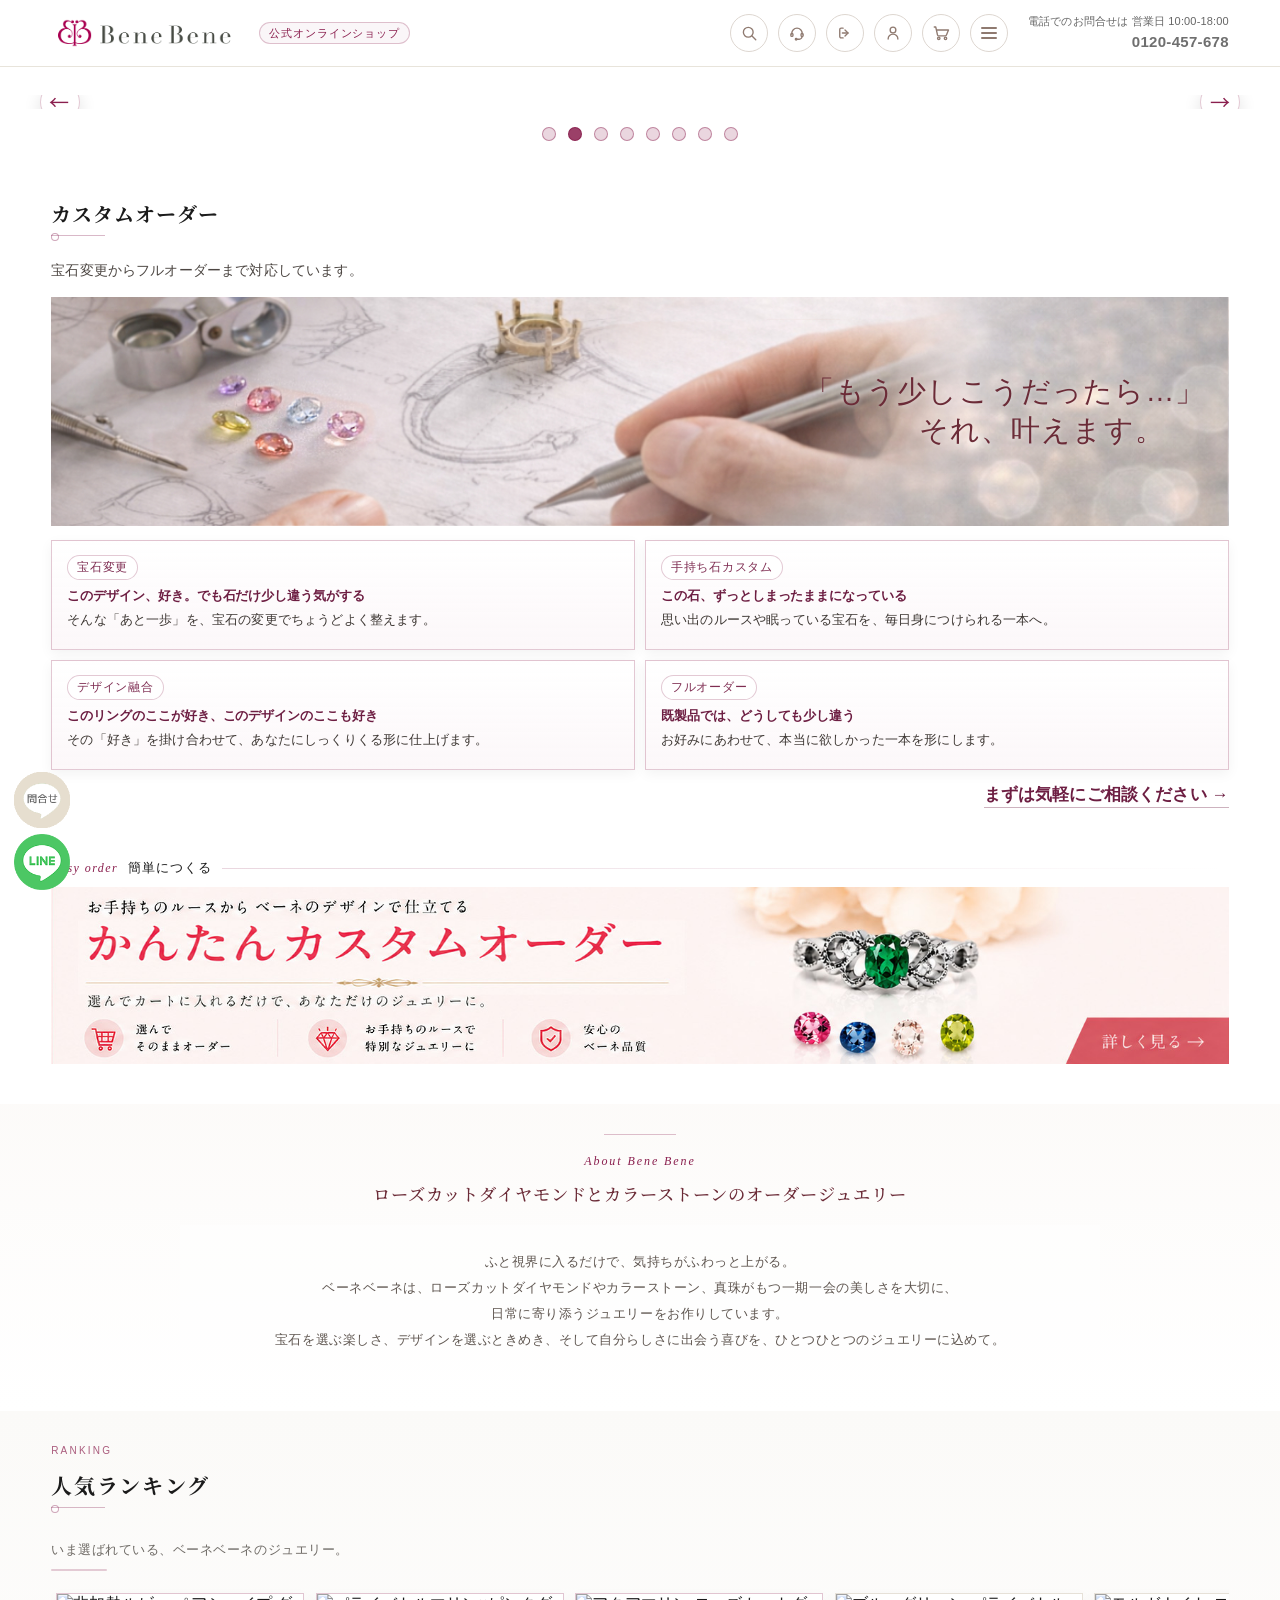
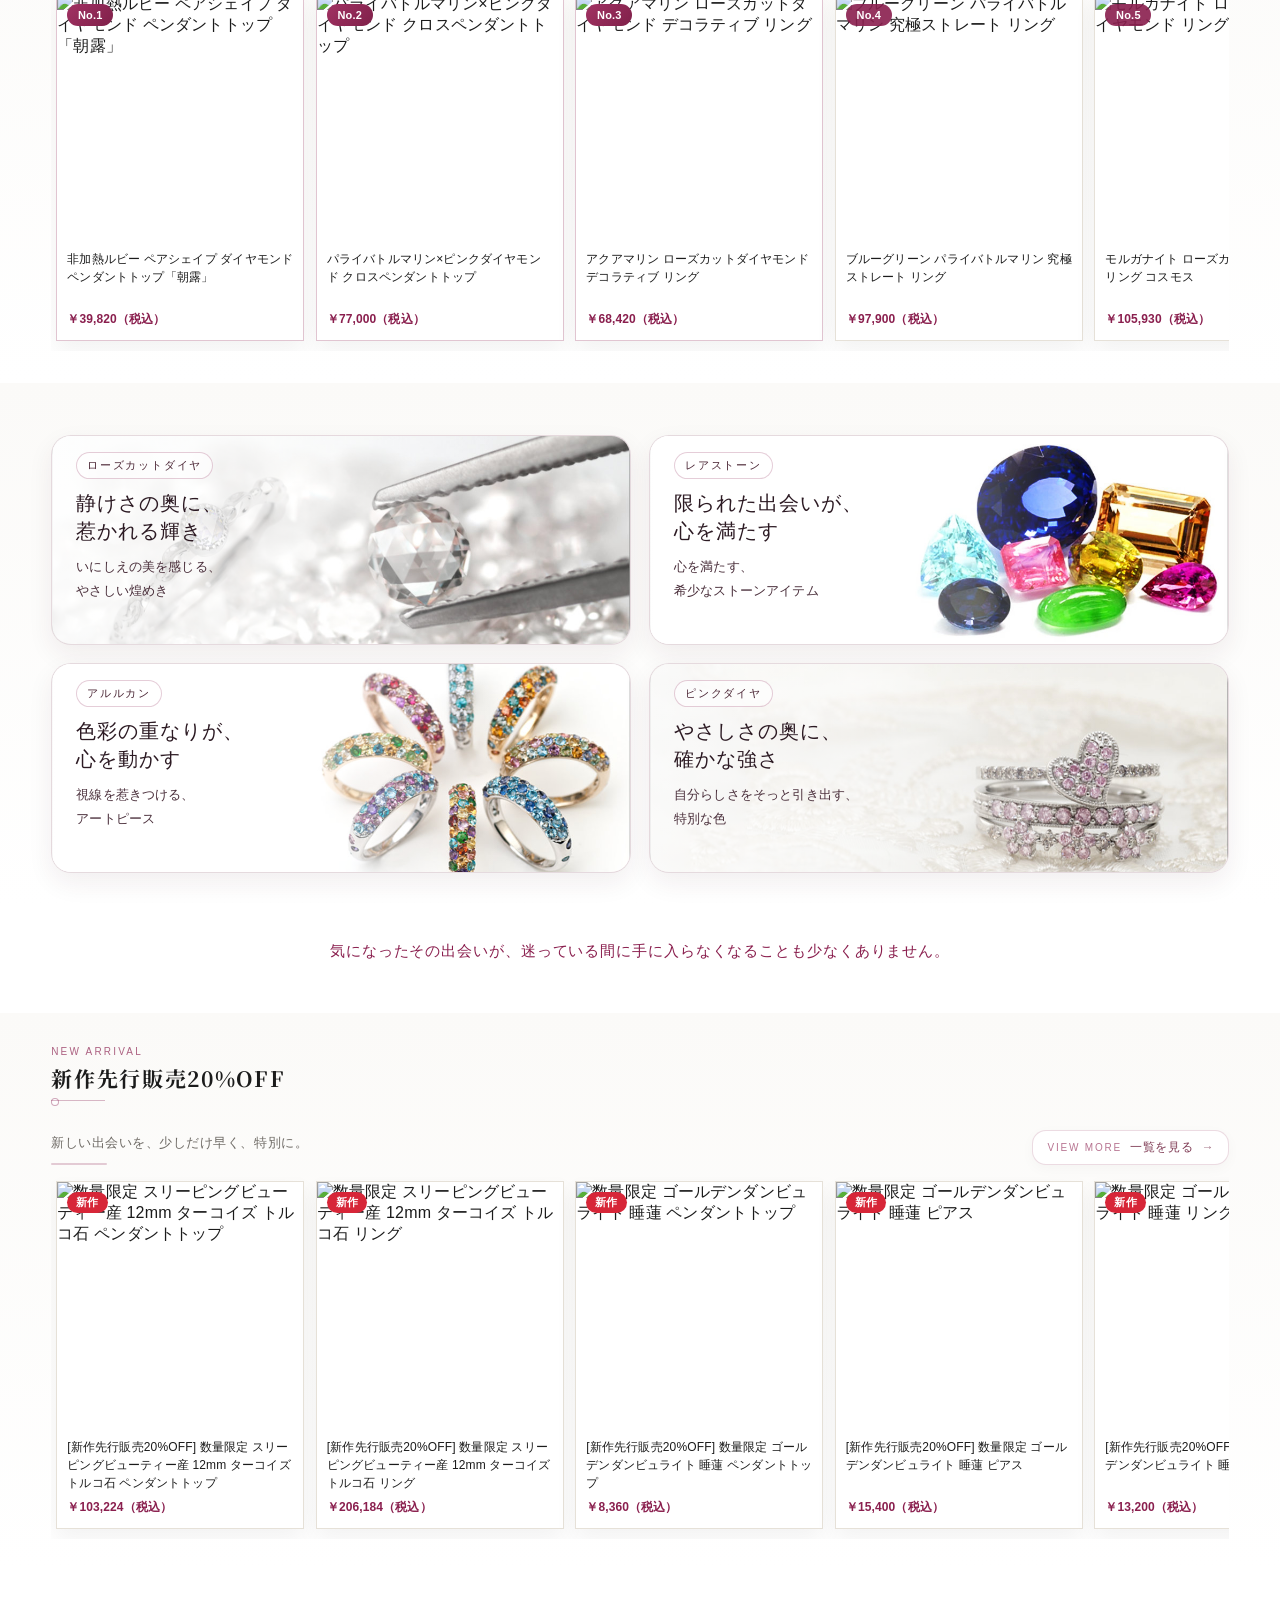
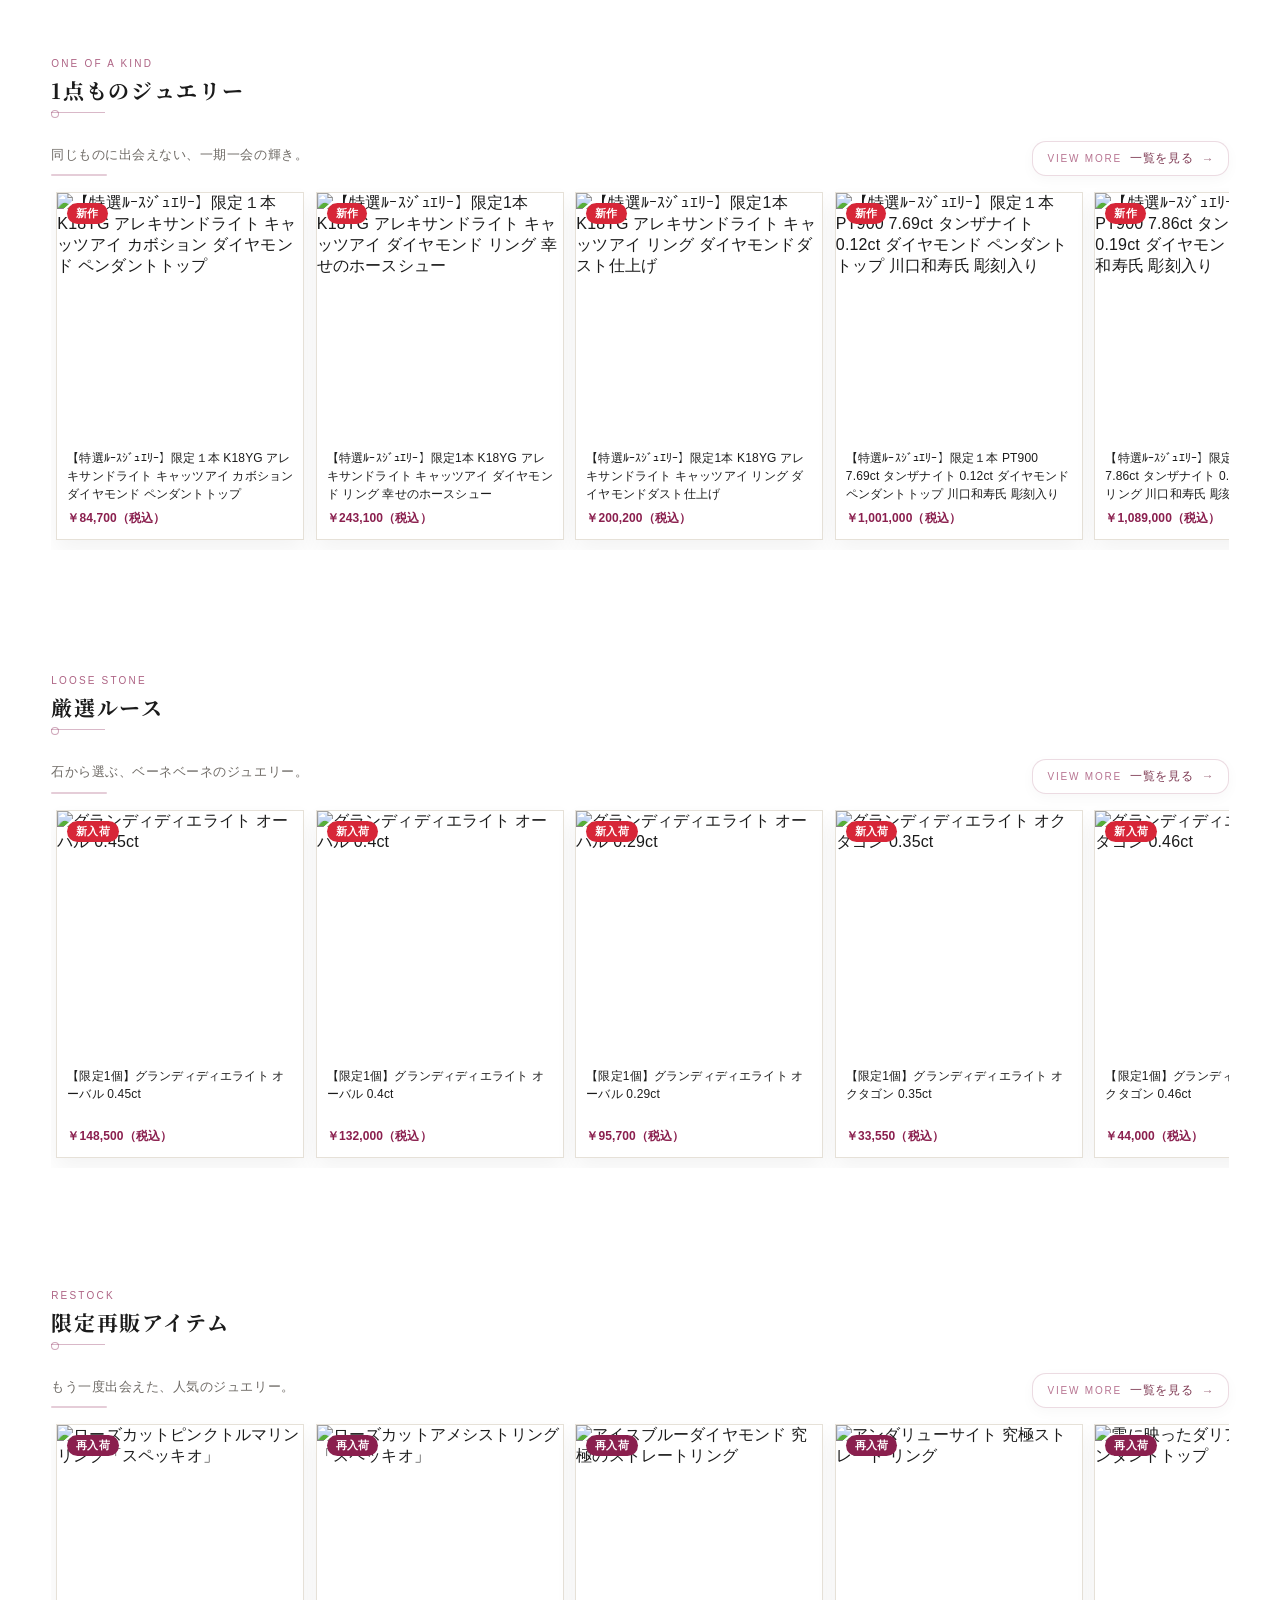
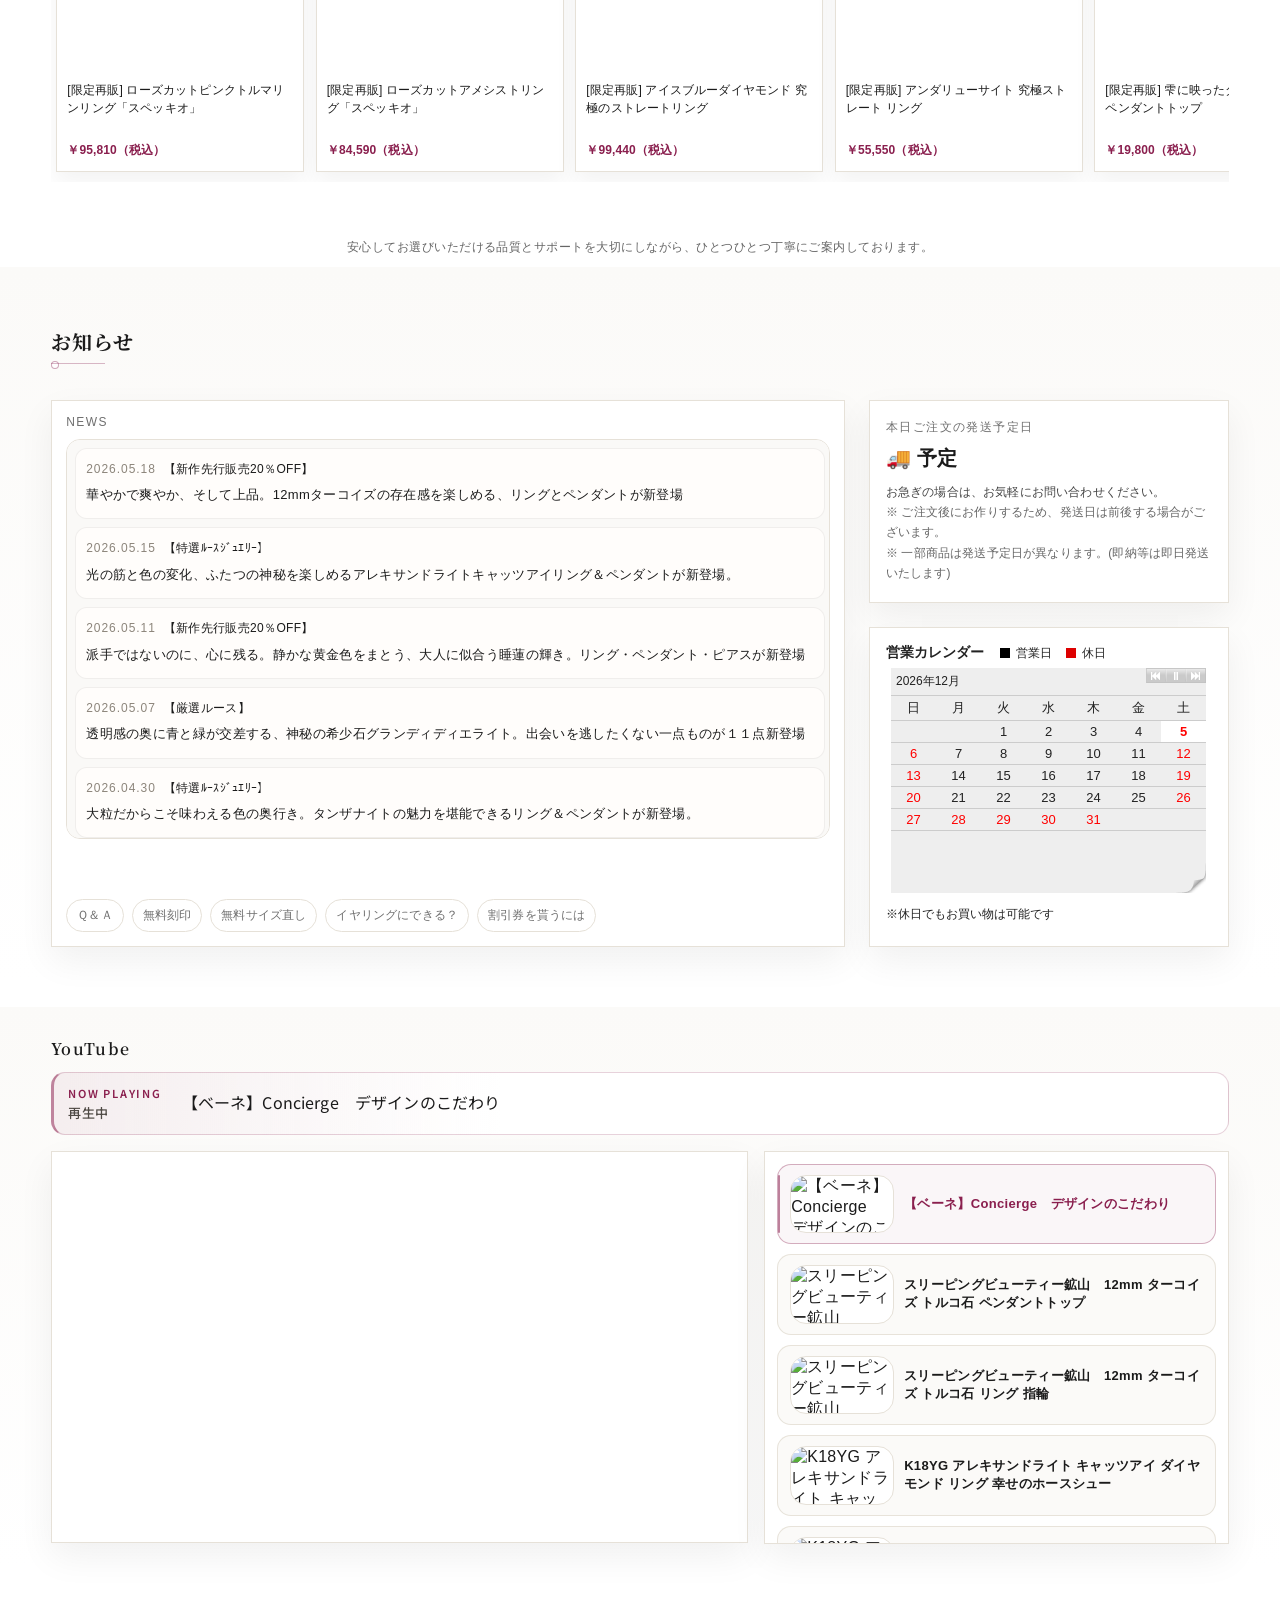
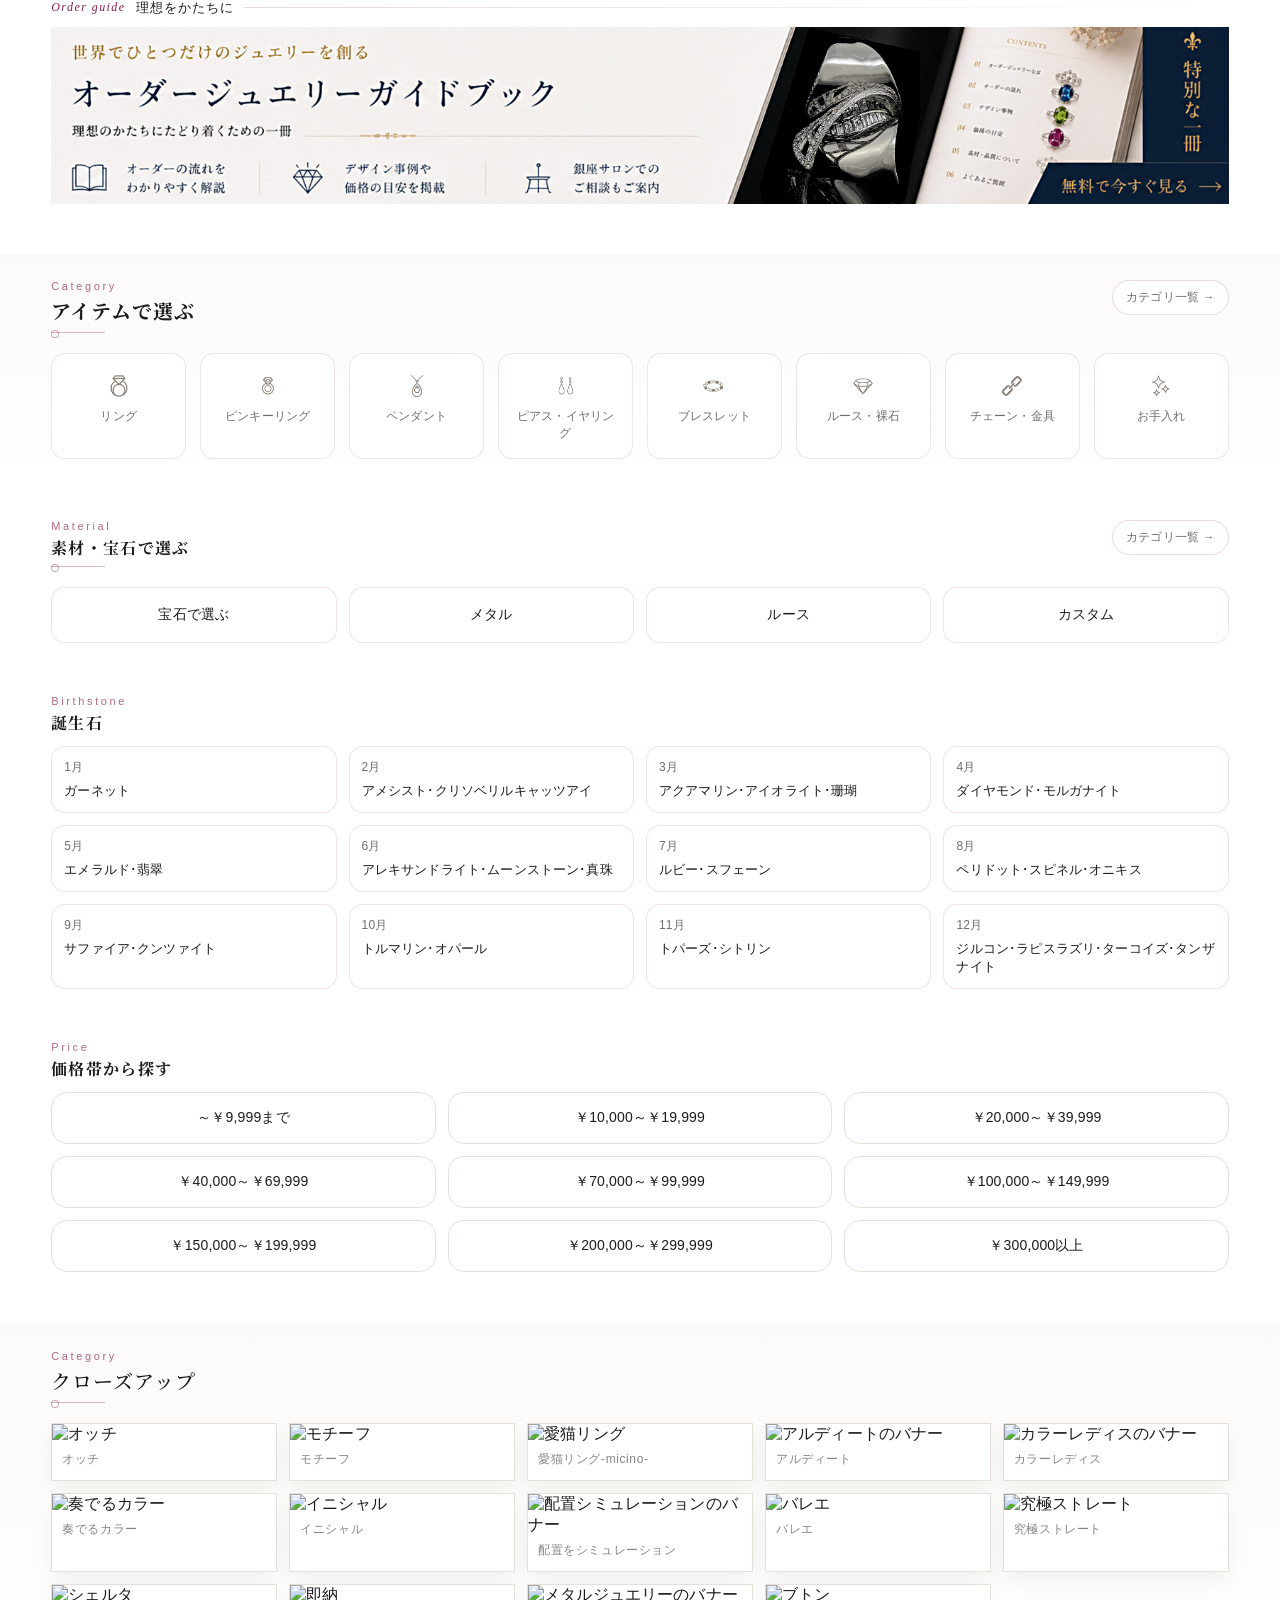
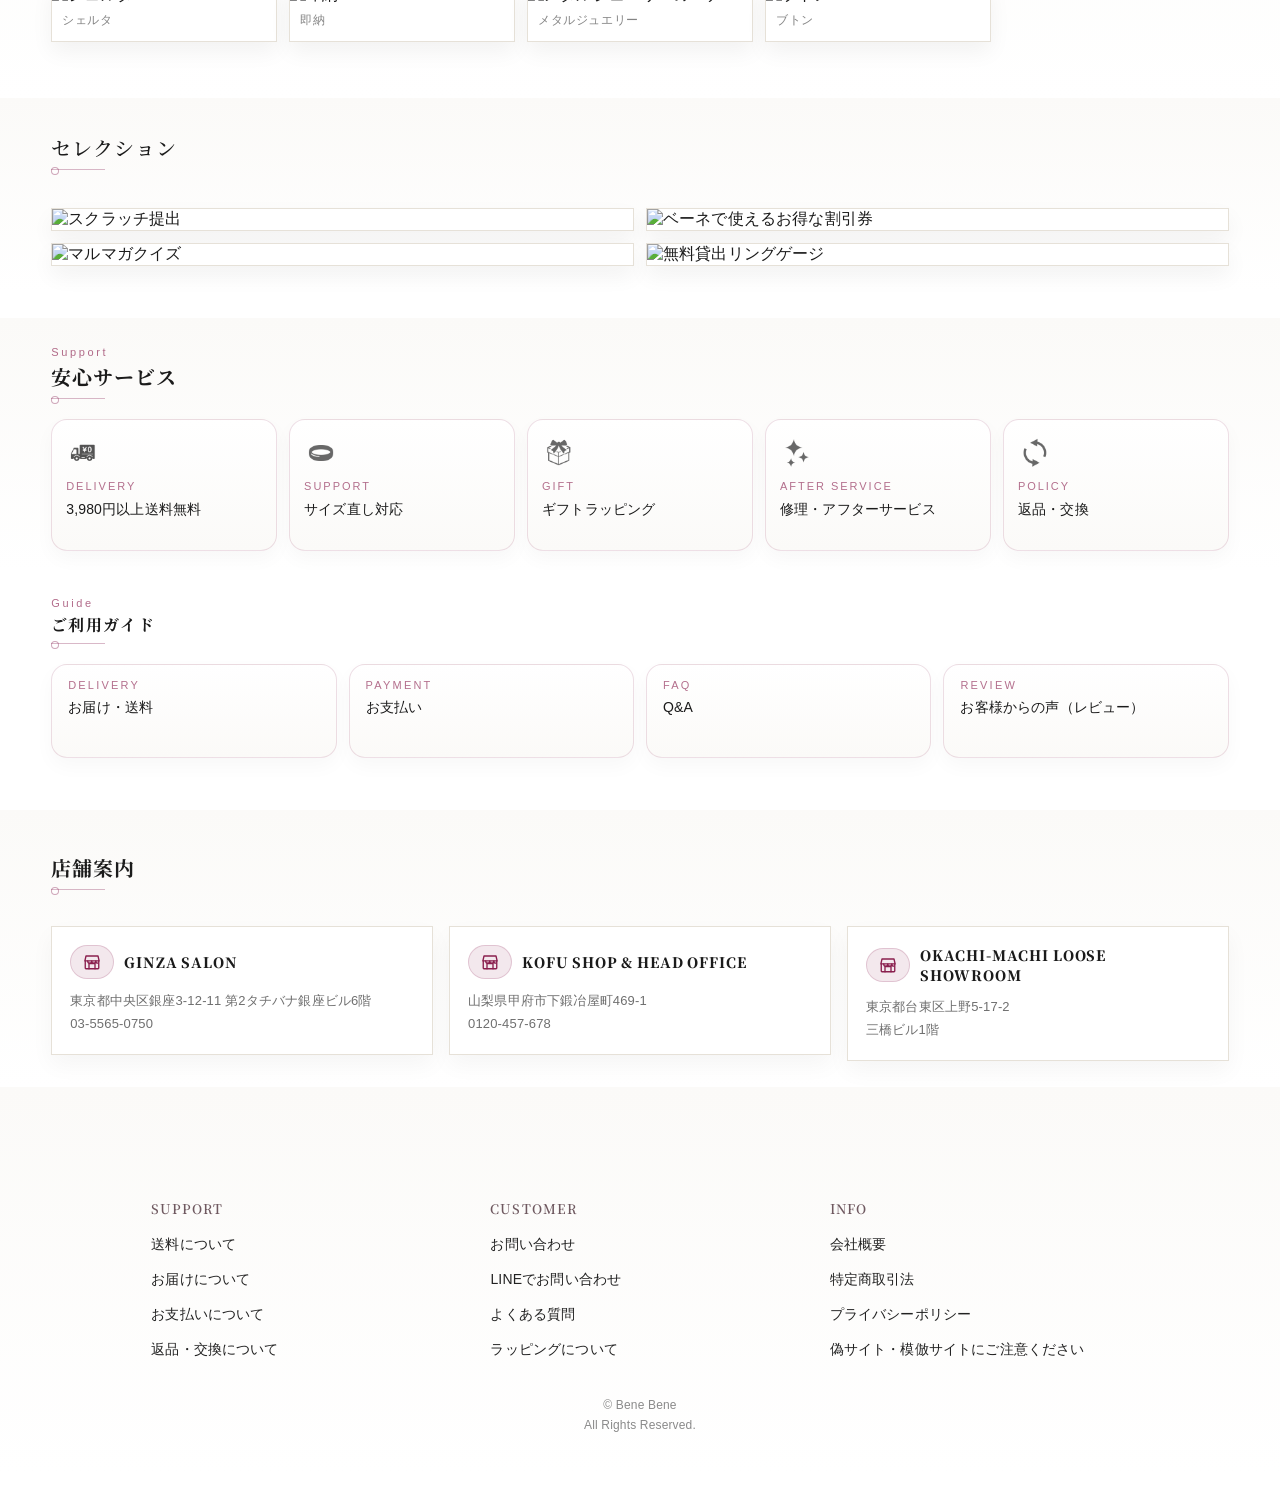
==== h-top-main/index.html @ 86f272a6 "Add files via upload" ====
<!DOCTYPE html>

<html lang="ja">
<head>
<meta charset="utf-8"/>
<meta content="width=device-width,initial-scale=1" name="viewport"/>

<title>ローズカットダイヤモンドとカラーストーンのオーダージュエリー｜ジュエリー工房ベーネベーネ 公式オンラインショップ</title>
<meta name="description" content="ジュエリー工房ベーネベーネ公式オンラインショップ。ローズカットダイヤモンド、希少石、カラーストーンを使ったリング・ペンダント・ピアスをご紹介。新作ジュエリー、一点もの、厳選ルース、オーダージュエリーまでご相談いただけます。"/>
<link rel="canonical" href="https://shop.bene-bene.com/"/>
<link href="https://www.rakuten.ne.jp/gold/bene/date.css" rel="stylesheet"/>
<meta name="Keywords" content="ベーネベーネ,ベーネ,ベーネ本店,ベーネベーネ 本店,ベーネオフィシャルショップ,ベーネベーネ オフィシャルショップ,ダイヤモンド指輪,希少石ピアス,ジュエリーランキング,アンティーク指輪,ジュエリーリング,誕生石ペンダント,銀座サロンオーダー,オーダージュエリー,ローズカットジュエリー" />
<meta content="assets/slide1.png" property="og:image"/>
<meta content="strict-origin-when-cross-origin" name="referrer"/>
<meta content="strict-origin-when-cross-origin" http-equiv="Referrer-Policy"/>
<!-- Fonts: Noto Serif JP + Noto Sans JP -->
<link href="https://fonts.googleapis.com" rel="preconnect"/>
<link crossorigin="" href="https://fonts.gstatic.com" rel="preconnect"/>
<link href="https://fonts.googleapis.com/css2?family=Noto+Sans+JP:wght@300;400;500;600&amp;family=Noto+Serif+JP:wght@400;500;600&amp;display=swap" rel="stylesheet"/>
<link href="styles.css" rel="stylesheet"/>
<script>
/* ========================================
   表示設定
   ・NEWS / YouTube のSP表示行数を制御
   ・UI調整用のグローバル設定値
======================================== */
/* Display config (edit numbers as needed) */
window.BENE_UI = {
  // Mobile visible "rows" (can be 3 / 4 / 5 or 4.5 etc.)
  newsMobileRows: 4.5,
  youtubeMobileRows: 3.5
  // PICK UP is horizontal; "rows" doesn't apply. (controls are per-click = 1 item, swipe/drag supported)
};
</script>
<!-- Global site tag (gtag.js) - Google Analytics -->



<!-- gtag.js を1回だけ読み込み -->
<script async src="https://www.googletagmanager.com/gtag/js?id=G-GGFW8D1JP3"></script>

<script>
  window.dataLayer = window.dataLayer || [];
  function gtag(){dataLayer.push(arguments);}

  gtag('js', new Date());

  // 複数のアカウントをここでまとめて初期化
  gtag('config', 'G-GGFW8D1JP3');
  gtag('config', 'AW-785442588');
  gtag('config', 'AW-967234388');
</script>


<!-- favicon -->
<link rel="icon" type="image/png" sizes="32x32" href="./assets/favicon-32x32.png">
<link rel="apple-touch-icon" sizes="180x180" href="./assets/apple-touch-icon.png">

</head>
<body>
<header class="header" id="top">
<div class="wrap headerRow">
<a aria-label="トップへ" class="logo" href="#top">
<img alt="Bene Bene" class="logoImg" src="assets/m_g_bene_logo.png"/>
<span class="pcShopLabel" aria-label="現在の店舗">公式オンラインショップ</span>
</a>
<div aria-label="検索" class="searchWrap" role="search">
<input aria-label="検索" id="q" placeholder="キーワード検索（例：パライバ / ピンクダイヤ / ローズカット）" type="search"/>
</div>
<div aria-label="ヘッダー右側" class="headerActions">
<div aria-label="クイック" class="headerQuick">
<button aria-label="検索" class="icoBtn icoBtn--search" id="searchFocusBtn" title="検索" type="button">
<svg aria-hidden="true" fill="none" stroke="currentColor" stroke-linecap="round" stroke-linejoin="round" stroke-width="1.8" viewbox="0 0 24 24"><circle cx="11" cy="11" r="6.5"></circle><line x1="16" x2="21" y1="16" y2="21"></line></svg>
</button>
<a aria-label="お問い合わせ" class="icoBtn" href="https://shop.bene-bene.com/benebene/contact/" title="お問い合わせ">
<svg aria-hidden="true" fill="none" stroke="currentColor" stroke-linecap="round" stroke-linejoin="round" stroke-width="1.8" viewbox="0 0 24 24"><path d="M5 13.5v-1a7 7 0 0114 0v1"></path><rect height="4" rx="1.2" width="2.8" x="3.8" y="12.5"></rect><rect height="4" rx="1.2" width="2.8" x="17.4" y="12.5"></rect><path d="M18.8 16.5a3.8 3.8 0 01-3.8 3.8H12"></path><circle cx="10.8" cy="20.3" r="1"></circle></svg>
</a>
<a aria-label="ログイン" class="icoBtn icoBtn--member" href="https://shop.bene-bene.com/fs/rosecut/Login.html" title="ログイン">
<svg aria-hidden="true" fill="none" stroke="currentColor" stroke-linecap="round" stroke-linejoin="round" stroke-width="1.8" viewbox="0 0 24 24"><path d="M9.5 5.5H6.8A1.8 1.8 0 005 7.3v9.4a1.8 1.8 0 001.8 1.8h2.7"></path><path d="M12 8l4 4-4 4"></path><path d="M16 12H8.5"></path></svg>
</a>
<a aria-label="マイページ" class="icoBtn icoBtn--member" href="https://shop.bene-bene.com/fs/rosecut/MyPageTop.html" title="マイページ">
<svg aria-hidden="true" fill="none" stroke="currentColor" stroke-linecap="round" stroke-linejoin="round" stroke-width="1.8" viewbox="0 0 24 24"><circle cx="12" cy="8" r="3.8"></circle><path d="M5.5 20a6.5 6.5 0 0113 0"></path></svg>
</a>
<a aria-label="カート" class="icoBtn" href="https://shop.bene-bene.com/fs/rosecut/ShoppingCart.html" title="カート">
<svg aria-hidden="true" fill="none" stroke="currentColor" stroke-linecap="round" stroke-linejoin="round" stroke-width="1.8" viewbox="0 0 24 24"><circle cx="9" cy="19" r="1.6"></circle><circle cx="18" cy="19" r="1.6"></circle><path d="M3 4h2l2.3 10.4a1.8 1.8 0 001.8 1.4h8.5a1.8 1.8 0 001.8-1.5L22 8H6.3"></path></svg>
</a>

<button aria-controls="gnav" aria-expanded="false" aria-label="メニュー" class="hamburger" id="menuBtn" type="button"><span aria-hidden="true" class="hamburgerBars"></span></button></div>
<div aria-label="電話案内" class="headerPhone">
<div class="phoneMeta">電話でのお問合せは <span class="hours">営業日 10:00-18:00</span></div>
<div class="phonePlain">0120-457-678</div>
</div>
</div>
</div>
</header>
<section aria-label="重要なお知らせ" class="siteNotice js-periodNotice">
<div class="wrap">
        <details class="noticeAccordion">
          <summary class="noticeAccordion__summary">
            <span class="noticeAccordion__heading">
              <span class="noticeAccordion__label">GW information</span>
              <span class="noticeAccordion__title">ゴールデンウィークの長期休暇のお知らせ</span>
            </span>
            <span aria-hidden="true" class="noticeAccordion__icon"></span>
          </summary>
<div class="noticeAccordion__body">
<p>
この度はベーネベーネをご利用いただき、誠にありがとうございます。<br/>
誠に勝手ながら、下記期間をGWの長期休暇とさせていただきます。
</p>
<p class="noticeAccordion__term">
【休暇期間】<br/>
<strong>5月2日（土）〜 5月6日（水）</strong>
</p>
<p>
上記期間中のお買い物は可能でございますが、
お問い合わせ等へのご返答や即日発送商品の発送ができません。
</p>
<p>
ご注文確認のご連絡やご返答につきましては、
<strong>2026年5月7日（木）より順次ご連絡</strong>となります。
</p>
<p>
お客様にはご不便をおかけいたしますが、
何卒ご理解いただきますようお願い申し上げます。
</p>
</div>
</details>
</div>
</section>

<main id="top">
<!-- ========================================
  HERO SECTION
  ・トップメインビジュアル
  ・PC: 横スライド
  ・SP: スワイプ操作
======================================== -->
<section class="hero">
<div class="wrap">
<div aria-label="メインビジュアル" class="heroRail" role="region">
<div class="heroTrack">


<a class="heroCard" href="https://shop.bene-bene.com/new_item.html">
<picture>
<source media="(min-width: 980px)" srcset="https://image.rakuten.co.jp/bene/cabinet/tao/gold/topcontent/b_260518_newitem.jpg"/>
<img alt="新作ジュエリー" loading="lazy" src="https://image.rakuten.co.jp/bene/cabinet/tao/gold/topcontent/sb_260518newitem.jpg"/>
</picture>
</a>

<a class="heroCard" href="https://shop.bene-bene.com/fs/rosecut/c/specialjewelry">
<picture>
<source media="(min-width: 980px)" srcset="https://image.rakuten.co.jp/bene/cabinet/tao/gold/topcontent/b_toku_260515_980.jpg"/>
<img alt="特選ジュエリー" loading="lazy" src="https://image.rakuten.co.jp/bene/cabinet/tao/gold/topcontent/sb_260515tokusen.jpg"/>
</picture>
</a>

<a class="heroCard" href="https://shop.bene-bene.com/new_item.html">
<picture>
<source media="(min-width: 980px)" srcset="https://image.rakuten.co.jp/bene/cabinet/tao/gold/topcontent/b_260511_newitem.jpg"/>
<img alt="新作ジュエリー" fetchpriority="high" loading="eager" src="https://image.rakuten.co.jp/bene/cabinet/tao/gold/topcontent/sb_260511newitem.jpg"/>
</picture>
</a>

<a class="heroCard" href="https://shop.bene-bene.com/loose/">
<picture>
<source media="(min-width: 980px)" srcset="https://image.rakuten.co.jp/bene/cabinet/tao/gold/topcontent/b_260507loose_980.jpg"/>
<img alt="厳選ルースジュエリー" loading="lazy" src="https://image.rakuten.co.jp/bene/cabinet/tao/gold/topcontent/sb_260507loose.jpg"/>
</picture>
</a>

<a class="heroCard" href="https://shop.bene-bene.com/fs/rosecut/c/l_marche">
<picture>
<source media="(min-width: 980px)" srcset="https://image.rakuten.co.jp/bene/cabinet/tao/gold/topcontent/b_marche_260430.jpg"/>
<img alt="限定マルシェ" loading="lazy" src="https://image.rakuten.co.jp/bene/cabinet/tao/gold/topcontent/sb_260430marche.jpg"/>
</picture>
</a>

<a class="heroCard" href="https://shop.bene-bene.com/fs/rosecut/c/resale">
<picture>
<source media="(min-width: 980px)" srcset="https://image.rakuten.co.jp/bene/cabinet/tao/gold/topcontent/b_gentei_260428.jpg"/>
<img alt="限定再販ジュエリー" loading="lazy" src="https://image.rakuten.co.jp/bene/cabinet/tao/gold/topcontent/sb_260428resale.jpg"/>
</picture>
</a>


<a class="heroCard" href="https://shop.bene-bene.com/fs/rosecut/c/sokunou#plist">
<picture>
<source media="(min-width: 980px)" srcset="https://shop.bene-bene.com/bene_img/b_250520_sokuh.jpg"/>
<img alt="即納ジュエリー" loading="lazy" src="https://shop.bene-bene.com/bene_img/sb_250520sokuh.jpg"/>
</picture>
</a>
<a class="heroCard" href="https://shop.bene-bene.com/fs/rosecut/c/0000001433">
<picture>
<source media="(min-width: 980px)" srcset="https://image.rakuten.co.jp/bene/cabinet/tao/gold/topcontent/b_arlequin4.jpg"/>
<img alt="アルルカンジュエリー" loading="lazy" src="https://image.rakuten.co.jp/bene/cabinet/tao/gold/topcontent/sb_arleruin.jpg"/>
</picture>
</a>

</div>
<button aria-label="ヒーローを左へ" class="heroNav heroNavPrev hero-arrow" type="button">←</button>
<button aria-label="ヒーローを右へ" class="heroNav heroNavNext hero-arrow" type="button">→</button>
</div>
<p class="heroScrollHint" aria-hidden="true">← swipe →</p>
<div aria-label="ヒーロースライド位置" class="heroDots" role="tablist"></div>
</div>
</section>
<section class="campaignBannerSection js-campaignBanner" aria-label="イベントキャンペーン">
<div class="wrap">
<div class="bannerSectionHead">
<span class="bannerSectionHead__label">Campaign</span>
<span class="bannerSectionHead__title">開催中のイベント</span>
</div>
<a class="campaignBannerSection__link" href="https://shop.bene-bene.com/p-up/">
<img src="https://image.rakuten.co.jp/bene/cabinet/lp/sp1080-260509.jpg" alt="イベントキャンペーン" loading="lazy"/>
</a>
</div>
</section>

<section class="customHero" aria-label="カスタムオーダーヒーロー">
<div class="wrap">
<header class="customOrderHead">
<h2 class="h2 sectionTitle">カスタムオーダー</h2>
<p class="customOrderDesc">宝石変更からフルオーダーまで対応しています。</p>
</header>
<div class="customHeroMedia">
<img alt="カスタムオーダー制作風景" loading="lazy" src="assets/custom_banner_top.jpg"/>
<p class="customHeroMessage"><span class="customHeroNoWrap">「もう少しこうだったら…」</span><br>それ、叶えます。</p>
</div>
</div>
</section>

<!-- ========================================
  CUSTOM ORDER SECTION
  ・カスタムオーダー訴求ブロック（ヒーロー直下）
  ・PC: 2x2カード / SP: 縦積み
======================================== -->
<section class="section customOrderSection" data-reveal="" id="custom-order">
<div class="wrap">
<div aria-label="カスタムオーダーの種類" class="customOrderGrid" role="list">
<a class="customOrderCard" href="https://shop.bene-bene.com/sp_custom.html" role="listitem">
<span class="customOrderCardLabel">宝石変更</span>
<span class="customOrderCardTitle">このデザイン、好き。でも石だけ少し違う気がする</span>
<span class="customOrderCardText">そんな「あと一歩」を、宝石の変更でちょうどよく整えます。</span>
</a>
<a class="customOrderCard" href="https://shop.bene-bene.com/sp_custom.html" role="listitem">
<span class="customOrderCardLabel">手持ち石カスタム</span>
<span class="customOrderCardTitle">この石、ずっとしまったままになっている</span>
<span class="customOrderCardText">思い出のルースや眠っている宝石を、毎日身につけられる一本へ。</span>
</a>
<a class="customOrderCard" href="https://shop.bene-bene.com/sp_custom.html" role="listitem">
<span class="customOrderCardLabel">デザイン融合</span>
<span class="customOrderCardTitle">このリングのここが好き、このデザインのここも好き</span>
<span class="customOrderCardText">その「好き」を掛け合わせて、あなたにしっくりくる形に仕上げます。</span>
</a>
<a class="customOrderCard" href="https://shop.bene-bene.com/sp_custom.html" role="listitem">
<span class="customOrderCardLabel">フルオーダー</span>
<span class="customOrderCardTitle">既製品では、どうしても少し違う</span>
<span class="customOrderCardText">お好みにあわせて、本当に欲しかった一本を形にします。</span>
</a>
</div>
<div class="customOrderCtaWrap">
<a class="customOrderCta" href="https://shop.bene-bene.com/sp_custom.html">まずは気軽にご相談ください →</a>
</div>
</div>
</section>

<section class="topBannerBlock topBannerBlock--easyCustom" aria-label="かんたんカスタムオーダー">
<div class="wrap">
<div class="bannerSectionHead bannerSectionHead--subtle">
<span class="bannerSectionHead__label">Easy order</span>
<span class="bannerSectionHead__title">簡単につくる</span>
</div>
<a class="topBannerBlock__link" href="https://shop.bene-bene.com/fs/rosecut/c/easy_custom">
<img alt="お手持ちのルースからベーネのデザインで仕立てる かんたんカスタムオーダー" loading="lazy" src="assets/easy_custom.jpg"/>
</a>
</div>
</section>

<section class="topAboutSection" aria-labelledby="top-about-title">
<div class="wrap">
<p class="topAboutSection__label">About Bene Bene</p>
<h1 class="topAboutSection__title" id="top-about-title">ローズカットダイヤモンドとカラーストーンのオーダージュエリー</h1>
<div class="topAboutSection__body">
<p>ふと視界に入るだけで、気持ちがふわっと上がる。<br class="pcOnly">ベーネベーネは、ローズカットダイヤモンドやカラーストーン、真珠がもつ一期一会の美しさを大切に、<br class="pcOnly">日常に寄り添うジュエリーをお作りしています。<br class="pcOnly">宝石を選ぶ楽しさ、デザインを選ぶときめき、そして自分らしさに出会う喜びを、ひとつひとつのジュエリーに込めて。</p>
</div>
</div>
</section>

<!-- ========================================
  RANKING SECTION
  ・人気商品の横スクロール一覧
  ・ランキング導線で回遊を強化
======================================== -->
<section class="section sectionGradient rankingSection productTitleClampSection" data-reveal="" id="ranking">
<div class="wrap">
<div class="headRow rankingHead">
<div class="sectionHeading">
<p class="sectionLabel rankingLabel">RANKING</p>
<h2 class="h2 sectionTitle">人気ランキング</h2>
<p class="sectionLead sectionLead--shelf">いま選ばれている、ベーネベーネのジュエリー。</p>
</div>
<!--
<a class="more sectionMore viewMoreLink" href="https://shop.bene-bene.com/fs/rosecut/GoodsSearchList.html?_e_k=Ａ&amp;keyword=人気"><span class="viewMoreLink__label">View more</span><span class="viewMoreLink__text">一覧を見る</span><span aria-hidden="true" class="viewMoreLink__arrow">→</span></a>
-->
</div>
<div class="rankingCarousel">
<div aria-label="人気ジュエリーランキング" class="rankingRow horizontalScroll" role="list">
<a class="productCard rankingCard" href="https://shop.bene-bene.com/fs/rosecut/tp-596-rub-d-bb" role="listitem">
<span class="rankingNo">No.1</span>
<img alt="非加熱ルビー ペアシェイプ ダイヤモンド ペンダントトップ「朝露」" loading="lazy" src="https://www.rakuten.ne.jp/gold/bene/r-cabinet/item/tp-596-rub-d-bb-01.jpg"/>
<p><span class="productCardTitle">非加熱ルビー ペアシェイプ ダイヤモンド ペンダントトップ「朝露」</span><span class="yen">￥39,820（税込）</span></p>
</a>
<a class="productCard rankingCard" href="https://shop.bene-bene.com/fs/rosecut/tp-1683-pb-pd-bb" role="listitem">
<span class="rankingNo">No.2</span>
<img alt="パライバトルマリン×ピンクダイヤモンド クロスペンダントトップ" loading="lazy" src="https://image.rakuten.co.jp/bene/cabinet/tao/item9/tp-1683-pb-pd-c1.jpg"/>
<p><span class="productCardTitle">パライバトルマリン×ピンクダイヤモンド クロスペンダントトップ</span><span class="yen">￥77,000（税込）</span></p>
</a>
<a class="productCard rankingCard" href="https://shop.bene-bene.com/fs/rosecut/tr-2807-aq-rsd" role="listitem">
<span class="rankingNo">No.3</span>
<img alt="アクアマリン ローズカットダイヤモンド デコラティブ リング" loading="lazy" src="https://image.rakuten.co.jp/bene/cabinet/tao/item19/tr-2807-aq-rsd-01.jpg"/>
<p><span class="productCardTitle">アクアマリン ローズカットダイヤモンド デコラティブ リング</span><span class="yen">￥68,420（税込）</span></p>
</a>
<a class="productCard rankingCard" href="https://shop.bene-bene.com/fs/rosecut/tr-484-parg" role="listitem">
<span class="rankingNo">No.4</span>
<img alt="ブルーグリーン パライバトルマリン 究極ストレート リング" loading="lazy" src="https://image.rakuten.co.jp/bene/cabinet/tao/item19/tr-484-parg-01.jpg"/>
<p><span class="productCardTitle">ブルーグリーン パライバトルマリン 究極ストレート リング</span><span class="yen">￥97,900（税込）</span></p>
</a>
<a class="productCard rankingCard" href="https://shop.bene-bene.com/fs/rosecut/tr-1380-mgn-rsd" role="listitem">
<span class="rankingNo">No.5</span>
<img alt="モルガナイト ローズカットダイヤモンド リング コスモス" loading="lazy" src="https://image.rakuten.co.jp/bene/cabinet/tao/item18/tr-1380-mgn-rsd-01.jpg"/>
<p><span class="productCardTitle">モルガナイト ローズカットダイヤモンド リング コスモス</span><span class="yen">￥105,930（税込）</span></p>
</a>
<a class="productCard rankingCard" href="https://shop.bene-bene.com/fs/rosecut/tp-1205-per-d-bb" role="listitem">
<span class="rankingNo">No.6</span>
<img alt="９タイプから選ぶカラーストン×ダイヤモンドペンダントトップ「ジーリョ」" loading="lazy" src="https://image.rakuten.co.jp/bene/cabinet/tao/item3/tr-1650-per-d-bb-c1.jpg"/>
<p><span class="productCardTitle">９タイプから選ぶカラーストン×ダイヤモンドペンダントトップ「ジーリョ」</span><span class="yen">￥33,880（税込）</span></p>
</a>
<a class="productCard rankingCard" href="https://shop.bene-bene.com/fs/rosecut/tr-1462-toku-c" role="listitem">
<span class="rankingNo">No.7</span>
<img alt="サンストーン ローズカットダイヤモンド リング ヴィクトリア" loading="lazy" src="https://image.rakuten.co.jp/bene/cabinet/tao/item13/tr-1462-toku-c-01.jpg"/>
<p><span class="productCardTitle">サンストーン ローズカットダイヤモンド リング ヴィクトリア</span><span class="yen">￥90,090（税込）</span></p>
</a>
<a class="productCard rankingCard" href="https://shop.bene-bene.com/fs/rosecut/a_tr-486-am-psf-bb" role="listitem">
<span class="rankingNo">No.8</span>
<img alt="アメシスト×ピンクサファイア「花の色のハーモニー」 リング" loading="lazy" src="https://image.rakuten.co.jp/bene/cabinet/tao/item/ring/tr-486-am-psf-bb-s1.jpg"/>
<p><span class="productCardTitle">アメシスト×ピンクサファイア「花の色のハーモニー」 リング</span><span class="yen">￥100,210（税込）</span></p>
</a>
<a class="productCard rankingCard" href="https://shop.bene-bene.com/fs/rosecut/tp-1423-qzt-bb" role="listitem">
<span class="rankingNo">No.9</span>
<img alt="6mm AAA クンツァイトペンダントトップ「リリー」" loading="lazy" src="https://image.rakuten.co.jp/bene/cabinet/tao/item2/tp-1423-qzt-bb-01.jpg"/>
<p><span class="productCardTitle">6mm AAA クンツァイトペンダントトップ「リリー」</span><span class="yen">￥49,060（税込）</span></p>
</a>
<a class="productCard rankingCard" href="https://shop.bene-bene.com/fs/rosecut/te-342-bsf-bb" role="listitem">
<span class="rankingNo">No.10</span>
<img alt="ハンマーテクスチャースタッド一粒シングルピアス「オッチ」" loading="lazy" src="https://www.rakuten.ne.jp/gold/bene/r-cabinet/item/te-342-bsf-bb-c1.jpg"/>
<p><span class="productCardTitle">ハンマーテクスチャースタッド一粒シングルピアス「オッチ」</span><span class="yen">￥11,000（税込）</span></p>
</a>
</div>
</div>
</div>
</section>
<section class="section sectionGradient featureShowcaseSection" data-reveal="">
<div class="wrap">
<div class="featureShowcaseGrid">
<a class="featureShowcaseCard" href="https://shop.bene-bene.com/fs/rosecut/c/0000001136">
<img alt="ローズカットの輝きが映える限定ジュエリー" class="featureShowcaseImage" loading="lazy" src="assets/b_rosecut.jpg"/>
<span class="featureShowcaseContent">
<span class="featureShowcaseLabel">ローズカットダイヤ</span>
<strong class="featureShowcaseTitle">静けさの奥に、<br>惹かれる輝き</strong>
<span class="featureShowcaseText">いにしえの美を感じる、<br>やさしい煌めき<br></span>
</span>
</a>
<a class="featureShowcaseCard" href="https://shop.bene-bene.com/fs/rosecut/c/gr619">
<img alt="希少石をあしらったレアアイテムコレクション" class="featureShowcaseImage" loading="lazy" src="assets/b_rareitem.jpg"/>
<span class="featureShowcaseContent">
<span class="featureShowcaseLabel">レアストーン</span>
<strong class="featureShowcaseTitle">限られた出会いが、<br>心を満たす</strong>
<span class="featureShowcaseText">心を満たす、<br>希少なストーンアイテム<br></span>
</span>
</a>
<a class="featureShowcaseCard" href="https://shop.bene-bene.com/fs/rosecut/c/0000001433">
<img alt="旅するジュエリーアルルカン" class="featureShowcaseImage" loading="lazy" src="assets/b_arlquin.jpg"/>
<span class="featureShowcaseContent">
<span class="featureShowcaseLabel">アルルカン</span>
<strong class="featureShowcaseTitle">色彩の重なりが、<br>心を動かす</strong>
<span class="featureShowcaseText">視線を惹きつける、<br>アートピース</span>
</span>
</a>
<a class="featureShowcaseCard" href="https://shop.bene-bene.com/fs/rosecut/c/pinkdiamond">
<img alt="ピンクダイヤが主役の華やかなジュエリー" class="featureShowcaseImage" loading="lazy" src="assets/b_pinkd.jpg"/>
<span class="featureShowcaseContent">
<span class="featureShowcaseLabel">ピンクダイヤ</span>
<strong class="featureShowcaseTitle">やさしさの奥に、<br>確かな強さ</strong>
<span class="featureShowcaseText">自分らしさをそっと引き出す、<br>特別な色</span>
</span>
</a>
</div>
</div>
</section>

<div class="cvMessage">気になったその出会いが、迷っている間に手に入らなくなることも少なくありません。</div>

<section class="section sectionGradient productTitleClampSection" data-reveal="" id="pickup2">
<div class="wrap">
<div class="headRow">
<div class="sectionHeading">
<p class="sectionLabel">NEW ARRIVAL</p>
<h2 class="h2 sectionTitle">新作先行販売20%OFF</h2>
<p class="sectionLead sectionLead--shelf sectionLead--soft">新しい出会いを、少しだけ早く、特別に。</p>
</div>
<a class="more sectionMore viewMoreLink" href="https://shop.bene-bene.com/new_item.html"><span class="viewMoreLink__label">View more</span><span class="viewMoreLink__text">一覧を見る</span><span aria-hidden="true" class="viewMoreLink__arrow">→</span></a>
</div>
<div class="carousel">
<button aria-label="前へ" class="carBtn prev" type="button"><svg aria-hidden="true" viewbox="0 0 24 24"><path d="M15 18l-6-6 6-6"></path></svg></button>

   <div aria-label="商品一覧" class="rowScroll horizontalScroll">
   
   
   
   
<a class="productCard rankCard" href="https://shop.bene-bene.com/fs/rosecut/tp-432-trc"><span class="rankNo isNew">新作</span><img alt="数量限定 スリーピングビューティー産 12mm ターコイズ トルコ石 ペンダントトップ" loading="lazy" src="https://image.rakuten.co.jp/bene/cabinet/tao/item20/tp-432-trc-01.jpg"/><p><span class="productCardTitle">[新作先行販売20%OFF] 数量限定 スリーピングビューティー産 12mm ターコイズ トルコ石 ペンダントトップ</span><span class="yen">￥103,224（税込）</span></p></a>

<a class="productCard rankCard" href="https://shop.bene-bene.com/fs/rosecut/tr-725-trc"><span class="rankNo isNew">新作</span><img alt="数量限定 スリーピングビューティー産 12mm ターコイズ トルコ石 リング" loading="lazy" src="https://image.rakuten.co.jp/bene/cabinet/tao/item20/tr-725-trc-01.jpg"/><p><span class="productCardTitle">[新作先行販売20%OFF] 数量限定 スリーピングビューティー産 12mm ターコイズ トルコ石 リング</span><span class="yen">￥206,184（税込）</span></p></a>




  <a class="productCard rankCard" href="https://shop.bene-bene.com/fs/rosecut/gsr-49-gdbl">
    <span class="rankNo isNew">新作</span>
    <img alt="数量限定 ゴールデンダンビュライト 睡蓮 ペンダントトップ" loading="lazy" src="https://image.rakuten.co.jp/bene/cabinet/tao/item20/gsr-49-gdbl-01.jpg"/>
    <p><span class="productCardTitle">[新作先行販売20%OFF] 数量限定 ゴールデンダンビュライト 睡蓮 ペンダントトップ</span><span class="yen">￥8,360（税込）</span></p>
  </a>

  <a class="productCard rankCard" href="https://shop.bene-bene.com/fs/rosecut/gsr-48-gdbl">
    <span class="rankNo isNew">新作</span>
    <img alt="数量限定 ゴールデンダンビュライト 睡蓮 ピアス" loading="lazy" src="https://image.rakuten.co.jp/bene/cabinet/tao/item20/gsr-48-gdbl-01.jpg"/>
    <p><span class="productCardTitle">[新作先行販売20%OFF] 数量限定 ゴールデンダンビュライト 睡蓮 ピアス</span><span class="yen">￥15,400（税込）</span></p>
  </a>

  <a class="productCard rankCard" href="https://shop.bene-bene.com/fs/rosecut/tr-1337-gdbl">
    <span class="rankNo isNew">新作</span>
    <img alt="数量限定 ゴールデンダンビュライト 睡蓮 リング" loading="lazy" src="https://image.rakuten.co.jp/bene/cabinet/tao/item20/tr-1337-gdbl-01.jpg"/>
    <p><span class="productCardTitle">[新作先行販売20%OFF] 数量限定 ゴールデンダンビュライト 睡蓮 リング</span><span class="yen">￥13,200（税込）</span></p>
  </a>

  <a class="productCard rankCard" href="https://shop.bene-bene.com/fs/rosecut/tr-2829">
    <span class="rankNo isNew">新作</span>
    <img alt="選べるシェルカメオリング" loading="lazy" src="https://image.rakuten.co.jp/bene/cabinet/tao/item20/tr-2829-01.jpg"/>
    <p><span class="productCardTitle">[新作先行販売20%OFF] 選べるシェルカメオリング</span><span class="yen">￥12,584（税込）</span></p>
  </a>

  <a class="productCard rankCard" href="https://shop.bene-bene.com/fs/rosecut/tp-2198">
    <span class="rankNo isNew">新作</span>
    <img alt="選べるシェルカメオ ペンダントトップ" loading="lazy" src="https://image.rakuten.co.jp/bene/cabinet/tao/item20/tp-2198-01.jpg"/>
    <p><span class="productCardTitle">[新作先行販売20%OFF] 選べるシェルカメオ ペンダントトップ</span><span class="yen">￥7,392（税込）</span></p>
  </a>



  
  
  
</div>
   
   

   
<button aria-label="次へ" class="carBtn next" type="button"><svg aria-hidden="true" viewbox="0 0 24 24"><path d="M9 6l6 6-6 6"></path></svg></button>
</div>
</div>
</section>


<section class="section productTitleClampSection" data-reveal="" id="pickup3">
<div class="wrap">
<div class="headRow">
<div class="sectionHeading">
<p class="sectionLabel">ONE OF A KIND</p>
<h2 class="h2 sectionTitle">1点ものジュエリー</h2>
<p class="sectionLead sectionLead--shelf">同じものに出会えない、一期一会の輝き。</p>
</div>
<a class="more sectionMore viewMoreLink" href="https://shop.bene-bene.com/fs/rosecut/c/naruhaya"><span class="viewMoreLink__label">View more</span><span class="viewMoreLink__text">一覧を見る</span><span aria-hidden="true" class="viewMoreLink__arrow">→</span></a>
</div>
<div class="carousel">
<button aria-label="前へ" class="carBtn prev" type="button"><svg aria-hidden="true" viewbox="0 0 24 24"><path d="M15 18l-6-6 6-6"></path></svg></button>

   
   


   <div aria-label="商品一覧" class="rowScroll horizontalScroll">
   
   
   <a class="productCard rankCard" href="https://shop.bene-bene.com/fs/rosecut/tp-396-toku-u">
    <span class="rankNo isNew">新作</span>
    <img alt="【特選ﾙｰｽｼﾞｭｴﾘｰ】限定１本 K18YG アレキサンドライト キャッツアイ カボション ダイヤモンド ペンダントトップ" loading="lazy" src="https://image.rakuten.co.jp/bene/cabinet/tao/item20/tp-396-toku-u-01.jpg" />
    <p><span class="productCardTitle">【特選ﾙｰｽｼﾞｭｴﾘｰ】限定１本 K18YG アレキサンドライト キャッツアイ カボション ダイヤモンド ペンダントトップ</span><span class="yen">￥84,700（税込）</span></p>
  </a>

<a class="productCard rankCard" href="https://shop.bene-bene.com/fs/rosecut/tr-265-toku-b">
    <span class="rankNo isNew">新作</span>
    <img alt="【特選ﾙｰｽｼﾞｭｴﾘｰ】限定1本 K18YG アレキサンドライト キャッツアイ ダイヤモンド リング 幸せのホースシュー" loading="lazy" src="https://image.rakuten.co.jp/bene/cabinet/tao/item20/tr-265-toku-b-01.jpg" />
    <p><span class="productCardTitle">【特選ﾙｰｽｼﾞｭｴﾘｰ】限定1本 K18YG アレキサンドライト キャッツアイ ダイヤモンド リング 幸せのホースシュー</span><span class="yen">￥243,100（税込）</span></p>
  </a>

<a class="productCard rankCard" href="https://shop.bene-bene.com/fs/rosecut/tr-779-toku-h">
    <span class="rankNo isNew">新作</span>
    <img alt="【特選ﾙｰｽｼﾞｭｴﾘｰ】限定1本 K18YG アレキサンドライト キャッツアイ リング ダイヤモンドダスト仕上げ" loading="lazy" src="https://image.rakuten.co.jp/bene/cabinet/tao/item20/tr-779-toku-h-01.jpg" />
    <p><span class="productCardTitle">【特選ﾙｰｽｼﾞｭｴﾘｰ】限定1本 K18YG アレキサンドライト キャッツアイ リング ダイヤモンドダスト仕上げ</span><span class="yen">￥200,200（税込）</span></p>
  </a>
  

  <a class="productCard rankCard" href="https://shop.bene-bene.com/fs/rosecut/tp-2170">
    <span class="rankNo isNew">新作</span>
    <img alt="【特選ﾙｰｽｼﾞｭｴﾘｰ】限定１本 PT900 7.69ct タンザナイト 0.12ct ダイヤモンド ペンダントトップ 川口和寿氏 彫刻入り" loading="lazy" src="https://image.rakuten.co.jp/bene/cabinet/tao/item20/tp-2170-05.jpg"/>
    <p><span class="productCardTitle">【特選ﾙｰｽｼﾞｭｴﾘｰ】限定１本 PT900 7.69ct タンザナイト 0.12ct ダイヤモンド ペンダントトップ 川口和寿氏 彫刻入り</span><span class="yen">￥1,001,000（税込）</span></p>
  </a>

  <a class="productCard rankCard" href="https://shop.bene-bene.com/fs/rosecut/tr-2803">
    <span class="rankNo isNew">新作</span>
    <img alt="【特選ﾙｰｽｼﾞｭｴﾘｰ】限定１本 PT900 7.86ct タンザナイト 0.19ct ダイヤモンドリング 川口和寿氏 彫刻入り" loading="lazy" src="https://image.rakuten.co.jp/bene/cabinet/tao/item20/tr-2803-01.jpg"/>
    <p><span class="productCardTitle">【特選ﾙｰｽｼﾞｭｴﾘｰ】限定１本 PT900 7.86ct タンザナイト 0.19ct ダイヤモンドリング 川口和寿氏 彫刻入り</span><span class="yen">￥1,089,000（税込）</span></p>
  </a>

  <a class="productCard rankCard" href="https://shop.bene-bene.com/fs/rosecut/tr-2741">
    <span class="rankNo isNew">新作</span>
    <img alt="【限定マルシェ】限定１本 PT900 UV蛍光 ピンクサファイア ダイヤモンド リング 川口和寿氏 彫刻入り" loading="lazy" src="https://image.rakuten.co.jp/bene/cabinet/tao/item20/tr-2741-01.jpg"/>
    <p><span class="productCardTitle">【限定マルシェ】限定１本 PT900 UV蛍光 ピンクサファイア ダイヤモンド リング 川口和寿氏 彫刻入り</span><span class="yen">￥429,000（税込）</span></p>
  </a>

  <a class="productCard rankCard" href="https://shop.bene-bene.com/fs/rosecut/tr-2742">
    <span class="rankNo isNew">新作</span>
    <img alt="【限定マルシェ】限定１本 PT900 グリーンガーネット ダイヤモンド リング 川口和寿氏 彫刻入り" loading="lazy" src="https://image.rakuten.co.jp/bene/cabinet/tao/item20/tr-2742-01.jpg"/>
    <p><span class="productCardTitle">【限定マルシェ】限定１本 PT900 グリーンガーネット ダイヤモンド リング 川口和寿氏 彫刻入り</span><span class="yen">￥429,000（税込）</span></p>
  </a>


  
  
</div>

   
<button aria-label="次へ" class="carBtn next" type="button"><svg aria-hidden="true" viewbox="0 0 24 24"><path d="M9 6l6 6-6 6"></path></svg></button>
</div>
</div>
</section>

<section class="section productTitleClampSection" data-reveal="" id="pickup4">
<div class="wrap">
<div class="headRow">
<div class="sectionHeading">
<p class="sectionLabel">LOOSE STONE</p>
<h2 class="h2 sectionTitle">厳選ルース</h2>
<p class="sectionLead sectionLead--shelf">石から選ぶ、ベーネベーネのジュエリー。</p>
</div>
<a class="more sectionMore viewMoreLink" href="https://shop.bene-bene.com/loose/"><span class="viewMoreLink__label">View more</span><span class="viewMoreLink__text">一覧を見る</span><span aria-hidden="true" class="viewMoreLink__arrow">→</span></a>
</div>
<div class="carousel">
<button aria-label="前へ" class="carBtn prev" type="button"><svg aria-hidden="true" viewbox="0 0 24 24"><path d="M15 18l-6-6 6-6"></path></svg></button>


   <div aria-label="商品一覧" class="rowScroll horizontalScroll">

  <a class="productCard rankCard" href="https://shop.bene-bene.com/fs/rosecut/22012630-001">
    <span class="rankNo isNew">新入荷</span>
    <img src="https://image.rakuten.co.jp/bene/cabinet/tao/item20/22012630-001-01.jpg" loading="lazy" alt="グランディディエライト オーバル 0.45ct">
    <p><span class="productCardTitle">【限定1個】グランディディエライト オーバル 0.45ct</span><span class="yen">￥148,500（税込）</span></p>
  </a>

  <a class="productCard rankCard" href="https://shop.bene-bene.com/fs/rosecut/22012630-002">
    <span class="rankNo isNew">新入荷</span>
    <img src="https://image.rakuten.co.jp/bene/cabinet/tao/item20/22012630-002-01.jpg" loading="lazy" alt="グランディディエライト オーバル 0.4ct">
    <p><span class="productCardTitle">【限定1個】グランディディエライト オーバル 0.4ct</span><span class="yen">￥132,000（税込）</span></p>
  </a>

  <a class="productCard rankCard" href="https://shop.bene-bene.com/fs/rosecut/22012630-003">
    <span class="rankNo isNew">新入荷</span>
    <img src="https://image.rakuten.co.jp/bene/cabinet/tao/item20/22012630-003-01.jpg" loading="lazy" alt="グランディディエライト オーバル 0.29ct">
    <p><span class="productCardTitle">【限定1個】グランディディエライト オーバル 0.29ct</span><span class="yen">￥95,700（税込）</span></p>
  </a>

  <a class="productCard rankCard" href="https://shop.bene-bene.com/fs/rosecut/24004307">
    <span class="rankNo isNew">新入荷</span>
    <img src="https://image.rakuten.co.jp/bene/cabinet/tao/item20/24004307-01.jpg" loading="lazy" alt="グランディディエライト オクタゴン 0.35ct">
    <p><span class="productCardTitle">【限定1個】グランディディエライト オクタゴン 0.35ct</span><span class="yen">￥33,550（税込）</span></p>
  </a>

  <a class="productCard rankCard" href="https://shop.bene-bene.com/fs/rosecut/24004308">
    <span class="rankNo isNew">新入荷</span>
    <img src="https://image.rakuten.co.jp/bene/cabinet/tao/item20/24004308-01.jpg" loading="lazy" alt="グランディディエライト オクタゴン 0.46ct">
    <p><span class="productCardTitle">【限定1個】グランディディエライト オクタゴン 0.46ct</span><span class="yen">￥44,000（税込）</span></p>
  </a>

  <a class="productCard rankCard" href="https://shop.bene-bene.com/fs/rosecut/24004309">
    <span class="rankNo isNew">新入荷</span>
    <img src="https://image.rakuten.co.jp/bene/cabinet/tao/item20/24004309-01.jpg" loading="lazy" alt="グランディディエライト オクタゴン 0.42ct">
    <p><span class="productCardTitle">【限定1個】グランディディエライト オクタゴン 0.42ct</span><span class="yen">￥40,700（税込）</span></p>
  </a>

  <a class="productCard rankCard" href="https://shop.bene-bene.com/fs/rosecut/24004310">
    <span class="rankNo isNew">新入荷</span>
    <img src="https://image.rakuten.co.jp/bene/cabinet/tao/item20/24004310-01.jpg" loading="lazy" alt="グランディディエライト オクタゴン 0.54ct">
    <p><span class="productCardTitle">【限定1個】グランディディエライト オクタゴン 0.54ct</span><span class="yen">￥51,700（税込）</span></p>
  </a>

  <a class="productCard rankCard" href="https://shop.bene-bene.com/fs/rosecut/24004311">
    <span class="rankNo isNew">新入荷</span>
    <img src="https://image.rakuten.co.jp/bene/cabinet/tao/item20/24004311-01.jpg" loading="lazy" alt="グランディディエライト オクタゴン 0.45ct">
    <p><span class="productCardTitle">【限定1個】グランディディエライト オクタゴン 0.45ct</span><span class="yen">￥42,900（税込）</span></p>
  </a>

  <a class="productCard rankCard" href="https://shop.bene-bene.com/fs/rosecut/24004312">
    <span class="rankNo isNew">新入荷</span>
    <img src="https://image.rakuten.co.jp/bene/cabinet/tao/item20/24004312-01.jpg" loading="lazy" alt="グランディディエライト オクタゴン 0.33ct">
    <p><span class="productCardTitle">【限定1個】グランディディエライト オクタゴン 0.33ct</span><span class="yen">￥31,900（税込）</span></p>
  </a>

  <a class="productCard rankCard" href="https://shop.bene-bene.com/fs/rosecut/24004960">
    <span class="rankNo isNew">新入荷</span>
    <img src="https://image.rakuten.co.jp/bene/cabinet/tao/item20/24004960-01.jpg" loading="lazy" alt="グランディディエライト オーバル 0.10ct">
    <p><span class="productCardTitle">【限定1個】グランディディエライト オーバル 0.10ct</span><span class="yen">￥29,480（税込）</span></p>
  </a>

  <a class="productCard rankCard" href="https://shop.bene-bene.com/fs/rosecut/24004961">
    <span class="rankNo isNew">新入荷</span>
    <img src="https://image.rakuten.co.jp/bene/cabinet/tao/item20/24004961-01.jpg" loading="lazy" alt="グランディディエライト オーバル 0.09ct">
    <p><span class="productCardTitle">【限定1個】グランディディエライト オーバル 0.09ct</span><span class="yen">￥26,400（税込）</span></p>
  </a>

  <a class="productCard rankCard" href="https://shop.bene-bene.com/fs/rosecut/26000924">
    <span class="rankNo isNew">新入荷</span>
    <img src="https://image.rakuten.co.jp/bene/cabinet/tao/item20/26000924-01.jpg" loading="lazy" alt="大粒ハート 20mm ロンドンブルートパーズ 29.41ct">
    <p><span class="productCardTitle">【限定1個】大粒ハート 20mm ロンドンブルートパーズ 29.41ct</span><span class="yen">￥80,300（税込）</span></p>
  </a>

  <a class="productCard rankCard" href="https://shop.bene-bene.com/fs/rosecut/26000925">
    <span class="rankNo isNew">新入荷</span>
    <img src="https://image.rakuten.co.jp/bene/cabinet/tao/item20/26000925-01.jpg" loading="lazy" alt="大粒ハート 21mm ロンドンブルートパーズ 32.04ct">
    <p><span class="productCardTitle">【限定1個】大粒ハート 21mm ロンドンブルートパーズ 32.04ct</span><span class="yen">￥88,000（税込）</span></p>
  </a>

  <a class="productCard rankCard" href="https://shop.bene-bene.com/fs/rosecut/26000927">
    <span class="rankNo isNew">新入荷</span>
    <img src="https://image.rakuten.co.jp/bene/cabinet/tao/item20/26000927-01.jpg" loading="lazy" alt="大粒ハート 21mm ロンドンブルートパーズ 31.78ct">
    <p><span class="productCardTitle">【限定1個】大粒ハート 21mm ロンドンブルートパーズ 31.78ct</span><span class="yen">￥88,000（税込）</span></p>
  </a>

  <a class="productCard rankCard" href="https://shop.bene-bene.com/fs/rosecut/26000926">
    <span class="rankNo isNew">新入荷</span>
    <img src="https://image.rakuten.co.jp/bene/cabinet/tao/item20/26000926-01.jpg" loading="lazy" alt="大粒ハート 21mm ロンドンブルートパーズ 33.15ct">
    <p><span class="productCardTitle">【限定1個】大粒ハート 21mm ロンドンブルートパーズ 33.15ct</span><span class="yen">￥90,200（税込）</span></p>
  </a>

  <a class="productCard rankCard" href="https://shop.bene-bene.com/fs/rosecut/26000928">
    <span class="rankNo isNew">新入荷</span>
    <img src="https://image.rakuten.co.jp/bene/cabinet/tao/item20/26000928-01.jpg" loading="lazy" alt="大粒ハート 20mm ロンドンブルートパーズ 29.72ct">
    <p><span class="productCardTitle">【限定1個】大粒ハート 20mm ロンドンブルートパーズ 29.72ct</span><span class="yen">￥90,200（税込）</span></p>
  </a>

  <a class="productCard rankCard" href="https://shop.bene-bene.com/fs/rosecut/26000923">
    <span class="rankNo isNew">新入荷</span>
    <img src="https://image.rakuten.co.jp/bene/cabinet/tao/item20/26000923-01.jpg" loading="lazy" alt="大粒ハート 21mm ロンドンブルートパーズ 36.35ct">
    <p><span class="productCardTitle">【限定1個】大粒ハート 21mm ロンドンブルートパーズ 36.35ct</span><span class="yen">￥99,000（税込）</span></p>
  </a>

  <a class="productCard rankCard" href="https://shop.bene-bene.com/fs/rosecut/26000922">
    <span class="rankNo isNew">新入荷</span>
    <img src="https://image.rakuten.co.jp/bene/cabinet/tao/item20/26000922-01.jpg" loading="lazy" alt="大粒ハート 21mm ロンドンブルートパーズ 38.97ct">
    <p><span class="productCardTitle">【限定1個】大粒ハート 21mm ロンドンブルートパーズ 38.97ct</span><span class="yen">￥106,700（税込）</span></p>
  </a>

  <a class="productCard rankCard" href="https://shop.bene-bene.com/fs/rosecut/26000938">
    <span class="rankNo isNew">新入荷</span>
    <img src="https://image.rakuten.co.jp/bene/cabinet/tao/item20/26000938-01.jpg" loading="lazy" alt="フラワースター ルチルクオーツ 4.55ct">
    <p><span class="productCardTitle">【限定1個】フラワースター ルチルクオーツ 4.55ct</span><span class="yen">￥15,400（税込）</span></p>
  </a>

  <a class="productCard rankCard" href="https://shop.bene-bene.com/fs/rosecut/26000939">
    <span class="rankNo isNew">新入荷</span>
    <img src="https://image.rakuten.co.jp/bene/cabinet/tao/item20/26000939-01.jpg" loading="lazy" alt="フラワースター ルチルクオーツ 4.69ct">
    <p><span class="productCardTitle">【限定1個】フラワースター ルチルクオーツ 4.69ct</span><span class="yen">￥15,400（税込）</span></p>
  </a>

  <a class="productCard rankCard" href="https://shop.bene-bene.com/fs/rosecut/26000940">
    <span class="rankNo isNew">新入荷</span>
    <img src="https://image.rakuten.co.jp/bene/cabinet/tao/item20/26000940-01.jpg" loading="lazy" alt="フラワースター ルチルクオーツ 6.09ct">
    <p><span class="productCardTitle">【限定1個】フラワースター ルチルクオーツ 6.09ct</span><span class="yen">￥15,400（税込）</span></p>
  </a>

  <a class="productCard rankCard" href="https://shop.bene-bene.com/fs/rosecut/26000941">
    <span class="rankNo isNew">新入荷</span>
    <img src="https://image.rakuten.co.jp/bene/cabinet/tao/item20/26000941-01.jpg" loading="lazy" alt="フラワースター ルチルクオーツ 3.98ct">
    <p><span class="productCardTitle">【限定1個】フラワースター ルチルクオーツ 3.98ct</span><span class="yen">￥15,400（税込）</span></p>
  </a>

  <a class="productCard rankCard" href="https://shop.bene-bene.com/fs/rosecut/26000942">
    <span class="rankNo isNew">新入荷</span>
    <img src="https://image.rakuten.co.jp/bene/cabinet/tao/item20/26000942-01.jpg" loading="lazy" alt="フラワースター ルチルクオーツ 4.03ct">
    <p><span class="productCardTitle">【限定1個】フラワースター ルチルクオーツ 4.03ct</span><span class="yen">￥15,400（税込）</span></p>
  </a>

</div>

   
<button aria-label="次へ" class="carBtn next" type="button"><svg aria-hidden="true" viewbox="0 0 24 24"><path d="M9 6l6 6-6 6"></path></svg></button>
</div>
</div>
</section>

<section class="section productTitleClampSection" data-reveal="" id="pickup5">
<div class="wrap">
<div class="headRow">
<div class="sectionHeading">
<p class="sectionLabel">RESTOCK</p>
<h2 class="h2 sectionTitle">限定再販アイテム</h2>
<p class="sectionLead sectionLead--shelf">もう一度出会えた、人気のジュエリー。</p>
</div>
<a class="more sectionMore viewMoreLink" href="https://shop.bene-bene.com/fs/rosecut/c/resale"><span class="viewMoreLink__label">View more</span><span class="viewMoreLink__text">一覧を見る</span><span aria-hidden="true" class="viewMoreLink__arrow">→</span></a>
</div>
<div class="carousel">
<button aria-label="前へ" class="carBtn prev" type="button"><svg aria-hidden="true" viewbox="0 0 24 24"><path d="M15 18l-6-6 6-6"></path></svg></button>


   <div aria-label="商品一覧" class="rowScroll horizontalScroll">
   <!-- <span class="badgeLimited">リクエスト多数</span>　**コメント**rankNO下に配置　-->

  <a class="productCard rankCard" href="https://shop.bene-bene.com/fs/rosecut/tr-474-ptr-bb">
    <span class="rankNo isRestock">再入荷</span>
    <img src="https://image.rakuten.co.jp/bene/cabinet/tao/item2/tr-474-ptr-bb-01.jpg" loading="lazy" alt="ローズカットピンクトルマリンリング「スペッキオ」">
    <p><span class="productCardTitle">[限定再販] ローズカットピンクトルマリンリング「スペッキオ」</span><span class="yen">￥95,810（税込）</span></p>
  </a>

  <a class="productCard rankCard" href="https://shop.bene-bene.com/fs/rosecut/tr-474-am-bb">
    <span class="rankNo isRestock">再入荷</span>
    <img src="https://image.rakuten.co.jp/bene/cabinet/tao/item2/tr-474-am-bb-01.jpg" loading="lazy" alt="ローズカットアメシストリング「スペッキオ」">
    <p><span class="productCardTitle">[限定再販] ローズカットアメシストリング「スペッキオ」</span><span class="yen">￥84,590（税込）</span></p>
  </a>

  <a class="productCard rankCard" href="https://shop.bene-bene.com/fs/rosecut/tr-1654-ibd-bb">
    <span class="rankNo isRestock">再入荷</span>
    <img src="https://image.rakuten.co.jp/bene/cabinet/tao/item13/tr-1654-ibd-bb-01.jpg" loading="lazy" alt="アイスブルーダイヤモンド 究極のストレートリング">
    <p><span class="productCardTitle">[限定再販] アイスブルーダイヤモンド 究極のストレートリング</span><span class="yen">￥99,440（税込）</span></p>
  </a>

  <a class="productCard rankCard" href="https://shop.bene-bene.com/fs/rosecut/tr-484-and-bb">
    <span class="rankNo isRestock">再入荷</span>
    <img src="https://image.rakuten.co.jp/bene/cabinet/tao/item15/tr-484-and-bb-02.jpg" loading="lazy" alt="アンダリューサイト 究極ストレート リング">
    <p><span class="productCardTitle">[限定再販] アンダリューサイト 究極ストレート リング</span><span class="yen">￥55,550（税込）</span></p>
  </a>

  <a class="productCard rankCard" href="https://shop.bene-bene.com/fs/rosecut/tp-742-sg-gs">
    <span class="rankNo isRestock">再入荷</span>
    <img src="https://image.rakuten.co.jp/bene/cabinet/tao/item19/tp-742-sg-gs-ct1.jpg" loading="lazy" alt="雫に映ったダリアの深海珊瑚ペンダントトップ">
    <p><span class="productCardTitle">[限定再販] 雫に映ったダリアの深海珊瑚ペンダントトップ</span><span class="yen">￥19,800（税込）</span></p>
  </a>

  <a class="productCard rankCard" href="https://shop.bene-bene.com/fs/rosecut/tr-1146-sg-gs-k18">
    <span class="rankNo isRestock">再入荷</span>
    <img src="https://image.rakuten.co.jp/bene/cabinet/tao/item/ring2/tr-1146-sg-gs-k18-01.jpg" loading="lazy" alt="雫に映ったダリアの深海珊瑚リング">
    <p><span class="productCardTitle">[限定再販] 雫に映ったダリアの深海珊瑚リング</span><span class="yen">￥106,590（税込）</span></p>
  </a>

</div>

   
<button aria-label="次へ" class="carBtn next" type="button"><svg aria-hidden="true" viewbox="0 0 24 24"><path d="M9 6l6 6-6 6"></path></svg></button>
</div>
</div>
</section>

<div class="cvTrust">安心してお選びいただける品質とサポートを大切にしながら、ひとつひとつ丁寧にご案内しております。</div>

<section class="section sectionGradient infoSection" data-reveal="">
<div class="wrap">
   
<div class="headRow">
<h2 class="h2 sectionTitle">お知らせ</h2>
</div>
   
<div class="infoGrid infoLayout">
<!-- --- NEWS（新着情報）: 更新が増えても縦スクロールでレイアウト崩れを防ぐ --- -->
<div class="noticeCard news-column news-card">
<p class="kicker">NEWS</p>
<div class="newsCarousel">
<button aria-label="上へ" class="newsBtn up" type="button"><svg aria-hidden="true" viewbox="0 0 24 24"><path d="M18 15l-6-6-6 6"></path></svg></button>
<div class="news-list-wrap">
<div aria-label="ニュース一覧" class="newsList news-list" role="list">




<a href="https://shop.bene-bene.com/new_item.html" class="newsItem" role="listitem">
<div class="newsItem__meta"><time class="newsItem__date" datetime="2026-05-18">2026.05.18</time><span class="newsItem__category">【新作先行販売20％OFF】</span></div>
<div class="newsItem__body"><span class="newsItem__text newsItem__text--pc">華やかで爽やか、そして上品。12mmターコイズの存在感を楽しめる、リングとペンダントが新登場</span><span class="newsItem__text newsItem__text--sp">大粒12mmのターコイズジュエリー新作2点登場</span></div>
</a>


<a href="https://shop.bene-bene.com/fs/rosecut/c/specialjewelry" class="newsItem" role="listitem">
<div class="newsItem__meta"><time class="newsItem__date" datetime="2026-04-30">2026.05.15</time><span class="newsItem__category">【特選ﾙｰｽｼﾞｭｴﾘｰ】</span></div>
<div class="newsItem__body"><span class="newsItem__text newsItem__text--pc">光の筋と色の変化、ふたつの神秘を楽しめるアレキサンドライトキャッツアイリング＆ペンダントが新登場。</span><span class="newsItem__text newsItem__text--sp">アレキキャッツジュエリー3点登場</span></div>
</a>

<a href="https://shop.bene-bene.com/new_item.html" class="newsItem" role="listitem">
<div class="newsItem__meta"><time class="newsItem__date" datetime="2026-05-11">2026.05.11</time><span class="newsItem__category">【新作先行販売20％OFF】</span></div>
<div class="newsItem__body"><span class="newsItem__text newsItem__text--pc">派手ではないのに、心に残る。静かな黄金色をまとう、大人に似合う睡蓮の輝き。リング・ペンダント・ピアスが新登場</span><span class="newsItem__text newsItem__text--sp">ゴールデンダンビュライト新作3点</span></div>
</a>

<a href="https://shop.bene-bene.com/loose/" class="newsItem" role="listitem">
<div class="newsItem__meta"><time class="newsItem__date" datetime="2026-05-07">2026.05.07</time><span class="newsItem__category">【厳選ルース】</span></div>
<div class="newsItem__body"><span class="newsItem__text newsItem__text--pc">透明感の奥に青と緑が交差する、神秘の希少石グランディディエライト。出会いを逃したくない一点ものが１１点新登場</span><span class="newsItem__text newsItem__text--sp">グランディディエライト11点</span></div>
</a>

<a href="https://shop.bene-bene.com/fs/rosecut/c/specialjewelry" class="newsItem" role="listitem">
<div class="newsItem__meta"><time class="newsItem__date" datetime="2026-04-30">2026.04.30</time><span class="newsItem__category">【特選ﾙｰｽｼﾞｭｴﾘｰ】</span></div>
<div class="newsItem__body"><span class="newsItem__text newsItem__text--pc">大粒だからこそ味わえる色の奥行き。タンザナイトの魅力を堪能できるリング＆ペンダントが新登場。</span><span class="newsItem__text newsItem__text--sp">タンザナイト新作2点</span></div>
</a>

<a href="https://shop.bene-bene.com/fs/rosecut/c/l_marche" class="newsItem" role="listitem">
<div class="newsItem__meta"><time class="newsItem__date" datetime="2026-04-30">2026.04.30</time><span class="newsItem__category">【限定マルシェ】</span></div>
<div class="newsItem__body"><span class="newsItem__text newsItem__text--pc">ひと彫りごとに表情を宿す、川口氏の彫りが魅せるピンクサファイアとグリーンガーネットリングが新登場</span><span class="newsItem__text newsItem__text--sp">川口氏彫りリング新作</span></div>
</a>

<a href="https://shop.bene-bene.com/fs/rosecut/c/resale" class="newsItem" role="listitem">
<div class="newsItem__meta"><time class="newsItem__date" datetime="2026-04-28">2026.04.28</time><span class="newsItem__category">【限定再販】</span></div>
<div class="newsItem__body"><span class="newsItem__text newsItem__text--pc">ローズカットのやわらかな輝きに、アメシストの淡い紫とピンクトルマリンの優しい彩りが連なる人気のスペッキオが再販です</span><span class="newsItem__text newsItem__text--sp">人気のスペッキオ再販</span></div>
</a>

<a href="https://shop.bene-bene.com/new_item.html" class="newsItem" role="listitem">
<div class="newsItem__meta"><time class="newsItem__date" datetime="2026-04-27">2026.04.27</time><span class="newsItem__category">【新作先行販売20％OFF】</span></div>
<div class="newsItem__body"><span class="newsItem__text newsItem__text--pc">“私のため”と“魅せるため”。内に寄り添うリングと、印象を纏うペンダント、ふたつのカメオが叶える、理想の存在感が新登場</span><span class="newsItem__text newsItem__text--sp">選べるシェルカメオ新作2点</span></div>
</a>

<a href="https://shop.bene-bene.com/fs/rosecut/c/specialjewelry" class="newsItem" role="listitem">
<div class="newsItem__meta"><time class="newsItem__date" datetime="2026-04-23">2026.04.23</time><span class="newsItem__category">【特選ﾙｰｽｼﾞｭｴﾘｰ】</span></div>
<div class="newsItem__body"><span class="newsItem__text newsItem__text--pc">海のように澄むアクアマリン、夕陽を宿すマラヤガーネット、若葉のようなペリドットの美しさが際立つリングが３点新登場。</span><span class="newsItem__text newsItem__text--sp">彩りリング新作3点</span></div>
</a>

<a href="https://shop.bene-bene.com/loose/" class="newsItem" role="listitem">
<div class="newsItem__meta"><time class="newsItem__date" datetime="2026-04-22">2026.04.22</time><span class="newsItem__category">【厳選ルース】</span></div>
<div class="newsItem__body"><span class="newsItem__text newsItem__text--pc">このサイズ、この色、この透明感。一目で心を奪う、20mm超の大粒ハート。二度と出会えないかもしれない輝きが７点新登場</span><span class="newsItem__text newsItem__text--sp">大粒ハートルース7点</span></div>
</a>

<a href="https://shop.bene-bene.com/new_item.html" class="newsItem" role="listitem">
<div class="newsItem__meta"><time class="newsItem__date" datetime="2026-04-20">2026.04.20</time><span class="newsItem__category">【新作先行販売20％OFF】</span></div>
<div class="newsItem__body"><span class="newsItem__text newsItem__text--pc">華やかすぎないのに印象的。大人の魅力を引き立てる、静かな煌めきのブルーリング＆ピアスが２点新登場</span><span class="newsItem__text newsItem__text--sp">ブルージュエリー新作2点</span></div>
</a>

<a href="https://shop.bene-bene.com/fs/rosecut/c/l_marche" class="newsItem" role="listitem">
<div class="newsItem__meta"><time class="newsItem__date" datetime="2026-04-17">2026.04.17</time><span class="newsItem__category">【限定マルシェ】</span></div>
<div class="newsItem__body"><span class="newsItem__text newsItem__text--pc">やわらかな光のダイヤに瑞々しく輝くデマントイドガーネット、そして印象を決めるルビー。個性が引き立つ2つのリングが新登場</span><span class="newsItem__text newsItem__text--sp">個性派リング新作2点</span></div>
</a>

<a href="https://shop.bene-bene.com/loose/" class="newsItem" role="listitem">
<div class="newsItem__meta"><time class="newsItem__date" datetime="2026-04-16">2026.04.16</time><span class="newsItem__category">【厳選ルース】</span></div>
<div class="newsItem__body"><span class="newsItem__text newsItem__text--pc">黒い内包と金の針が織りなす景色が、静かに惹きつける表情を宿すフラワースタールチル。5点限りのご紹介です。</span><span class="newsItem__text newsItem__text--sp">フラワースタールチル5点</span></div>
</a>

<a href="https://shop.bene-bene.com/fs/rosecut/c/specialjewelry" class="newsItem" role="listitem">
<div class="newsItem__meta"><time class="newsItem__date" datetime="2026-04-10">2026.04.10</time><span class="newsItem__category">【特選ﾙｰｽｼﾞｭｴﾘｰ】</span></div>
<div class="newsItem__body"><span class="newsItem__text newsItem__text--pc">透き通るアクアミストと、やさしく色づくペールアクア。異なる青を楽しめるブルージルコンのペンダントとピアスが新登場</span><span class="newsItem__text newsItem__text--sp">ブルージルコン新作2点</span></div>
</a>

<a href="https://shop.bene-bene.com/new_item.html" class="newsItem" role="listitem">
<div class="newsItem__meta"><time class="newsItem__date" datetime="2026-04-08">2026.04.08</time><span class="newsItem__category">【新作先行販売20％OFF】</span></div>
<div class="newsItem__body"><span class="newsItem__text newsItem__text--pc">一粒の気品、色彩の遊び心、優美な存在感。異なる魅力を持つ3つのトップカラーモルガナイトのリングが３点新登場</span><span class="newsItem__text newsItem__text--sp">モルガナイトリング3点</span></div>
</a>

<a href="https://shop.bene-bene.com/loose/" class="newsItem" role="listitem">
<div class="newsItem__meta"><time class="newsItem__date" datetime="2026-04-06">2026.04.06</time><span class="newsItem__category">【厳選ルース】</span></div>
<div class="newsItem__body"><span class="newsItem__text newsItem__text--pc">異なる色が一つに宿る神秘を持つバイカラートルマリンとアメトリンは、自然の奇跡をそのまま映した2つの宝石が９点新登場</span><span class="newsItem__text newsItem__text--sp">バイカラー系ルース9点</span></div>
</a>

<a href="https://shop.bene-bene.com/fs/rosecut/c/l_marche" class="newsItem" role="listitem">
<div class="newsItem__meta"><time class="newsItem__date" datetime="2026-04-03">2026.04.03</time><span class="newsItem__category">【限定マルシェ】</span></div>
<div class="newsItem__body"><span class="newsItem__text newsItem__text--pc">やわらかなピンクと、陽だまりのようなイエロー。異なる輝きをまとったダイヤモンドリング4点が新登場</span><span class="newsItem__text newsItem__text--sp">ダイヤモンドリング4点</span></div>
</a>




</div>
</div>
<button aria-label="下へ" class="newsBtn down" type="button"><svg aria-hidden="true" viewbox="0 0 24 24"><path d="M6 9l6 6 6-6"></path></svg></button>
</div>
<div class="pillRow news-tags">
  <a href="https://shop.bene-bene.com/sp_qn.html" class="pill">Ｑ＆Ａ</a>
 <!-- <a href="" class="pill">表示以外の地金で作るには</a>-->
  <a href="https://shop.bene-bene.com/sp_qn.html#q15" class="pill">無料刻印</a>
  <a href="https://shop.bene-bene.com/sp_qn.html#q1" class="pill">無料サイズ直し</a>
  <a href="https://shop.bene-bene.com/fs/rosecut/c/0000000848" class="pill">イヤリングにできる？</a>
  <a href="https://shop.bene-bene.com/scratch/" class="pill">割引券を貰うには</a>
  
</div>
</div>
<div class="side-info-column">
<div class="promoCard delivery">
<p class="kicker">本日ご注文の発送予定日</p>
<p class="deliveryDate">🚚 <span class="date"></span>予定</p>
<p class="deliveryNote">
<span class="contactNote">お急ぎの場合は、お気軽にお問い合わせください。</span><br>
※ ご注文後にお作りするため、発送日は前後する場合がございます。<br/>
※ 一部商品は発送予定日が異なります。(即納等は即日発送いたします)<br>
</p>
</div>
<div class="scheduleWrap" aria-label="営業カレンダー">
<div class="scheduleCard schedulePc">
<iframe src="calendar/index.html" title="営業カレンダー" loading="lazy"></iframe>
</div>
<div class="scheduleCard scheduleSp">
<iframe src="calendar/sp.html" title="営業カレンダー" loading="lazy"></iframe>
</div>
</div>
</div>
</div>
</div>
</section>

<section class="section sectionGradient ytSection" data-reveal="">
<div class="wrap">
<div class="headRow">
<h2 class="h2">YouTube</h2>
</div>
<div class="ytNowPlaying top">
<span class="label"><span class="ytNowLabelEn">Now playing</span><span class="ytNowLabelJa">再生中</span></span>
<div class="ytNowPlayingLinks">
<a data-href="" id="ytTitle">動画タイトルが表示されます</a>
<a class="ytProductLink" data-href="" id="ytProductLink"><span class="ytProductLink__label">Related item</span><span class="ytProductLink__text">商品ページへ</span></a>
</div>
</div>
<div class="ytGrid">
<div class="ytPlayer">
<!-- ▼ ここを実動画に：VIDEO_ID をYouTubeのIDに差し替え -->
<iframe allow="accelerometer; autoplay; clipboard-write; encrypted-media; gyroscope; picture-in-picture; web-share" allowfullscreen="" frameborder="0" id="ytPlayer" referrerpolicy="strict-origin-when-cross-origin" src="https://www.youtube.com/embed/VIDEO_ID?rel=0&modestbranding=1&playsinline=1" title="YouTube video player"></iframe>
</div>
<div class="ytCarousel">
<div aria-label="【ベーネ】Concierge　デザインのこだわり" class="ytList">
<button class="ytItem"
   data-video-id="4XFks4oVx9Q"
   data-href=""
   data-url=""
   data-title="【ベーネ】Concierge　デザインのこだわり"
   type="button">
  <span class="ytThumb">
    <span class="thumb-wrapper">
      <img class="thumb" src="https://img.youtube.com/vi/4XFks4oVx9Q/hqdefault.jpg" alt="【ベーネ】Concierge　デザインのこだわり" draggable="false">
      <span class="play-icon"></span>
    </span>
  </span>
  <span class="ytMeta">
    <strong>【ベーネ】Concierge　デザインのこだわり</strong>
  </span>
</button>




<button class="ytItem"
   data-video-id="UoiMwu5waMc"
   data-href="https://shop.bene-bene.com/fs/rosecut/tp-432-trc"
   data-url="https://shop.bene-bene.com/fs/rosecut/tp-432-trc"
   data-title="スリーピングビューティー鉱山　12mm ターコイズ トルコ石 ペンダントトップ"
   type="button">
  <span class="ytThumb">
    <span class="thumb-wrapper">
      <img class="thumb" src="https://img.youtube.com/vi/UoiMwu5waMc/hqdefault.jpg" alt="スリーピングビューティー鉱山　12mm ターコイズ トルコ石 ペンダントトップ" draggable="false">
      <span class="play-icon"></span>
    </span>
  </span>
  <span class="ytMeta">
    <strong>スリーピングビューティー鉱山　12mm ターコイズ トルコ石 ペンダントトップ</strong>
  </span>
</button>



<button class="ytItem"
   data-video-id="Xbl6xYKuEow"
   data-href="https://shop.bene-bene.com/fs/rosecut/tr-725-trc"
   data-url="https://shop.bene-bene.com/fs/rosecut/tr-725-trc"
   data-title="スリーピングビューティー鉱山　12mm ターコイズ トルコ石 リング 指輪"
   type="button">
  <span class="ytThumb">
    <span class="thumb-wrapper">
      <img class="thumb" src="https://img.youtube.com/vi/Xbl6xYKuEow/hqdefault.jpg" alt="スリーピングビューティー鉱山　12mm ターコイズ トルコ石 リング 指輪" draggable="false">
      <span class="play-icon"></span>
    </span>
  </span>
  <span class="ytMeta">
    <strong>スリーピングビューティー鉱山　12mm ターコイズ トルコ石 リング 指輪</strong>
  </span>
</button>



<button class="ytItem"
   data-video-id="9dW5h08tz2Y"
   data-href="https://shop.bene-bene.com/fs/rosecut/tr-265-toku-b"
   data-url="https://shop.bene-bene.com/fs/rosecut/tr-265-toku-b"
   data-title="K18YG アレキサンドライト キャッツアイ ダイヤモンド リング 幸せのホースシュー"
   type="button">
  <span class="ytThumb">
    <span class="thumb-wrapper">
      <img class="thumb" src="https://img.youtube.com/vi/9dW5h08tz2Y/hqdefault.jpg" alt="K18YG アレキサンドライト キャッツアイ ダイヤモンド リング 幸せのホースシュー" draggable="false">
      <span class="play-icon"></span>
    </span>
  </span>
  <span class="ytMeta">
    <strong>K18YG アレキサンドライト キャッツアイ ダイヤモンド リング 幸せのホースシュー</strong>
  </span>
</button>

<button class="ytItem"
   data-video-id="P0Fqc1sMKXo"
   data-href="https://shop.bene-bene.com/fs/rosecut/tp-396-toku-u"
   data-url="https://shop.bene-bene.com/fs/rosecut/tp-396-toku-u"
   data-title="K18YG アレキサンドライト キャッツアイ カボション ダイヤモンド ペンダントトップ"
   type="button">
  <span class="ytThumb">
    <span class="thumb-wrapper">
      <img class="thumb" src="https://img.youtube.com/vi/P0Fqc1sMKXo/hqdefault.jpg" alt="K18YG アレキサンドライト キャッツアイ カボション ダイヤモンド ペンダントトップ" draggable="false">
      <span class="play-icon"></span>
    </span>
  </span>
  <span class="ytMeta">
    <strong>K18YG アレキサンドライト キャッツアイ カボション ダイヤモンド ペンダントトップ</strong>
  </span>
</button>



<button class="ytItem"
   data-video-id="mp55JCH3FxY"
   data-href="https://shop.bene-bene.com/fs/rosecut/gsr-48-gdbl"
   data-url="https://shop.bene-bene.com/fs/rosecut/gsr-48-gdbl"
   data-title="ゴールデンダンビュライト 睡蓮 ピアス"
   type="button">
  <span class="ytThumb">
    <span class="thumb-wrapper">
      <img class="thumb" src="https://img.youtube.com/vi/mp55JCH3FxY/hqdefault.jpg" alt="ゴールデンダンビュライト 睡蓮 ピアス" draggable="false">
      <span class="play-icon"></span>
    </span>
  </span>
  <span class="ytMeta">
    <strong>ゴールデンダンビュライト 睡蓮 ピアス</strong>
  </span>
</button>

<button class="ytItem"
   data-video-id="Eznx92GdLEs"
   data-href="https://shop.bene-bene.com/fs/rosecut/tr-1337-gdbl"
   data-url="https://shop.bene-bene.com/fs/rosecut/tr-1337-gdbl"
   data-title="ゴールデンダンビュライト 睡蓮 リング"
   type="button">
  <span class="ytThumb">
    <span class="thumb-wrapper">
      <img class="thumb" src="https://img.youtube.com/vi/Eznx92GdLEs/hqdefault.jpg" alt="ゴールデンダンビュライト 睡蓮 リング" draggable="false">
      <span class="play-icon"></span>
    </span>
  </span>
  <span class="ytMeta">
    <strong>ゴールデンダンビュライト 睡蓮 リング</strong>
  </span>
</button>

<button class="ytItem"
   data-video-id="7XJCfBZHQ5c"
   data-href="https://shop.bene-bene.com/fs/rosecut/tp-2198"
   data-url="https://shop.bene-bene.com/fs/rosecut/tp-2198"
   data-title="選べる シェルカメオ ペンダントトップ"
   type="button">
  <span class="ytThumb">
    <span class="thumb-wrapper">
      <img class="thumb" src="https://img.youtube.com/vi/7XJCfBZHQ5c/hqdefault.jpg" alt="選べる シェルカメオ ペンダントトップ" draggable="false">
      <span class="play-icon"></span>
    </span>
  </span>
  <span class="ytMeta">
    <strong>選べる シェルカメオ ペンダントトップ</strong>
  </span>
</button>

<button class="ytItem"
   data-video-id="sNAKAsEwWno"
   data-href="https://shop.bene-bene.com/fs/rosecut/ur-11-toku-h"
   data-url="https://shop.bene-bene.com/fs/rosecut/ur-11-toku-h"
   data-title="K18CG マラヤガーネット ダイヤモンド リング"
   type="button">
  <span class="ytThumb">
    <span class="thumb-wrapper">
      <img class="thumb" src="https://img.youtube.com/vi/sNAKAsEwWno/hqdefault.jpg" alt="K18CG マラヤガーネット ダイヤモンド リング" draggable="false">
      <span class="play-icon"></span>
    </span>
  </span>
  <span class="ytMeta">
    <strong>K18CG マラヤガーネット ダイヤモンド リング</strong>
  </span>
</button>

<button class="ytItem"
   data-video-id="SkAFH3b3GvA"
   data-href="https://shop.bene-bene.com/fs/rosecut/tr-2802"
   data-url="https://shop.bene-bene.com/fs/rosecut/tr-2802"
   data-title="K18YG 大粒 ペリドット ダイヤモンド リング"
   type="button">
  <span class="ytThumb">
    <span class="thumb-wrapper">
      <img class="thumb" src="https://img.youtube.com/vi/SkAFH3b3GvA/hqdefault.jpg" alt="K18YG 大粒 ペリドット ダイヤモンド リング" draggable="false">
      <span class="play-icon"></span>
    </span>
  </span>
  <span class="ytMeta">
    <strong>K18YG 大粒 ペリドット ダイヤモンド リング</strong>
  </span>
</button>






</div>
</div>
</div>
</div>
</section>

<section class="topBannerBlock topBannerBlock--guidebook">
<div class="wrap">
<div class="bannerSectionHead bannerSectionHead--guide">
<span class="bannerSectionHead__label">Order guide</span>
<span class="bannerSectionHead__title">理想をかたちに</span>
</div>
<a class="topBannerBlock__link" href="https://bene-bene.net/guidebook/?utm_source=officialshop&utm_medium=referral&utm_campaign=guidebook&utm_content=banner" target="_blank" rel="noopener">
<img alt="世界でひとつだけのジュエリーを創る オーダージュエリーガイドブック" loading="lazy" src="assets/full_guidebook.jpg"/>
</a>
</div>
</section>

<section class="section sectionGroup itemGroup" data-reveal="">
<section class="section sectionGradient categorySection" data-reveal="" id="cats">
<div class="wrap">
<div class="headRow">
<div class="categoryHead"><span class="sectionLabel sectionLabel--soft">Category</span><h2 class="h2 sectionTitle">アイテムで選ぶ</h2></div>
<a class="more sectionMore" href="https://shop.bene-bene.com/fs/rosecut/c/jewelry_item">カテゴリ一覧 <span aria-hidden="true">→</span></a>
</div>

<div class="iconGrid">
<a class="iconCard" href="https://shop.bene-bene.com/fs/rosecut/c/0000000844"><span class="ic"><img alt="" aria-hidden="true" class="catIconImg" src="assets/icons/ring.png"/></span><span>リング</span></a>

<a class="iconCard" href="https://shop.bene-bene.com/fs/rosecut/c/0000000845"><span class="ic"><img alt="" aria-hidden="true" class="catIconImg" src="assets/icons/pinky.png"/></span><span>ピンキーリング</span></a>
<a class="iconCard" href="https://shop.bene-bene.com/fs/rosecut/c/0000000846"><span class="ic"><img alt="" aria-hidden="true" class="catIconImg" src="assets/icons/pendant.png"/></span><span>ペンダント</span></a>

<a class="iconCard" href="https://shop.bene-bene.com/fs/rosecut/c/0000001046"><span class="ic"><img alt="" aria-hidden="true" class="catIconImg" src="assets/icons/pierce.png"/></span><span>ピアス・イヤリング</span></a>
<a class="iconCard" href="https://shop.bene-bene.com/fs/rosecut/c/0000000847"><span class="ic"><img alt="" aria-hidden="true" class="catIconImg" src="assets/icons/bracelet.png"/></span><span>ブレスレット</span></a>
<a class="iconCard" href="https://shop.bene-bene.com/loose/"><span class="ic"><img alt="" aria-hidden="true" class="catIconImg" src="assets/icons/loose.png"/></span><span>ルース・裸石</span></a>

<a class="iconCard" href="https://shop.bene-bene.com/fs/rosecut/c/0000000848"><span class="ic"><img alt="" aria-hidden="true" class="catIconImg" src="assets/icons/chain.png"/></span><span>チェーン・金具</span></a>
<a class="iconCard" href="https://shop.bene-bene.com/fs/rosecut/c/0000000849"><span class="ic"><img alt="" aria-hidden="true" class="catIconImg" src="assets/icons/care.png"/></span><span>お手入れ</span></a>

</div>
</div>
</section>

<section class="section categorySection" data-reveal="" id="material">
<div class="wrap">
<div class="headRow">
<div class="categoryHead"><span class="sectionLabel sectionLabel--soft">Material</span><h2 class="h2 subsectionTitle">素材・宝石で選ぶ</h2></div>
<a class="more sectionMore" href="https://shop.bene-bene.com/fs/rosecut/c/jewelry_item">カテゴリ一覧 <span aria-hidden="true">→</span></a>
</div>
<div class="categoryQuickGrid categoryQuickGrid--four">
<a class="priceCard" href="https://shop.bene-bene.com/fs/rosecut/c/jewelry_item">宝石で選ぶ</a>
<a class="priceCard" href="https://shop.bene-bene.com/fs/rosecut/c/0000001134">メタル</a>
<a class="priceCard" href="https://shop.bene-bene.com/loose/">ルース</a>
<a class="priceCard" href="https://shop.bene-bene.com/sp_custom.html">カスタム</a>
</div>
</div>
</section>

<section class="section" data-reveal="" id="birthstone">
<div class="wrap">
<div class="headRow">
<div class="categoryHead"><span class="sectionLabel sectionLabel--soft">Birthstone</span><h2 class="h2 subsectionTitle">誕生石</h2></div>
</div>
<div class="birthGrid">
<a class="birth" href="https://shop.bene-bene.com/fs/rosecut/c/0000000243"><span>1月</span><strong>ガーネット</strong></a>
<a class="birth" href="https://shop.bene-bene.com/fs/rosecut/c/cr44"><span>2月</span><strong>アメシスト･クリソベリルキャッツアイ</strong></a>
<a class="birth" href="https://shop.bene-bene.com/fs/rosecut/c/cr45"><span>3月</span><strong>アクアマリン･アイオライト･珊瑚</strong></a>
<a class="birth" href="https://shop.bene-bene.com/fs/rosecut/c/0000000246"><span>4月</span><strong>ダイヤモンド･モルガナイト</strong></a>
<a class="birth" href="https://shop.bene-bene.com/fs/rosecut/c/cr77"><span>5月</span><strong>エメラルド･翡翠</strong></a>
<a class="birth" href="https://shop.bene-bene.com/fs/rosecut/c/cr27"><span>6月</span><strong>アレキサンドライト･ムーンストーン･真珠</strong></a>
<a class="birth" href="https://shop.bene-bene.com/fs/rosecut/c/cr80"><span>7月</span><strong>ルビー･スフェーン</strong></a>
<a class="birth" href="https://shop.bene-bene.com/fs/rosecut/c/cr55"><span>8月</span><strong>ペリドット･スピネル･オニキス</strong></a>
<a class="birth" href="https://shop.bene-bene.com/fs/rosecut/c/cr20"><span>9月</span><strong>サファイア･クンツァイト</strong></a>
<a class="birth" href="https://shop.bene-bene.com/fs/rosecut/c/cr5"><span>10月</span><strong>トルマリン･オパール</strong></a>
<a class="birth" href="https://shop.bene-bene.com/fs/rosecut/c/cr52"><span>11月</span><strong>トパーズ･シトリン</strong></a>
<a class="birth" href="https://shop.bene-bene.com/fs/rosecut/c/cr50"><span>12月</span><strong>ジルコン･ラピスラズリ･ターコイズ･タンザナイト</strong></a>
</div>
</div>
</section>

<section class="section" data-reveal="" id="price">
<div class="wrap">
<div class="headRow">
<div class="categoryHead"><span class="sectionLabel sectionLabel--soft">Price</span><h2 class="h2">価格帯から探す</h2></div>
</div>
<div class="priceGrid">
<a class="priceCard" href="https://shop.bene-bene.com/fs/rosecut/GoodsSearchList.html?_e_k=Ａ&amp;minprice=0&amp;maxprice=9999">～￥9,999まで</a>
<a class="priceCard" href="https://shop.bene-bene.com/fs/rosecut/GoodsSearchList.html?_e_k=Ａ&amp;minprice=10000&amp;maxprice=19999">￥10,000～￥19,999</a>
<a class="priceCard" href="https://shop.bene-bene.com/fs/rosecut/GoodsSearchList.html?_e_k=Ａ&amp;minprice=20000&amp;maxprice=39999">￥20,000～￥39,999</a>
<a class="priceCard" href="https://shop.bene-bene.com/fs/rosecut/GoodsSearchList.html?_e_k=Ａ&amp;minprice=40000&amp;maxprice=69999">￥40,000～￥69,999</a>
<a class="priceCard" href="https://shop.bene-bene.com/fs/rosecut/GoodsSearchList.html?_e_k=Ａ&amp;minprice=70000&amp;maxprice=99999">￥70,000～￥99,999</a>
<a class="priceCard" href="https://shop.bene-bene.com/fs/rosecut/GoodsSearchList.html?_e_k=Ａ&amp;minprice=100000&amp;maxprice=149999">￥100,000～￥149,999</a>
<a class="priceCard" href="https://shop.bene-bene.com/fs/rosecut/GoodsSearchList.html?_e_k=Ａ&amp;minprice=150000&amp;maxprice=199999">￥150,000～￥199,999</a>
<a class="priceCard" href="https://shop.bene-bene.com/fs/rosecut/GoodsSearchList.html?_e_k=Ａ&amp;minprice=200000&amp;maxprice=299999">￥200,000～￥299,999</a>
<a class="priceCard" href="https://shop.bene-bene.com/fs/rosecut/GoodsSearchList.html?_e_k=Ａ&amp;minprice=300000">￥300,000以上</a>
</div>
</div>
</section>
</section>

<section class="section sectionGradient categorySection categorySection--closeup" data-reveal="" id="new">
<div class="wrap">
<div class="headRow">
<div class="categoryHead"><span class="sectionLabel sectionLabel--soft">Category</span><h2 class="h2 sectionTitle sectionTitle--catalog">クローズアップ</h2></div>
</div>
<div class="cardGrid closeupGrid">
<a class="itemCard closeupCard" href="https://shop.bene-bene.com/metal"><span class="img closeupImageWrap"><img alt="メタルジュエリーのバナー" loading="lazy" src="https://image.rakuten.co.jp/bene/cabinet/tao/gold/banner/nt_metal.jpg"/></span><p class="featureCaption">メタルジュエリー</p></a>
<a class="itemCard closeupCard" href="https://shop.bene-bene.com/fs/rosecut/c/Ardito"><span class="img closeupImageWrap"><img alt="アルディートのバナー" loading="lazy" src="https://image.rakuten.co.jp/bene/cabinet/tao/gold/banner/nt_190507_ardito.jpg"/></span><p class="featureCaption">アルディート</p></a>
<a class="itemCard closeupCard" href="https://shop.bene-bene.com/fs/rosecut/c/0000000407"><span class="img closeupImageWrap"><img alt="カラーレディスのバナー" loading="lazy" src="https://shop.bene-bene.com/bene_img/nt_colorladys.jpg"/></span><p class="featureCaption">カラーレディス</p></a>
<a class="itemCard closeupCard" href="https://shop.bene-bene.com/fs/rosecut/c/gr808"><span class="img closeupImageWrap"><img alt="配置シミュレーションのバナー" loading="lazy" src="https://image.rakuten.co.jp/bene/cabinet/tao/gold/banner/lt_scustomjw.gif"/></span><p class="featureCaption">配置をシミュレーション</p></a>
<a class="itemCard closeupCard" href="https://shop.bene-bene.com/fs/rosecut/c/gr674"><span class="img closeupImageWrap"><img alt="シェルタ" loading="lazy" src="https://image.rakuten.co.jp/bene/cabinet/tao/gold/topcontent/nt_scelta.jpg"/></span><p class="featureCaption">シェルタ</p></a>
<a class="itemCard closeupCard" href="ブトン ローズカットダイヤ・カラーストーンのオーダージュエリー ベーネベーネ https://shop.bene-bene.com/fs/rosecut/c/0000000808"><span class="img closeupImageWrap"><img alt="ブトン" loading="lazy" src="https://image.rakuten.co.jp/bene/cabinet/tao/gold/topcontent/nt_bouton.jpg"/></span><p class="featureCaption">ブトン</p></a>
<a class="itemCard closeupCard" href="https://shop.bene-bene.com/fs/rosecut/GoodsSearchList.html?_e_k=%82%60&keyword=%83C%83j%83V%83%83%83%8B"><span class="img closeupImageWrap"><img alt="イニシャル" loading="lazy" src="https://image.rakuten.co.jp/bene/cabinet/tao/gold/topcontent/nt_initial.jpg"/></span><p class="featureCaption">イニシャル</p></a>
<a class="itemCard closeupCard" href="https://shop.bene-bene.com/event/ballet/ballet.html"><span class="img closeupImageWrap"><img alt="バレエ" loading="lazy" src="https://image.rakuten.co.jp/bene/cabinet/tao/gold/banner/nt_ballet.jpg"/></span><p class="featureCaption">バレエ</p></a>
<a class="itemCard closeupCard" href="https://shop.bene-bene.com/fs/rosecut/c/micino"><span class="img closeupImageWrap"><img alt="愛猫リング" loading="lazy" src="https://image.rakuten.co.jp/bene/cabinet/tao/gold/banner/nt_micino.jpg"/></span><p class="featureCaption">愛猫リング-micino-</p></a>
<a class="itemCard closeupCard" href="https://shop.bene-bene.com/fs/rosecut/GoodsSearchList.html?_e_k=%82%60&keyword=%83I%83b%83%60"><span class="img closeupImageWrap"><img alt="オッチ" loading="lazy" src="https://image.rakuten.co.jp/bene/cabinet/tao/gold/banner/nt_occhi.jpg"/></span><p class="featureCaption">オッチ</p></a>
<a class="itemCard closeupCard" href="https://shop.bene-bene.com/fs/rosecut/c/0000001112"><span class="img closeupImageWrap"><img alt="モチーフ" loading="lazy" src="https://image.rakuten.co.jp/bene/cabinet/tao/gold/banner/nt_motif.jpg"/></span><p class="featureCaption">モチーフ</p></a>
<a class="itemCard closeupCard" href="https://shop.bene-bene.com/fs/rosecut/c/kanacolor"><span class="img closeupImageWrap"><img alt="奏でるカラー" loading="lazy" src="https://image.rakuten.co.jp/bene/cabinet/tao/gold/banner/nt_kanacolor.jpg"/></span><p class="featureCaption">奏でるカラー</p></a>
<a class="itemCard closeupCard" href="https://shop.bene-bene.com/fs/rosecut/c/0000000623"><span class="img closeupImageWrap"><img alt="究極ストレート" loading="lazy" src="https://image.rakuten.co.jp/bene/cabinet/tao/gold/banner/nt_kyukyokust.jpg"/></span><p class="featureCaption">究極ストレート</p></a>
<a class="itemCard closeupCard" href="https://shop.bene-bene.com/fs/rosecut/c/sokunou#plist"><span class="img closeupImageWrap"><img alt="即納" loading="lazy" src="https://image.rakuten.co.jp/bene/cabinet/tao/gold/banner/nt_naruhaya.jpg"/></span><p class="featureCaption">即納</p></a>
</div>
</div>
</section>

<section class="section sectionGradient categorySection categorySection--selection" data-reveal="" id="features">
<div class="wrap">
<div class="headRow">
<h2 class="h2 sectionTitle sectionTitle--catalog">セレクション</h2>
</div>
<div class="featGrid">
<a class="feat" href="https://shop.bene-bene.com/scratch"><img alt="スクラッチ提出" loading="lazy" src="https://tshop.r10s.jp/bene/cabinet/lp/sp980_sc-photo.jpg"/></a>
<a class="feat" href="https://shop.bene-bene.com/scratch"><img alt="ベーネで使えるお得な割引券" loading="lazy" src="https://tshop.r10s.jp/bene/cabinet/lp/sp980_sc_banner.jpg"/></a>
<a class="feat" href="https://shop.bene-bene.com/quiz"><img alt="マルマガクイズ" loading="lazy" src="https://image.rakuten.co.jp/bene/cabinet/lp/sp980_mail.jpg"/></a>
<a class="feat" href="https://shop.bene-bene.com/fs/rosecut/jc-6_rental"><img alt="無料貸出リングゲージ" loading="lazy" src="https://image.rakuten.co.jp/bene/cabinet/lp/sp_rental980.jpg"/></a>
</div>
</div>
</section>








<section class="section sectionGroup serviceGuideGroup" data-reveal="">
<section class="section sectionGradient trustSection" data-reveal="" id="trustService">
<div class="wrap">
<div class="headRow">
<div class="categoryHead"><span class="sectionLabel sectionLabel--soft">Support</span><h2 class="h2 sectionTitle">安心サービス</h2></div>
</div>
<div class="trust-grid" role="list" aria-label="安心サービス一覧">
<a class="trust-item" href="https://shop.bene-bene.com/fs/rosecut/PostageSettleList.html" role="listitem">
<img src="assets/icons/200-souryo0.png" alt="3,980円以上送料無料" loading="lazy"/>
<span class="serviceLabel">Delivery</span>
<p>3,980円以上送料無料</p>
</a>
<a class="trust-item" href="https://shop.bene-bene.com/sp_qn.html#q1" role="listitem">
<img src="assets/icons/200-size.png" alt="サイズ直し対応" loading="lazy"/>
<span class="serviceLabel">Support</span>
<p>サイズ直し対応</p>
</a>
<a class="trust-item" href="https://shop.bene-bene.com/fs/rosecut/c/gr568" role="listitem">
<img src="assets/icons/200-gift.png" alt="ギフトラッピング" loading="lazy"/>
<span class="serviceLabel">Gift</span>
<p>ギフトラッピング</p>
</a>
<a class="trust-item" href="https://shop.bene-bene.com/sp_qn.html#q1" role="listitem">
<img src="assets/icons/200-rep.png" alt="修理・アフターサービス" loading="lazy"/>
<span class="serviceLabel">After service</span>
<p>修理・アフターサービス</p>
</a>
<a class="trust-item" href="https://shop.bene-bene.com/fs/rosecut/ReturnedSpecialContract.html" role="listitem">
<img src="assets/icons/200-koukan.png" alt="返品・交換" loading="lazy"/>
<span class="serviceLabel">Policy</span>
<p>返品・交換</p>
</a>
</div>
</div>
</section>

<div class="sectionGroupInner">
<section class="section" data-reveal="" id="guide">
<div class="wrap">
<div class="headRow">
<div class="categoryHead"><span class="sectionLabel sectionLabel--soft">Guide</span><h2 class="h2 subsectionTitle">ご利用ガイド</h2></div>
</div>
<div class="guideRow">
<a class="guide" href="https://shop.bene-bene.com/fs/rosecut/PostageSettleList.html"><span class="guide__label">Delivery</span><span class="guide__title">お届け・送料</span></a>
<a class="guide" href="https://shop.bene-bene.com/fs/rosecut/PostageSettleList.html"><span class="guide__label">Payment</span><span class="guide__title">お支払い</span></a>
<a class="guide" href="https://shop.bene-bene.com/sp_qn.html"><span class="guide__label">FAQ</span><span class="guide__title">Q&amp;A</span></a>
<a class="guide" href="https://shop.bene-bene.com/fs/rosecut/ReviewList.html"><span class="guide__label">REVIEW</span><span class="guide__title">お客様からの声（レビュー）</span></a>
</div>
</div>
</section>
</div>
</section>

<section class="section sectionGradient" data-reveal="" id="salon">
<div class="wrap">
<div class="headRow">
<h2 class="sectionTitle">店舗案内</h2>
</div>
<div class="twoCols salonGrid">
<a class="shopLink" href="https://bene-bene.net/shop/ginza/" target="_blank" rel="noopener"><div class="box">
<h3><span aria-hidden="true" class="shopIcon">
<svg fill="none" height="18" viewbox="0 0 24 24" width="18" xmlns="http://www.w3.org/2000/svg">
<path d="M3 10.5V20a1 1 0 0 0 1 1h16a1 1 0 0 0 1-1v-9.5" stroke="currentColor" stroke-linecap="round" stroke-linejoin="round" stroke-width="1.8"></path>
<path d="M2.5 10.5h19L20 4H4l-1.5 6.5Z" stroke="currentColor" stroke-linecap="round" stroke-linejoin="round" stroke-width="1.8"></path>
<path d="M8 21v-7h8v7" stroke="currentColor" stroke-linecap="round" stroke-linejoin="round" stroke-width="1.8"></path>
<path d="M6.3 10.5c0 1.6 1.1 2.9 2.7 2.9s2.7-1.3 2.7-2.9M11.7 10.5c0 1.6 1.1 2.9 2.7 2.9s2.7-1.3 2.7-2.9M17.1 10.5c0 1.6 1.1 2.9 2.7 2.9" stroke="currentColor" stroke-linecap="round" stroke-linejoin="round" stroke-width="1.8"></path>
</svg>
</span><span class="shopTitle">GINZA SALON</span></h3>
<p>東京都中央区銀座3-12-11 第2タチバナ銀座ビル6階<br/>03-5565-0750</p>
</div></a>

<a class="shopLink" href="https://bene-bene.net/shop/kofu/" target="_blank" rel="noopener">
<div class="box">
<h3><span aria-hidden="true" class="shopIcon">
<svg fill="none" height="18" viewbox="0 0 24 24" width="18" xmlns="http://www.w3.org/2000/svg">
<path d="M3 10.5V20a1 1 0 0 0 1 1h16a1 1 0 0 0 1-1v-9.5" stroke="currentColor" stroke-linecap="round" stroke-linejoin="round" stroke-width="1.8"></path>
<path d="M2.5 10.5h19L20 4H4l-1.5 6.5Z" stroke="currentColor" stroke-linecap="round" stroke-linejoin="round" stroke-width="1.8"></path>
<path d="M8 21v-7h8v7" stroke="currentColor" stroke-linecap="round" stroke-linejoin="round" stroke-width="1.8"></path>
<path d="M6.3 10.5c0 1.6 1.1 2.9 2.7 2.9s2.7-1.3 2.7-2.9M11.7 10.5c0 1.6 1.1 2.9 2.7 2.9s2.7-1.3 2.7-2.9M17.1 10.5c0 1.6 1.1 2.9 2.7 2.9" stroke="currentColor" stroke-linecap="round" stroke-linejoin="round" stroke-width="1.8"></path>
</svg>
</span><span class="shopTitle">KOFU SHOP &amp; HEAD OFFICE</span></h3>
<p>山梨県甲府市下鍛冶屋町469-1<br/>0120-457-678</p>
</div></a>

<button class="shopLink" data-href="" type="button"><div class="box">
<h3><span aria-hidden="true" class="shopIcon">
<svg fill="none" height="18" viewbox="0 0 24 24" width="18" xmlns="http://www.w3.org/2000/svg">
<path d="M3 10.5V20a1 1 0 0 0 1 1h16a1 1 0 0 0 1-1v-9.5" stroke="currentColor" stroke-linecap="round" stroke-linejoin="round" stroke-width="1.8"></path>
<path d="M2.5 10.5h19L20 4H4l-1.5 6.5Z" stroke="currentColor" stroke-linecap="round" stroke-linejoin="round" stroke-width="1.8"></path>
<path d="M8 21v-7h8v7" stroke="currentColor" stroke-linecap="round" stroke-linejoin="round" stroke-width="1.8"></path>
<path d="M6.3 10.5c0 1.6 1.1 2.9 2.7 2.9s2.7-1.3 2.7-2.9M11.7 10.5c0 1.6 1.1 2.9 2.7 2.9s2.7-1.3 2.7-2.9M17.1 10.5c0 1.6 1.1 2.9 2.7 2.9" stroke="currentColor" stroke-linecap="round" stroke-linejoin="round" stroke-width="1.8"></path>
</svg>
</span><span class="shopTitle">OKACHI-MACHI LOOSE SHOWROOM</span></h3>
<p>東京都台東区上野5-17-2<br/>三橋ビル1階</p>
</div></button>
</div>
</div>
</section>

   <!--非表示--
<section aria-label="CONTACT" class="anchorSection" id="contact"></section>
<section aria-label="MAILMAGAZINE" class="anchorSection" id="mailmagazine">
<section class="anchorSection" id="line">
<div class="wrap">
<h2 class="sectionTitle">LINEでお問合せ</h2>
<p class="muted">LINE公式アカウントのURLを設定してください。</p>
</div>
</section>
</section>
   -->



<section class="section sectionGradient footerCalendarSection" id="footerInfo">
  <div class="wrap">
    <!-- ========================================
      FOOTER SECTION
      ・会社情報
      ・主要リンク導線
    ======================================== -->
    <footer class="footer site-footer">
  <div class="footer-inner">
    <div class="footer-grid">
      <section class="footer-block" aria-labelledby="footer-support-title">
        <h2 class="footer-title" id="footer-support-title">SUPPORT</h2>
        <ul class="footer-links">
          <li><a href="https://shop.bene-bene.com/fs/rosecut/PostageSettleList.html">送料について</a></li>
          <li><a href="https://shop.bene-bene.com/fs/rosecut/PostageSettleList.html">お届けについて</a></li>
          <li><a href="https://shop.bene-bene.com/fs/rosecut/PostageSettleList.html">お支払いについて</a></li>
          <li><a href="https://shop.bene-bene.com/fs/rosecut/ReturnedSpecialContract.html">返品・交換について</a></li>
        </ul>
      </section>
      <section class="footer-block" aria-labelledby="footer-customer-title">
        <h2 class="footer-title" id="footer-customer-title">CUSTOMER</h2>
        <ul class="footer-links">
          <li><a href="https://shop.bene-bene.com/benebene/contact/">お問い合わせ</a></li>
          <li><a href="https://page.line.me/559emxpx" target="_blank" rel="noopener">LINEでお問い合わせ</a></li>
          <li><a href="https://shop.bene-bene.com/sp_qn.html">よくある質問</a></li>
          <li><a href="https://shop.bene-bene.com/fs/rosecut/c/gr568">ラッピングについて</a></li>
        </ul>
      </section>
      <section class="footer-block" aria-labelledby="footer-info-title">
        <h2 class="footer-title" id="footer-info-title">INFO</h2>
        <ul class="footer-links">
          <li><a href="https://shop.bene-bene.com/fs/rosecut/c/gr9">会社概要</a></li>
          <li><a href="https://shop.bene-bene.com/fs/rosecut/BusinessDeal.html">特定商取引法</a></li>
          <li><a href="https://shop.bene-bene.com/fs/rosecut/PrivacyPolicy.html">プライバシーポリシー</a></li>
  <li><a href="https://shop.bene-bene.com/caution">偽サイト・模倣サイトにご注意ください</a></li>
          
        </ul>
      </section>
    </div>
    <p class="footer-copyright">© Bene Bene<br/>All Rights Reserved.</p>
  </div>
</footer>
  </div>
</section>
</main>
<script>
/* ========================================
   インライン処理: YouTube切り替え
   ・右リストクリックで再生動画を差し替え
   ・タイトル表示とアクティブ状態を同期
======================================== */
/* YouTube切り替え: 右リストを押すと左プレイヤーを自動再生し、タイトルも同期する */
(function(){
  function buildSrc(id, autoplay){
    const base = 'https://www.youtube.com/embed/' + encodeURIComponent(id);
    const params = ['rel=0', 'modestbranding=1', 'playsinline=1'];
    if(autoplay) params.unshift('autoplay=1');
    return base + '?' + params.join('&');
  }

  function initYT(){
    const iframe = document.getElementById('ytPlayer');
    const titleEl = document.getElementById('ytTitle');
    const productLinkEl = document.getElementById('ytProductLink');
    const items = Array.from(document.querySelectorAll('.ytList .ytItem'));
    if(!iframe || !titleEl || !productLinkEl || !items.length) return;

    function setActive(el){
      items.forEach(x => x.classList.remove('isActive'));
      el.classList.add('isActive');
    }

    function normalizeUrl(url){
      if(url == null) return null;
      const v = String(url).trim().toLowerCase();
      if(
        v === '' ||
        v === '#' ||
        v === 'none' ||
        v === 'null' ||
        v === 'undefined'
      ){
        return null;
      }
      return String(url).trim();
    }

    function updateYtProductButton(item){
      const btn = document.getElementById('ytProductLink');
      if(!btn || !item) return;

      const raw = item.dataset.url ?? item.dataset.href;
      const url = normalizeUrl(raw);
      console.log('[ytProductLink]', {
        dataUrl: item.dataset.url,
        dataHref: item.dataset.href,
        normalizedUrl: url
      });

      if(url){
        btn.href = url;
        btn.classList.remove('isHidden');
        btn.hidden = false;
        btn.setAttribute('aria-hidden', 'false');
        btn.style.display = '';
      }else{
        btn.removeAttribute('href');
        btn.classList.add('isHidden');
        btn.hidden = true;
        btn.setAttribute('aria-hidden', 'true');
        btn.style.display = 'none';
      }
    }

    function syncPlayer(el, shouldAutoplay){
      const id = el.getAttribute('data-video-id');
      const t = (el.getAttribute('data-title') || '').trim();
      const u = normalizeUrl(el.getAttribute('data-url') || el.getAttribute('data-href'));
      const hasUrl = !!u;
      if(id && id !== 'VIDEO_ID'){
        iframe.src = buildSrc(id, shouldAutoplay);
      }else if(iframe.src){
        const base = iframe.src.split('?')[0];
        const params = ['rel=0', 'modestbranding=1', 'playsinline=1'];
        if(shouldAutoplay) params.unshift('autoplay=1');
        iframe.src = base + '?' + params.join('&');
      }
      if(t) titleEl.textContent = t;

      if(hasUrl){
        titleEl.setAttribute('href', u);
        titleEl.classList.remove('isLinkDisabled');
      }else{
        titleEl.removeAttribute('href');
        titleEl.classList.add('isLinkDisabled');
      }
      updateYtProductButton(el);

      productLinkEl.setAttribute('aria-label', t ? t + ' の商品ページへ' : '商品ページへ');
      setActive(el);
    }

    items.forEach(el => el.addEventListener('click', (e)=>{ e.preventDefault(); syncPlayer(el, true); }));

    // 初期状態: 1件目を選択中にして、見出しも1件目の文言を表示
    const first = items[0];
    syncPlayer(first, false);
  }

  window.addEventListener('load', initYT);
})();
</script>
<script>
/* ========================================
   インライン処理: HERO右カラム高さ同期
   ・PCでNEWSカラム高さをヒーローに合わせる
   ・SPは行数設定に応じてNEWS高さを調整
======================================== */
/* v41 HERO: lock right column height to slider so NEWS scrolls and PICK UP doesn't shift */
(function(){
  function lockHeroSide(){
    const slider = document.querySelector('.slider');
    const side = document.querySelector('.heroSide');
    const list = document.querySelector('.newsList');
    if(!slider || !side) return;

    const isSP = window.matchMedia('(max-width: 980px)').matches;
    if(isSP){
      side.style.height = 'auto';
      // SP: keep news at 5 rows
      if(list){
        const items = list.querySelectorAll('.newsItem');
        if(items.length){
          const gap = 8;
          const itemH = items[0].getBoundingClientRect().height || 46;
          const rows = (window.BENE_UI && window.BENE_UI.newsMobileRows) ? window.BENE_UI.newsMobileRows : 4.5;
        list.style.maxHeight = ((rows * itemH) + ((rows-1)*gap)) + 'px';
        }else{
          list.style.maxHeight = 'none';
        }
      }
      return;
    }

    const h = Math.round(slider.getBoundingClientRect().height);
    if(h > 0) side.style.height = h + 'px';
  }

  window.addEventListener('load', lockHeroSide);
  window.addEventListener('resize', lockHeroSide);
  setTimeout(lockHeroSide, 250);
  setTimeout(lockHeroSide, 900);
})();
</script>
<script>
/* ========================================
   インライン処理: YouTubeリスト高さ同期
   ・PCはプレイヤー高さに合わせる
   ・SPは表示行数設定で上限を計算
======================================== */
/* YouTube list height sync: keep list scrolling without stretching video */
(function(){
  function computeMobileMaxHeight(list){
    const items = Array.from(list.querySelectorAll('.ytItem'));
    if(!items.length) return 260;
    const r = items[0].getBoundingClientRect();
    const gap = 10;
    const rows = (window.BENE_UI && window.BENE_UI.youtubeMobileRows) ? window.BENE_UI.youtubeMobileRows : 3.5;
    return Math.round(rows * r.height + (rows-1) * gap);
  }

  function syncYTListHeight(){
    const player = document.querySelector('.ytPlayer');
    const list = document.querySelector('.ytList');
    if(!player || !list) return;

    const isMobile = window.matchMedia('(max-width: 980px)').matches;
    if(isMobile){
      list.style.setProperty('--ytListMax', computeMobileMaxHeight(list) + 'px');
      return;
    }
    const h = Math.round(player.getBoundingClientRect().height);
    if(h > 0) list.style.setProperty('--ytListMax', h + 'px');
  }

  window.addEventListener('load', syncYTListHeight);
  window.addEventListener('resize', syncYTListHeight);
  setTimeout(syncYTListHeight, 200);
  setTimeout(syncYTListHeight, 800);
})();
</script>
<script>
/* ========================================
   インライン処理: 旧HEROスライダー制御
   ・自動再生 / 矢印 / ドット / スワイプ
======================================== */
/* HERO slider: auto rotate + buttons */
(function(){
  function initHeroSlider(){
    const root = document.querySelector('.slider');
    if(!root) return;
    const slides = Array.from(root.querySelectorAll('.slide'));
    const prev = root.querySelector('.navBtn.prev');
    const next = root.querySelector('.navBtn.next');
    
    const dotsWrap = root.querySelector('.dots') || (function(){
      const d = document.createElement('div');
      d.className = 'dots';
      d.setAttribute('role','tablist');
      d.setAttribute('aria-label','スライダー');
      root.appendChild(d);
      return d;
    })();

    function buildDots(){
      dotsWrap.innerHTML = '';
      slides.forEach((_,i)=>{
        const b = document.createElement('button');
        b.className = 'dot';
        b.type = 'button';
        b.setAttribute('aria-label', String(i+1));
        b.addEventListener('click', ()=>{ show(i); restart(); });
        dotsWrap.appendChild(b);
      });
    }
    buildDots();

if(!slides.length) return;

    let idx = slides.findIndex(s => s.classList.contains('is-active'));
    if(idx < 0) idx = 0;

    function show(i){
      idx = (i + slides.length) % slides.length;
      slides.forEach((s,n)=>s.classList.toggle('is-active', n===idx));
      const dots = Array.from(dotsWrap.querySelectorAll('.dot'));
      dots.forEach((d,n)=>d.classList.toggle('is-active', n===idx));
    }

    // Buttons
    if(prev) prev.addEventListener('click', ()=>{ show(idx-1); restart(); });
    if(next) next.addEventListener('click', ()=>{ show(idx+1); restart(); });

    // Auto rotate
    const intervalMs = 4500; // change here if needed
    let timer = null;

    function start(){
      if(timer) return;
      timer = setInterval(()=>show(idx+1), intervalMs);
    }
    function stop(){
      if(timer){ clearInterval(timer); timer = null; }
    }
    function restart(){ stop(); start(); }

    // Pause on hover/focus
    root.addEventListener('mouseenter', stop);
    root.addEventListener('mouseleave', start);
    root.addEventListener('focusin', stop);
    root.addEventListener('focusout', start);

    // Swipe on touch
    let x0 = null;
    root.addEventListener('touchstart', (e)=>{ x0 = e.touches[0].clientX; }, {passive:true});
    root.addEventListener('touchend', (e)=>{
      if(x0===null) return;
      const x1 = (e.changedTouches && e.changedTouches[0]) ? e.changedTouches[0].clientX : x0;
      const dx = x1 - x0;
      x0 = null;
      if(Math.abs(dx) < 30) return;
      if(dx > 0) show(idx-1);
      else show(idx+1);
      restart();
    }, {passive:true});

    start();
  }
  window.addEventListener('load', initHeroSlider);
})();
</script>
<!-- Search Modal -->
<div aria-hidden="true" class="searchModal" id="searchModal">
<div class="searchModal__overlay" data-close="1"></div>
<div aria-label="検索" aria-modal="true" class="searchModal__panel" role="dialog">
<div class="searchModal__head">
<div class="searchModal__title">検索</div>
<button aria-label="閉じる" class="searchModal__close" id="searchCloseBtn" type="button">
<svg aria-hidden="true" viewbox="0 0 24 24"><path d="M18.3 5.7a1 1 0 00-1.4 0L12 10.6 7.1 5.7a1 1 0 10-1.4 1.4L10.6 12l-4.9 4.9a1 1 0 101.4 1.4L12 13.4l4.9 4.9a1 1 0 001.4-1.4L13.4 12l4.9-4.9a1 1 0 000-1.4z" fill="currentColor"></path></svg>
</button>
</div>
<form action="https://shop.bene-bene.com/fs/rosecut/GoodsSearchList.html" class="searchModal__form" method="get">
<input type="hidden" name="_e_k" value="Ａ"/>
<input type="hidden" id="searchTagInput" name="tag" value="" disabled/>
<div class="searchModal__tagGroup" role="group" aria-label="商品種別">
<button class="searchModal__tagBtn is-active" type="button" data-tag="" aria-pressed="true">すべて</button>
<button class="searchModal__tagBtn" type="button" data-tag="製品" aria-pressed="false">ジュエリー</button>
<button class="searchModal__tagBtn" type="button" data-tag="ルース" aria-pressed="false">ルース</button>
</div>
<div class="searchModal__field">
<input autocomplete="off" class="searchModal__input" id="searchModalInput" name="keyword" placeholder="キーワード検索（例：パライバ／ピンクダイヤ／ローズカット）" type="search"/>
<button aria-label="検索" class="searchModal__submit" type="submit">
<svg aria-hidden="true" viewbox="0 0 24 24"><path d="M10.5 3a7.5 7.5 0 105.02 13.06l3.21 3.22a1 1 0 001.42-1.42l-3.22-3.21A7.5 7.5 0 0010.5 3zm0 2a5.5 5.5 0 110 11 5.5 5.5 0 010-11z" fill="currentColor"></path></svg>
</button>
</div>
<label class="searchModal__goodsLabel" for="searchGoodsNo">
<span>商品番号</span>
<input autocomplete="off" class="searchModal__priceInput" id="searchGoodsNo" name="goodsno" placeholder="例：TR-1234" type="text"/>
</label>
<div class="searchModal__priceRow" role="group" aria-label="価格帯検索">
<label class="searchModal__priceLabel" for="searchPriceMin">
<span>下限価格</span>
<input autocomplete="off" class="searchModal__priceInput" id="searchPriceMin" inputmode="numeric" name="minprice" placeholder="例：10000" type="text"/>
</label>
<label class="searchModal__priceLabel" for="searchPriceMax">
<span>上限価格</span>
<input autocomplete="off" class="searchModal__priceInput" id="searchPriceMax" inputmode="numeric" name="maxprice" placeholder="例：19999" type="text"/>
</label>
</div>
<div class="searchModal__quickTitle">ワンクリック検索</div>
<div class="searchModal__quick" id="searchQuickChips">
<button class="chip" data-q="新作" type="button">新作</button>
<button class="chip" data-q="限定" type="button">限定</button>
<button class="chip" data-q="ルース" type="button">ルース</button>
<button class="chip" data-q="誕生石" type="button">誕生石</button>
<button class="chip" data-q="ローズカット" type="button">ローズカット</button>
<button class="chip" data-q="アクアマリン" type="button">アクアマリン</button>
<button class="chip" data-q="パライバ" type="button">パライバ</button>
<button class="chip" data-q="アレキサンドライト" type="button">アレキサンドライト</button>
</div>
<div class="searchModal__hint">※チップをクリックすると、そのまま検索します</div>
</form>
</div>
</div>
<script>
/* v72: Global nav (dropdown + mobile toggle) */
(function(){
  const menuBtn = document.getElementById('menuBtn');
  const gnav = document.getElementById('gnav');
  if(menuBtn && gnav){
    menuBtn.addEventListener('click', ()=>{
      gnav.classList.toggle('is-open');
      const open = gnav.classList.contains('is-open');
      menuBtn.setAttribute('aria-expanded', open ? 'true' : 'false');
    });
  }

  // Submenu toggle (mainly for SP)
  document.querySelectorAll('.gnav .hasSub > .gnavTop').forEach(btn=>{
    btn.addEventListener('click', ()=>{
      const li = btn.closest('.hasSub');
      if(!li) return;
      const isOpen = li.classList.toggle('is-open');
      btn.setAttribute('aria-expanded', isOpen ? 'true' : 'false');
    });
  });

  // Close on outside tap when open (SP)
  document.addEventListener('click', (e)=>{
    if(!gnav || !gnav.classList.contains('is-open')) return;
    const t = e.target;
    if(t === menuBtn || (t && t.closest && t.closest('#gnav'))) return;
    gnav.classList.remove('is-open');
    menuBtn && menuBtn.setAttribute('aria-expanded','false');
  });
})();
</script>
<script>

/* v79 reveal observer */
(function(){
  const els = document.querySelectorAll('[data-reveal]');
  if(!('IntersectionObserver' in window) || !els.length){
    els.forEach(el=>el.classList.add('is-in'));
    return;
  }
  const io = new IntersectionObserver((entries)=>{
    entries.forEach(e=>{
      if(e.isIntersecting){
        e.target.classList.add('is-in');
        io.unobserve(e.target);
      }
    });
  }, { threshold: 0.12 });
  els.forEach(el=>io.observe(el));
})();

/* v79 youtube fade */
(function(){
  const player = document.querySelector('.ytPlayer');
  if(!player) return;
  document.addEventListener('yt:switching', ()=>{
    player.classList.add('is-switching');
    setTimeout(()=>player.classList.remove('is-switching'), 280);
  });
})();

</script>
<div aria-label="お問い合わせショートカット" class="floatLeft">
<a aria-label="お問い合わせ" class="floatBtn iconImg" href="https://shop.bene-bene.com/benebene/contact/" title="お問い合わせ">
<img alt="お問い合わせ" src="assets/ico_contact.png"/>
</a>
<a aria-label="LINEでお問合せ" class="floatBtn iconImg" href="https://page.line.me/559emxpx" title="LINEでお問合せ" target="_blank" rel="noopener">
<img alt="LINEでお問合せ" src="assets/ico_line.png"/>
</a>
</div>

<div aria-hidden="true" class="popupModal" id="popupModal">
  <div class="popupModal__overlay" data-popup-overlay></div>
  <div class="popupModal__dialog" role="dialog" aria-modal="true" aria-label="お知らせポップアップ" data-popup-dialog>
    <button aria-label="閉じる" class="popupModal__close" data-popup-close type="button">×</button>
    <div class="popupModal__inner" data-popup-body>
      <div class="popupModal__imageWrap" data-popup-image-wrap>
        <img alt="" class="popupModal__image" data-popup-image src=""/>
      </div>
      <div class="popupModal__text" data-popup-text></div>
      <div class="popupModal__buttons" data-popup-buttons></div>
    </div>
  </div>
</div>

<script>
window.BENE_TOP_NOTICE_CONFIG = {
  popup: {
    enabled: true,
    startAt: '2026-04-16T00:00:00+09:00',
    endAt: '2026-04-25T23:59:59+09:00',
    suppressHours: 4,
    mode: 'image_text',
    imageUrl: 'https://image.rakuten.co.jp/bene/cabinet/tao/gold/topcontent/260212cp.jpg',
    imageAlt: 'キャンペーンバナー',
    imageAspectRatio: '1/1',
    imageFit: 'cover',
    textHtml: '<h2>お知らせ</h2><p>期間限定のイベントを開催中です。ぜひご覧ください。</p>',
    popupClickable: true,
    linkUrl: 'https://shop.bene-bene.com/',
    linkTarget: '_self',
    buttons: [
      {
        label: '詳しく見る',
        url: 'https://shop.bene-bene.com/',
        target: '_self'
      },
      {
        label: '対象商品を見る',
        url: 'https://shop.bene-bene.com/fs/rosecut/',
        target: '_self'
      }
    ]
  },
  holiday: {
    enabled: true,
    startAt: '2026-05-01T00:00:00+09:00',
    endAt: '2026-05-07T23:59:59+09:00'
  },
  campaignBanner: {
    enabled: true,
    startAt: '2026-05-09T20:00:00+09:00',
    endAt: '2026-05-09T01:59:59+09:00'
  }
};
</script>
<script src="script.js"></script>
<div class="gnavBackdrop menu-overlay" id="gnavBackdrop"></div><nav aria-label="メニュー" class="gnavDrawer" id="gnav">
<div class="drawerTop">
  <div class="drawerShopLabel" aria-label="現在の店舗">
    <span class="drawerShopLabel__brand">ジュエリー工房ベーネベーネ</span>
    <span class="drawerShopLabel__shop">公式オンラインショップ</span>
  </div>
  <div class="drawerPhoneMeta">電話でのお問合せは　営業日 10:00-18:00</div>
  <a aria-label="電話をかける" class="drawerPhoneNum" href="tel:0120457678">0120-457-678</a>
  <div class="drawerActions">
    <a aria-label="ログイン" class="drawerIco" href="https://shop.bene-bene.com/fs/rosecut/Login.html">ログイン</a>
    <a aria-label="マイページ" class="drawerIco" href="https://shop.bene-bene.com/fs/rosecut/MyPageTop.html">マイページ</a>
    <button aria-label="検索" class="drawerIco" id="drawerSearchBtn" type="button">検索</button>
    <a aria-label="メールマガジン" class="drawerIco" href="https://shop.bene-bene.com/fs/rosecut/fs/rosecut/MailMagazineEntry.html">メールマガジン</a>
  </div>
</div>
<button aria-label="閉じる" class="gnavClose" type="button">×</button>
<div class="gnavInner">
  <div class="gnavTitle">MENU</div>
  <ul class="gnavList">
    <li class="gnavItem menu-item has-children">
      <div class="menu-row">
        <a class="menu-link" href="https://shop.bene-bene.com/fs/rosecut/c/jewelry_item">アイテムで選ぶ</a>
        <button aria-controls="submenu-item" aria-expanded="false" aria-label="アイテムで選ぶを開閉" class="submenu-toggle submenu-icon" type="button"></button>
      </div>
      <ul class="gnavSub submenu" id="submenu-item">
        <li><a class="gnavSublink" href="https://shop.bene-bene.com/fs/rosecut/c/0000000844">リング</a></li>
        <li><a class="gnavSublink" href="https://shop.bene-bene.com/fs/rosecut/c/0000000845">ピンキーリング</a></li>
        <li><a class="gnavSublink" href="https://shop.bene-bene.com/fs/rosecut/c/0000000846">ペンダント</a></li>
        <li><a class="gnavSublink" href="https://shop.bene-bene.com/fs/rosecut/c/0000001046">ピアス・イヤリング</a></li>
        <li><a class="gnavSublink" href="https://shop.bene-bene.com/fs/rosecut/c/0000000847">ブレスレット</a></li>
        <li><a class="gnavSublink" href="https://shop.bene-bene.com/loose/">ルース・裸石</a></li>
        <li><a class="gnavSublink" href="https://shop.bene-bene.com/fs/rosecut/c/0000000848">チェーン・金具</a></li>
        <li><a class="gnavSublink" href="https://shop.bene-bene.com/fs/rosecut/c/0000000849">お手入れ</a></li>
      </ul>
    </li>
    <li class="gnavItem"><a class="gnavLink" href="https://shop.bene-bene.com/new_item.html">新作先行</a></li>
    <li class="gnavItem menu-item has-children">
      <div class="menu-row">
        <a class="menu-link" href="https://shop.bene-bene.com/fs/rosecut/c/naruhaya">一点もの</a>
        <button aria-controls="submenu-one" aria-expanded="false" aria-label="一点ものを開閉" class="submenu-toggle submenu-icon" type="button"></button>
      </div>
      <ul class="gnavSub submenu" id="submenu-one">
        <li><a class="gnavSublink" href="https://shop.bene-bene.com/fs/rosecut/c/specialjewelry">特選ルースジュエリー</a></li>
        <li><a class="gnavSublink" href="https://shop.bene-bene.com/fs/rosecut/c/l_marche">限定マルシェ</a></li>
      </ul>
    </li>
    <li class="gnavItem"><a class="gnavLink" href="https://shop.bene-bene.com/fs/rosecut/c/resale">限定再販</a></li>
    <li class="gnavItem menu-item has-children">
      <div class="menu-row">
        <a class="menu-link" href="https://shop.bene-bene.com/fs/rosecut/c/jewelry_item">宝石で選ぶ</a>
        <button aria-controls="submenu-stone" aria-expanded="false" aria-label="宝石で選ぶを開閉" class="submenu-toggle submenu-icon" type="button"></button>
      </div>
      <ul class="gnavSub submenu" id="submenu-stone">
        <li><a class="gnavSublink" href="https://shop.bene-bene.com/fs/rosecut/c/0000001132">ダイヤモンド</a></li>
        <li><a class="gnavSublink" href="https://shop.bene-bene.com/fs/rosecut/c/0000001133">カラーストーン</a></li>
        <li><a class="gnavSublink" href="https://shop.bene-bene.com/fs/rosecut/c/gr619">稀少石</a></li>
      </ul>
    </li>
    <li class="gnavItem"><a class="gnavLink" href="https://shop.bene-bene.com/metal/">メタル</a></li>
    <li class="gnavItem"><a class="gnavLink" href="https://shop.bene-bene.com/loose/">ルース</a></li>
    <li class="gnavItem"><a class="gnavLink" href="https://shop.bene-bene.com/sp_custom.html">カスタム</a></li>
    <li class="gnavItem"><a class="gnavLink" href="https://shop.bene-bene.com/parulu/">ブライダル</a></li>
    <li class="gnavItem"><a class="gnavLink" href="https://shop.bene-bene.com/fs/rosecut/ReviewList.html">お客様からの声（レビュー）</a></li>
  </ul>
</div>
</nav>

<button id="toTopBtn" type="button" aria-label="上に戻る" title="上に戻る"><span>↑</span></button>


    <!-- Yahoo Code for your Target List -->
    <script type="text/javascript" language="javascript">
        /* <![CDATA[ */
        var yahoo_retargeting_id = '7JA8DCT3O8';
        var yahoo_retargeting_label = '';
        var yahoo_retargeting_page_type = '';
        var yahoo_retargeting_items = [{
item_id: '',
category_id: '',
price: '',
quantity: ''
        }];
        /* ]]> */

    </script>
    <script type="text/javascript" language="javascript" src="https://b92.yahoo.co.jp/js/s_retargeting.js"></script>



    <script id="tagjs" type="text/javascript">
        (function() {
var tagjs = document.createElement("script");
var s = document.getElementsByTagName("script")[0];
tagjs.async = true;
tagjs.src = "//s.yjtag.jp/tag.js#site=w9aDt9V";
s.parentNode.insertBefore(tagjs, s);
        }());

    </script>
    <noscript>
        <iframe src="//b.yjtag.jp/iframe?c=w9aDt9V" width="1" height="1" frameborder="0" scrolling="no" marginheight="0" marginwidth="0"></iframe>
    </noscript>


<script>
var mattrz_loadScript = function (src, callback) {var done = false;var head = document.getElementsByTagName('head')[0];var script = document.createElement('script');script.src = src;head.appendChild(script);script.onload = script.onreadystatechange = function () {mattrz_jquery = jQuery.noConflict(true);if (!done && (!this.readyState || this.readyState === "loaded" || this.readyState === "complete")) {done = true;callback();script.onload = script.onreadystatechange = null;if (head && script.parentNode) {head.removeChild(script);}}};};function run_mattrz_loadScript() {mattrz_loadScript("https://ajax.googleapis.com/ajax/libs/jquery/2.1.4/jquery.min.js", function () {var fs_uu = localStorage.getItem("_fs_uuid");if (fs_uu) {} else {var fs_uu = "";}mattrz_jquery.ajax({type: "post",dataType: "json",url: "https://fspark-ap.com/ft/sv",data: {id: 30559,tag: "5v8lgrC306kZ30559FS.js",url: location.href,uu: fs_uu},success: function (data) {if (data.ret == 0) {mattrz_jquery.globalEval(data.js);}}});});};let fs_tag_count = 0;const fs_wait_dom_interval = setInterval(function () {if (document.readyState == "complete") {run_mattrz_loadScript();clearInterval(fs_wait_dom_interval);}if (++fs_tag_count >= 108000) {run_mattrz_loadScript();clearInterval(fs_wait_dom_interval);}}, 100);
</script>

<script type="text/javascript">function fetchScriptAsText (url) { return fetch(url).then((response) => { if (!response.ok) { return Promise.reject(new Error(`Failed to load the entry script: ${response.statusText}`)); } return response.text(); }).catch((error) => { console.error(`Failed to load the entry script: ${error}`); }); } function appendScriptToBody (scriptContent) { const script = document.createElement('script'); script.textContent = scriptContent; document.body.appendChild(script); } function loadMattrzCxEntryScript () { fetchScriptAsText('https://uploads.mattrz-cx.com/uploads/client/tag/11683/index.js').then((mattrzEntryScript) => { mattrzEntryScript = mattrzEntryScript.replace('loadMattrzCxLibrary();', 'fetchScriptAsText("https://library.mattrz-cx.com/index.js").then((libScript)=>{appendScriptToBody(libScript);processMattrzCxLibrary();});'); appendScriptToBody(mattrzEntryScript); }); } function setupMattrzCxLibraryLoader () { let mattrzCxTagCount = 0; const mattrzCxWaitDomInterval = setInterval(() => { if (document.readyState === 'complete' || ++mattrzCxTagCount >= 50) { loadMattrzCxEntryScript(); clearInterval(mattrzCxWaitDomInterval); } }, 100); } if (!/googlebot/i.test(navigator.userAgent)) { setupMattrzCxLibraryLoader(); } </script>



</body>
</html>
---- h-top-main/styles.css ----
:root{
  --accent:#8A1F4E;            /* DIC F66 Web近似 */
  --accent-700:#6F173F;
  --line:#e6e1d8;
  --bg:#ffffff;
  --soft:#f6f4f1;
  --text:#1b1b1b;
  --muted:#6f6f6f;
  --shadow:0 14px 34px rgba(0,0,0,.06);
  --max:1120px;
  --content-max-wide:1400px;
  --banner-wide-max:1400px;
  --content-wide:min(var(--content-max-wide), calc(100vw - 48px));
  --content-wide-sp:calc(100vw - 24px);
  --content-padding-pc:clamp(40px, 4vw, 60px);

  /* radius token: 共通 */
  --radius-none:0;             /* 角丸なし（区切り線・フラット要素） 0 */
  --radius-circle:50%;         /* 円形アイコン・バッジ 50%*/
  --radius-pill:999px;         /* ピル型（ボタン/チップ/スクロールバー） 999px*/

  /* radius token: ヒーロー */
  --radius-hero-lg:0px;       /* メインヒーロー/サイドヒーローカード 24px */
  --radius-hero-md:0px;       /* ヒーロー比率ラッパー/下位ヒーローブロック 22px*/

  /* radius token: 商品 */
  --radius-product-card:0px;  /* 商品カード本体・商品系コンテナ 18px*/
  --radius-product-media:0px; /* 商品サムネイル 16px*/

  /* radius token: カード */
  --radius-card-lg:20px;       /* 大型情報カード 20px*/
  --radius-card-mg:0px;       /* 通常カード 16px*/
  --radius-card-md:16px;       /* 通常カード 16px*/
  --radius-card-sm:14px;       /* ミニカード/補助リンク 14px*/
  --radius-card-xs:12px;       /* 小型UIカード 12px*/

  /* radius token: ボタン/装飾 */
  --radius-button-sm:12px;     /* 小型ボタン/モーダル閉じる 12px*/
  --radius-badge:10px;         /* 小型バッジ 10px*/
  --radius-hairline:2px;       /* 細線インジケーター 2px*/
}
*{box-sizing:border-box}
html,body{min-height:100%;scroll-behavior:smooth}
body{margin:0;background:var(--bg);color:var(--text);font-family:"Noto Sans JP",system-ui,-apple-system,Segoe UI,sans-serif;letter-spacing:.01em}
a{color:inherit;text-decoration:none}
img{display:block;max-width:100%}
.wrap{
  max-width:var(--max);
  margin:0 auto;
  padding:0 18px;
}

.topAboutSection{
  margin-top:40px;
  padding:30px 0 34px;
  background:linear-gradient(180deg, rgba(250,247,244,.55), rgba(255,255,255,.82));
}
.topAboutSection > .wrap{
  max-width:var(--content-max-wide);
}
.topAboutSection > .wrap::before{
  content:"";
  display:block;
  width:72px;
  height:1px;
  margin:0 auto 18px;
  background:rgba(138,31,78,.28);
}
.topAboutSection__label{
  margin:0 0 10px;
  color:var(--accent);
  font-family:Georgia,"Times New Roman",serif;
  font-size:12px;
  font-style:italic;
  letter-spacing:.16em;
  line-height:1.4;
  text-align:center;
}
.topAboutSection__title{
  margin:0 auto 16px;
  color:#6b2b37;
  font-family:"Noto Serif JP",serif;
  font-size:clamp(17px, 1.35vw, 21px);
  font-weight:500;
  line-height:1.65;
  letter-spacing:.05em;
  text-align:center;
}
.topAboutSection__body{
  max-width:920px;
  margin:0 auto;
  padding:24px clamp(22px, 4vw, 48px);
  background:rgba(255,255,255,.62);
  color:#5f5650;
  font-size:13px;
  line-height:2;
  letter-spacing:.04em;
  text-align:center;
}
.topAboutSection__body p{
  margin:0;
}
.topAboutSection__body p + p{
  margin-top:4px;
}

@media (max-width:767px){
  .pcOnly{
    display:none;
  }
}

@media (min-width:980px){
  .topAboutSection > .wrap{
    padding-inline:var(--content-padding-pc);
  }
}
@media (max-width:767px){
  .topAboutSection{
    margin-top:28px;
    padding:24px 0 28px;
  }
  .topAboutSection > .wrap{
    width:var(--content-wide-sp);
    max-width:var(--content-wide-sp);
    padding-inline:0;
  }
  .topAboutSection > .wrap::before{
    width:64px;
    margin-bottom:14px;
  }
  .topAboutSection__label{
    margin-bottom:8px;
    font-size:11px;
    letter-spacing:.13em;
  }
  .topAboutSection__title{
    margin-bottom:12px;
    font-size:16px;
    line-height:1.6;
    letter-spacing:.04em;
  }
  .topAboutSection__body{
    padding:18px 16px;
    font-size:12px;
    line-height:1.85;
    letter-spacing:.03em;
    text-align:left;
  }
  .topAboutSection__body p + p{
    margin-top:6px;
  }
}

/* ===== section inner width control (unified wide) ===== */
@media (min-width:980px){
  .section > .wrap,
  .customHero > .wrap{
    max-width:var(--content-max-wide);
    padding-inline:var(--content-padding-pc);
  }
  .campaignBannerSection > .wrap,
  .topBannerBlock--easyCustom > .wrap,
  .topBannerBlock--guidebook > .wrap{
    max-width:var(--banner-wide-max);
    padding-inline:var(--content-padding-pc);
  }
  .header > .wrap{
    max-width:var(--content-max-wide);
    padding-inline:var(--content-padding-pc);
  }
}


/* =========================
   HEADER
========================= */
.header{
  position:sticky;
  top:0;
  z-index:50;
  background:rgba(255,255,255,.92);
  border-bottom:1px solid rgba(230,225,216,.9);
  backdrop-filter:blur(10px);
  -webkit-backdrop-filter:blur(10px);
}
.headerRow{display:flex;align-items:center;justify-content:space-between;gap:14px;padding-block:14px}
.logo{display:flex;align-items:center;gap:10px}
.logoMark{width:34px;height:34px;border-radius:var(--radius-card-xs);border:1px solid rgba(230,225,216,1);background:radial-gradient(circle at 30% 30%,#fff,#efe5cf);box-shadow:0 10px 22px rgba(0,0,0,.08)}
.logoText{font-weight:900;letter-spacing:.06em}
.searchWrap{flex:1;display:flex;justify-content:center}
.searchWrap input{width:min(520px,100%);height:38px;border-radius:var(--radius-pill);border:1px solid rgba(230,225,216,1);background:#faf9f7;padding:0 14px;outline:none}
.searchWrap input:focus{border-color:rgba(138,31,78,.35);box-shadow:0 0 0 4px rgba(138,31,78,.12)}
.icons{display:flex;gap:10px;align-items:center}
.icoBtn{width:38px;height:38px;display:inline-flex;align-items:center;justify-content:center;border-radius:var(--radius-pill);border:1px solid rgba(230,225,216,1);background:#fff;cursor:pointer}
.icoBtn:hover{transform:translateY(-1px)}
.gnav a{font-size:13px;color:var(--muted);padding:8px 10px;border-radius:var(--radius-pill)}
.gnav a:hover{background:#faf9f7;color:var(--text)}

/* Buttons */
.btn{display:inline-flex;align-items:center;justify-content:center;padding:10px 14px;border-radius:var(--radius-pill);border:1px solid rgba(230,225,216,1);background:#fff;font-weight:800;font-size:13px}
.btn.primary{border-color:transparent;color:#fff;background:linear-gradient(135deg,var(--accent),var(--accent-700));box-shadow:0 12px 22px rgba(138,31,78,.22)}


/* =========================
   PERIOD NOTICE
========================= */
.siteNotice .wrap{max-width:var(--content-max-wide);padding-inline:var(--content-padding-pc)}
.siteNotice{width:100%;padding:12px 0 18px;background:#fff}
.noticeAccordion{position:relative;overflow:hidden;border:1px solid rgba(138,31,78,.16);border-radius:16px;background:linear-gradient(180deg,#fff,#fbfaf8);box-shadow:0 12px 28px rgba(0,0,0,.045)}
.noticeAccordion::before{content:"";position:absolute;left:0;top:0;bottom:0;width:4px;background:var(--accent);opacity:.72}
.noticeAccordion__summary{display:flex;align-items:center;justify-content:space-between;gap:16px;min-height:58px;padding:12px 18px 12px 22px;cursor:pointer;list-style:none;color:var(--text)}
.noticeAccordion__summary::-webkit-details-marker{display:none}
.noticeAccordion__heading{display:flex;flex-direction:column;gap:2px;min-width:0}
.noticeAccordion__label{color:var(--accent);font-family:Georgia,"Times New Roman",serif;font-size:12px;font-style:italic;letter-spacing:.08em;line-height:1.2}
.noticeAccordion__title{font-size:14px;font-weight:600;letter-spacing:.04em;line-height:1.55;color:var(--text)}
.noticeAccordion__icon{position:relative;flex:0 0 auto;width:28px;height:28px;border:1px solid rgba(138,31,78,.24);border-radius:50%;background:#fff}
.noticeAccordion__icon::before,.noticeAccordion__icon::after{content:"";position:absolute;left:50%;top:50%;width:10px;height:1px;background:var(--accent);transform:translate(-50%,-50%)}
.noticeAccordion__icon::after{transform:translate(-50%,-50%) rotate(90deg);transition:opacity .2s ease,transform .2s ease}
.noticeAccordion[open] .noticeAccordion__icon::after{opacity:0;transform:translate(-50%,-50%) rotate(0deg)}
.noticeAccordion__body{padding:2px 28px 24px 28px;font-size:14px;line-height:1.9;letter-spacing:.05em;color:var(--text)}
.noticeAccordion__body::before{content:"";display:block;height:1px;margin:0 0 20px;background:linear-gradient(90deg,rgba(138,31,78,.22),rgba(138,31,78,0))}
.noticeAccordion__body p{margin:0 0 12px}
.noticeAccordion__body p:last-child{margin-bottom:0}
.noticeAccordion__term{margin:14px 0 16px;padding:14px 18px;border:1px solid rgba(138,31,78,.14);border-radius:12px;background:rgba(255,255,255,.72)}
.noticeAccordion__term strong{display:inline-block;margin-top:4px;color:var(--accent);font-size:16px;letter-spacing:.08em}

@media (max-width: 979px){
  .siteNotice{padding:10px 0 14px}
  .siteNotice .wrap{max-width:var(--max);padding:0 18px}
  .noticeAccordion{border-radius:14px}
  .noticeAccordion::before{width:3px}
  .noticeAccordion__summary{min-height:54px;padding:11px 14px 11px 17px;gap:12px}
  .noticeAccordion__label{font-size:11px}
  .noticeAccordion__title{font-size:13px;line-height:1.5}
  .noticeAccordion__icon{width:26px;height:26px}
  .noticeAccordion__body{padding:0 17px 20px 17px;font-size:13px;line-height:1.85}
  .noticeAccordion__body::before{margin-bottom:16px}
  .noticeAccordion__term{margin:12px 0 14px;padding:12px 14px}
  .noticeAccordion__term strong{font-size:15px}
}
/* ========================================
   HERO SECTION
   トップメインビジュアルのレイアウト
   PC: 横スライド / SP: 1枚表示・スワイプ
======================================== */
.hero{padding:18px 0 10px} /* 上:ヘッダーとの間隔 / 下:次セクションへのつなぎ余白 */
.heroGrid{display:grid;grid-template-columns:1.55fr .75fr;gap:14px;align-items:stretch} /* 左(メイン) : 右(補助情報) の比率 */
.slider{position:relative;border-radius:var(--radius-hero-lg);overflow:hidden;border:1px solid rgba(230,225,216,1);box-shadow:var(--shadow);background:#fff}
.slide img{width:100%;aspect-ratio:16/9;object-fit:cover}
.navBtn{position:absolute;top:50%;transform:translateY(-50%);width:40px;height:40px;border-radius:var(--radius-pill);border:1px solid rgba(230,225,216,1);background:rgba(255,255,255,.88);cursor:pointer} /* 40px: タップしやすさと圧迫感のバランス */
.navBtn.prev{left:10px}
.navBtn.next{right:10px}
.dots{position:absolute;left:50%;bottom:10px;transform:translateX(-50%);display:flex;gap:8px}
.dot{width:8px;height:8px;border-radius:var(--radius-pill);border:1px solid rgba(255,255,255,.75);background:rgba(255,255,255,.45);cursor:pointer}
.dot.is-active{background:rgba(138,31,78,.85);border-color:rgba(138,31,78,.2)}

.heroSide{display:grid;gap:14px}
.noticeCard,.promoCard{border-radius:var(--radius-hero-lg);border:1px solid rgba(230,225,216,1);background:#fff;box-shadow:var(--shadow);padding:14px}
.kicker{margin:0 0 10px;font-size:12px;letter-spacing:.12em;color:var(--muted)}
.miniLink{display:block;padding:10px 10px;border-radius:var(--radius-card-sm);border:1px solid rgba(230,225,216,1);background:#faf9f7;margin-bottom:10px;color:var(--text)}
.miniLink:hover{border-color:rgba(138,31,78,.28);background:#fff}
.pillRow{display:flex;gap:8px;flex-wrap:wrap;margin-top:6px}
.pill{display:inline-flex;padding:7px 10px;border-radius:var(--radius-pill);font-size:12px;border:1px solid rgba(230,225,216,1);background:#fff;color:var(--muted)}
.promoThumbs{display:grid;grid-template-columns:repeat(3,1fr);gap:10px;margin:10px 0 12px}
.thumb{border-radius:var(--radius-card-md);overflow:hidden;border:1px solid rgba(230,225,216,1);background:#fff}
.thumb img{width:100%;aspect-ratio:1/1;object-fit:cover}

/* =========================
   HERO
========================= */
/* Band */
.band{padding:12px 0 4px}
.bandGrid{display:grid;grid-template-columns:repeat(4,minmax(0,1fr));gap:12px}
.bandItem{border-radius:var(--radius-product-card);overflow:hidden;border:1px solid rgba(230,225,216,1);background:#fff;box-shadow:0 10px 22px rgba(0,0,0,.05)}
.bandItem img{width:100%;aspect-ratio:16/10;object-fit:cover}

/* Sections */
.section{padding:26px 0}
.section.sectionGradient{background:linear-gradient(180deg,#fbfaf8,#ffffff)}
.headRow{display:flex;justify-content:space-between;align-items:flex-end;gap:12px;margin-bottom:12px}
.h2{margin:0;font-size:16px;letter-spacing:.08em}
.subsectionTitle{font-weight:700}
.more{font-size:12px;color:var(--muted);padding:8px 10px;border-radius:var(--radius-pill)}
.more:hover{background:#faf9f7;color:var(--text)}

.sectionHeading{display:grid;gap:6px;position:relative;padding-bottom:10px}
.sectionHeading::after{content:"";position:absolute;left:0;bottom:0;width:56px;height:2px;border-radius:999px;background:rgba(138,31,78,.22)}
.sectionLabel{margin:0;font-size:10px;letter-spacing:.22em;color:rgba(138,31,78,.7)}
.sectionHeading .sectionTitle{font-size:21px;letter-spacing:.08em}
.sectionLead.sectionLead--shelf{margin:0;padding:0;text-align:left;font-size:13px;line-height:1.8;letter-spacing:.04em;color:#6f6b66}

.sectionMore.viewMoreLink{
  display:inline-flex;align-items:center;gap:8px;text-decoration:none;padding:8px 14px;background:#fff;
  border:1px solid rgba(138,31,78,.16);border-radius:14px;color:#7f3b54;box-shadow:0 4px 14px rgba(0,0,0,.03);transition:all .25s ease
}
.viewMoreLink__label{font-size:10px;letter-spacing:.18em;color:rgba(138,31,78,.62);text-transform:uppercase}
.viewMoreLink__text{font-size:12px;letter-spacing:.06em;white-space:nowrap}
.viewMoreLink__arrow{font-size:12px;opacity:.7;transition:transform .2s ease,opacity .2s ease}
.sectionMore.viewMoreLink:hover{background:#fbfaf8;border-color:rgba(138,31,78,.28);color:#7a2849}
.sectionMore.viewMoreLink:hover .viewMoreLink__arrow{transform:translateX(2px);opacity:1}


/* =========================
   TOP BANNER BLOCK
========================= */
.topBannerBlock,
.campaignBannerSection{
  width:100%;
}

.campaignBannerSection{
  padding:18px 0 32px;
}

.topBannerBlock--easyCustom{
  padding:10px 0 0;
}

.bannerSectionHead{
  display:flex;
  align-items:center;
  gap:10px;
  margin:0 0 10px;
}

.bannerSectionHead::after{
  content:"";
  flex:1;
  height:1px;
  background:linear-gradient(90deg, rgba(138,31,78,.18), rgba(138,31,78,0));
}

.bannerSectionHead__label{
  color:var(--accent);
  font-family:Georgia,"Times New Roman",serif;
  font-size:12px;
  font-style:italic;
  letter-spacing:.12em;
  line-height:1.4;
}

.bannerSectionHead__title{
  color:var(--text);
  font-size:13px;
  letter-spacing:.08em;
  line-height:1.5;
}

.bannerSectionHead--subtle{
  margin-bottom:9px;
}

.topBannerBlock--guidebook{
  padding:30px 0 26px;
}

.topBannerBlock__link,
.campaignBannerSection__link{
  display:block;
}

.topBannerBlock__link img,
.campaignBannerSection__link img{
  display:block;
  width:100%;
  height:auto;
}

@media (max-width:979px){
  .campaignBannerSection > .wrap,
  .topBannerBlock > .wrap{
    width:var(--content-wide-sp);
    max-width:var(--content-wide-sp);
    padding-inline:0;
  }
}

@media (max-width:767px){
  .campaignBannerSection{
    padding:14px 0 26px;
  }

  .topBannerBlock--easyCustom{
    padding:8px 0 0;
  }

  .bannerSectionHead{
    gap:8px;
    margin-bottom:8px;
  }

  .bannerSectionHead__label{
    font-size:11px;
    letter-spacing:.1em;
  }

  .bannerSectionHead__title{
    font-size:12px;
    letter-spacing:.06em;
  }

  .topBannerBlock--guidebook{
    padding:26px 0 24px;
  }
}

/* =========================
   CATEGORY
========================= */
/* Icon grid */
.iconGrid{display:grid;grid-template-columns:repeat(8,minmax(0,1fr));gap:10px}
.iconCard{border-radius:var(--radius-card-md);border:1px solid rgba(230,225,216,1);background:#fff;padding:12px 8px;text-align:center;box-shadow:0 10px 22px rgba(0,0,0,.04)}
.iconCard:hover{transform:translateY(-1px);border-color:rgba(138,31,78,.28)}
.ic{display:block;font-size:20px}
.iconCard span:last-child{display:block;font-size:12px;color:var(--muted);margin-top:6px}

/* ========================================
   PICKUP
========================= */
.productCard{
  width:clamp(182px, 18.2vw, 198px);
  min-width:clamp(182px, 18.2vw, 198px);
  scroll-snap-align:start;
  border-radius:var(--radius-product-card);
  border:1px solid rgba(230,225,216,1);
  background:#fff;
  box-shadow:0 10px 22px rgba(0,0,0,.05);
  overflow:hidden;
  position:relative;
}
.productCard img{width:100%;aspect-ratio:1/1;object-fit:cover}
.productCard p{margin:10px 10px 12px;font-size:12px;color:var(--text);line-height:1.5}
.horizontalScroll .productCard{
  cursor:inherit;
  flex:0 0 auto;
}

.productTitleClampSection .productCard{
  display:flex;
  flex-direction:column;
}

.productTitleClampSection .productCard p{
  display:flex;
  flex:1;
  flex-direction:column;
  justify-content:flex-start;
  gap:6px;
  min-height:calc(1.5em * 4 + 6px);
}

.productTitleClampSection .productCardTitle{
  display:block;
  overflow:hidden;
  line-height:1.5;
  max-height:calc(1.5em * 3);
  text-overflow:ellipsis;
}

@supports (-webkit-line-clamp: 3){
  .productTitleClampSection .productCardTitle{
    display:-webkit-box;
    -webkit-box-orient:vertical;
    -webkit-line-clamp:3;
    line-clamp:3;
  }
}

.productTitleClampSection .productCard .yen{
  margin-top:auto;
}

.rankNo{position:absolute;top:10px;left:10px;width:28px;height:28px;border-radius:var(--radius-pill);display:flex;align-items:center;justify-content:center;background:rgba(138,31,78,.92);color:#fff;font-weight:900;font-size:13px}
.rankNo.isNew{
  min-width:auto;
  width:auto;
  height:auto;
  padding:5px 9px;
  border-radius:999px;
  background:#d72638;
  color:#fff;
  font-size:11px;
  font-weight:700;
  line-height:1;
}

.rankNo.isRestock{
  min-width:auto;
  width:auto;
  height:auto;
  padding:5px 9px;
  border-radius:999px;
  background:#8A1F4E;
  color:#fff;
  font-size:11px;
  font-weight:700;
  line-height:1;
}

.badgeLimited{
  display:inline-block;
  margin-top:4px;
  font-size:9.5px;
  line-height:1.4;
  letter-spacing:.03em;
  color:rgba(138,31,78,.82);
  position:absolute;
  top:36px;
  left:10px;
  z-index:1;
}

.cvMessage{
  margin:32px 0;
  box-sizing:border-box;
  padding-inline:16px;
  text-align:center;
  font-size:15px;
  line-height:1.9;
  letter-spacing:.06em;
  color:#8A1F4E;
}

.sectionLead{
  margin:8px 0 24px;
  box-sizing:border-box;
  padding-inline:16px;
  text-align:center;
  font-size:13px;
  line-height:1.85;
  letter-spacing:.05em;
  color:#8A1F4E;
}

.sectionLead--soft{
  color:#666;
}

.cvTrust{
  margin:24px 0 8px;
  box-sizing:border-box;
  padding-inline:16px;
  text-align:center;
  font-size:12px;
  line-height:1.8;
  letter-spacing:.04em;
  color:#666;
}

/* Ranking section (independent from PICK UP) */
.rankingSection{padding-top:24px}
.rankingHead{align-items:center}
.rankingLabel{margin:0;font-size:10px;letter-spacing:.22em;color:rgba(138,31,78,.72)}
.rankingCarousel{position:relative}
.horizontalScroll{
  --shelf-gap:clamp(10px, 1vw, 14px);
  --shelf-inline-padding:clamp(2px, .4vw, 5px);
  display:flex;
  flex-wrap:nowrap;
  gap:var(--shelf-gap);
  padding:4px var(--shelf-inline-padding) 10px;
  overflow-x:auto;
  overflow-y:hidden;
  overscroll-behavior-x:contain;
  scroll-snap-type:x mandatory;
  -webkit-overflow-scrolling:touch;
  touch-action:auto;
  cursor:grab;
}
.horizontalScroll.is-dragging{cursor:grabbing}
.horizontalScroll::-webkit-scrollbar{height:8px}
.horizontalScroll::-webkit-scrollbar-thumb{background:rgba(230,225,216,1);border-radius:var(--radius-pill)}
.horizontalScroll::-webkit-scrollbar-track{background:rgba(250,249,247,1)}

.rankingCard{flex:0 0 auto}
.rankingNo{
  position:absolute;
  top:10px;
  left:10px;
  min-width:46px;
  height:22px;
  padding:0 8px;
  border-radius:var(--radius-pill);
  display:flex;
  align-items:center;
  justify-content:center;
  background:rgba(138,31,78,.9);
  color:#fff;
  font-weight:700;
  font-size:11px;
  letter-spacing:.02em;
}
.rankingCard:nth-child(-n+3){border-color:rgba(138,31,78,.26)}
.rankingCard:nth-child(-n+3) .rankingNo{background:linear-gradient(135deg,#a23263,#7f2049)}

/* Cards / Features */
.itemCard{border-radius:var(--radius-product-card);border:1px solid rgba(230,225,216,1);background:#fff;box-shadow:0 10px 22px rgba(0,0,0,.05);overflow:hidden}
.name{margin:10px 10px 2px;font-size:13px;font-weight:900}
.meta{margin:0 10px 12px;font-size:12px;color:var(--muted)}
.featureCaption{font-size:12px;color:#6f6f6f;margin:6px 10px 12px;letter-spacing:.05em;opacity:.85}

.feat{border-radius:var(--radius-product-card);overflow:hidden;border:1px solid rgba(230,225,216,1);background:#fff;box-shadow:0 10px 22px rgba(0,0,0,.05)}
.feat img{display:block;width:100%;height:auto}
.feat span{display:block;padding:10px 12px;font-size:13px;font-weight:900}

/* Birth */
.birth{border-radius:var(--radius-card-md);border:1px solid rgba(230,225,216,1);background:#fff;padding:12px 12px;box-shadow:0 10px 22px rgba(0,0,0,.04)}
.birth span{display:block;font-size:12px;color:var(--muted)}
.birth strong{display:block;margin-top:6px;font-size:13px}
.birth:hover{border-color:rgba(138,31,78,.28);transform:translateY(-1px)}

/* Two cols */
.twoCols{display:grid;grid-template-columns:repeat(2,minmax(0,1fr));gap:12px}
.box{border-radius:var(--radius-product-card);border:1px solid rgba(230,225,216,1);background:#fff;padding:14px;box-shadow:0 10px 22px rgba(0,0,0,.04)}
.box h3{margin:0 0 8px;font-size:14px}
.box p{margin:0;color:var(--muted);line-height:1.8;font-size:13px}

/* Guide */
.guideRow{display:grid;grid-template-columns:repeat(4,minmax(0,1fr));gap:10px}

/* =========================
   FOOTER
========================= */
.footer{border-top:1px solid rgba(230,225,216,1);background:#fff;padding:26px 0 40px}
/* =========================
   RESPONSIVE
========================= */

@media (max-width:560px){
  .searchWrap{display:none}
  .productTitleClampSection .headRow,
  .rankingSection .headRow{align-items:flex-start;flex-direction:column;gap:14px}
  .sectionHeading{padding-bottom:12px}
  .sectionHeading .sectionTitle{font-size:18px}
  .sectionLead.sectionLead--shelf{font-size:12px;line-height:1.75}
  .sectionMore.viewMoreLink{padding:8px 12px}
}

.yen{display:inline-block;margin-top:4px;font-weight:700;color:var(--accent)}


/* =========================
   FEATURE SHOWCASE (YouTube上)
========================= */
.featureShowcaseSection{padding-top:40px}
.featureShowcaseGrid{
  display:grid;
  grid-template-columns:repeat(2,minmax(0,1fr));
  gap:16px;
}
.featureShowcaseCard{
  position:relative;
  display:flex;
  align-items:center;
  justify-content:center;
  min-height:210px;
  border-radius:var(--radius-card-lg);
  border:1px solid rgba(228,216,221,.95);
  background:linear-gradient(140deg,#fff,#fdf7f9 58%,#f9f0f3);
  overflow:hidden;
  box-shadow:0 10px 26px rgba(70,32,48,.07);
  isolation:isolate;
}
.featureShowcaseImage{
  position:absolute;
  inset:0;
  width:100%;
  height:100%;
  object-fit:cover;
  object-position:center;
  z-index:-2;
}
.featureShowcaseCard::after{
  content:"";
  position:absolute;
  inset:0;
  background:linear-gradient(90deg,rgba(255,255,255,.84) 0%,rgba(255,255,255,.66) 34%,rgba(255,255,255,.3) 56%,rgba(255,255,255,0) 78%);
  z-index:-1;
}
.featureShowcaseContent{
  position:absolute;
  left:24px;
  top:44%;
  transform:translateY(-50%);
  display:flex;
  flex-direction:column;
  justify-content:center;
  align-items:flex-start;
  gap:10px;
  width:min(68%,420px);
}
.featureShowcaseLabel{
  display:inline-flex;
  align-items:center;
  justify-content:center;
  padding:5px 10px;
  border-radius:var(--radius-pill);
  border:1px solid rgba(138,31,78,.22);
  background:rgba(255,255,255,.56);
  font-size:11px;
  letter-spacing:.16em;
  color:#4b2635;
}
.featureShowcaseTitle{
  font-size:20px;
  font-weight:500;
  line-height:1.4;
  letter-spacing:.05em;
  color:#2c1a23;
  text-shadow:0 1px 10px rgba(255,255,255,.28);
}
.featureShowcaseText{
  font-size:13px;
  line-height:1.8;
  color:#4a2f3b;
  text-shadow:0 1px 8px rgba(255,255,255,.24);
}
.featureShowcaseCard:nth-child(1)::after{
  background:linear-gradient(90deg,rgba(255,255,255,.88) 0%,rgba(255,255,255,.7) 34%,rgba(255,255,255,.34) 56%,rgba(255,255,255,0) 78%);
}
.featureShowcaseCard:nth-child(2)::after{
  background:linear-gradient(90deg,rgba(255,255,255,.82) 0%,rgba(255,255,255,.62) 34%,rgba(255,255,255,.28) 56%,rgba(255,255,255,0) 78%);
}
.featureShowcaseCard:nth-child(3)::after{
  background:linear-gradient(90deg,rgba(255,255,255,.86) 0%,rgba(255,255,255,.68) 34%,rgba(255,255,255,.32) 56%,rgba(255,255,255,0) 78%);
}
.featureShowcaseCard:nth-child(4)::after{
  background:linear-gradient(90deg,rgba(255,255,255,.8) 0%,rgba(255,255,255,.6) 34%,rgba(255,255,255,.24) 56%,rgba(255,255,255,0) 78%);
}
.featureShowcaseCard:nth-child(1) .featureShowcaseImage{object-position:56% center;}
.featureShowcaseCard:nth-child(2) .featureShowcaseImage{object-position:58% center;}
.featureShowcaseCard:nth-child(3) .featureShowcaseImage{object-position:62% center;}
.featureShowcaseCard:nth-child(4) .featureShowcaseImage{object-position:60% center;}
.featureShowcaseCard:hover{
  border-color:rgba(138,31,78,.34);
  transform:translateY(-2px);
  box-shadow:0 16px 34px rgba(70,32,48,.12);
}

@media (max-width:980px){
  .featureShowcaseGrid{grid-template-columns:1fr;}
  .featureShowcaseCard{min-height:190px;}
  .featureShowcaseTitle{font-size:18px;}
}
@media (max-width:560px){
  .featureShowcaseContent{
    left:18px;
    top:43%;
    width:calc(100% - 36px);
  }
  .featureShowcaseText{font-size:12px;}
}

/* =========================
   NEWS
========================= */
.newsList{
  border-radius:var(--radius-card-sm);
  border:1px solid rgba(230,225,216,1);
  background:#faf9f7;
  padding:8px;
  display:flex;
  flex-direction:column;
  gap:8px; /* 各ニュース項目の視認性を保つ縦間隔 */
  
  overflow-y:auto;
}
.newsItem{
  display:block;
  padding:12px 10px;
  border-radius:12px;
  border:1px solid rgba(0,0,0,.06);
  background:#fffdfb;
  text-align:left;
  transition:background-color .25s ease, border-color .25s ease;
}
.newsItem:hover{
  border-color: rgba(138,31,78,.2);
  background:rgba(138,31,78,.035);
}
.newsItem__meta{
  display:flex;
  gap:8px;
  align-items:center;
  flex-wrap:wrap;
  margin-bottom:6px;
}
.newsItem__date,
.newsItem time{
  font-size:12px;
  letter-spacing:.08em;
  color:#8c857b;
  font-variant-numeric: tabular-nums;
  line-height:1.45;
  margin:0;
  display:block;
  white-space:nowrap;
}
.newsItem__category{
  display:inline;
  white-space:nowrap;
  font-size:12px;
  line-height:1.45;
  color:var(--text);
}
.newsItem__body{
  flex:1;
  min-width:0;
}
.newsItem__text{
  display:block;
  font-size:13px;
  color:var(--text);
  line-height:1.72;
}
.newsItem__text--pc{display:block;}
.newsItem__text--sp{display:none;}

@media (max-width:767px){
  .newsItem__date,
  .newsItem time{
    flex:initial;
    margin-bottom:0;
    white-space:nowrap;
  }

  .newsItem__text{
    font-size:14px;
    line-height:1.6;
  }
  .newsItem__text--pc{display:none;}
  .newsItem__text--sp{display:block;}
}

button.shopLink{
  all:unset;
  display:block;
  cursor:pointer;
  box-sizing:border-box;
}

button.ytItem{
  appearance:none;
  -webkit-appearance:none;
  font:inherit;
  color:inherit;
  text-align:inherit;
  cursor:pointer;
}

/* =========================
   YOUTUBE
========================= */
.ytSection{padding-top:8px}
.ytPlayer{
  border-radius:var(--radius-hero-lg);
  overflow:hidden;
  border:1px solid rgba(230,225,216,1);
  background:#fff;
  box-shadow: var(--shadow);
}
.ytPlayer iframe{
  width:100%;
  height:100%;
  aspect-ratio: 16 / 9;
  display:block;
}
.ytList{
  border-radius:var(--radius-hero-lg);
  border:1px solid rgba(230,225,216,1);
  background:#fff;
  box-shadow: var(--shadow);
  padding:12px;
  display:flex;
  flex-direction:column;
  gap:10px;
}
.ytItem{
  display:grid;
  grid-template-columns: 104px 1fr;
  gap:10px;
  align-items:center;
  padding:10px 12px;
  border-radius:14px;
  border:1px solid rgba(230,225,216,.9);
  background:#fbfaf8;
  position:relative;
  transition:background-color .25s ease, border-color .25s ease;
}
.ytItem:hover{background:#fff; border-color: rgba(138,31,78,.24)}

/*背景枠一旦無し
.ytThumb{
  border-radius:var(--radius-card-sm);
  overflow:hidden;
  /*border:1px solid rgba(230,225,216,1);　
  background:#fff;
}　　*/
.ytThumb img{width:100%; height:100%; object-fit:cover; aspect-ratio: 16 / 9}
.ytMeta strong{display:block; font-size:13px}
.ytMeta small{display:block; color:var(--muted); font-size:12px; margin-top:4px; line-height:1.5}





.ytItem.active{
  border-color: rgba(138,31,78,.6);
  background:#fff;
}

/* multiple PICK UP sections spacing */
section[id^="pickup"]{
  margin-top: 48px;
}


/* PICK UP horizontal swipe (PC & SP) */
.swipeRow{
  display:flex;
  gap:14px;
  overflow-x:auto;
  scroll-snap-type:x mandatory;
  padding-bottom:6px;
}
.swipeRow > *{
  min-width:240px;
  scroll-snap-align:start;
}
.swipeRow::-webkit-scrollbar{
  height:10px;
}
.swipeRow::-webkit-scrollbar-thumb{
  background:rgba(230,225,216,1);
  border-radius:var(--radius-pill);
}
.swipeRow::-webkit-scrollbar-track{
  background:rgba(250,249,247,1);
}



.ytNowPlaying .label{
  display:flex;
  flex-direction:column;
  gap:2px;
  min-width:84px;
}
.ytNowLabelEn{
  font-size:11px;
  letter-spacing:.16em;
  text-transform:uppercase;
  color:#8A1F4E;
  font-weight:600;
}
.ytNowLabelJa{
  font-size:13px;
  letter-spacing:.05em;
  color:#4f4a45;
  font-weight:500;
}


/* YouTube title (under heading, above video & list) */
.ytNowPlaying.top{
  display:flex;
  gap:14px;
  align-items:flex-start;
  margin:10px 0 16px;
  padding:12px 14px;
  border:1px solid rgba(138,31,78,.2);
  border-left:3px solid rgba(138,31,78,.55);
  border-radius:14px;
  background:linear-gradient(90deg, rgba(138,31,78,.06), rgba(255,255,255,.96) 38%);
  font-family:"Noto Sans JP",system-ui,sans-serif;
  font-size:14px;
}
.ytNowPlaying.top #ytTitle{
  color:inherit;
  text-decoration:none;
  line-height:1.6;
  font-size:16px;
}
.ytNowPlaying.top #ytTitle:hover{
  text-decoration:underline;
}
.ytNowPlayingLinks{
  display:flex;
  align-items:center;
  gap:10px;
  min-width:0;
  flex-wrap:wrap;
}
.ytNowPlaying.top #ytTitle,
.ytNowPlaying.top .ytProductLink{
  display:inline-flex;
  align-items:center;
  min-height:36px;
  padding:4px 6px;
  border-radius:10px;
}
.ytNowPlaying.top .ytProductLink{
  color:#5d3648;
  text-decoration:none;
  gap:2px;
  padding:8px 14px;
  border:1px solid rgba(138,31,78,.26);
  background:#fff;
  border-radius:14px;
}
.ytNowPlaying.top .ytProductLink:hover{
  background:rgba(138,31,78,.05);
}
.ytProductLink__label{
  display:block;
  font-size:11px;
  letter-spacing:.14em;
  text-transform:uppercase;
  color:#8A1F4E;
}
.ytProductLink__text{
  display:block;
  font-size:13px;
  letter-spacing:.04em;
}
.ytNowPlaying .isHidden{
  display:none;
}
.ytNowPlaying.top #ytTitle.isLinkDisabled{
  pointer-events:none;
  text-decoration:none;
  cursor:default;
}
@media (max-width:980px){
  .ytNowPlaying.top{
    align-items:flex-start;
    gap:8px;
  }
  .ytNowPlayingLinks{
    gap:8px;
  }
  .ytNowPlaying.top .ytProductLink{
    min-height:40px;
    padding:8px 12px;
  }
}


/* Shop section PC two-column layout */
.shopSection .shopGrid{
  display:grid;
  grid-template-columns: repeat(2, minmax(0,1fr));
  gap:24px;
}
@media (max-width: 768px){
  .shopSection .shopGrid{
    grid-template-columns: 1fr;
  }
}

/* Salon (店舗案内) */
.salonGrid{gap:16px}
.salonGrid .box{padding:18px 18px}
.salonGrid .box h3{
  display:flex;
  align-items:center;
  gap:10px;
  margin:0 0 10px;
  letter-spacing:.06em;
}
.shopIcon{
  width:34px;
  height:34px;
  display:inline-flex;
  align-items:center;
  justify-content:center;
  border-radius:var(--radius-pill);
  border:1px solid rgba(138,31,78,.18);
  background:rgba(138,31,78,.10);
  color:#8A1F4E;
  flex:0 0 44px;
}
.shopTitle{font-size:14px;font-weight:900}


/* clickable shop cards */
.shopLink{
  text-decoration:none;
  color:inherit;
}
.shopLink .box{
  cursor:pointer;
}
.shopLink .box:hover{
  border-color: rgba(138,31,78,.45);
  box-shadow:0 16px 36px rgba(0,0,0,.08);
  transform:translateY(-2px);
}


/* Price range */
.priceGrid{
  display:grid;
  grid-template-columns:repeat(3, minmax(0,1fr));
  gap:12px;
}
.priceCard{
  display:flex;
  align-items:center;
  justify-content:center;
  padding:16px 12px;
  border-radius:var(--radius-card-md);
  border:1px solid rgba(230,225,216,1);
  background:#fff;
  font-size:14px;
  font-weight:800;
  text-align:center;
}
.priceCard:hover{
  border-color: rgba(138,31,78,.45);
  background:#faf9f7;
}


@media (max-width:560px){
  .priceGrid{grid-template-columns:repeat(2, minmax(0,1fr));}
}


/* Equal height HERO & NEWS on PC */
@media (min-width:981px){
  .equalHeight{
    align-items:stretch;
  }
  .equalHeight .heroSide{
    display:flex;
  }
  .equalHeight .noticeCard{
    flex:1;
    display:flex;
    flex-direction:column;
  }
  .equalHeight .newsList{
    flex:1;
  }
}


/* Fix: keep NEWS + PICK UP stacked vertically, while matching HERO height (PC) */
@media (min-width:981px){
  .equalHeight{align-items:stretch;}
  .equalHeight .heroSide{
    display:grid;                 /* vertical stack */
    grid-template-rows: 1fr auto; /* NEWS stretches, PICK UP stays natural height */
    gap:14px;
  }
  .equalHeight .noticeCard{
    height:100%;
    display:flex;
    flex-direction:column;
  }
  .equalHeight .newsList{flex:1; overflow-y:auto;}
}


/* PICK UP + NEWS controls (consolidated) */
.carousel{position:relative;}
.ytCarousel .ytList,
.newsCarousel .newsList{
  cursor:grab;
}
.ytCarousel .ytList.is-dragging,
.newsCarousel .newsList.is-dragging{
  cursor:grabbing;
}
.horizontalScroll > *{scroll-snap-align:start}
.carousel .carBtn{display:none;}
.carousel.isScrollable .carBtn{display:flex;}
.carousel .carBtn{z-index:20;pointer-events:auto;}
.carousel .rowScroll, .carousel .rowScroll *{z-index:auto;}

.newsCarousel{display:grid;grid-template-rows:auto 1fr auto;gap:10px;}
.newsCarousel .newsList{padding-top:8px;padding-bottom:8px;}
.newsBtn{position:static;margin:0 auto;}
.newsCarousel .newsBtn{display:none;}
.newsCarousel.isScrollable .newsBtn{display:flex;}

@media (hover:none), (pointer:coarse){
  .carousel .carBtn,.newsCarousel .newsBtn{display:none;}
}



/* v30 sanity: keep New/Feature sizes consistent and responsive */
.cardGrid{
  display:grid;
  grid-template-columns:repeat(4, minmax(0,1fr));
  gap:14px;
}
@media (max-width:980px){
  .cardGrid{grid-template-columns:repeat(2, minmax(0,1fr));}
}
@media (max-width:560px){
  .cardGrid{grid-template-columns:repeat(2, minmax(0,1fr));}
}

/* Closeup: categorySection only */
.categorySection--closeup .closeupGrid{
  grid-template-columns:repeat(5,minmax(0,1fr));
  gap:12px;
  justify-content:center;
  margin-inline:auto;
      margin-bottom: 30px;
}

.categorySection--closeup .closeupCard{
  display:flex;
  flex-direction:column;
}

.categorySection--closeup .closeupCard .closeupImageWrap{
  display:flex;
  justify-content:center;
  align-items:center;
  background:#fff;
}

.categorySection--closeup .closeupCard .closeupImageWrap > img{
  display:block;
  width:100%;
  height:auto;
}

@media (min-width:768px) and (max-width:980px){
  .categorySection--closeup .closeupGrid{
    grid-template-columns:repeat(3,minmax(0,1fr));
  }
}

@media (max-width:767px){
  .categorySection--closeup .closeupGrid{
    grid-template-columns:repeat(2,minmax(0,1fr));
    gap:8px;
  }
}

.categorySection--selection .featGrid{
  display:grid;
  grid-template-columns:repeat(2, minmax(0, 1fr));
  gap:12px;
  max-width:none;
  margin-inline:0;
}

.categorySection--selection .feat{
  display:block;
}

.categorySection--selection .feat img{
  display:block;
  width:100%;
  height:auto;
}

@media (max-width:980px){
  .categorySection--selection .featGrid{
    grid-template-columns:1fr;
    gap:8px;
  }
}


/* v31: Birthstone grid columns (PC 4 cols like original) */
#birthstone .birthGrid{
  display:grid;
  grid-template-columns:repeat(4, minmax(0,1fr));
  gap:12px;
}
@media (max-width:1100px){
  #birthstone .birthGrid{
    grid-template-columns:repeat(3, minmax(0,1fr));
  }
}
@media (max-width:980px){
  #birthstone .birthGrid{
    grid-template-columns:repeat(2, minmax(0,1fr));
  }
}
@media (max-width:560px){
  #birthstone .birthGrid{
    grid-template-columns:repeat(2, minmax(0,1fr));
  }

  #birthstone .birthGrid,
  #price .priceGrid,
  .categorySection--closeup .closeupGrid{
    gap:8px;
  }

  #birthstone .birth{
    padding:10px 9px;
    min-height:72px;
  }
  #birthstone .birth span{
    font-size:11px;
    line-height:1.4;
  }
  #birthstone .birth strong{
    margin-top:4px;
    font-size:12px;
    line-height:1.45;
    letter-spacing:.01em;
  }

  #price .priceCard{
    min-height:58px;
    padding:12px 8px;
    font-size:12px;
    line-height:1.45;
    letter-spacing:.01em;
  }

  #new .itemCard .name{
    margin:8px 8px 3px;
    font-size:12px;
    line-height:1.45;
  }
  #new .itemCard .meta{
    margin:0 8px 10px;
    font-size:11px;
    line-height:1.45;
  }
  #new .featureCaption{
    margin:6px 8px 10px;
    font-size:12px;
    line-height:1.45;
  }
}


/* v31: Salon (店舗案内) 3 columns on PC */
#salon .salonGrid{
  display:grid;
  grid-template-columns:repeat(3, minmax(0,1fr));
  gap:16px;
}
@media (max-width:980px){
  #salon .salonGrid{grid-template-columns:1fr;}
}


/* v32: restore HERO/NEWS responsive behavior for DevTools mobile emulation */
@media (max-width:980px){
  .heroGrid{
    grid-template-columns: 1fr !important;
  }
  .heroSide{
    grid-template-columns: 1fr !important;
  }
  .slider{
    border-radius:var(--radius-card-lg);
  }
  .noticeCard,.promoCard{
    border-radius:var(--radius-card-mg);
  }
  /* Make hero buttons slightly smaller on narrow */
  .navBtn{width:36px;height:36px;}
}
@media (max-width:560px){
  .heroGrid{gap:12px;}
  .navBtn{width:34px;height:34px;}
}


@media (hover:none), (pointer:coarse){
  .ytCarousel .ytList,
  .newsCarousel .newsList{
    cursor:auto;
  }
}

/* YouTube list active state */
.ytItem.isActive{
  outline:none;
  border-color:rgba(138,31,78,.34);
  background:rgba(138,31,78,.04);
}
.ytItem.isActive .ytMeta strong{
  color:#8A1F4E;
}
.ytItem.isActive::before{
  content:"";
  position:absolute;
  left:0;
  top:10px;
  bottom:10px;
  width:2px;
  border-radius:2px;
  background:rgba(138,31,78,.55);
}

/* NEWS / YouTube scroll container policy
   - PC/SPともに一覧はカード内スクロールを維持 */
.ytGrid{
  display:grid;
  grid-template-columns:minmax(0,1.5fr) minmax(0,1fr);
  gap:16px;
  align-items:start;
}
.ytCarousel{
  display:grid;
  grid-template-rows:auto minmax(0,1fr) auto;
  gap:0px;
  min-height:0;
}

@media (max-width:1120px){
  .ytGrid{grid-template-columns:minmax(0,1.4fr) minmax(0,1fr);}
}

@media (min-width:981px){
  .ytList,
  .newsList{
    overflow-y:auto;
    -webkit-overflow-scrolling:touch;
  }

  .ytList{
    max-height:var(--ytListMax, none);
  }

  .infoSection .news-column .news-list-wrap{
    display:flex;
    flex-direction:column;
    height:400px;
    min-height:400px;
    max-height:400px;
    overflow:hidden;
  }

  .infoSection .news-column .newsList,
  .infoSection .news-column .news-list{
    flex:1 1 auto;
    min-height:0;
    max-height:100%;
    overflow-y:auto;
    overflow-x:hidden;
  }
}

@media (max-width:980px){
  .ytGrid{grid-template-columns:1fr;}

  .ytCarousel,
  .infoSection .news-column .news-list-wrap{
    height:auto;
    min-height:0;
    overflow:hidden;
  }

  .ytList{
    max-height:var(--ytListMax, 360px);
    overflow-y:auto;
    overflow-x:hidden;
    -webkit-overflow-scrolling:touch;
  }

  .newsList,
  .infoSection .news-column .newsList,
  .infoSection .news-column .news-list{
    max-height:var(--newsListMax, 340px);
    overflow-y:auto;
    overflow-x:hidden;
    -webkit-overflow-scrolling:touch;
  }
}

.ytList::-webkit-scrollbar,
.newsList::-webkit-scrollbar{
  width:14px;
}
.ytList::-webkit-scrollbar-thumb,
.newsList::-webkit-scrollbar-thumb{
  background:rgba(80,80,80,.65);
  border-radius:var(--radius-pill);
  border:4px solid rgba(0,0,0,0);
  background-clip:padding-box;
}
.ytList::-webkit-scrollbar-track,
.newsList::-webkit-scrollbar-track{
  background:transparent;
}

/* v58: HERO crossfade works with existing markup */
.slider .slides{
  position: relative !important;
  display: block !important; /* override flex */
  overflow: hidden;
  height: 100%;
  min-height: 100%;
}
.slider .slide{
  position: absolute !important;
  inset: 0 !important;
  display: block !important; /* override display:none */
  height: 100%;
  opacity: 0;
  pointer-events: none;
  transition: opacity 900ms ease;
}
.slider .slide.is-active{
  opacity: 1;
  pointer-events: auto;
}


/* v64: HERO dots compact on SP, arrow icons with transparency */
.slider .navBtn{
  position: absolute;
  top: 50%;
  transform: translateY(-50%);
  width: 42px;
  height: 42px;
  border-radius: var(--radius-pill);
  border: 1px solid rgba(0,0,0,0.20);
  background: rgba(255,255,255,0.38);
  backdrop-filter: blur(6px);
  -webkit-backdrop-filter: blur(6px);
  display: grid;
  place-items: center;
  color: rgba(255,255,255,.92);
  opacity: 0.90;
  cursor: pointer;
  z-index: 10; /* ensure above slides */
}
.slider .navBtn:hover{ background: rgba(255,255,255,0.55); opacity: 1; }
.slider .navBtn:active{ opacity: 1; transform: translateY(-50%) scale(.98); }
.slider .navBtn.prev{ left: 10px; }
.slider .navBtn.next{ right: 10px; }
.slider .navBtn .chev{ width: 20px; height: 20px; color: #000; }

/* dots: overlay (no extra blank space) */
.slider .dots{
  position: absolute;
  left: 50%;
  bottom: 10px;
  transform: translateX(-50%);
  display: flex;
  gap: 8px;
  z-index: 9;
  padding: 0;
  margin: 0;
}
@media (max-width: 980px){
  .slider .navBtn{ width: 36px; height: 36px; }
  .slider .navBtn.prev{ left: 8px; }
  .slider .navBtn.next{ right: 8px; }
  .slider .dots{ bottom: 8px; gap: 7px; }
  .slider .dot{ width: 7px; height: 7px; }
}


/* v66: Fix SP HERO blank space (use cover, ratio on container not img) */
.heroRatio .slide img{
  aspect-ratio: auto;
  width: 100%;
  height: 100%;
  object-fit: cover; /* fill area, no letterbox */
  background: transparent;
}

/* v67: Global header logo */
.headerLogo{
  display: inline-flex;
  align-items: center;
}
.headerLogo img{
  height: 28px;
  width: auto;
}
@media (max-width: 980px){
  .headerLogo img{
    height: 24px;
  }
}


/* v68: hide text logo if remains */
.headerLeft .brandText,
.headerLeft .textLogo{
  display: none !important;
}


/* v69: Use image logo in header */
a.logo{ display:flex; align-items:center; gap:10px; }
a.logo .logoMark, a.logo .logoText{ display:none !important; }
a.logo .logoImg{
  height: 28px;
  width: auto;
  display:block;
}
@media (max-width: 980px){
  a.logo .logoImg{ height: 24px; }
}

/* v71: Hide inline search input; use modal instead (PC/SP共通) */
.searchWrap{ display:none !important; }

/* v71: search icon SVG size */
.icoBtn--search svg{ width:18px; height:18px; display:block; }

/* modal */
.searchModal{ position: fixed; inset: 0; display: none; z-index: 9999; }
.searchModal.is-open{ display: block; }
.searchModal__overlay{ position:absolute; inset:0; background: rgba(0,0,0,.35); backdrop-filter: blur(2px); -webkit-backdrop-filter: blur(2px); }
.searchModal__panel{
  position: relative;
  width: min(720px, calc(100vw - 28px));
  margin: 80px auto 0;
  background: rgba(255,255,255,.92);
  border: 1px solid rgba(0,0,0,.08);
  border-radius: var(--radius-product-card);
  box-shadow: 0 18px 60px rgba(0,0,0,.18);
  overflow: hidden;
}
@media (max-width: 980px){
  .searchModal__panel{ margin: 16px auto 0; width: calc(100vw - 24px); border-radius: var(--radius-card-md); }
}
.searchModal__head{ display:flex; align-items:center; justify-content:space-between; padding: 14px 14px 10px 18px; }
.searchModal__title{ font-weight: 700; letter-spacing: .06em; }
.searchModal__close{
  width: 38px; height: 38px; border-radius: var(--radius-pill);
  border: 1px solid rgba(0,0,0,.08);
  background: rgba(255,255,255,.65);
  display:grid; place-items:center; cursor:pointer;
}
.searchModal__close svg{ width: 18px; height: 18px; }
.searchModal__form{ padding: 0 18px 18px; }
.searchModal__tagGroup{
  margin: 0 0 12px;
  display:flex;
  flex-wrap: wrap;
  gap: 8px;
}
.searchModal__tagBtn{
  border-radius: var(--radius-pill);
  border: 1px solid rgba(136,36,84,.16);
  background: rgba(255,255,255,.72);
  color: rgba(45, 24, 36, .82);
  padding: 7px 13px;
  font-size: 12px;
  line-height: 1.2;
  cursor: pointer;
}
.searchModal__tagBtn.is-active{
  border-color: rgba(136,36,84,.34);
  background: rgba(136,36,84,.10);
  color: #882454;
}
.searchModal__field{
  display:flex; align-items:center; gap: 10px;
  border: 1px solid rgba(0,0,0,.12);
  border-radius: var(--radius-pill);
  padding: 10px 10px 10px 14px;
  background: #fff;
}
.searchModal__input{ flex:1; border: 0; outline: none; font-size: 14px; background: transparent; }
.searchModal__submit{
  width: 40px; height: 40px; border-radius: var(--radius-pill);
  border: 0;
  background: rgba(136, 36, 84, .10);
  color: #882454;
  display:grid; place-items:center; cursor:pointer;
}
.searchModal__submit svg{ width: 18px; height: 18px; }
.searchModal__priceRow{
  margin-top: 12px;
  display: grid;
  grid-template-columns: 1fr 1fr;
  gap: 10px;
}
.searchModal__priceLabel,
.searchModal__goodsLabel{
  display: grid;
  gap: 6px;
  font-size: 12px;
  color: rgba(45, 24, 36, .88);
}
.searchModal__goodsLabel{ margin-top: 12px; font-size: 12px; color: rgba(45, 24, 36, .88); gap: 6px; }
.searchModal__priceInput{
  width: 100%;
  min-height: 40px;
  border: 1px solid rgba(0,0,0,.12);
  border-radius: 12px;
  padding: 0 12px;
  background: #fff;
  outline: none;
  font-size: 14px;
}
.searchModal__priceInput:focus{
  border-color: rgba(136,36,84,.38);
  box-shadow: 0 0 0 3px rgba(136,36,84,.10);
}
@media (max-width: 640px){
  .searchModal__priceRow{
    grid-template-columns: 1fr;
    gap: 8px;
  }
}
.searchModal__quickTitle{ margin-top: 14px; font-size: 12px; opacity: .78; }
.searchModal__quick{ margin-top: 10px; display:flex; flex-wrap: wrap; gap: 10px; }
.searchModal__quick .chip{
  border-radius: var(--radius-pill);
  border: 1px solid rgba(0,0,0,.10);
  background: rgba(255,255,255,.75);
  padding: 8px 12px;
  font-size: 12px;
  cursor: pointer;
}
.searchModal__quick .chip:hover{ border-color: rgba(136,36,84,.35); }
.searchModal__hint{ margin-top: 10px; font-size: 11px; opacity: .65; }
html.is-modal-open, html.is-modal-open body{ overflow: hidden; }


/* v72: Global nav structure */
.gnav{
  display:flex;
  gap:14px;
  padding:10px 0 14px;
  flex-wrap:wrap;
  margin-top:10px;
  margin-bottom:0 !important;
}
.gnavList{
  list-style:none;
  display:flex;
  gap: 18px;
  padding: 10px 0 0;
  margin: 0;
  align-items:center;
  flex-wrap: nowrap;
  overflow-x: auto;
  -webkit-overflow-scrolling: touch;
}
.gnavList::-webkit-scrollbar{ height: 6px; }
.gnavList::-webkit-scrollbar-thumb{ background: rgba(0,0,0,.12); border-radius: var(--radius-pill); }

.gnavTop, .gnavLink{
  font: inherit;
  color: inherit;
  background: transparent;
  border: 0;
  padding: 10px 6px;
  cursor: pointer;
  white-space: nowrap;
  letter-spacing: .02em;
}
.gnavTop{ position: relative; }
.hasSub .gnavTop::after{
  content: "▾";
  font-size: 11px;
  opacity: .55;
  margin-left: 6px;
}

.gnavSub{
  position:absolute;
  top: calc(100% + 8px);
  left: 0;
  min-width: 240px;
  background: rgba(255,255,255,.96);
  border: 1px solid rgba(0,0,0,.08);
  border-radius: var(--radius-card-sm);
  box-shadow: 0 18px 60px rgba(0,0,0,.12);
  padding: 10px;
  display:none;
  z-index: 50;
}
.hasSub{ position: relative; }
.gnavSub ul{ list-style:none; padding:0; margin:0; }
.gnavSub li{ margin:0; }
.gnavSub a{
  display:block;
  padding: 9px 10px;
  border-radius: var(--radius-badge);
  text-decoration:none;
  color: inherit;
}
.gnavSub a:hover{ background: rgba(136,36,84,.08); }
.gnavSub li.sep{ height: 1px; margin: 8px 6px; background: rgba(0,0,0,.08); }

/* Desktop hover / focus */
@media (min-width: 981px){
  .hasSub:hover > .gnavSub,
  .hasSub:focus-within > .gnavSub{ display:block; }
}

/* Mobile: nav is hidden until hamburger; submenus accordion */
@media (max-width: 980px){
  .gnav{ display:none; padding-top: 8px; }
  .gnav.is-open{ display:block; }
  .gnavList{ flex-direction: column; align-items: stretch; gap: 0; overflow: visible; padding: 0; }
  .gnavTop, .gnavLink{ width: 100%; text-align: left; padding: 12px 6px; }
  .gnavSub{
    position: static;
    display: none;
    box-shadow: none;
    border-radius: var(--radius-card-xs);
    margin: 6px 0 10px;
  }
  .hasSub.is-open > .gnavSub{ display:block; }
  .hasSub .gnavTop::after{ float: right; }
}


/* v73: Fix dropdown visibility + larger caret */
@media (min-width: 981px){
  /* allow submenus to overflow outside the horizontal scroll container */
  .gnavList{ overflow: visible !important; }
}
/* ensure dropdown is above sticky header */
.gnavSub{ z-index: 999 !important; }

/* bigger caret for items with submenu */
.hasSub .gnavTop::after{
  font-size: 15px !important;
  opacity: .72 !important;
  margin-left: 8px !important;
  transform: translateY(-1px);
  display: inline-block;
}

/* v74: Remove bold from menu (PC/SP) */
.gnavTop, .gnavLink{ font-weight: 400 !important; }

/* v74: Make PC menu feel richer without bold */
@media (min-width: 981px){
  .gnav{ border-top: 1px solid rgba(0,0,0,.06); padding-top: 6px; }
  .gnavList{ gap: 14px; padding-top: 6px; }
  .gnavTop, .gnavLink{
    padding: 10px 10px;
    border-radius: var(--radius-pill);
  }
  .gnavTop:hover, .gnavLink:hover{
    background: rgba(136,36,84,.06);
  }
  .gnavTop:focus-visible, .gnavLink:focus-visible{
    outline: 2px solid rgba(136,36,84,.25);
    outline-offset: 2px;
  }
  .gnavTop, .gnavLink{ position: relative; }
  .gnavTop::before, .gnavLink::before{
    content:"";
    position:absolute;
    left: 12px; right: 12px; bottom: 6px;
    height: 1px;
    background: rgba(136,36,84,.28);
    transform: scaleX(0);
    transform-origin: left;
    transition: transform .18s ease;
    border-radius: var(--radius-pill);
  }
  .gnavTop:hover::before, .gnavLink:hover::before{ transform: scaleX(1); }
}

/* v74: SP submenu indent by 1em */
@media (max-width: 980px){
  .gnavSub a{ padding-left: calc(10px + 1em) !important; }
}

/* v74: Responsive nav labels (PC vs SP) */
.lblSP{ display:none; }
@media (max-width: 980px){
  .lblPC{ display:none; }
  .lblSP{ display:inline; }
}

/* v75: unify 1st-level nav typography (PC/SP) */
.gnavTop,
.gnavLink,
.gnavTop span,
.gnavLink span{
  font-size: 14px !important;
  font-weight: 400 !important;
  letter-spacing: .02em;
}

/* v76: Align SP 1st-level left edge for items with/without submenu */
@media (max-width: 980px){
  .gnavTop, .gnavLink{
    display:block;
    width:100%;
    box-sizing:border-box;
    padding-left: 6px !important; /* unify left edge */
    padding-right: 6px !important;
    margin: 0 !important;
  }
  /* prevent browser default button inner padding differences */
  .gnavTop{
    -webkit-appearance: none;
    appearance: none;
  }
}

/* v77: Prevent PC dropdown from disappearing when moving cursor slowly */
@media (min-width: 981px){
  /* remove the hover gap */
  .gnavSub{ top: 100% !important; margin-top: 8px; }

  /* create an invisible hover-bridge between top item and dropdown */
  .hasSub{ position: relative; }
  .hasSub::after{
    content:"";
    position:absolute;
    left: 0;
    top: 100%;
    width: 100%;
    height: 12px; /* bridge area */
    background: transparent;
  }

  /* ensure dropdown stays open when hovering the bridge */
  .hasSub:hover > .gnavSub,
  .hasSub:focus-within > .gnavSub{ display:block; }
}


/* v78: Typography (Noto Serif JP + Noto Sans JP) */
:root{
  --font-serif: "Noto Serif JP", serif;
  --font-sans: "Noto Sans JP", -apple-system, BlinkMacSystemFont, "Hiragino Kaku Gothic ProN", "Yu Gothic", "Meiryo", sans-serif;
}

/* base */
body{ font-family: var(--font-sans); }

/* headings / elegant titles */
h1, h2, h3, .heroTitle, .sectionTitle, .titleSerif{
  font-family: var(--font-serif);
  letter-spacing: .04em;
}

/* keep nav and dense UI crisp */
.gnavTop, .gnavLink, .newsList, .pickupCard, .chip, .btn, input, button, textarea, select{
  font-family: var(--font-sans);
  letter-spacing: .02em;
}

/* v79: Hero master (make HERO the star) */
.hero{ padding-top: 8px; padding-bottom: 26px; }
.heroGrid{ gap: 22px; }
.slider.heroRatio{
  position: relative;
  overflow: hidden;
  border-radius: var(--radius-hero-md);
  aspect-ratio: 1080 / 1128;
}
.heroOverlay{
  position:absolute;
  left: 18px; right: 18px;
  bottom: 16px;
  padding: 16px 16px 14px;
  border-radius: var(--radius-product-card);
  background: linear-gradient(180deg, rgba(255,255,255,.00), rgba(255,255,255,.78));
  backdrop-filter: blur(6px);
}
.heroKicker{
  margin:0 0 6px;
  font-size: 12px;
  letter-spacing: .12em;
  text-transform: uppercase;
  opacity: .72;
}
.heroTitle{
  margin:0 0 8px;
  font-size: clamp(18px, 2.2vw, 26px);
  line-height: 1.25;
}
.heroLead{
  margin:0;
  font-size: 13px;
  line-height: 1.7;
  opacity: .86;
}

/* v79: subtle jewelry ornament for section titles */
.sectionTitle{
  position: relative;
  padding-bottom: 14px;
  margin-bottom: 14px;
}
.sectionTitle::after{
  content:"";
  position:absolute;
  left:0;
  bottom: 6px;
  width: 54px;
  height: 1px;
  background: rgba(136,36,84,.32);
}
.sectionTitle::before{
  content:"";
  position:absolute;
  left: 0;
  bottom: 5px;
  width: 6px;
  height: 6px;
  border: 1px solid rgba(136,36,84,.40);
  border-radius: var(--radius-pill);
  transform: translateY(50%);
  background: rgba(255,255,255,.75);
}

/* v79: reveal on scroll (quiet) */
[data-reveal]{ opacity: 0; transform: translateY(10px); transition: opacity .45s ease, transform .45s ease; }
[data-reveal].is-in{ opacity: 1; transform: translateY(0); }

/* v79: slider effect (more noticeable but still elegant) */
.slide img{
  transform: scale(1.08);
  filter: blur(1.6px);
  transition: transform 1.05s ease, filter 1.05s ease, opacity .55s ease;
  opacity: 0;
}
.slide.is-active img{
  transform: scale(1.0);
  filter: blur(0px);
  opacity: 1;
}

/* keep overlay readable on small screens */
@media (max-width: 980px){
  .heroOverlay{ left: 12px; right: 12px; bottom: 12px; padding: 14px 14px 12px; }
  .heroLead{ display:none; }
}

/* v79: YouTube switch fade */
.ytPlayer{ transition: opacity .25s ease; }
.ytPlayer.is-switching{ opacity: .35; }

/* ===== v80 Final Polish ===== */

/* Font policy */
body,
.gnavTop,.gnavLink,
.newsList,.newsItem,
.pickupCard,
.btn,input,select,textarea{
  font-family: Meiryo, "Hiragino Kaku Gothic ProN", "Yu Gothic", sans-serif;
}

h1,h2,h3,.sectionTitle{
  font-family: "Noto Serif JP", serif;
  letter-spacing: .05em;
}

/* Decoration hierarchy */
.pickupPrimary .sectionTitle::before,
.pickupPrimary .sectionTitle::after{ opacity:1; }

.pickupSecondary .sectionTitle::before{ display:none; }
.pickupSecondary .sectionTitle::after{ opacity:.6; }

.sectionLite .sectionTitle::before,
.sectionLite .sectionTitle::after{ display:none; }

/* Typography refinement */
.sectionTitle{
  font-size: clamp(16px,2vw,20px);
  margin-bottom: 18px;
}

.newsItem{
  font-size: 13px;
  line-height: 1.9;
}

.pickupCard .title{
  font-size: 13.5px;
  line-height: 1.6;
}

/* ===== v82 Decoration final rules ===== */

/* pickup① : line + dot */
.pickupPrimary .sectionTitle::before{ display:block; opacity:1; }
.pickupPrimary .sectionTitle::after{ display:block; opacity:1; height:1px; }

/* pickup②-④ / new / feature : line only */
.pickupSecondary .sectionTitle::before{ display:none; }
.pickupSecondary .sectionTitle::after{
  display:block;
  opacity:.6;
  height:1px;
}

/* price / shop : thin subtle line */
.sectionLite .sectionTitle::before{ display:none; }
.sectionLite .sectionTitle::after{
  display:block;
  width:40px;
  height:0.5px;
  opacity:.35;
}


/* ===== v83 Space tuning (header ↔ hero, sectionLite) ===== */

/* create breathing room between header underline and HERO */
header, .siteHeader, .header{
  padding-bottom: 10px;
}

/* HERO should not stick to header */
.hero{ margin-top: 14px; }

/* sectionLite blocks (price / shop) need more air from previous section */
.sectionLite{
  padding-top: 18px;
  margin-top: 18px;
}

/* keep the subtle line but add a bit more separation under the title */
.sectionLite .sectionTitle{
  margin-bottom: 20px;
}

/* ===== v84 Header spacing rollback (menu only) ===== */

/* restore tighter spacing under header menu */
header, .siteHeader, .header{
  padding-bottom: 0;
}

/* ===== v85 YouTube top spacing ===== */
/* add more breathing room before YouTube section */
.youtube, .ytSection, section.youtube{
  margin-top: 26px;
  padding-top: 40px;
}

/* ===== v87 Delivery promo (replace PICK UP promoCard) ===== */
.promoCard.delivery{
  padding: 18px 16px;
  text-align: left;
}
.promoCard.delivery .kicker{
  margin-bottom: 10px;
}
.promoCard.delivery .deliveryDate{
  font-size: 20px;
  font-weight: 600;
  line-height: 1.2;
  margin: 0 0 12px;
}
.promoCard.delivery .deliveryNote{
  font-size: 12px;
  color: #666;
  line-height: 1.7;
  margin: 0;
}
.promoCard.delivery .contactNote{
  color:#444;
}

/* ===== v90 category icon images (greige PNG) ===== */
.iconCard .ic{
  display:flex;
  align-items:center;
  justify-content:center;
  height: 32px;
}
.catIconImg{
  width: 28px;
  height: 28px;
  display:block;
}
@media (max-width: 520px){
  .iconCard .ic{ height: 30px; }
  .catIconImg{ width: 26px; height: 26px; }
}

/* ===== v92 header phone + CONTACT/MAILMAGAZINE ===== */
.headerActions{
  display:flex;
  align-items:center;
  gap:14px;
}
.headerPhone{
  text-align:right;
  line-height:1.25;
  font-size:11px;
  color: var(--muted);
  white-space:nowrap;
}
.headerPhone__label{ letter-spacing:.03em; }
.headerPhone__num{
  display:inline-block;
  font-size:14px;
  font-weight:600;
  color: var(--text);
  text-decoration:none;
  margin-top:3px;
}
.headerPhone__num:hover{ text-decoration:underline; }
.headerPhone__hours{ margin-top:2px; }

.headerBtns{ display:flex; gap:10px; align-items:center; }
.hdrBtn{
  display:inline-flex;
  align-items:center;
  justify-content:center;
  height:36px;
  padding:0 14px;
  border-radius:var(--radius-pill);
  border:1px solid rgba(230,225,216,1);
  background:#fff;
  color: var(--text);
  text-decoration:none;
  font-size:12px;
  letter-spacing:.06em;
}
.hdrBtn:hover{ border-color: rgba(138,31,78,.35); box-shadow: 0 0 0 4px rgba(138,31,78,.10); }
.hdrBtn.ghost{
  background: transparent;
}

/* Mobile menu utility (CONTACT/MAIL + phone) */
.gnavUtility{ display:none; padding: 10px 6px 14px; border-bottom:1px solid rgba(230,225,216,1); }
.gnavUtility__row{ display:flex; gap:10px; margin-bottom:12px; }
.gnavUtility__btn{
  flex:1;
  height:38px;
  display:inline-flex;
  align-items:center;
  justify-content:center;
  border-radius:var(--radius-pill);
  border:1px solid rgba(230,225,216,1);
  background:#fff;
  color:var(--text);
  text-decoration:none;
  font-size:12px;
  letter-spacing:.06em;
}
.gnavUtility__btn.ghost{ background: transparent; }
.gnavUtility__phone{ font-size:12px; color: var(--muted); line-height:1.4; }
.gnavUtility__num{ display:inline-block; margin-top:4px; font-size:16px; font-weight:600; color: var(--text); text-decoration:none; }
.gnavUtility__num:hover{ text-decoration:underline; }
.gnavUtility__hours{ margin-top:2px; }

/* Responsive: keep header clean on SP */
@media (max-width: 980px){
  .headerActions{ display:none; }
  .gnavUtility{ display:block; }
}

/* ===== v93 header phone + icon layout ===== */
.headerActions{
  display:flex;
  align-items:center;
  justify-content:flex-end;
  gap:14px;
  margin-left:auto;
  flex:0 0 auto;
}
.headerQuick{
  display:flex;
  align-items:center;
  justify-content:flex-end;
  gap:10px;
  flex-wrap:nowrap;
}
.headerPhone{
  text-align:right;
  min-width: 196px;
  flex:0 0 auto;
}
.phoneMeta{
  font-size:11px;
  color:#666;
  margin-bottom:4px;
  white-space:nowrap;
}
.phonePlain{
  font-size:15px;
  font-weight:600;
  letter-spacing:.02em;
  line-height:1.2;
}

/* ===== v141: unified floating/drawer/toTop state ===== */
.floatLeft{
  position:fixed;
  left:14px;
  bottom:10px;
  display:flex;
  flex-direction:column;
  gap:6px;
  z-index:50;
}
.floatBtn{
  display:flex;
  align-items:center;
  justify-content:center;
  text-decoration:none;
  line-height:1;
}
.floatBtn.iconImg{
  width:56px;
  height:56px;
  padding:0;
  margin:0;
  border:0;
  background:transparent;
  box-shadow:none;
}
.floatBtn.iconImg img{
  width:100%;
  height:100%;
  display:block;
  object-fit:contain;
}

#menuBtn{ position:relative; z-index:120; pointer-events:auto; }
.header, .headerRow, .headerActions, .headerQuick{ overflow:visible; }

#gnavBackdrop{
  position:fixed;
  inset:0;
  background:rgba(22,16,12,.28);
  opacity:0;
  visibility:hidden;
  pointer-events:none;
  transition:opacity .22s ease, visibility .22s ease;
  z-index:180;
}
#gnavBackdrop.is-open{
  opacity:1;
  visibility:visible;
  pointer-events:auto;
}

#gnav.gnavDrawer{
  position:fixed;
  top:0;
  right:0;
  bottom:0;
  left:auto;
  width:min(420px,34vw);
  height:100dvh;
  background:#fff;
  border-left:1px solid rgba(191,148,125,.28);
  box-shadow:-28px 0 54px rgba(0,0,0,.18);
  transform:translateX(102%);
  visibility:hidden;
  pointer-events:none;
  overflow:hidden;
  transition:transform .22s ease, visibility .22s ease;
  z-index:190;
}
#gnav.gnavDrawer.is-open{
  transform:translateX(0);
  visibility:visible;
  pointer-events:auto;
  overflow-y:auto;
  -webkit-overflow-scrolling:touch;
}
body.noScroll{ overflow:hidden; }

.gnavClose{
  position:absolute;
  top:8px;
  right:8px;
  width:38px;
  height:38px;
  border-radius:var(--radius-pill);
  border:1px solid rgba(0,0,0,.12);
  background:#fff;
  font-size:22px;
  line-height:1;
  display:grid;
  place-items:center;
  cursor:pointer;
  z-index:50;
}

.drawerTop{
  padding:15px 14px 8px;
  border-bottom:1px solid rgba(0,0,0,.08);
  background:#fff;
}
.drawerPhoneMeta{ font-size:12px; color:#666; }
.drawerPhoneNum{ display:inline-block; margin-top:6px; font-size:16px; font-weight:700; color:#222; text-decoration:none; }
#gnav.gnavDrawer .drawerActions{
  display:grid;
  grid-template-columns:repeat(2, minmax(0, 1fr));
  gap:10px;
  margin-top:10px;
}
#gnav.gnavDrawer .drawerIco{
  display:grid;
  place-items:center;
  width:100%;
  min-width:0;
  max-width:100%;
  height:40px;
  padding:0 8px;
  border-radius:var(--radius-card-xs);
  border:1px solid rgba(0,0,0,.10);
  background:#faf8f6;
  color:#222;
  font:inherit;
  font-size:13px;
  line-height:1.25;
  text-align:center;
  text-decoration:none;
  cursor:pointer;
  appearance:none;
}

.toTop,
#toTopBtn{
  position:fixed;
  right:20px;
  bottom:70px;
  z-index:350;
  opacity:0;
  visibility:hidden;
  pointer-events:none;
  transform:translateY(8px);
  transition:opacity .18s ease, transform .18s ease, visibility .18s ease;
}

#toTopBtn{
  right:10px;
  width:56px;
  height:56px;
  min-width:56px;
  min-height:56px;
  display:flex;
  align-items:center;
  justify-content:center;
  box-sizing:border-box;
  margin:0;
  padding:0;
  border:1px solid rgba(0,0,0,.14);
  border-radius:999px;
  background:#fff;
  box-shadow:0 10px 30px rgba(0,0,0,.10);
  color:#333;
  cursor:pointer;
}

#toTopBtn span{
  font-size:22px;
  line-height:1;
}
.toTop.is-show,
#toTopBtn.is-show{
  opacity:1;
  visibility:visible;
  pointer-events:auto;
  transform:translateY(0);
}

@media (max-width:979px){
  .headerActions{
    display:flex;
    align-items:center;
    width:auto;
    justify-content:flex-end;
    gap:10px;
  }
  .headerQuick{
    margin-left:0;
    gap:8px;
  }
  .headerQuick .icoBtn--member{ display:none; }
  .headerPhone{ display:none; }
  .logoImg{ height:24px; width:auto; }
  .hamburger,
  #menuBtn{
    width:38px;
    height:38px;
    margin-right:0;
  }

  #gnav.gnavDrawer{
    width:min(86vw,360px);
    height:100dvh;
    padding-top:0;
  }
  #gnav.gnavDrawer .drawerTop{ padding:20px 14px 6px; margin:0; }
  #gnav.gnavDrawer .gnavInner{ padding:4px 14px 40px; margin:0; }
  #gnav.gnavDrawer .gnavTitle{ margin:0 0 4px; }

  .floatLeft{ left:8px; bottom:8px; gap:4px; }
  .floatBtn.iconImg{ width:40px; height:40px; }
}


/* ===== v121 calendar ===== */
#calendar .headRow{align-items:end}
#calendar .more.muted{color:#777}
.calendarCard{
  background:#fff;
  border:1px solid var(--line, rgba(0,0,0,.10));
  border-radius:var(--radius-hero-md);
  overflow:hidden;
  box-shadow:0 10px 30px rgba(0,0,0,.04);
}
.calendarCard iframe{
  display:block;
  width:100%;
  border:0;
  background:#fff;
}
.calendarPc iframe{height:340px}
.calendarSp{display:none}
.calendarAccordion{
  border:1px solid var(--line, rgba(0,0,0,.10));
  border-radius:var(--radius-product-card);
  background:#fff;
  overflow:hidden;
}
.calendarAccordion summary{
  list-style:none;
  cursor:pointer;
  padding:14px 16px;
  font-weight:700;
}
.calendarAccordion summary::-webkit-details-marker{display:none}
.calendarAccordion summary::after{
  content:"▾";
  float:right;
  color:#777;
}
.calendarAccordion[open] summary::after{content:"▴"}
.calendarAccordion .calendarCard{
  border:0;
  border-top:1px solid var(--line, rgba(0,0,0,.10));
  border-radius:var(--radius-none);
  box-shadow:none;
}
.calendarSp iframe{height:360px}

@media (max-width:979px){
  .calendarPc{display:none}
  .calendarSp{display:block}
}

/* ===== v122 calendar layout refinement ===== */
#calendar .wrap{
  display:block;
}
.calendarShell{
  background:#fff;
  border:1px solid var(--line, rgba(0,0,0,.10));
  border-radius:var(--radius-hero-md);
  padding:18px 18px 16px;
  box-shadow:0 10px 30px rgba(0,0,0,.04);
}
.calendarHead{
  display:flex;
  align-items:end;
  justify-content:space-between;
  gap:16px;
  margin-bottom:14px;
}
.calendarHead .h2{
  margin:0;
}
.calendarHead .more.muted{
  color:#777;
  font-size:12px;
  white-space:nowrap;
}
.calendarBody{
  display:grid;
  grid-template-columns:1fr minmax(320px, 360px);
  align-items:end;
  gap:18px;
}
.calendarLeadNote{
  min-height:100%;
  display:flex;
  flex-direction:column;
  justify-content:flex-end;
  padding:8px 4px 8px 2px;
}
.calendarMiniLead{
  margin:0 0 8px;
  font-size:13px;
  color:#666;
  line-height:1.8;
}
.calendarMiniNote{
  margin:0;
  font-size:12px;
  color:#888;
  line-height:1.8;
}
.calendarCard{
  background:#fff;
  border:1px solid var(--line, rgba(0,0,0,.08));
  border-radius:var(--radius-product-card);
  overflow:hidden;
}
.calendarCard iframe{
  display:block;
  width:100%;
  border:0;
  background:#fff;
}
.calendarPc iframe{
  height:310px;
}
.calendarSp{
  display:none;
}
@media (max-width:979px){
  .calendarShell{
    padding:16px 14px 14px;
  }
  .calendarHead{
    display:block;
    margin-bottom:12px;
  }
  .calendarHead .more.muted{
    display:block;
    margin-top:4px;
    white-space:normal;
  }
  .calendarBody{
    display:block;
  }
  .calendarLeadNote{
    display:none;
  }
  .calendarPc{
    display:none;
  }
  .calendarSp{
    display:block;
  }
  .calendarSp iframe{
    height:340px;
  }
}

/* ===== v123 calendar cleanup ===== */
.calendarShell{
  background:#fff;
  border:1px solid var(--line, rgba(0,0,0,.10));
  border-radius:var(--radius-hero-md);
  padding:18px 18px 16px;
  box-shadow:0 10px 30px rgba(0,0,0,.04);
}
.calendarHead{
  display:flex;
  align-items:center;
  justify-content:space-between;
  gap:16px;
  margin-bottom:14px;
}
.calendarHead .h2{ margin:0; }
.calendarHead .more.muted{
  color:#777;
  font-size:12px;
  white-space:nowrap;
}
.calendarBody.calendarPc{
  display:flex;
  justify-content:flex-end;
}
.calendarPcMain{
  width:min(360px, 100%);
}
.calendarPcMain iframe{
  display:block;
  width:100%;
  height:310px;
  border:0;
  background:#fff;
}
.calendarBody.calendarSp{
  display:none;
}
@media (max-width:979px){
  #calendar{
    padding-top:36px;
  }
  .calendarShell{
    background:transparent !important;
    border:0 !important;
    border-radius:var(--radius-none) !important;
    padding:0 !important;
    box-shadow:none !important;
  }
  .calendarHead{
    display:block;
    margin-bottom:10px;
  }
  .calendarHead .more.muted{
    display:block;
    margin-top:4px;
    white-space:normal;
  }
  .calendarBody.calendarPc{
    display:none !important;
  }
  .calendarBody.calendarSp{
    display:block !important;
  }
  .calendarBody.calendarSp iframe{
    display:block;
    width:100%;
    height:340px;
    border:0;
    background:#fff;
  }
}

/* ===== v124 footer calendar placement ===== */
.footGridWithCalendar{
  grid-template-columns:minmax(0,1fr) 380px;
  gap:28px;
  align-items:end;
}
.footMain{
  display:flex;
  flex-direction:column;
  justify-content:end;
  min-height:100%;
}
.footMain .footLinks{
  justify-content:flex-start;
  margin-top:18px;
}
.footCalendarWrap{
  align-self:end;
}
.footCalendarHead{
  display:flex;
  align-items:end;
  justify-content:space-between;
  gap:14px;
  margin-bottom:10px;
}
.footCalendarHead .h2{
  margin:0;
  font-size:14px;
}
.footCalendarHead .more.muted{
  color:#777;
  font-size:12px;
  white-space:nowrap;
}
.footCalendarCard{
  background:#fff;
  border:1px solid var(--line, rgba(0,0,0,.10));
  border-radius:var(--radius-product-card);
  overflow:hidden;
}
.footCalendarCard iframe{
  display:block;
  width:100%;
  border:0;
  background:#fff;
}
.footCalendarPc iframe{
  height:310px;
}
.footCalendarSp{
  display:none;
}

@media (max-width:979px){
  .footGridWithCalendar{
    grid-template-columns:1fr;
    gap:20px;
  }
  .footCalendarHead{
    margin-bottom:8px;
  }
  .footCalendarHead .more.muted{
    white-space:normal;
  }
  .footCalendarPc{
    display:none;
  }
  .footCalendarSp{
    display:block;
  }
  .footCalendarCard{
    border:0;
    border-radius:var(--radius-none);
    background:transparent;
  }
  .footCalendarSp iframe{
    height:340px;
  }
}

/* ===== v125 section separation ===== */
.footerCalendarSection{
  padding-top:48px;
}
.footerCalendarSection .wrap{
  max-width:1080px;
}
#line{
  padding-bottom:28px;
}

/* ===== v125 footer + calendar refinement ===== */
.footerCalendarSection .footer{
  border-top:0;
  background:transparent;
  padding:0;
}
.footGridWithCalendar{
  display:grid;
  grid-template-columns: 430px minmax(0,1fr);
  gap:44px;
  align-items:start;
}
.footCalendarWrap{
  align-self:start;
}
.footCalendarHead{
  display:flex;
  align-items:end;
  justify-content:space-between;
  gap:14px;
  margin-bottom:12px;
}
.footCalendarHead .h2{
  margin:0;
  font-size:15px;
}
.footCalendarHead .more.muted{
  color:#777;
  font-size:12px;
  white-space:nowrap;
}
.footCalendarCard{
  background:#fff;
  border:1px solid var(--line, rgba(0,0,0,.10));
  border-radius:var(--radius-product-card);
  overflow:hidden;
  box-shadow:0 10px 30px rgba(0,0,0,.04);
}
.footCalendarPc iframe{
  display:block;
  width:100%;
  height:326px;
  border:0;
  background:#fff;
}
.footCalendarSp{
  display:none;
}

.footMain{
  padding-top:92px;
}
.footBrand{
  display:block;
  font-size:17px;
  line-height:1.5;
  margin:0 0 12px;
}
.footLinks{
  display:flex;
  gap:10px;
  flex-wrap:wrap;
  justify-content:flex-start;
  margin-top:18px;
}
.footLinks a{
  color:var(--muted);
  font-size:12px;
  padding:8px 10px;
  border-radius:var(--radius-pill);
}
.footLinks a:hover{
  background:#faf9f7;
  color:var(--text);
}

@media (max-width:979px){
  .footerCalendarSection{
    padding-top:36px;
  }
  .footGridWithCalendar{
    grid-template-columns:1fr;
    gap:24px;
  }
  .footMain{
    padding-top:0;
  }
  .footCalendarHead{
    margin-bottom:8px;
  }
  .footCalendarHead .more.muted{
    white-space:normal;
  }
  .footCalendarPc{
    display:none;
  }
  .footCalendarSp{
    display:block;
  }
  .footCalendarSp iframe{
    display:block;
    width:100%;
    height:338px;
    border:0;
    background:#fff;
  }
  .footCalendarCard{
    border:0;
    border-radius:var(--radius-none);
    box-shadow:none;
    background:transparent;
  }
  .footBrand{
    font-size:16px;
    margin-bottom:10px;
  }
  .footLinks{
    gap:8px;
    margin-top:14px;
  }
}

/* ===== v126 hero rail + info blocks ===== */
.hero{
  padding:14px 0 20px;
}
.hero > .wrap{
  max-width:100%;
  padding-inline:clamp(18px, 4.2vw, 72px);
  position:relative;
}
.heroRail{
  overflow-x:hidden;
  overflow-y:visible;
  padding:4px 0 10px;
  position:relative;
  touch-action:pan-y;
}
.heroTrack{
  display:flex;
  --hero-card-gap:clamp(14px, 1.5vw, 28px);
  gap:var(--hero-card-gap);
  will-change:auto;
  transform:translate3d(0,0,0);
  transition:transform .55s cubic-bezier(.22,.61,.36,1);
}
.heroTrack.is-animated{
  transition:transform .55s cubic-bezier(.22,.61,.36,1);
}
.heroDragNoSelect,
.heroDragNoSelect *{
  user-select:none;
}
.dragScrollNoSelect,
.dragScrollNoSelect *{
  user-select:none;
}
.horizontalScroll img,
.ytList img,
.newsList img{
  -webkit-user-drag:none;
  user-drag:none;
}
.heroCard{
  display:block;
  flex:0 0 580px;
  flex-shrink:0;
  border-radius:var(--radius-hero-md);
  overflow:hidden;
  /*border:1px solid rgba(230,225,216,1);　一旦無しに*/
  /*box-shadow:var(--shadow);　一旦無しに*/
  background:#fff;
  scroll-snap-align:start;
  transition:transform .24s ease, box-shadow .24s ease;
}
@media (hover:hover){
  .heroCard:hover{
    transform:translateY(-6px);
    box-shadow:0 18px 32px rgba(0,0,0,.14);
  }
}
.heroCard img{
  display:block;
  width:100%;
  height:auto;
  aspect-ratio:auto;
  object-fit:contain;
  -webkit-user-drag:none;
}
.heroScrollHint{
  margin:12px 0 0;
  text-align:center;
  font-size:12px;
  letter-spacing:.08em;
  color:var(--ink, #2e2a27);
  opacity:.6;
}
.heroNav{
  position:absolute;
  top:50%;
  transform:translateY(-50%);
  width:40px;
  height:40px;
  border-radius:var(--radius-pill);
  border:1px solid rgba(138,31,78,.24);
  background:rgba(255,255,255,.72);
  color:#8a1f4e;
  font-size:20px;
  line-height:1;
  display:flex;
  align-items:center;
  justify-content:center;
  box-shadow:0 8px 18px rgba(0,0,0,.12);
  z-index:3;
  transition:transform .2s ease, box-shadow .2s ease, background-color .2s ease;
}
@media (hover:hover){
  .heroNav:hover{
    transform:translateY(-50%) scale(1.06);
    background:rgba(255,255,255,.9);
    box-shadow:0 12px 26px rgba(0,0,0,.18);
  }
}
.heroNavPrev{left:clamp(12px, 2.2vw, 28px)}
.heroNavNext{right:clamp(12px, 2.2vw, 28px)}
.heroDots{
  margin-top:18px;
  margin-bottom:8px;
  display:flex;
  justify-content:center;
  gap:12px;
}
.heroDot{
  width:14px;
  height:14px;
  border-radius:var(--radius-pill);
  border:1px solid rgba(138,31,78,.45);
  background:rgba(138,31,78,.18);
  padding:0;
  cursor:pointer;
}
.heroDot.is-active{
  background:rgba(138,31,78,.85);
  border-color:rgba(138,31,78,.85);
}

.hero-arrow{
  display:none;
}

@media (min-width:768px){
  .hero-arrow{
    display:flex;
  }
}

@media (min-width:980px){
  .hero > .wrap{
    padding-inline:clamp(12px, 2vw, 36px);
  }
  .heroTrack{
    --hero-card-gap:clamp(14px, 1.1vw, 24px);
  }
  .heroCard{
    /* PC: 中央カードは常に1080px固定（1280〜1920でも維持） */
    flex:0 0 1080px;
    max-width:1080px;
  }
.heroScrollHint{display:none}
}

.customHero{
  padding:30px 0 14px;
}
.customHero .customOrderHead{
  margin:0 0 16px;
}
.customHeroMedia{
  position:relative;
}
.customHeroMedia img{
  width:100%;
  height:auto;
  display:block;
}
.customHeroMessage{
  position:absolute;
  top:50%;
  right:clamp(28px, 5vw, 96px);
  left:auto;
  transform:translateY(-50%);
  margin:0;
  width:clamp(360px, 27vw, 460px);
  max-width:calc(100% - clamp(56px, 9vw, 160px));
  font-size:clamp(26px, 2.25vw, 33px);
  line-height:1.35;
  letter-spacing:.04em;
  color:#6b2b37;
  text-align:right;
  text-shadow:0 1px 4px rgba(255,255,255,.4);
}
.customHeroNoWrap{
  white-space:nowrap;
}
@media (max-width:767px){
  .customHero{
    padding:6px 0 12px;
  }
  .customHero .customOrderHead{
    margin-bottom:14px;
  }
  .customHeroMedia{
    height:180px;
    overflow:hidden;
  }
  .customHeroMedia img{
    display:block;
    width:100%;
    height:55%;
      object-fit:cover;
     object-position:0% center;
  }
  .customHeroMessage{
    position:static;
    transform:none;
    width:auto;
    max-width:640px;
    right:auto;
    margin:14px auto 0;
    padding:0 6px;
    text-align:center;
    font-size:clamp(18px, 5.4vw, 22px);
    line-height:1.6;
    text-shadow:none;
  }
}

.customOrderSection{
  padding:0 0 40px;
}
.customOrderHead{
  margin:0 0 10px;
}
.customOrderSection .sectionTitle{
  margin-bottom:6px;
}
.customOrderDesc{
  margin:0;
  max-width:860px;
  color:#4c4642;
  line-height:1.5;
  font-size:14px;
}

.customOrderGrid{
  display:grid;
  grid-template-columns:1fr;
  gap:8px;
}
.customOrderCard{
  display:block;
  border:1px solid rgba(138,31,78,.24);
  border-radius:var(--radius-card);
  background:linear-gradient(180deg, rgba(255,255,255,1), rgba(252,247,249,.95));
  padding:10px 14px 10px;
  text-decoration:none;
  box-shadow:0 4px 12px rgba(0,0,0,.05);
  transition:transform .22s ease, box-shadow .22s ease, border-color .22s ease, background-color .22s ease;
}
.customOrderCardLabel{
  display:inline-flex;
  align-items:center;
  margin-bottom:6px;
  padding:3px 9px;
  border-radius:var(--radius-pill);
  border:1px solid rgba(138,31,78,.24);
  font-size:12px;
  letter-spacing:.06em;
  color:#7f2d52;
  background:#fff;
}
.customOrderCardTitle{
  display:block;
  margin-bottom:6px;
  font-size:clamp(13px, 1vw, 15px);
  font-weight:600;
  line-height:1.48;
  letter-spacing: clamp(-0.02em, calc(-0.02em + 0.016vw), 0em);
  color:#6d1e42;
}
.customOrderCardText{
  display:block;
  font-size:13px;
  line-height:1.4;
  color:#3d3733;
}
.customOrderCtaWrap{
  margin-top:10px;
  text-align: right;
}
.customOrderCta{
  display:inline-block;
  font-size:17px;
  line-height:1.5;
  font-weight:600;
  color:#6d1e42;
  text-decoration:none;
  border-bottom:1px solid rgba(109,30,66,.34);
  transition:color .2s ease, border-color .2s ease;
}
@media (hover:hover){
  .customOrderCard:hover{
    transform:translateY(-2px);
    box-shadow:0 12px 20px rgba(0,0,0,.09);
    border-color:rgba(138,31,78,.46);
    background:#fff;
  }
  .customOrderCta:hover{
    color:#8a1f4e;
    border-color:rgba(138,31,78,.46);
  }
}
.customOrderCard:focus-visible{
  outline:2px solid rgba(138,31,78,.38);
  outline-offset:2px;
  border-color:rgba(138,31,78,.5);
}
.customOrderCta:focus-visible{
  outline:2px solid rgba(138,31,78,.38);
  outline-offset:3px;
}
@media (min-width:768px){
  .customOrderSection{
    padding:0 0 40px;
  }
  .customOrderHead{
    margin-bottom:12px;
  }
  .customOrderGrid{
    grid-template-columns:repeat(2, minmax(0, 1fr));
    gap:10px;
  }
  .customOrderCard{
    min-height:110px;
    padding:14px 15px 13px;
  }
  .customOrderCtaWrap{
    margin-top:12px;
    text-align: right;
  }
  .customOrderCta{
    font-size:17px;
  }
}

.infoSection{padding-top:40px}
.infoGrid{
  display:grid;
  grid-template-columns:1fr;
  gap:14px;
  align-items:start;
}
.infoLayout{
  display:grid;
  gap:14px;
}
.side-info-column{
  display:grid;
  gap:20px;
}
.scheduleWrap{
  border-radius:var(--radius-hero-lg);
  border:1px solid rgba(230,225,216,1);
  background:#fff;
  box-shadow:var(--shadow);
  padding:14px;
}
.scheduleCard{border:1px solid var(--line, rgba(0,0,0,.10));border-radius:var(--radius-card-md);overflow:hidden;background:#fff}
.scheduleCard iframe{display:block;width:100%;border:0;background:#fff}
.schedulePc iframe{height:318px}
.scheduleSp{display:none}


@media (min-width:1024px){
  .infoGrid.infoLayout{
    grid-template-columns:minmax(0,2.5fr) minmax(360px,1fr);
    align-items:start;
    gap:24px;
  }
  .infoGrid.infoLayout .side-info-column{
    gap:24px;
    align-content:start;
  }
}

.footGridWithCalendar{grid-template-columns:minmax(0,1fr)}
.footMain{padding-top:0}

@media (max-width:979px){
  .hero > .wrap{
    padding-inline:14px;
  }
  .heroRail{
    padding-bottom:6px;
  }
  .heroTrack{
    gap:10px;
  }
  .heroCard{
    flex:0 0 min(88%, 420px);
  }
  .heroNav{
    width:34px;
    height:34px;
    font-size:16px;
  }
  .heroNavPrev{left:8px}
  .heroNavNext{right:8px}
  .heroScrollHint{margin-top:10px}
  .heroDots{margin-top:10px;gap:10px}
  .heroDot{width:13px;height:13px}
  .infoGrid{grid-template-columns:1fr;gap:12px}
  .infoLayout{gap:12px}
  .side-info-column{gap:12px}
  .schedulePc{display:none}
  .scheduleSp{display:block}
  .scheduleCard{border:0;border-radius:var(--radius-none)}
  .scheduleSp iframe{height:336px}
}

/* ===== v129 top ui refinement ===== */
.heroNavPrev{left:14px}
.heroNavNext{right:14px}

@media (hover:hover){
  .heroNav:hover{
    background:rgba(255,255,255,.94);
  }
}

.yen{
  font-weight:800;
  letter-spacing:.01em;
}

.iconGrid{
  gap:14px;
}

.categorySection + .categorySection{
  padding-top:35px;
}

.categoryQuickGrid{
  display:grid;
  grid-template-columns:repeat(3,minmax(0,1fr));
  gap:12px;
}

.categoryQuickGrid .priceCard{
  min-height:56px;
}

.categoryQuickGrid--four{
  grid-template-columns:repeat(4,minmax(0,1fr));
}

@media (max-width:979px){
  .categorySection + .categorySection{
    padding-top:2px;
  }

  .categoryQuickGrid,
  .categoryQuickGrid--four{
    grid-template-columns:repeat(2,minmax(0,1fr));
  }
}


/* v130: category cards mobile/list consistency */
.categorySection .iconCard span:last-child,
.categorySection .priceCard{
  font-weight:500;
}

@media (max-width:767px){
  .categorySection .iconGrid,
  .categorySection .categoryQuickGrid,
  .categorySection .categoryQuickGrid--four{
    grid-template-columns:repeat(2,minmax(0,1fr));
  }

  .categorySection .iconCard{
    min-height:108px;
  }

  .categorySection .priceCard{
    min-height:60px;
  }
}

.iconCard{
  display:block;
  padding:16px 12px;
}

.guide{
  display:flex;
  align-items:center;
  justify-content:center;
  min-height:48px;
  border-radius:var(--radius-card-md);
  border:1px solid rgba(230,225,216,1);
  background:#faf9f7;
  padding:14px;
  text-align:center;
  font-weight:900;
  font-size:13px;
  transition:background-color .2s ease,border-color .2s ease,box-shadow .2s ease,transform .2s ease;
}
.guide:hover{
  background:#fff;
  border-color:rgba(138,31,78,.4);
  box-shadow:0 8px 20px rgba(0,0,0,.08);
  transform:translateY(-1px);
}

.footLinks a{
  padding:10px 14px;
  border:1px solid rgba(230,225,216,1);
  background:#fff;
  transition:background-color .2s ease,color .2s ease,border-color .2s ease;
}
.footLinks a:hover{
  background:#faf9f7;
  border-color:rgba(138,31,78,.3);
  color:var(--text);
}

@media (max-width:979px){
  .heroScrollHint{
    display:block;
  }
}

@media (min-width:980px) and (pointer:fine){
  .horizontalScroll{
    scroll-snap-type:none;
  }
  .horizontalScroll > *,
  .horizontalScroll .productCard{
    scroll-snap-align:none;
  }
  .heroRail{
    cursor:grab;
  }
  .heroRail.is-dragging{
    cursor:grabbing;
  }
  .heroRail.is-dragging .heroTrack{
    transition:none;
    will-change:transform;
  }
}

/* ===== v130: unified hamburger for PC/SP ===== */
.hamburger{
  width:38px;
  height:38px;
  display:inline-flex;
  align-items:center;
  justify-content:center;
  border-radius:var(--radius-pill);
  border:1px solid rgba(230,225,216,1);
  background:#fff;
  cursor:pointer;
  color:#8f7a70;
}
.hamburgerBars{
  width:16px;
  height:2px;
  display:block;
  border-radius:var(--radius-hairline);
  background:currentColor;
  box-shadow:0 -5px 0 currentColor, 0 5px 0 currentColor;
}

@media (min-width:980px){
  .hamburger,
  #menuBtn{
    display:grid !important;
    place-items:center;
    box-sizing:border-box;
    padding:0;
    line-height:1;
  }
  .headerQuick{
    gap:12px;
  }
  .gnavBackdrop{
    background:rgba(22, 16, 12, .28);
  }
  .gnavDrawer{
    width:min(420px, 34vw);
    border-left:1px solid rgba(191, 148, 125, .28);
    box-shadow:-28px 0 54px rgba(0,0,0,.18);
  }
  .gnavInner{
    padding:25px 28px 40px;
  }
  .gnavTitle{
    font-size:11px;
    letter-spacing:.2em;
    margin-bottom:14px;
  }
  .gnavList{
    gap:12px;
  }
  .gnavLink{
    padding:13px 14px;
    font-size:15px;
  }
  .gnavSublink{
    padding:10px 14px;
    font-size:14px;
    line-height:1.7;
  }
}

/* ===== v132: submenu layout and toggle consistency for PC/SP ===== */
#gnav .menu-item{
  display:block;
  width:100%;
}
#gnav .menu-row{
  display:flex;
  align-items:center;
  gap:12px;
  width:100%;
}
#gnav .menu-link{
  display:block;
  flex:1;
  width:100%;
  text-align:left;
  padding:13px 14px;
  border-radius:var(--radius-card-xs);
  border:1px solid rgba(0,0,0,.08);
  background:#fff;
  color:#222;
  font-size:15px;
  line-height:1.5;
  cursor:pointer;
}
#gnav .submenu-toggle{
  flex:0 0 44px;
  width:44px;
  height:44px;
}
#gnav .submenu-icon{
  position:relative;
  width:44px;
  height:44px;
  border-radius:var(--radius-pill);
  border:1px solid rgba(0,0,0,.12);
  background:#fff;
  color:#8f7a70;
  flex:0 0 44px;
}
#gnav .submenu-icon::before,
#gnav .submenu-icon::after{
  content:"";
  position:absolute;
  left:50%;
  top:50%;
  transform:translate(-50%,-50%);
  background:currentColor;
}
#gnav .submenu-icon::before{ width:12px; height:1.5px; }
#gnav .submenu-icon::after{ width:1.5px; height:12px; }
#gnav .menu-item.is-open .submenu-icon::after{ display:none; }

#gnav .submenu{
  display:none;
  width:100%;
  margin-top:6px;
  padding-left:0;
  position:static;
  transform:none;
}
#gnav .menu-item.is-open > .submenu{
  display:block;
}
#gnav .submenu li,
#gnav .submenu a,
#gnav .gnavLink{
  width:100%;
  box-sizing:border-box;
}
#gnav .submenu a{
  display:block;
}


#gnav .menu-link{
  text-decoration:none;
}
#gnav .menu-link:hover{
  background:#faf9f7;
}

.menu-overlay{ pointer-events:none; }
.menu-overlay.is-open{ pointer-events:auto; }
#gnav .menu-link{ box-sizing:border-box; }

/* ===== v134: unify hover style for parent links with/without submenu ===== */
#gnav .menu-link,
#gnav .gnavLink{
  text-decoration:none;
  transition:color .2s ease, text-decoration-color .2s ease;
}
#gnav .menu-link:hover,
#gnav .gnavLink:hover{
  color:#8A1F4E;
  text-decoration:underline;
  text-decoration-color:currentColor;
}

/* ===== v135: menu hover/background consistency + remove submenu outer frame ===== */
#gnav .menu-link,
#gnav .gnavLink{
  border:1px solid #ddd6d0;
  border-radius:var(--radius-card-sm);
  background:#f8f5f2;
  color:#222;
  text-decoration:none;
  transition:color .2s ease, background-color .2s ease, border-color .2s ease;
}
#gnav .menu-link:hover,
#gnav .gnavLink:hover{
  color:#8A1F4E;
  text-decoration:underline;
  background:#f3ece7;
  border-color:#cdbfb5;
}

#gnav .submenu{
  background:transparent;
  border:0;
  border-radius:var(--radius-none);
  box-shadow:none;
  padding:0;
  list-style:none;
}
#gnav .submenu li{
  margin:0 0 8px;
  padding:0;
  list-style:none;
  border:0;
  background:transparent;
}
#gnav .submenu li:last-child{ margin-bottom:0; }
#gnav .submenu a{
  padding:14px 16px;
  border:1px solid #ddd6d0;
  border-radius:var(--radius-card-sm);
  background:#f8f5f2;
  color:#222;
  text-decoration:none;
  transition:color .2s ease, background-color .2s ease, border-color .2s ease;
}
#gnav .submenu a:hover{
  color:#8A1F4E;
  text-decoration:underline;
  background:#f3ece7;
  border-color:#cdbfb5;
}

/* ===== v142: header action tone + drawer spacing cleanup (PC/SP) ===== */
.headerQuick{
  gap:10px;
}

.headerQuick .icoBtn,
.headerQuick .hamburger,
.headerQuick #menuBtn{
  width:38px;
  height:38px;
  border-radius:var(--radius-pill);
  border:1px solid #ddd6d0;
  background:#fff;
  color:#8f7a70;
  display:inline-flex;
  align-items:center;
  justify-content:center;
  flex:0 0 38px;
}

.headerQuick .icoBtn svg{
  width:18px;
  height:18px;
  display:block;
}

.headerQuick .icoBtn svg path{
  fill:none;
  stroke:currentColor;
  stroke-width:1.8;
  stroke-linecap:round;
  stroke-linejoin:round;
}

.headerQuick .icoBtn:hover,
.headerQuick .hamburger:hover,
.headerQuick #menuBtn:hover{
  background:#faf7f4;
  border-color:#cdbfb5;
}

#gnav .gnavList{
  display:flex;
  flex-direction:column;
  gap:10px;
}

#gnav .menu-item{
  margin:0;
}

#gnav .submenu{
  margin-top:6px;
}

#gnav .submenu li{
  margin-bottom:6px;
}

/* v145: PC drawer 1st-level alignment (button width / plus size / gaps) */
@media (min-width:980px){
  #gnav .gnavList{
    gap:12px;
  }

  #gnav .gnavItem{
    width:100%;
    margin:0;
  }

  #gnav .menu-row{
    display:grid;
    grid-template-columns:minmax(0, 1fr) 44px;
    align-items:center;
    column-gap:10px;
    width:100%;
  }

  #gnav .menu-link,
  #gnav .gnavLink{
    width:100%;
    min-height:44px;
    padding:13px 14px;
    display:flex;
    align-items:center;
    box-sizing:border-box;
  }

  #gnav .submenu-toggle,
  #gnav .submenu-icon{
    width:44px;
    height:44px;
    flex:0 0 44px;
    align-self:center;
  }

  #gnav .menu-item > .submenu{
    margin-top:8px;
  }

  #gnav .menu-item > .submenu li{
    margin-bottom:8px;
  }
}

@media (min-width:980px){
  .headerQuick{
    gap:10px;
    align-items:center;
  }
  .headerActions{
    gap:16px;
    align-items:center;
  }
  .headerPhone{
    padding-left:4px;
  }
}

#gnav .menu-item,
#gnav .menu-item.is-open{
  border:0;
  background:transparent;
  box-shadow:none;
}

/* ===== v136: submenu indent + dot + no outer frame ===== */
#gnav .submenu{
  display:none;
  width:100%;
  margin-top:6px;
  padding:0;
  list-style:none;
  border:0;
  background:transparent;
  box-shadow:none;
  border-radius:var(--radius-none);
}
#gnav .menu-item.is-open > .submenu{
  display:block;
}
#gnav .submenu li{
  margin-bottom:6px;
  padding:0;
  border:0;
  background:transparent;
  list-style:none;
}
#gnav .submenu li:last-child{
  margin-bottom:0;
}
#gnav .submenu a{
  position:relative;
  display:block;
  width:100%;
  box-sizing:border-box;
  padding:14px 16px 14px 34px;
  border:1px solid #ddd6d0;
  border-radius:var(--radius-card-sm);
  background:#f8f5f2;
  color:#222;
  text-decoration:none;
  transition:color .2s ease, background-color .2s ease, border-color .2s ease;
}
#gnav .submenu a::before{
  content:"";
  position:absolute;
  left:18px;
  top:50%;
  transform:translateY(-50%);
  width:4px;
  height:4px;
  border-radius:var(--radius-circle);
  background:#8A1F4E;
}
#gnav .submenu a:hover{
  color:#8A1F4E;
  text-decoration:underline;
  background:#f3ece7;
  border-color:#cdbfb5;
}


/* v131: typography hierarchy refinement */
.ytSection .h2{
  font-weight:600;
}

.iconCard span:last-child,
.priceCard,
.birth strong{
  font-weight:500;
}

.name,
.productCard p{
  font-weight:400;
}

.meta,
.yen{
  font-weight:600;
}

/* ===== v131 footer navigation refinement ===== */
.site-footer{
  margin-top:64px;
  padding:40px 20px 56px;
  border-top:1px solid #ece6e0;
  background:#fff;
}
.footer-inner{
  max-width:1200px;
  margin:0 auto;
}
.footer-grid{
  display:grid;
  gap:28px;
}
.footer-block{
  min-width:0;
}
.footer-title{
  margin:0 0 14px;
  font-size:13px;
  font-weight:600;
  letter-spacing:.08em;
  color:#6f5960;
}
.footer-links{
  margin:0;
  padding:0;
  list-style:none;
}
.footer-links li + li{
  margin-top:10px;
}
.footer-links a{
  color:#222;
  text-decoration:none;
  font-size:14px;
  line-height:1.8;
  transition:color .2s ease, text-decoration-color .2s ease;
}
.footer-links a:hover{
  color:#8a1f4e;
  text-decoration:underline;
}

.footer-copyright{
  margin-top:32px;
  text-align:center;
  font-size:12px;
  line-height:1.7;
  color:#8a8a8a;
}
@media (min-width:768px){
  .footer-grid{
    grid-template-columns:repeat(3, minmax(0, 1fr));
    gap:40px;
  }
}
@media (max-width:767px){
  .site-footer{
    margin-top:44px;
    padding:32px 18px 44px;
  }
}

/* =========================
   TRUST
========================= */
.trustSection{
  padding-top:28px;
  padding-bottom:20px;
}
.trust-grid{
  display:grid;
  grid-template-columns:repeat(2,minmax(0,1fr));
  gap:16px;
}
.trust-item{
  text-align:center;
  padding:18px 12px;
  border:1px solid #e8e3de;
  border-radius:var(--radius-card-md);
  background:#fff;
  color:var(--text);
  transition:border-color .2s ease, box-shadow .2s ease, transform .2s ease;
}
.trust-item img{
  width:40px;
  height:auto;
  margin-bottom:10px;
}
.trust-item p{
  margin:0;
  font-size:14px;
  font-weight:500;
  line-height:1.5;
}
@media (hover:hover){
  .trust-item:hover{
    border-color:rgba(138,31,78,.28);
    box-shadow:0 10px 24px rgba(0,0,0,.06);
    transform:translateY(-1px);
  }
}
@media (min-width:768px){
  .trust-grid{
    grid-template-columns:repeat(5,minmax(0,1fr));
  }
}


/* ===== v130 news/side alignment refinement ===== */
.infoSection .news-column{
  min-width:0;
}
.infoSection .news-column.news-card{
  display:flex;
  flex-direction:column;
  height:100%;
  min-height:0;
}
.infoSection .news-column .kicker{
  flex-shrink:0;
}
.infoSection .news-column .newsCarousel{
  display:grid;
  grid-template-rows:auto minmax(0,1fr) auto;
  gap:10px;
  flex:1;
  min-height:0;
}
.infoSection .news-column .newsList,
.infoSection .news-column .news-list{
  height:100%;
  min-height:0;
  overflow-y:auto;
  padding-right:4px;
  -webkit-overflow-scrolling:touch;
}
.infoSection .news-column .news-tags{
  margin-top:16px;
  flex-shrink:0;
}
.infoSection .news-column .newsList::-webkit-scrollbar,
.infoSection .news-column .news-list::-webkit-scrollbar{
  width:6px;
}
.infoSection .news-column .newsList::-webkit-scrollbar-thumb,
.infoSection .news-column .news-list::-webkit-scrollbar-thumb{
  background:#d6ccc5;
  border-radius:var(--radius-pill);
}
.infoSection .scheduleWrap{
  padding:0;
  overflow:hidden;
}
.infoSection .scheduleWrap .scheduleCard{
  border:0;
  border-radius:var(--radius-none);
}

@media (min-width:1024px){
  .infoGrid.infoLayout{
    align-items:stretch;
  }
  .infoGrid.infoLayout .news-column,
  .infoGrid.infoLayout .side-info-column{
    min-height:100%;
  }
  .infoGrid.infoLayout .news-column.news-card{
    height:100%;
  }
  .infoGrid.infoLayout .side-info-column{
    display:grid;
    gap:24px;
    align-content:start;
  }
}

@media (max-width:979px){
  .infoGrid.infoLayout{
    align-items:start;
  }
  .infoGrid.infoLayout .news-column.news-card{
    height:auto;
  }
}

/* ===== v136 NEWS scroll rule consolidation ===== */
.infoSection .news-column.news-card{
  display:flex;
  flex-direction:column;
  height:100%;
  min-height:0;
  overflow:hidden;
}
.infoSection .news-column .news-tags{
  margin-top:16px;
  flex-shrink:0;
}
@media (min-width:981px){
  .infoSection .news-column .news-list-wrap{
    display:flex;
    flex-direction:column;
    height:400px;
    min-height:400px;
    max-height:400px;
    overflow:hidden;
  }
  .infoSection .news-column .newsList,
  .infoSection .news-column .news-list{
    flex:1 1 auto;
    height:100%;
    max-height:100%;
    min-height:0;
    overflow-y:auto;
    overflow-x:hidden;
    -webkit-overflow-scrolling:touch;
  }
}
@media (max-width:980px){
  .infoSection .news-column .news-list-wrap{
    height:auto;
    min-height:0;
    overflow:hidden;
  }

  .infoSection .news-column .newsList,
  .infoSection .news-column .news-list{
    min-height:0;
    max-height:var(--newsListMax, 340px);
    overflow-y:auto;
    overflow-x:hidden;
    -webkit-overflow-scrolling:touch;
  }
}

/* ===== v135 PC: align NEWS and side column heights ===== */
.infoLayout{
  display:grid;
  gap:24px;
}

@media (min-width:1024px){
  .infoLayout{
    grid-template-columns:minmax(0,1.8fr) minmax(320px,1fr);
    align-items:stretch;
  }

  .news-column{
    display:flex;
    min-height:100%;
  }

  .news-card{
    display:flex;
    flex-direction:column;
    height:100%;
    min-height:0;
  }

  .side-info-column{
    display:flex;
    flex-direction:column;
    gap:24px;
    height:100%;
  }
}


@media (min-width:980px){
  .horizontalScroll{
    --shelf-gap:clamp(10px, .9vw, 14px);
    --shelf-inline-padding:clamp(2px, .4vw, 6px);
    --shelf-card-width:clamp(188px, calc((100% - (var(--shelf-gap) * 4)) / 4.33), 248px);
    scroll-padding-inline:var(--shelf-inline-padding);
  }

  .horizontalScroll .productCard{
    width:var(--shelf-card-width);
    min-width:var(--shelf-card-width);
  }
}


@media (min-width:1440px){
  .horizontalScroll{
    --shelf-card-width:calc((100% - (var(--shelf-gap) * 4.5)) / 5.5);
  }
}

/* ===== v137 SP shelf cards: keep ~2.2 on narrow SP and ~3.6 on wide SP ===== */
@media (max-width:767px){
  .horizontalScroll{
    --shelf-gap:6px;
    --shelf-inline-padding:6px;
    --shelf-card-width:calc((100% - (var(--shelf-gap) * 1.2)) / 2.2);
    scroll-padding-inline:var(--shelf-inline-padding);
  }

  .horizontalScroll .productCard{
    width:var(--shelf-card-width);
    min-width:var(--shelf-card-width);
  }
}

@media (min-width:768px) and (max-width:979px){
  .horizontalScroll{
    --shelf-gap:6px;
    --shelf-inline-padding:6px;
    --shelf-card-width:calc((100% - (var(--shelf-gap) * 2.6)) / 3.6);
    scroll-padding-inline:var(--shelf-inline-padding);
  }

  .horizontalScroll .productCard{
    width:var(--shelf-card-width);
    min-width:var(--shelf-card-width);
  }

  .horizontalScroll .productCard p{
    margin:8px 8px 10px;
    font-size:11px;
    line-height:1.45;
  }
}

/* ===== closeup / selection scoped rules (prevent cross-section overrides) ===== */
.categorySection--closeup .sectionTitle--catalog,
.categorySection--selection .sectionTitle--catalog{
  margin:0 0 18px;
  padding-bottom:14px;
  font-size:clamp(16px,2vw,20px);
  font-weight:500;
  color:var(--text);
  letter-spacing:.05em;
}

.categorySection--closeup .sectionTitle--catalog::before,
.categorySection--selection .sectionTitle--catalog::before{
  content:"";
  position:absolute;
  left:0;
  bottom:5px;
  width:6px;
  height:6px;
  border:1px solid rgba(136,36,84,.40);
  border-radius:var(--radius-pill);
  transform:translateY(50%);
  background:rgba(255,255,255,.75);
}

.categorySection--closeup .sectionTitle--catalog::after,
.categorySection--selection .sectionTitle--catalog::after{
  content:"";
  position:absolute;
  left:0;
  bottom:6px;
  width:54px;
  height:1px;
  background:rgba(136,36,84,.32);
}

/* ===== v146 PC section breathing tune ===== */
@media (min-width:980px){
  #ranking{
    padding-top:34px;
    padding-bottom:32px;
  }

  .rankingSection .headRow{
    margin-bottom:18px;
  }

  .rankingSection .rankingLabel{
    margin-bottom:8px;
    letter-spacing:.22em;
  }

  .featureShowcaseSection{
    padding-top:52px;
    padding-bottom:32px;
  }

  .featureShowcaseGrid{
    gap:18px;
  }

  #pickup2{
    padding-top:33px;
    padding-bottom:29px;
  }

  #pickup3{
    padding-top:36px;
    padding-bottom:31px;
    margin-top:54px;
  }

  #pickup4{
    padding-top:34px;
    padding-bottom:30px;
    margin-top:60px;
  }

  #pickup5{
    padding-top:35px;
    padding-bottom:31px;
    margin-top:57px;
  }

  .infoSection{
    padding-top:60px;
    padding-bottom:34px;
  }

  .ytSection{
    padding-top:30px;
    padding-bottom:24px;
  }

  .sectionGroup.itemGroup{
    padding-top:24px;
  }
}

@media (max-width:979px){
  #pickup3,
  #pickup4,
  #pickup5{
    margin-top:38px;
  }
}

/* ===== v147 SP readability fine tune (minimal) ===== */
@media (max-width:767px){
  .badgeLimited{
    font-size:10px;
    top:35px;
  }

  .sectionLead{
    margin-top:8px;
    margin-bottom:18px;
  }

  .horizontalScroll .productCard p{
    margin:10px 10px 12px;
    font-size:12.5px;
    line-height:1.58;
  }

  .horizontalScroll .productCard .yen{
    margin-top:6px;
    font-size:13.5px;
    font-weight:700;
    letter-spacing:.02em;
  }

  .productTitleClampSection .productCard p{
    gap:8px;
    min-height:calc(1.58em * 4 + 8px);
  }
}

@media (max-width:979px){
  .ytList{
    padding:15px;
    gap:13px;
  }

  .ytItem{
    grid-template-columns:114px 1fr;
    gap:13px;
    padding:12px;
  }

  .ytMeta strong{
    font-size:13px;
    line-height:1.55;
  }

  .ytMeta small{
    margin-top:6px;
    line-height:1.65;
  }

  #material,
  #price,
  #new,
  #features{
    border-top:1px solid rgba(138,31,78,.14);
    padding-top:22px;
  }
}

/* ===== popup modal ===== */
.popupModal{
  --popup-width:400px;
  --popup-max-width:70vw;
  --popup-radius:20px;
  --popup-bg:#ffffff;
  --popup-overlay:rgba(0,0,0,.45);
  --popup-text:#1b1b1b;
  --popup-text-size:16px;
  --popup-title-size:24px;
  --popup-close-size:32px;
  --popup-close-color:#333333;
  position:fixed;
  inset:0;
  z-index:130;
  display:none;
  align-items:center;
  justify-content:center;
  padding:24px;
}

.popupModal.is-open{
  display:flex;
}

.popupModal__overlay{
  position:absolute;
  inset:0;
  background:var(--popup-overlay);
}

.popupModal__dialog,
.popupContent{
  position:relative;
  z-index:1;
  width:var(--popup-width);
  max-width:var(--popup-max-width);
  max-height:min(80vh, 720px);
  overflow-y:auto;
  border-radius:var(--popup-radius);
  background:var(--popup-bg);
  box-shadow:0 20px 48px rgba(0,0,0,.2);
}

.popupModal__inner{
  padding:22px 20px 20px;
  color:var(--popup-text);
  font-size:var(--popup-text-size);
  line-height:1.8;
}

.popupModal__close{
  position:absolute;
  top:8px;
  right:8px;
  width:40px;
  height:40px;
  display:flex;
  align-items:center;
  justify-content:center;
  border:none;
  border-radius:999px;
  background:rgba(255,255,255,.85);
  color:var(--popup-close-color);
  font-size:calc(var(--popup-close-size) * .72);
  line-height:1;
  cursor:pointer;
}

.popupModal__imageWrap{
  width:100%;
  aspect-ratio:4 / 5;
  overflow:hidden;
  border-radius:calc(var(--popup-radius) * .65);
  background:#f6f4f1;
}

.popupImageWrap{
  aspect-ratio:4 / 5;
  background:#f6f4f1;
}

.popupModal__image{
  width:100%;
  height:100%;
  object-position:center;
}

.popupModal__text{
  margin-top:14px;
}

.popupModal__text h1,
.popupModal__text h2,
.popupModal__text h3{
  margin:0 0 10px;
  font-family:"Noto Serif JP",serif;
  font-size:var(--popup-title-size);
  line-height:1.45;
}

.popupModal__text p{
  margin:0;
}

.popupModal__buttons{
  margin-top:14px;
  display:flex;
  flex-wrap:wrap;
  gap:10px;
}

.popupModal__button{
  display:inline-flex;
  align-items:center;
  justify-content:center;
  min-height:40px;
  padding:10px 16px;
  border:1px solid #8A1F4E;
  border-radius:999px;
  background:#8A1F4E;
  color:#ffffff;
  font-size:13px;
  font-weight:600;
  line-height:1.3;
}

.popupModal__button:nth-child(n+2){
  background:#fff;
  color:#8A1F4E;
}

.popupModal__dialog.is-clickable{
  cursor:pointer;
}

.popupModal__dialog.is-clickable .popupModal__button,
.popupModal__dialog.is-clickable .popupModal__close{
  cursor:pointer;
}

.popupModal--image .popupModal__text,
.popupModal--image .popupModal__buttons{
  display:none;
}

@media (max-width:979px){
  .popupModal{
    --popup-width:70vw;
    --popup-max-width:70vw;
    --popup-text-size:14px;
    --popup-title-size:20px;
    padding:16px;
  }

  .popupModal__inner{
    padding:20px 14px 16px;
  }
}


/* ===== v146: service / guide / category refinement ===== */
.sectionLabel--soft{
  font-size:11px;
  letter-spacing:.24em;
  color:rgba(138,31,78,.66);
}
.categoryHead{
  position:relative;
  display:grid;
  gap:4px;
}

.categorySection .categoryHead > .h2,
#trustService .categoryHead > .h2,
#guide .categoryHead > .h2{
  position:relative;
  margin:0;
  padding-bottom:14px;
}

.categorySection .categoryHead > .h2::before,
#trustService .categoryHead > .h2::before,
#guide .categoryHead > .h2::before{
  content:"";
  position:absolute;
  left:0;
  bottom:5px;
  width:6px;
  height:6px;
  border:1px solid rgba(136,36,84,.40);
  border-radius:var(--radius-pill);
  transform:translateY(50%);
  background:rgba(255,255,255,.75);
}

.categorySection .categoryHead > .h2::after,
#trustService .categoryHead > .h2::after,
#guide .categoryHead > .h2::after{
  content:"";
  position:absolute;
  left:0;
  bottom:6px;
  width:54px;
  height:1px;
  background:rgba(136,36,84,.32);
}

.categorySection .headRow,
#trustService .headRow,
#guide .headRow{
  align-items:flex-start;
  margin-bottom:14px;
}

.trust-grid{
  gap:12px;
}
.trust-item{
  display:flex;
  flex-direction:column;
  align-items:flex-start;
  text-align:left;
  min-height:132px;
  padding:16px 14px;
  border:1px solid rgba(138,31,78,.14);
  border-radius:16px;
  background:linear-gradient(180deg,#fff 0%,#fbfaf8 100%);
  box-shadow:0 8px 20px rgba(0,0,0,.03);
  transition:border-color .22s ease,background-color .22s ease;
}
.trust-item img{ width:34px; margin-bottom:10px; }
.serviceLabel{
  font-size:11px;
  letter-spacing:.18em;
  text-transform:uppercase;
  color:rgba(138,31,78,.64);
  margin-bottom:6px;
}
.trust-item p{
  font-size:14px;
  line-height:1.6;
}
@media (hover:hover){
  .trust-item:hover{
    border-color:rgba(138,31,78,.28);
    background:#fff;
    box-shadow:0 10px 22px rgba(0,0,0,.04);
    transform:none;
  }
}

.guideRow{ gap:12px; }
.guide{
  min-height:94px;
  align-items:flex-start;
  justify-content:flex-start;
  flex-direction:column;
  gap:6px;
  border:1px solid rgba(138,31,78,.14);
  border-radius:16px;
  background:linear-gradient(180deg,#fff 0%,#fbfaf8 100%);
  padding:14px 16px;
  font-weight:500;
  box-shadow:0 8px 20px rgba(0,0,0,.03);
}
.guide__label{font-size:11px;letter-spacing:.2em;text-transform:uppercase;color:rgba(138,31,78,.64)}
.guide__title{font-size:14px;color:var(--text);line-height:1.5}
.guide:hover{background:#fff;border-color:rgba(138,31,78,.28);box-shadow:0 10px 22px rgba(0,0,0,.04);transform:none}

.categorySection .iconCard,
.categorySection .priceCard,
#birthstone .birth{
  border:1px solid rgba(138,31,78,.12);
  border-radius:14px;
  background:#fff;
  box-shadow:none;
  transition:border-color .2s ease, background-color .2s ease;
}
.categorySection .iconCard:hover,
.categorySection .priceCard:hover,
#birthstone .birth:hover{
  border-color:rgba(138,31,78,.24);
  background:rgba(138,31,78,.035);
  transform:none;
  box-shadow:none;
}
.categorySection .more{
  border:1px solid rgba(138,31,78,.16);
  border-radius:999px;
  padding:8px 13px;
  background:#fff;
}

@media (min-width:768px){
  .trust-grid{grid-template-columns:repeat(5,minmax(0,1fr));}
}
@media (max-width:767px){
  .guideRow{grid-template-columns:repeat(2,minmax(0,1fr));}
  .guide{min-height:82px;}
}

/* v146: keep login/mypage out of the SP header; drawer buttons remain the SP member links */
@media (max-width:979px){
  .headerQuick .icoBtn--member{
    display:none;
  }
}

/* v147: shop identification label around logo/drawer */
.pcShopLabel{
  display:inline-flex;
  align-items:center;
  min-height:22px;
  padding:4px 9px;
  border:1px solid rgba(138,31,78,.26);
  border-radius:var(--radius-pill);
  background:rgba(138,31,78,.04);
  color:var(--accent);
  font-size:11px;
  font-weight:400;
  line-height:1;
  letter-spacing:.08em;
  white-space:nowrap;
  margin-left: 12px;
}

.drawerShopLabel{
  display:none;
}

@media (max-width:767px){
  .pcShopLabel{
    display:none;
  }

  .drawerShopLabel{
    display:block;
    margin:0 44px 14px 0;
    padding:0 0 12px;
    border-bottom:1px solid rgba(138,31,78,.12);
    color:var(--accent);
    letter-spacing:.06em;
  }

  .drawerShopLabel__brand,
  .drawerShopLabel__shop{
    display:block;
  }

  .drawerShopLabel__brand{
    margin-bottom:3px;
    color:#6b2b37;
    font-family:"Noto Serif JP",serif;
    font-size:12px;
    font-weight:500;
    line-height:1.45;
  }

  .drawerShopLabel__shop{
    font-size:12px;
    font-weight:400;
    line-height:1.45;
  }
}

@media (min-width:768px){
  .pcShopLabel{
    display:inline-flex;
  }

  .drawerShopLabel{
    display:none;
  }
}
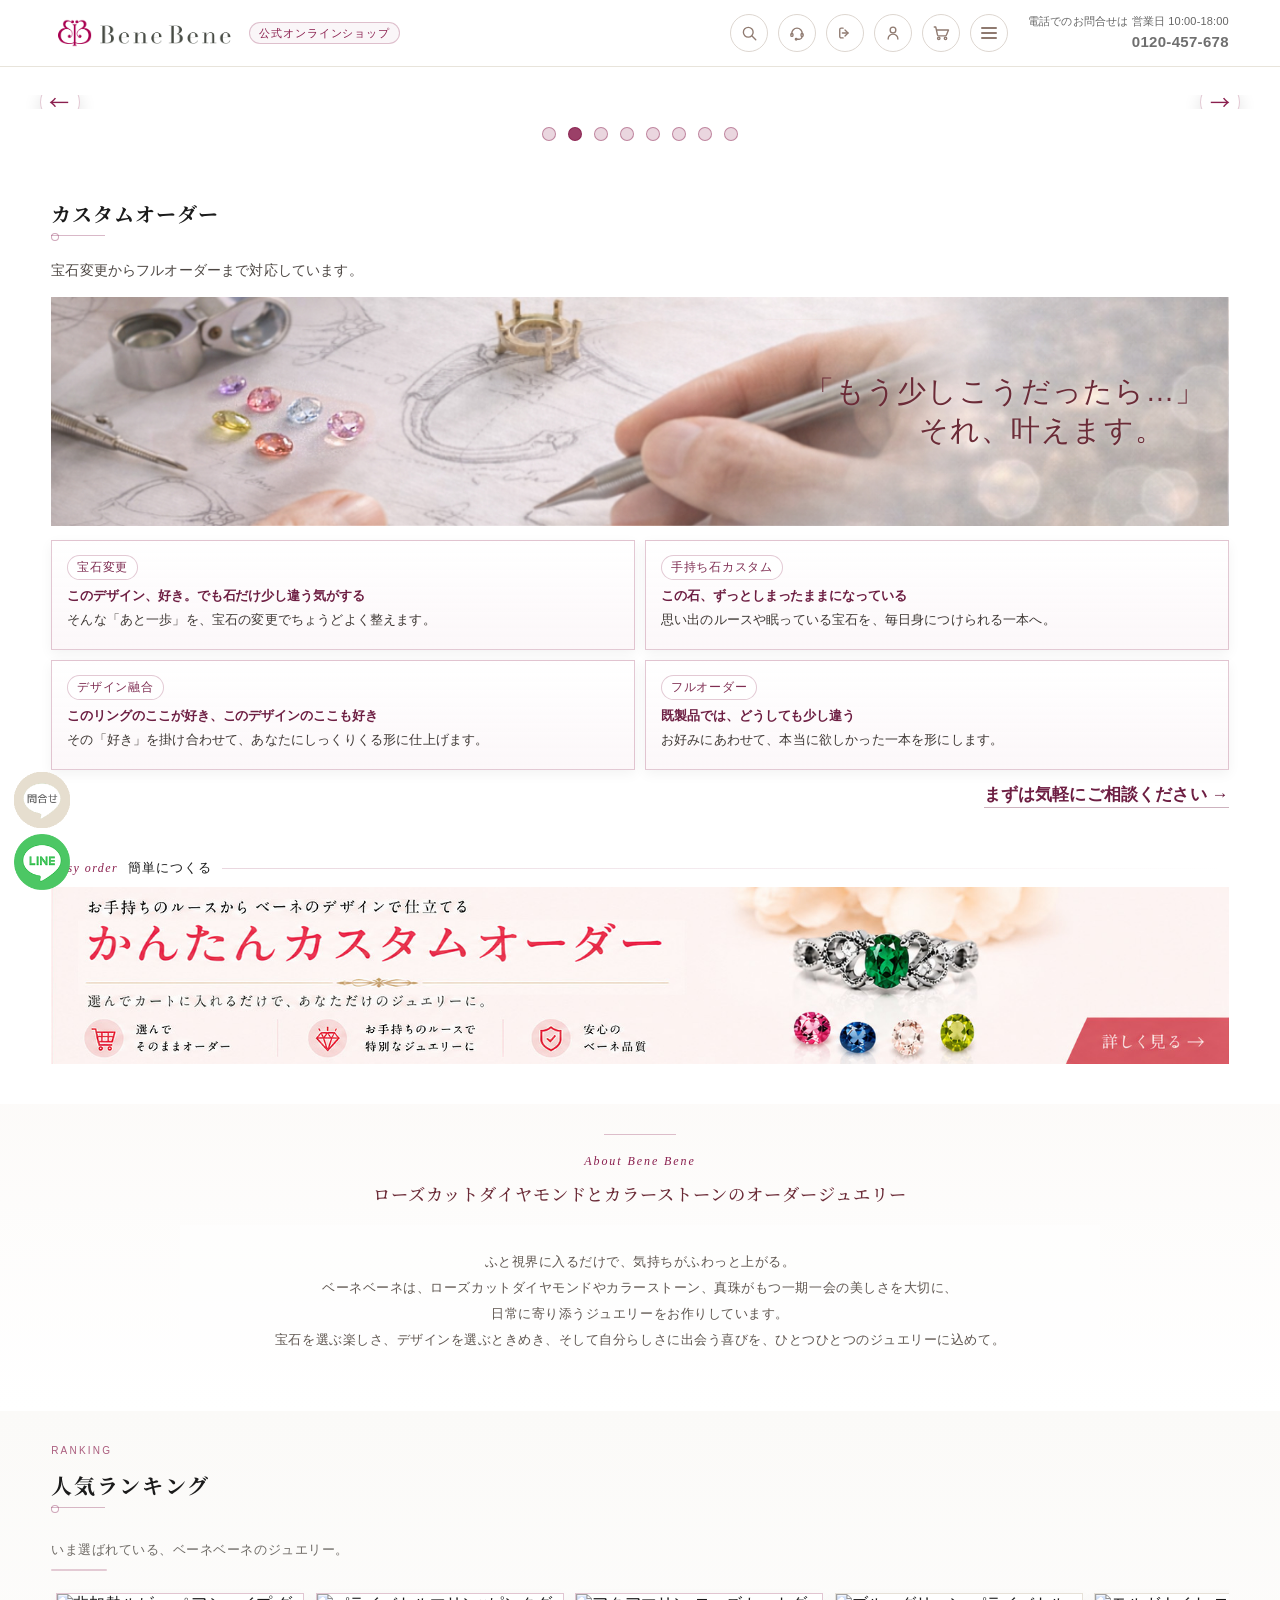
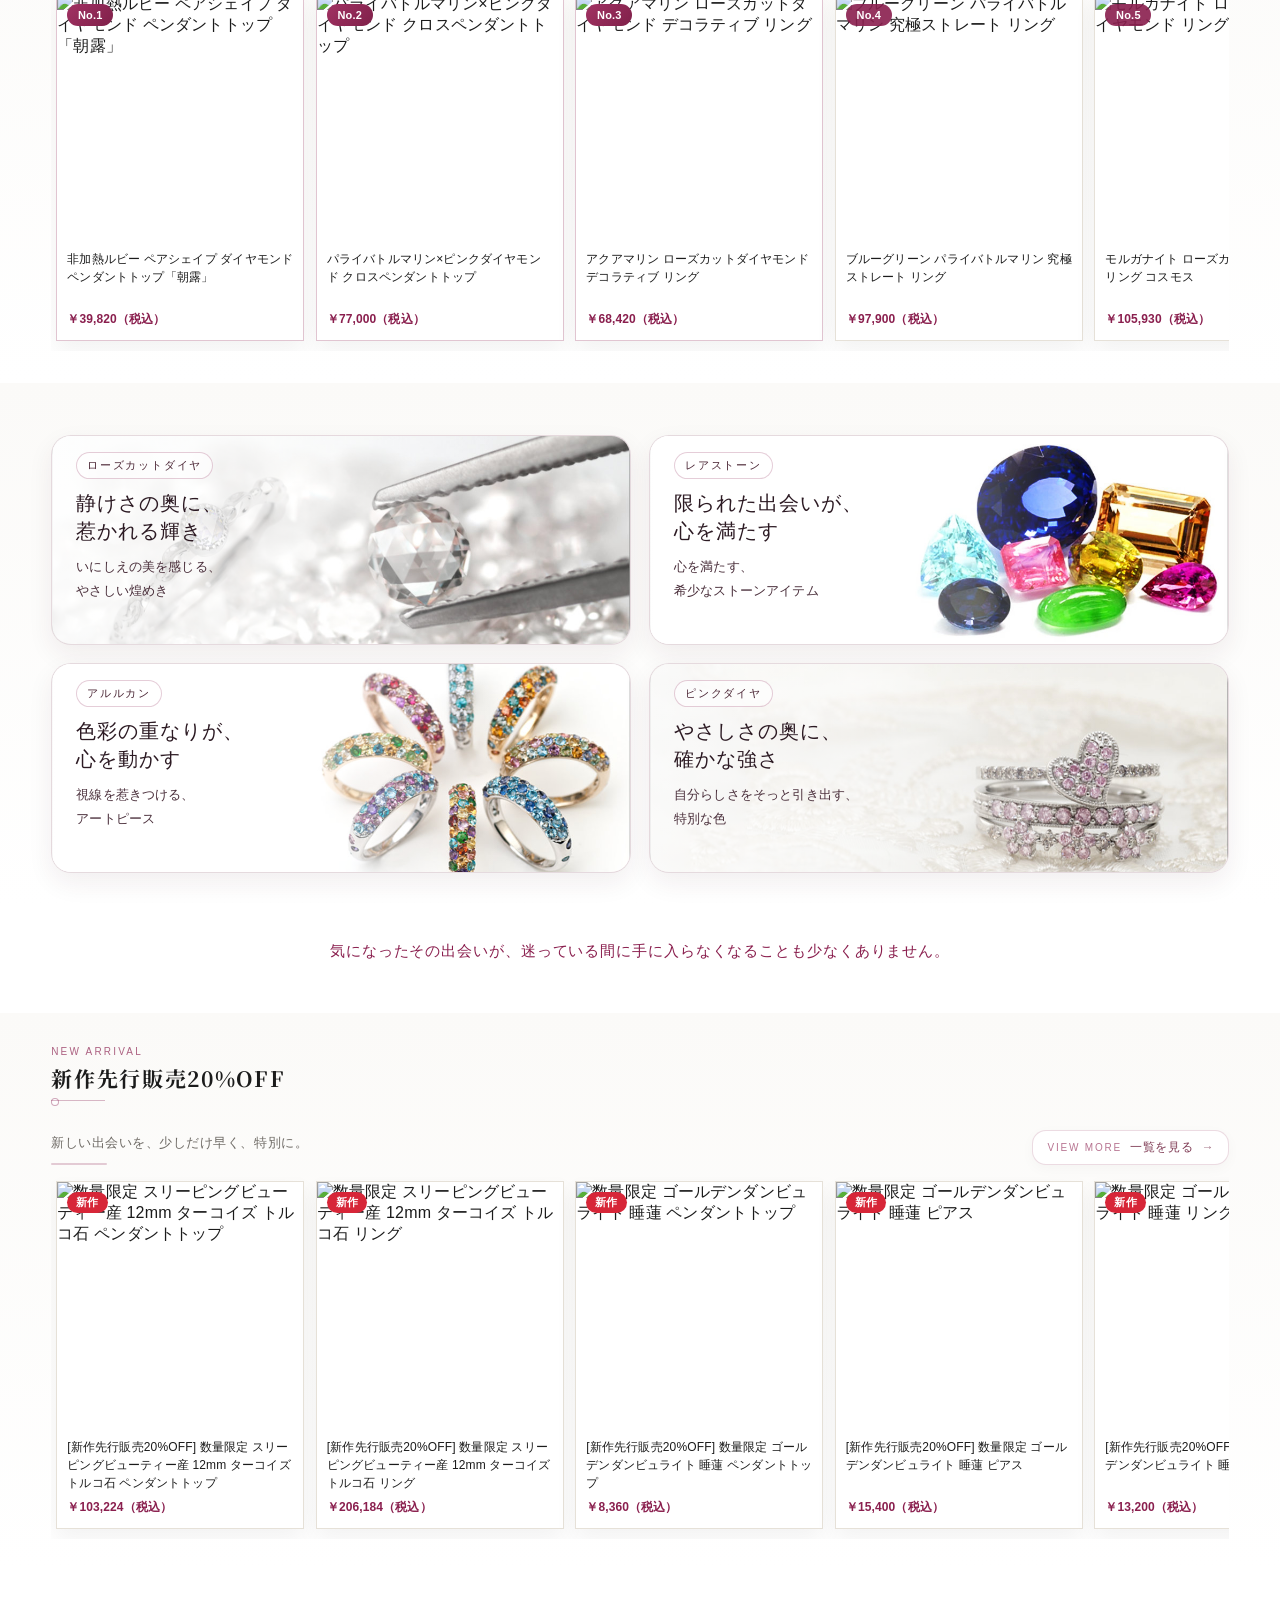
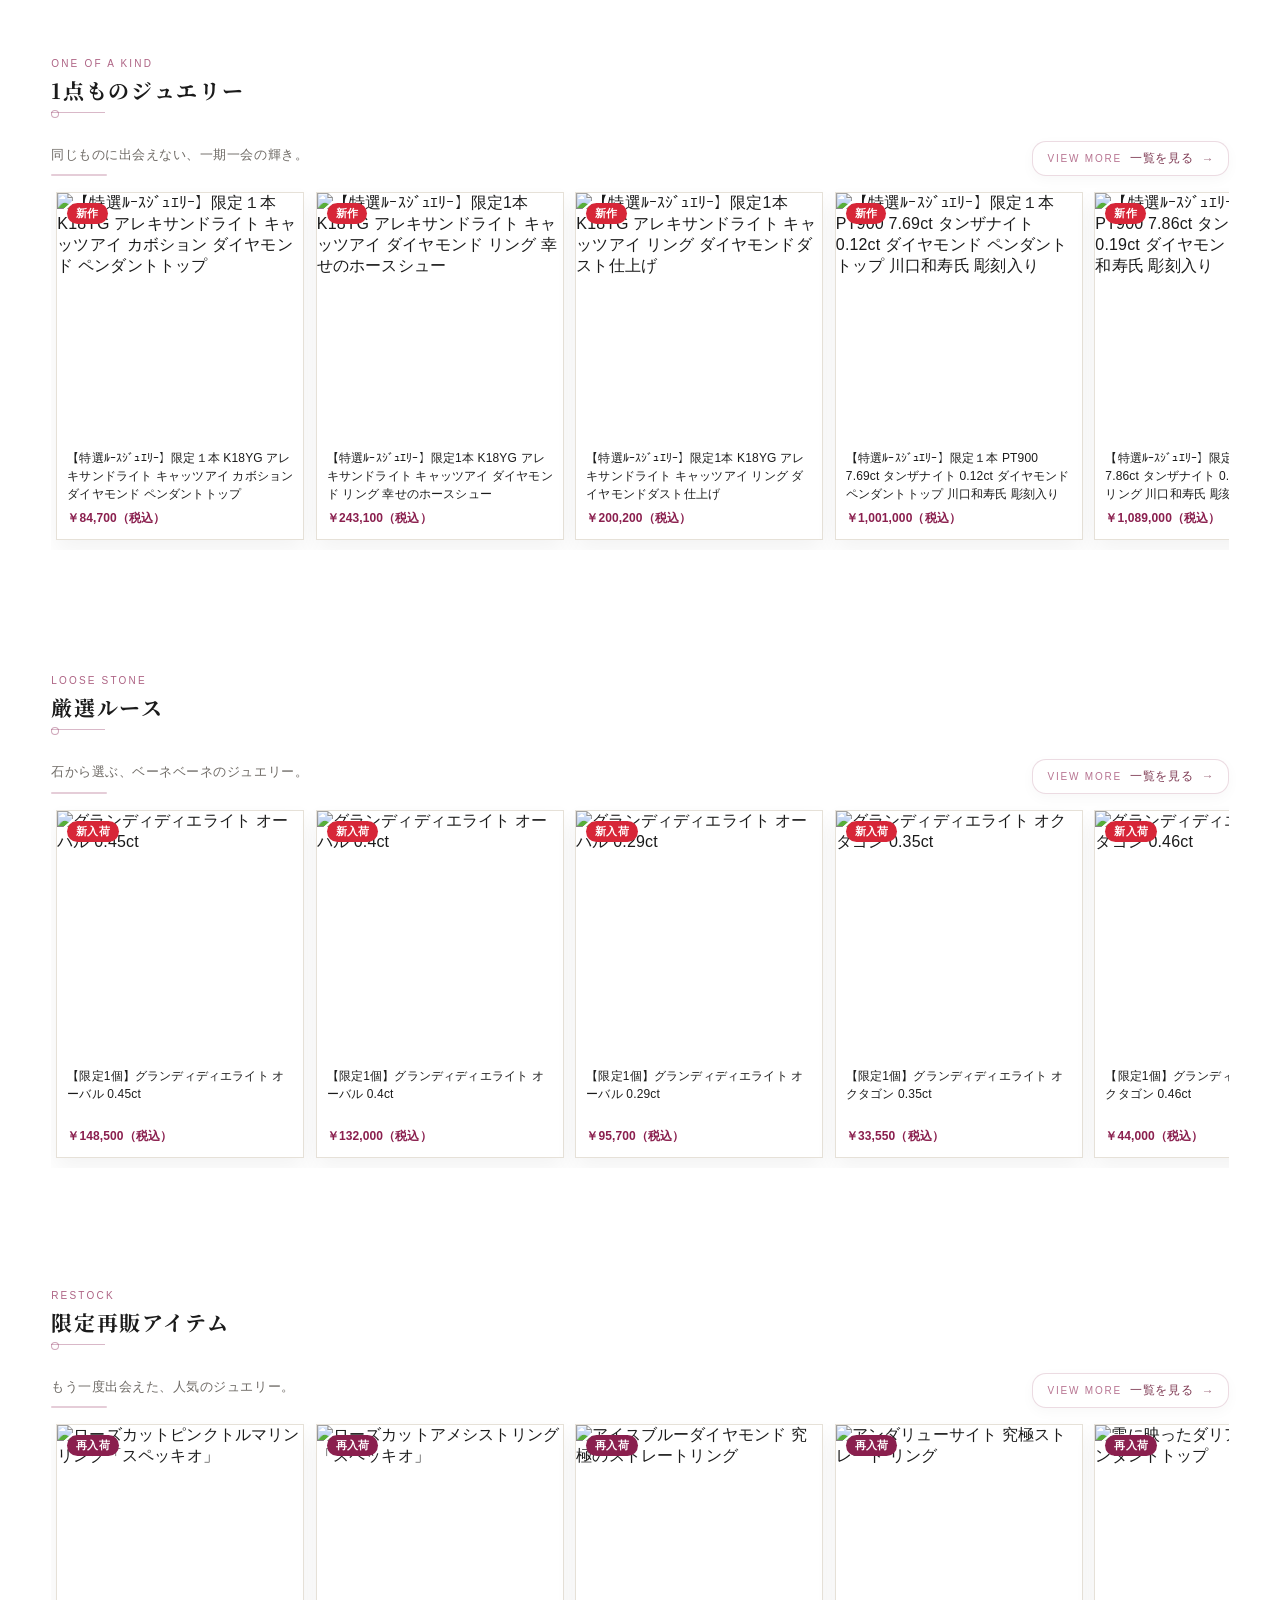
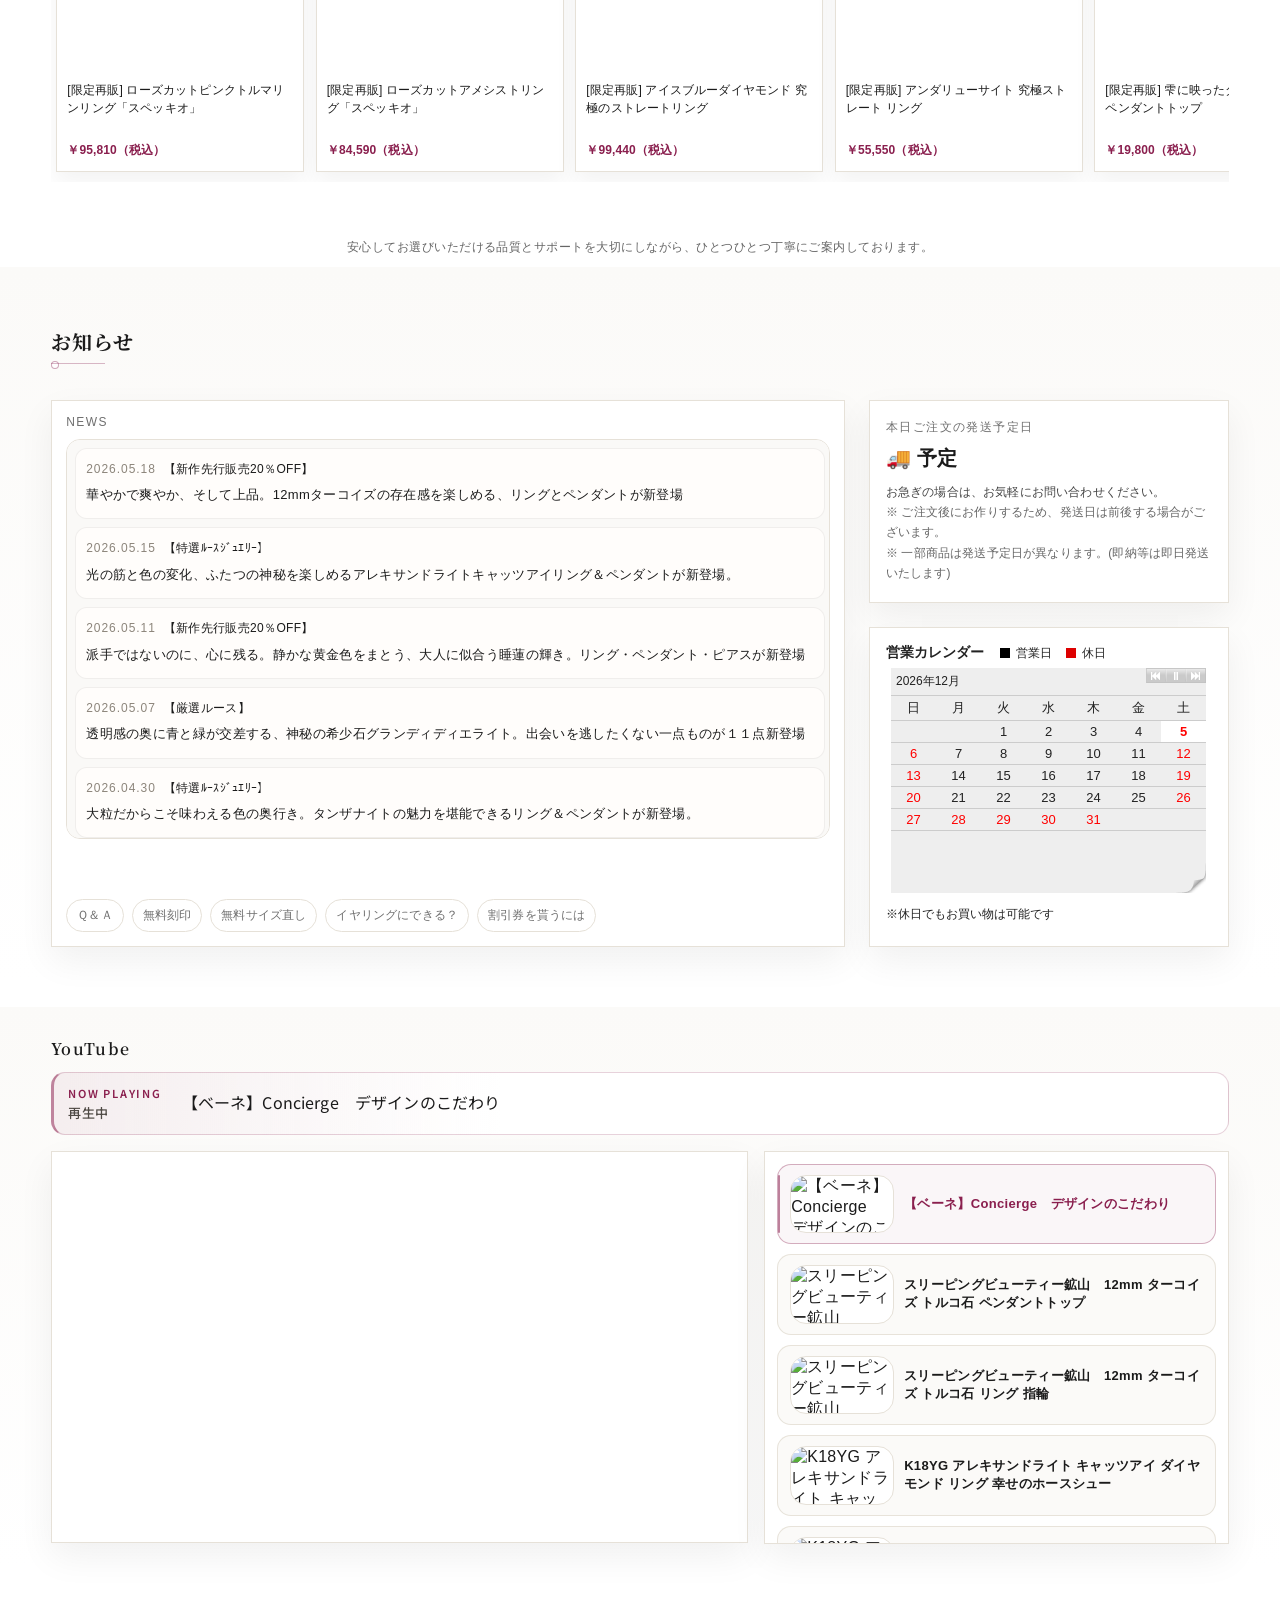
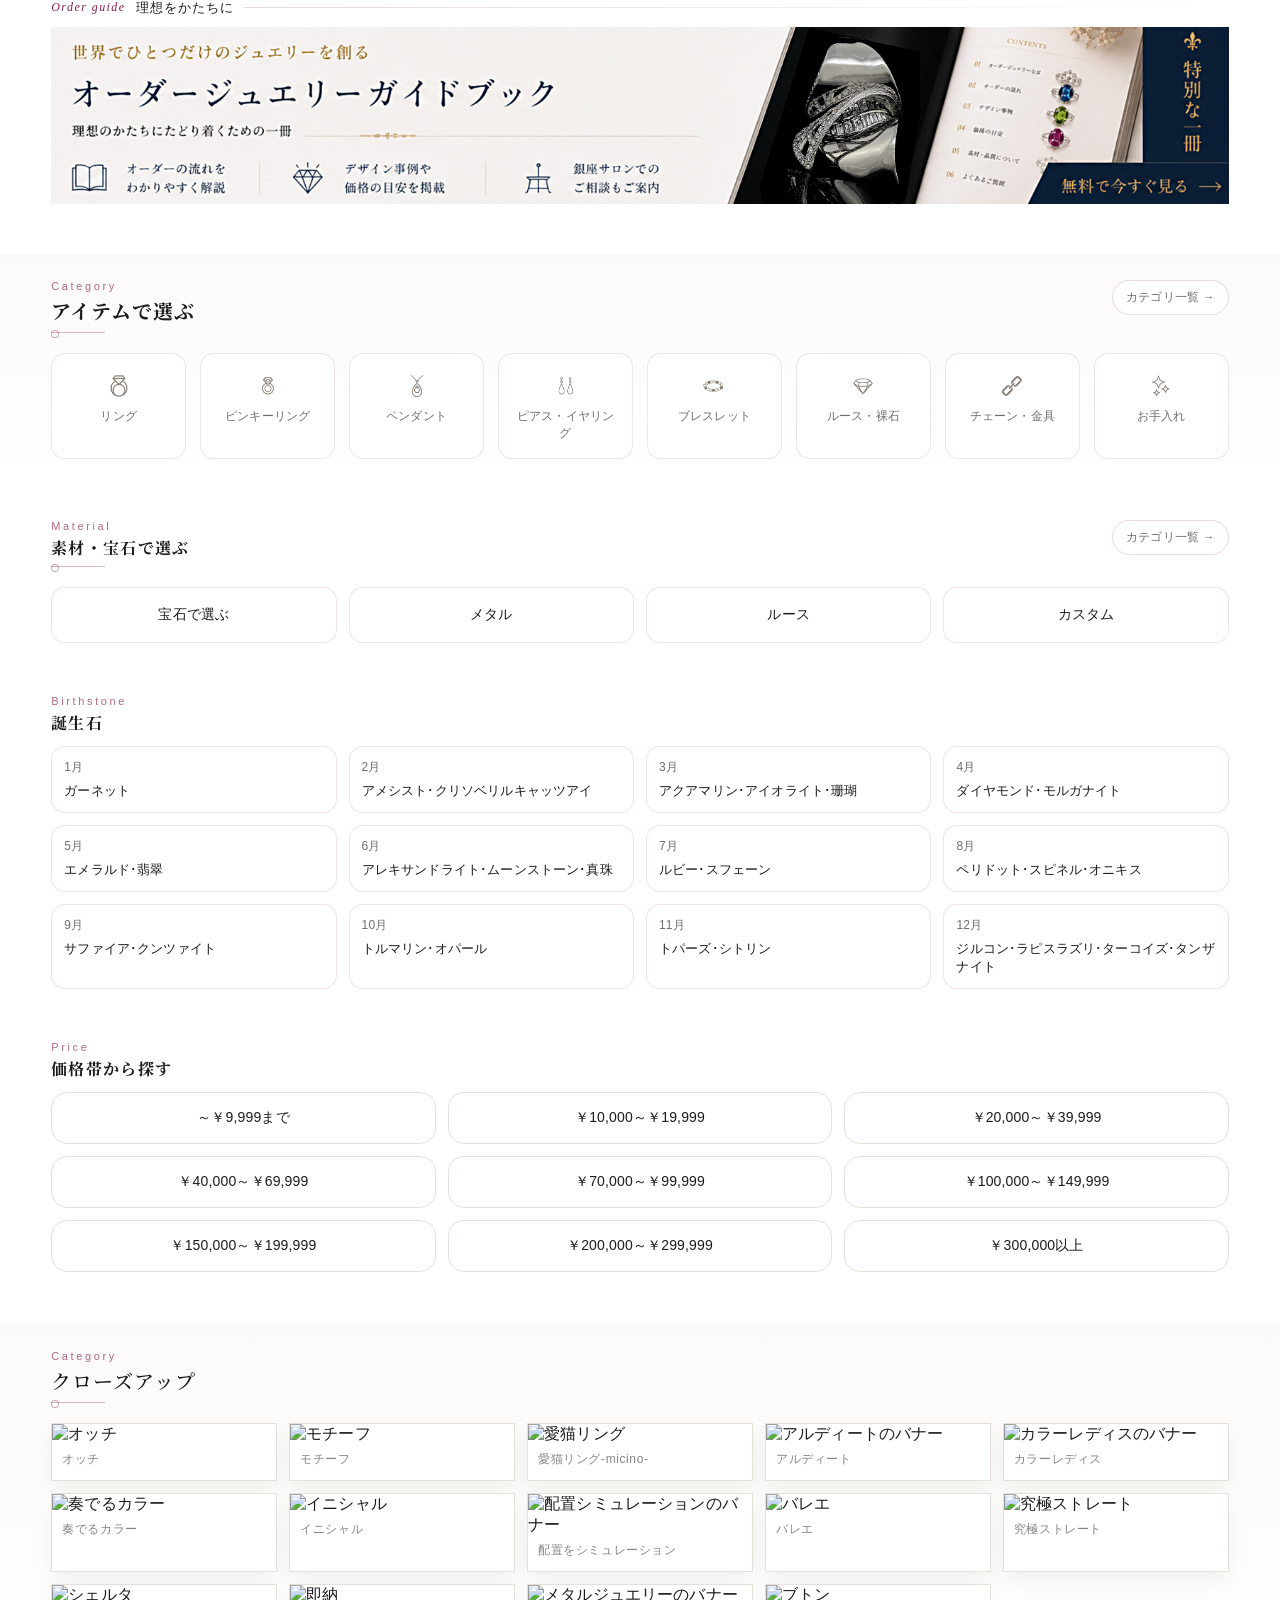
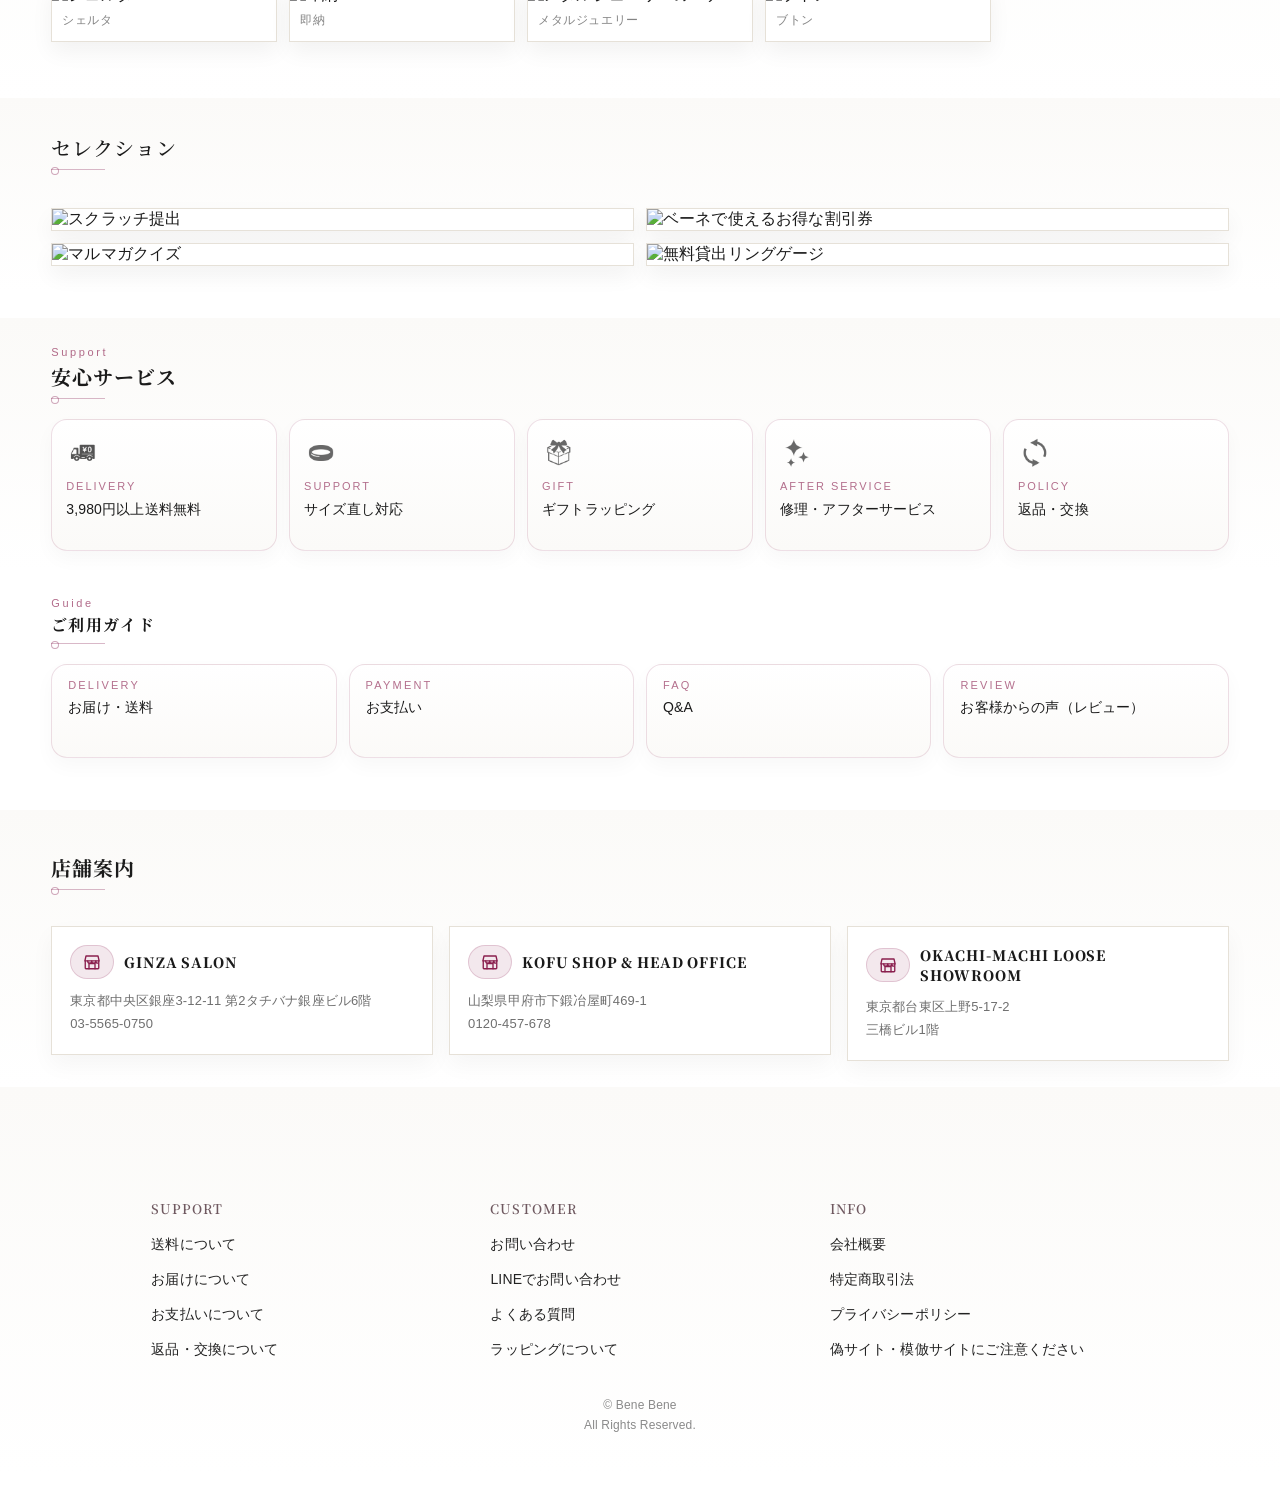
==== commit c8d2e10b: "Unify drawer shop sublabel class and align h-top headerBrand structure" ====
--- a/h-top-main/index.html
+++ b/h-top-main/index.html
@@ -60,10 +60,12 @@
 <body>
 <header class="header" id="top">
 <div class="wrap headerRow">
+<div class="headerBrand">
 <a aria-label="トップへ" class="logo" href="#top">
 <img alt="Bene Bene" class="logoImg" src="assets/m_g_bene_logo.png"/>
+</a>
 <span class="pcShopLabel" aria-label="現在の店舗">公式オンラインショップ</span>
-</a>
+</div>
 <div aria-label="検索" class="searchWrap" role="search">
 <input aria-label="検索" id="q" placeholder="キーワード検索（例：パライバ / ピンクダイヤ / ローズカット）" type="search"/>
 </div>
@@ -1885,7 +1887,7 @@
 <div class="drawerTop">
   <div class="drawerShopLabel" aria-label="現在の店舗">
     <span class="drawerShopLabel__brand">ジュエリー工房ベーネベーネ</span>
-    <span class="drawerShopLabel__shop">公式オンラインショップ</span>
+    <span class="drawerShopLabel__shop drawerShopLabel__storeName">公式オンラインショップ</span>
   </div>
   <div class="drawerPhoneMeta">電話でのお問合せは　営業日 10:00-18:00</div>
   <a aria-label="電話をかける" class="drawerPhoneNum" href="tel:0120457678">0120-457-678</a>
--- a/h-top-main/styles.css
+++ b/h-top-main/styles.css
@@ -185,6 +185,7 @@
   -webkit-backdrop-filter:blur(10px);
 }
 .headerRow{display:flex;align-items:center;justify-content:space-between;gap:14px;padding-block:14px}
+.headerBrand{display:flex;align-items:center;min-width:0}
 .logo{display:flex;align-items:center;gap:10px}
 .logoMark{width:34px;height:34px;border-radius:var(--radius-card-xs);border:1px solid rgba(230,225,216,1);background:radial-gradient(circle at 30% 30%,#fff,#efe5cf);box-shadow:0 10px 22px rgba(0,0,0,.08)}
 .logoText{font-weight:900;letter-spacing:.06em}
@@ -4738,7 +4739,8 @@
   }
 
   .drawerShopLabel__brand,
-  .drawerShopLabel__shop{
+  .drawerShopLabel__shop,
+  .drawerShopLabel__storeName{
     display:block;
   }
 
@@ -4751,7 +4753,8 @@
     line-height:1.45;
   }
 
-  .drawerShopLabel__shop{
+  .drawerShopLabel__shop,
+  .drawerShopLabel__storeName{
     font-size:12px;
     font-weight:400;
     line-height:1.45;
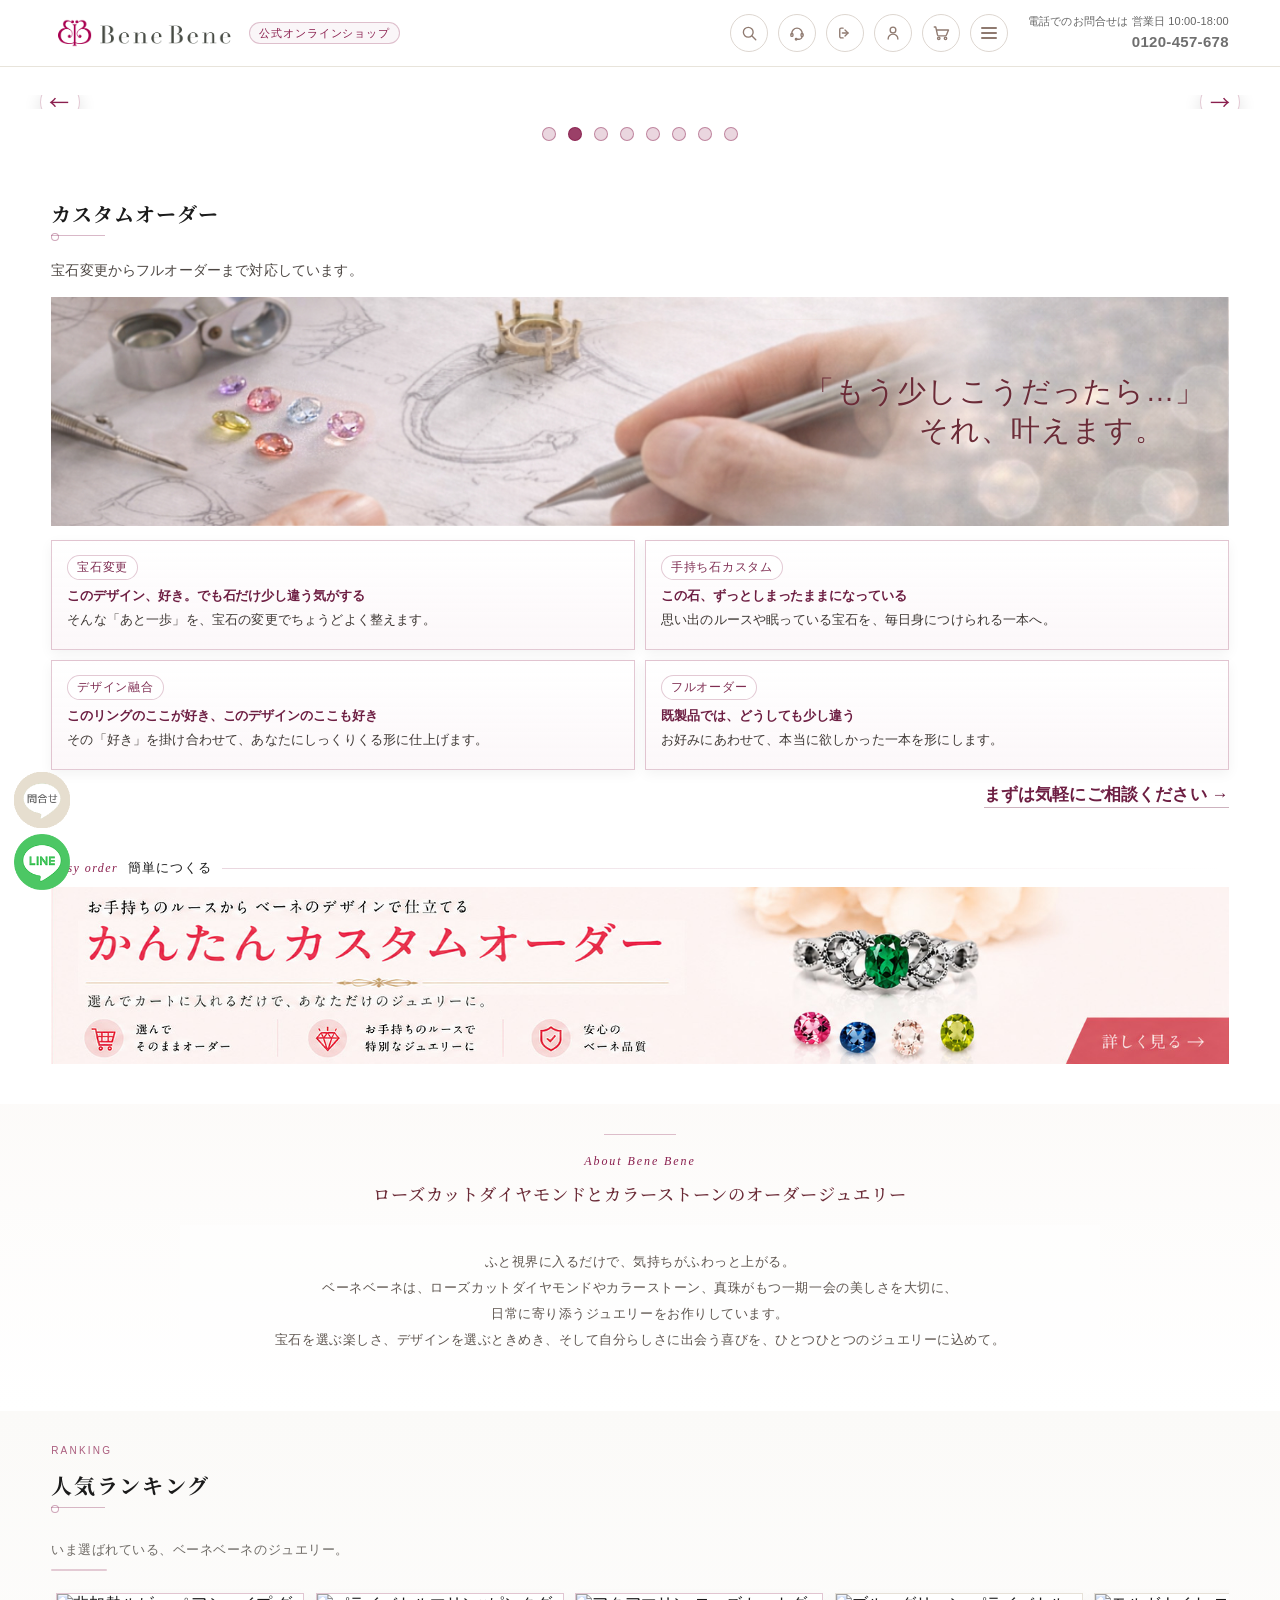
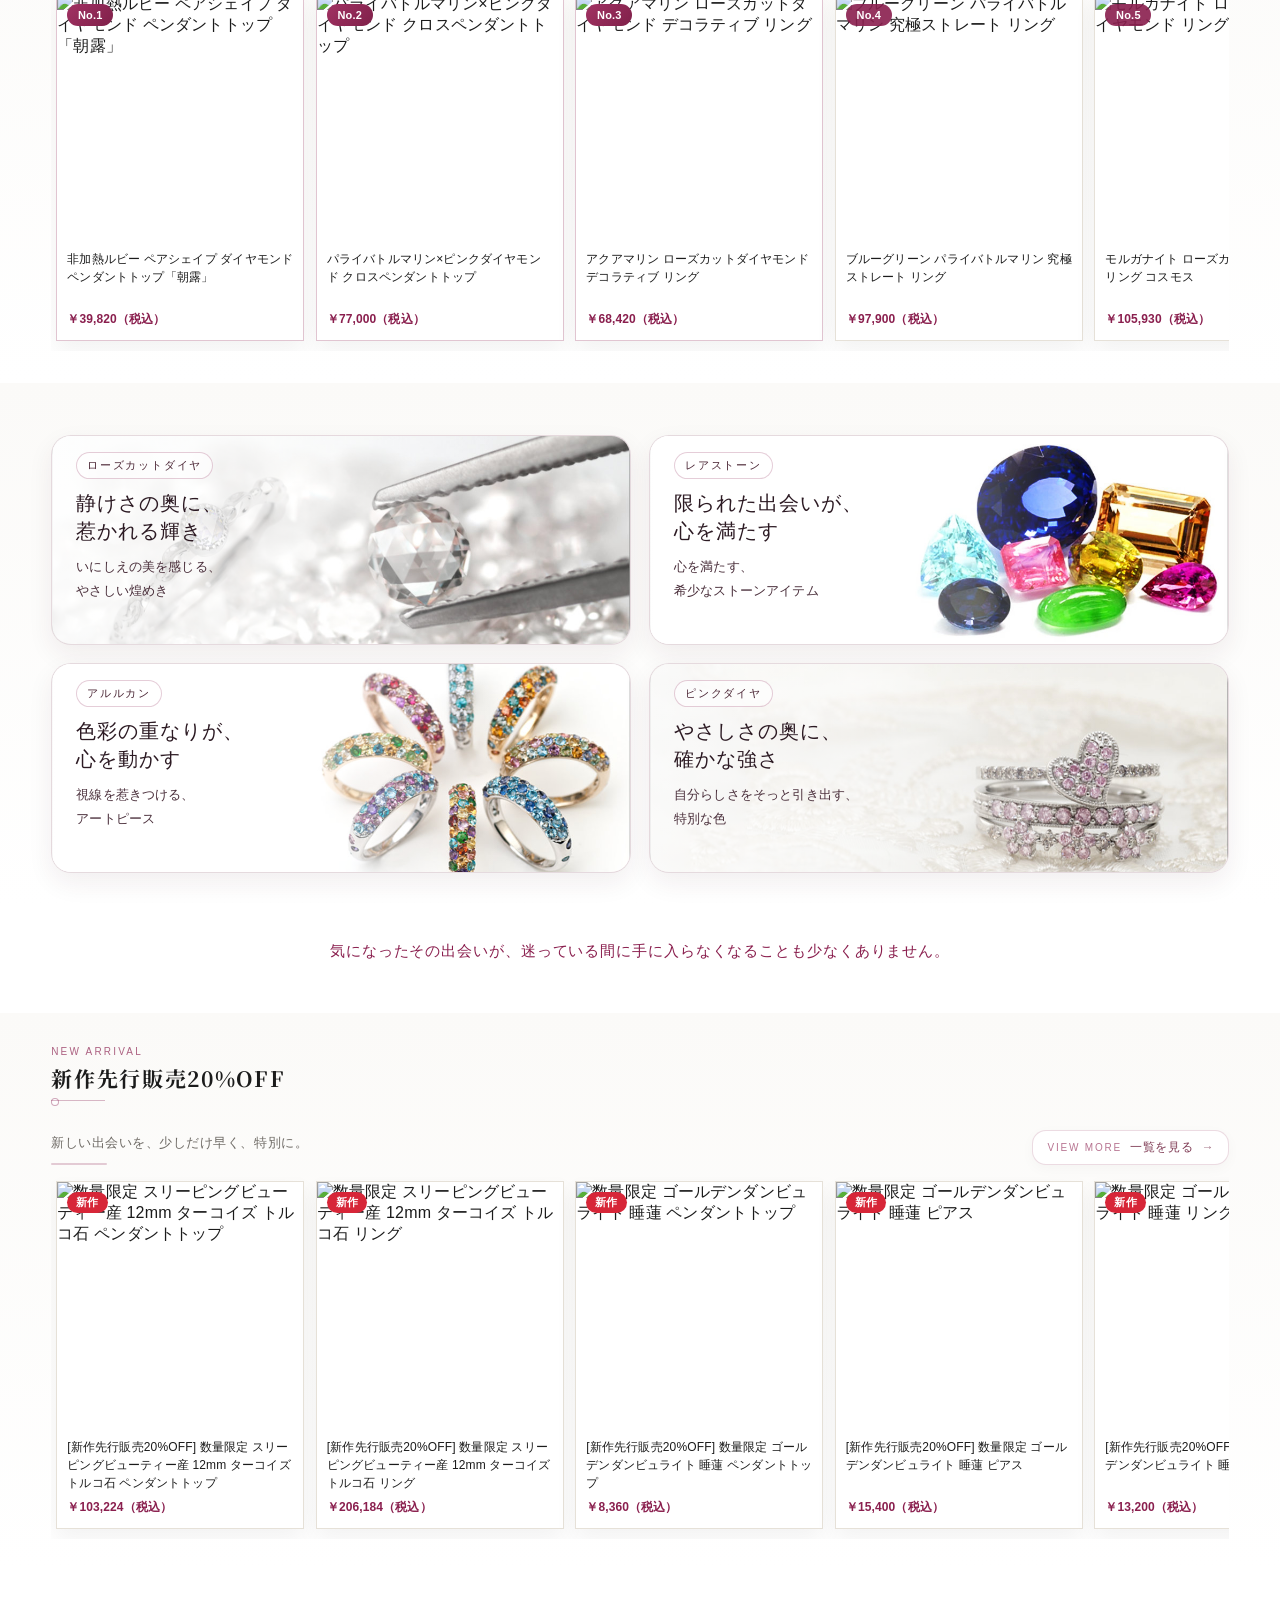
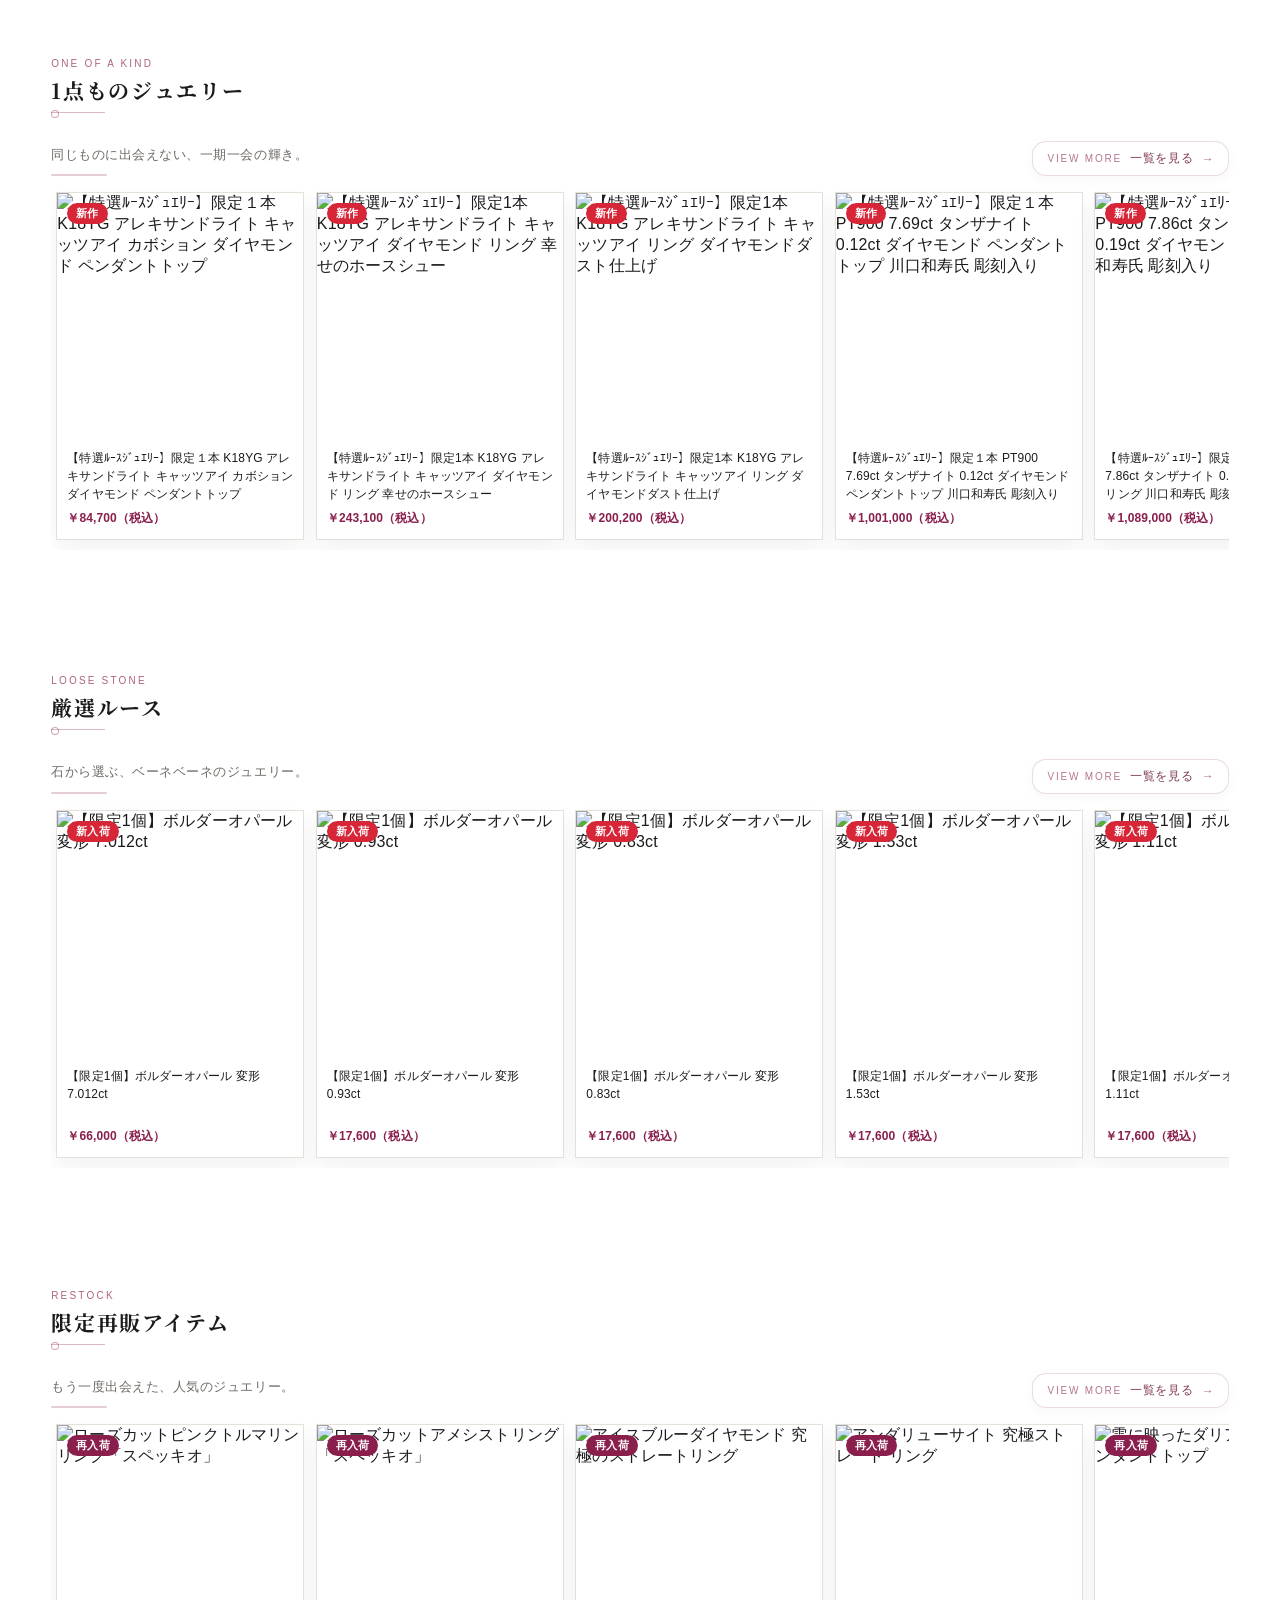
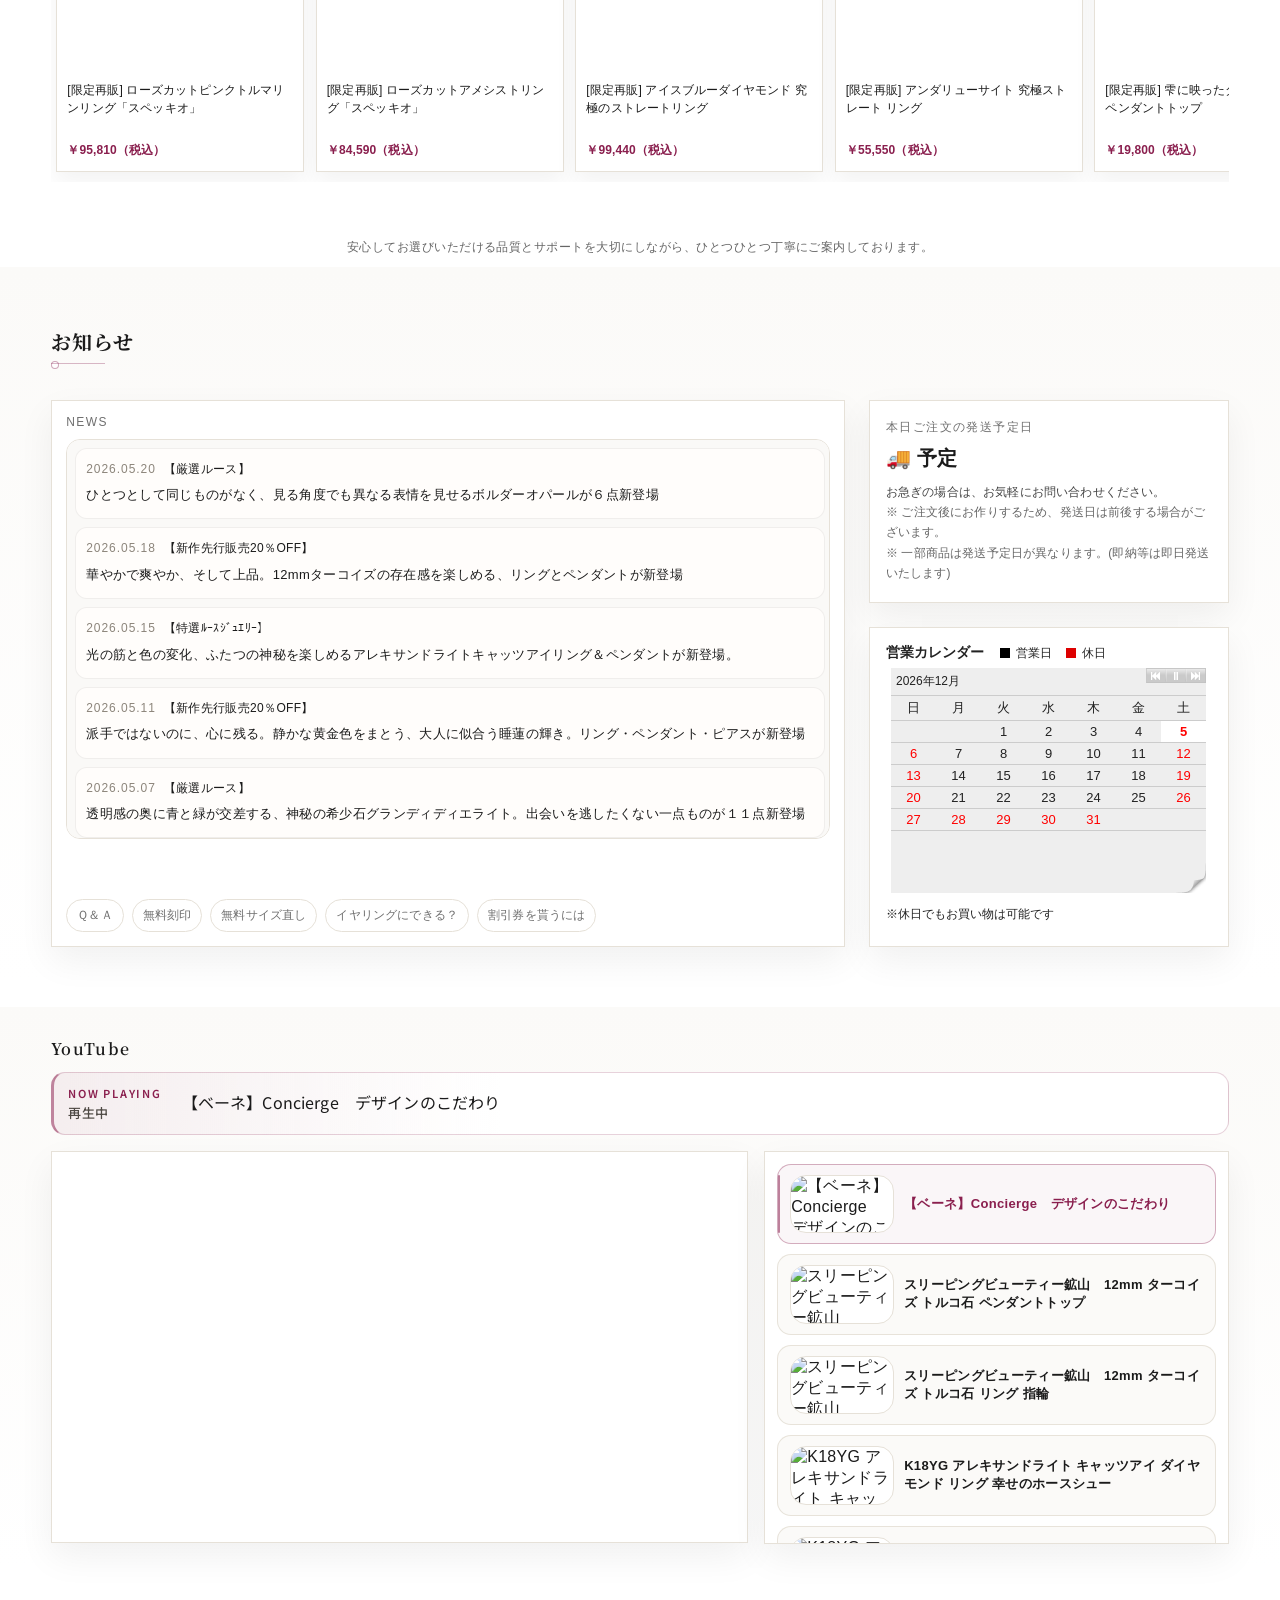
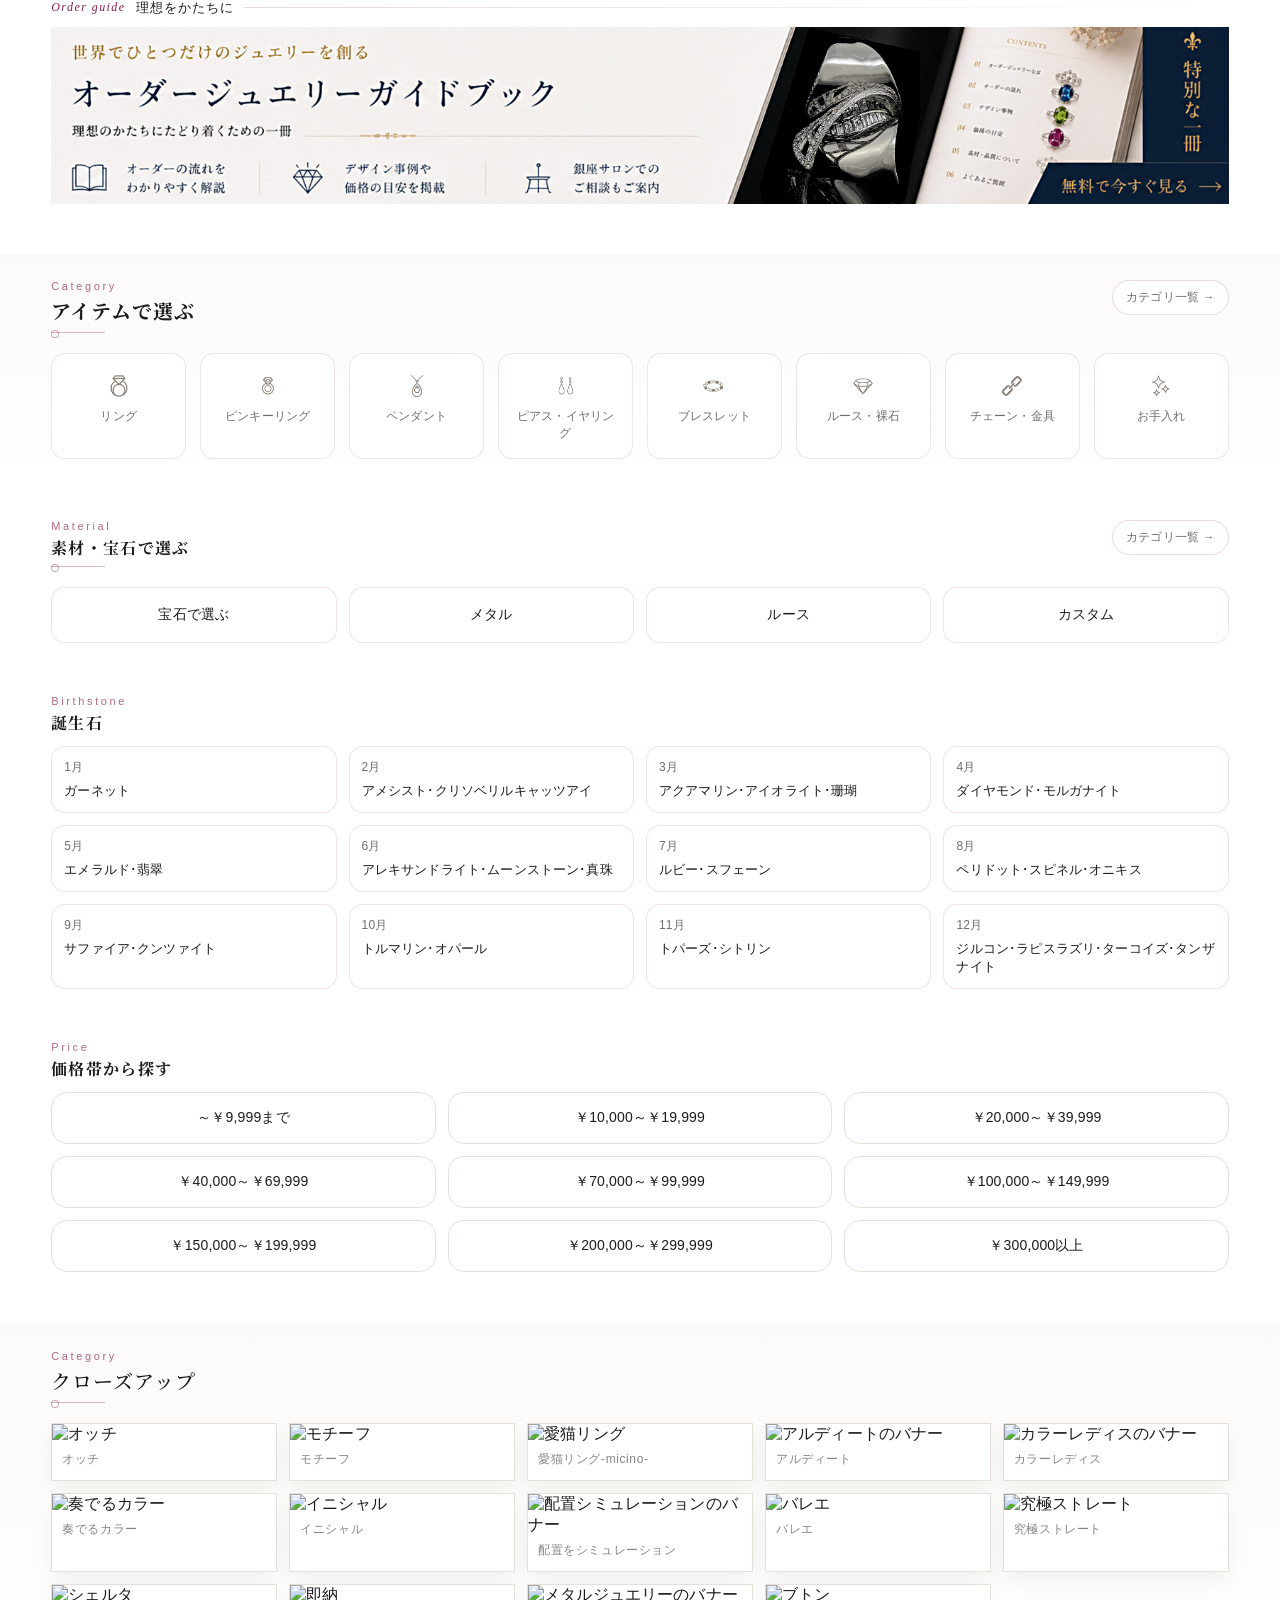
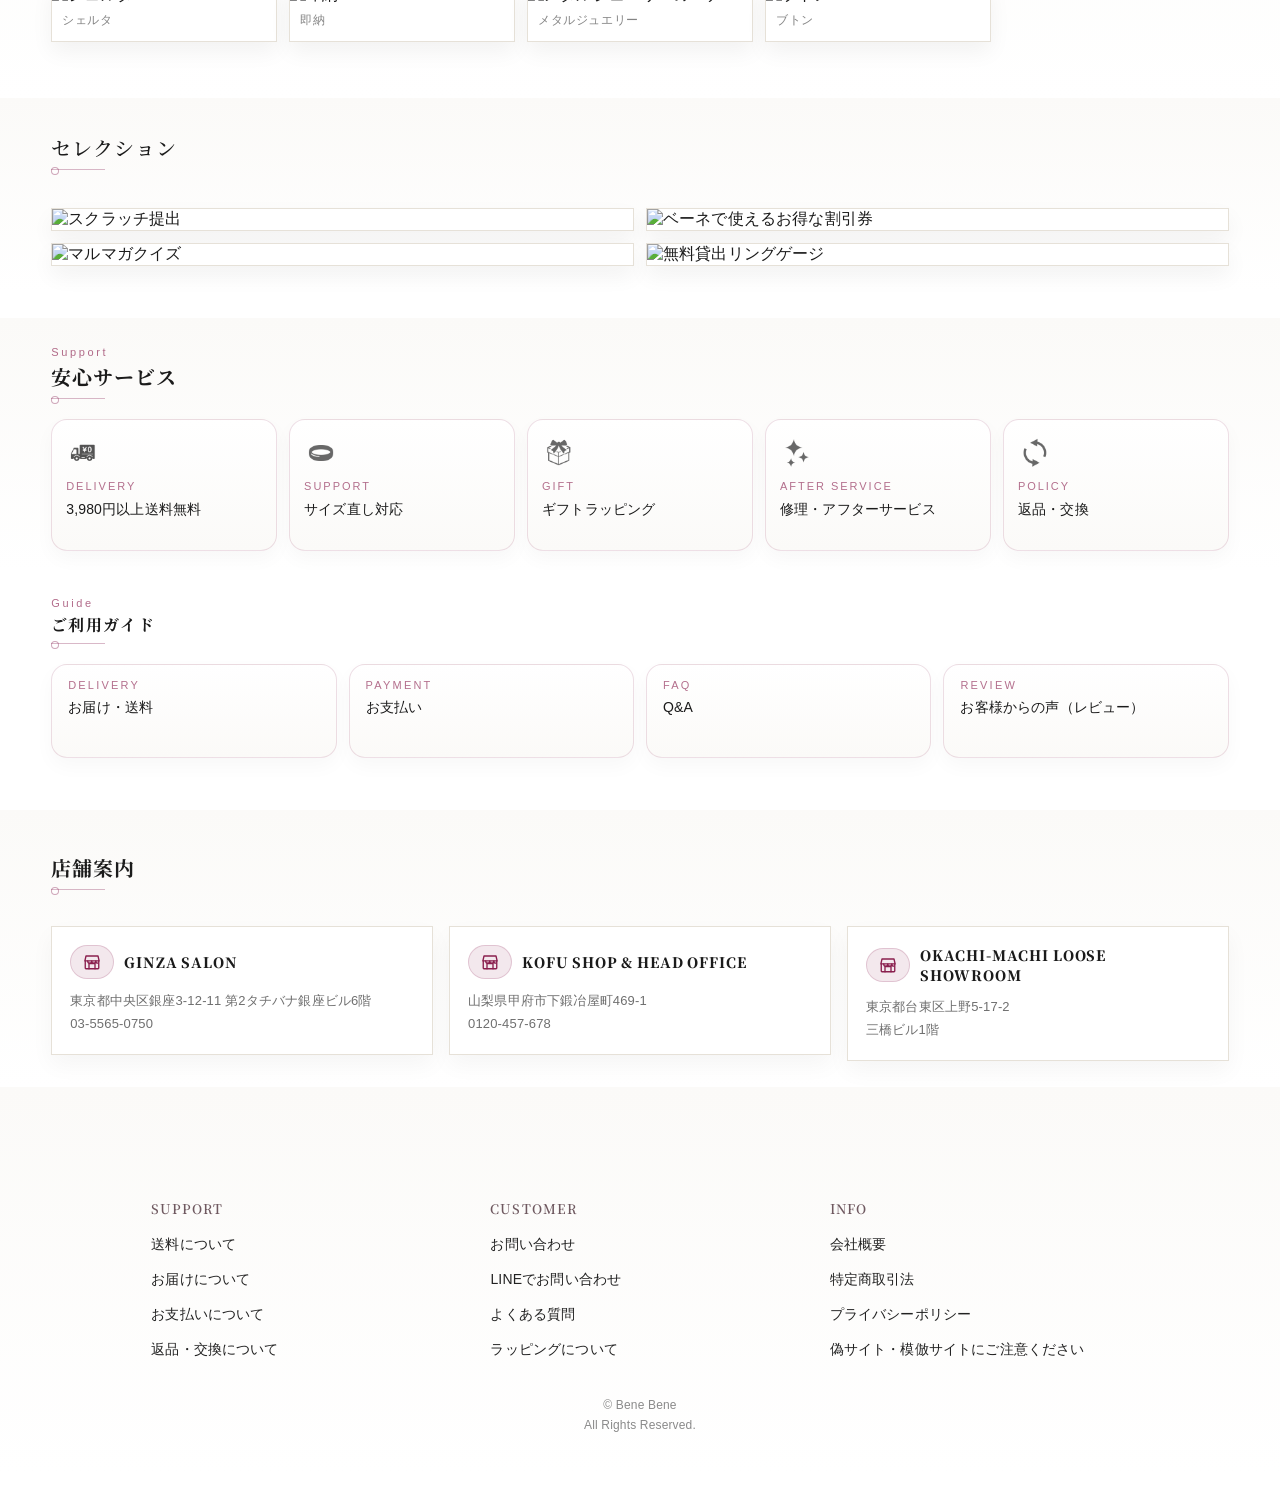
==== commit 7f507aeb: "Add files via upload" ====
--- a/h-top-main/index.html
+++ b/h-top-main/index.html
@@ -144,6 +144,16 @@
 <div class="heroTrack">
 
 
+
+
+<a class="heroCard" href="https://shop.bene-bene.com/loose/">
+<picture>
+<source media="(min-width: 980px)" srcset="https://image.rakuten.co.jp/bene/cabinet/tao/gold/topcontent/b_260520loose_980.jpg"/>
+<img alt="厳選ルースジュエリー" loading="lazy" src="https://image.rakuten.co.jp/bene/cabinet/tao/gold/topcontent/sb_260520loose.jpg"/>
+</picture>
+</a>
+
+
 <a class="heroCard" href="https://shop.bene-bene.com/new_item.html">
 <picture>
 <source media="(min-width: 980px)" srcset="https://image.rakuten.co.jp/bene/cabinet/tao/gold/topcontent/b_260518_newitem.jpg"/>
@@ -165,13 +175,6 @@
 </picture>
 </a>
 
-<a class="heroCard" href="https://shop.bene-bene.com/loose/">
-<picture>
-<source media="(min-width: 980px)" srcset="https://image.rakuten.co.jp/bene/cabinet/tao/gold/topcontent/b_260507loose_980.jpg"/>
-<img alt="厳選ルースジュエリー" loading="lazy" src="https://image.rakuten.co.jp/bene/cabinet/tao/gold/topcontent/sb_260507loose.jpg"/>
-</picture>
-</a>
-
 <a class="heroCard" href="https://shop.bene-bene.com/fs/rosecut/c/l_marche">
 <picture>
 <source media="(min-width: 980px)" srcset="https://image.rakuten.co.jp/bene/cabinet/tao/gold/topcontent/b_marche_260430.jpg"/>
@@ -193,12 +196,15 @@
 <img alt="即納ジュエリー" loading="lazy" src="https://shop.bene-bene.com/bene_img/sb_250520sokuh.jpg"/>
 </picture>
 </a>
+
 <a class="heroCard" href="https://shop.bene-bene.com/fs/rosecut/c/0000001433">
 <picture>
 <source media="(min-width: 980px)" srcset="https://image.rakuten.co.jp/bene/cabinet/tao/gold/topcontent/b_arlequin4.jpg"/>
 <img alt="アルルカンジュエリー" loading="lazy" src="https://image.rakuten.co.jp/bene/cabinet/tao/gold/topcontent/sb_arleruin.jpg"/>
 </picture>
 </a>
+
+
 
 </div>
 <button aria-label="ヒーローを左へ" class="heroNav heroNavPrev hero-arrow" type="button">←</button>
@@ -565,6 +571,25 @@
 
    <div aria-label="商品一覧" class="rowScroll horizontalScroll">
 
+
+
+
+
+
+
+<a class="productCard rankCard" href="https://shop.bene-bene.com/fs/rosecut/26002164"><span class="rankNo isNew">新入荷</span><img alt="【限定1個】ボルダーオパール 変形 7.012ct" loading="lazy" src="https://image.rakuten.co.jp/bene/cabinet/tao/item20/26002164-01.jpg"/><p><span class="productCardTitle">【限定1個】ボルダーオパール 変形 7.012ct</span><span class="yen">￥66,000（税込）</span></p></a>
+
+<a class="productCard rankCard" href="https://shop.bene-bene.com/fs/rosecut/26002159"><span class="rankNo isNew">新入荷</span><img alt="【限定1個】ボルダーオパール 変形 0.93ct" loading="lazy" src="https://image.rakuten.co.jp/bene/cabinet/tao/item20/26002159-01.jpg"/><p><span class="productCardTitle">【限定1個】ボルダーオパール 変形 0.93ct</span><span class="yen">￥17,600（税込）</span></p></a>
+
+<a class="productCard rankCard" href="https://shop.bene-bene.com/fs/rosecut/26002160"><span class="rankNo isNew">新入荷</span><img alt="【限定1個】ボルダーオパール 変形 0.83ct" loading="lazy" src="https://image.rakuten.co.jp/bene/cabinet/tao/item20/26002160-01.jpg"/><p><span class="productCardTitle">【限定1個】ボルダーオパール 変形 0.83ct</span><span class="yen">￥17,600（税込）</span></p></a>
+
+<a class="productCard rankCard" href="https://shop.bene-bene.com/fs/rosecut/26002161"><span class="rankNo isNew">新入荷</span><img alt="【限定1個】ボルダーオパール 変形 1.53ct" loading="lazy" src="https://image.rakuten.co.jp/bene/cabinet/tao/item20/26002161-01.jpg"/><p><span class="productCardTitle">【限定1個】ボルダーオパール 変形 1.53ct</span><span class="yen">￥17,600（税込）</span></p></a>
+
+<a class="productCard rankCard" href="https://shop.bene-bene.com/fs/rosecut/26002162"><span class="rankNo isNew">新入荷</span><img alt="【限定1個】ボルダーオパール 変形 1.11ct" loading="lazy" src="https://image.rakuten.co.jp/bene/cabinet/tao/item20/26002162-01.jpg"/><p><span class="productCardTitle">【限定1個】ボルダーオパール 変形 1.11ct</span><span class="yen">￥17,600（税込）</span></p></a>
+
+<a class="productCard rankCard" href="https://shop.bene-bene.com/fs/rosecut/26002163"><span class="rankNo isNew">新入荷</span><img alt="【限定1個】ボルダーオパール 変形 1.6ct" loading="lazy" src="https://image.rakuten.co.jp/bene/cabinet/tao/item20/26002163-01.jpg"/><p><span class="productCardTitle">【限定1個】ボルダーオパール 変形 1.6ct</span><span class="yen">￥17,600（税込）</span></p></a>
+
+
   <a class="productCard rankCard" href="https://shop.bene-bene.com/fs/rosecut/22012630-001">
     <span class="rankNo isNew">新入荷</span>
     <img src="https://image.rakuten.co.jp/bene/cabinet/tao/item20/22012630-001-01.jpg" loading="lazy" alt="グランディディエライト オーバル 0.45ct">
@@ -673,35 +698,8 @@
     <p><span class="productCardTitle">【限定1個】大粒ハート 21mm ロンドンブルートパーズ 38.97ct</span><span class="yen">￥106,700（税込）</span></p>
   </a>
 
-  <a class="productCard rankCard" href="https://shop.bene-bene.com/fs/rosecut/26000938">
-    <span class="rankNo isNew">新入荷</span>
-    <img src="https://image.rakuten.co.jp/bene/cabinet/tao/item20/26000938-01.jpg" loading="lazy" alt="フラワースター ルチルクオーツ 4.55ct">
-    <p><span class="productCardTitle">【限定1個】フラワースター ルチルクオーツ 4.55ct</span><span class="yen">￥15,400（税込）</span></p>
-  </a>
-
-  <a class="productCard rankCard" href="https://shop.bene-bene.com/fs/rosecut/26000939">
-    <span class="rankNo isNew">新入荷</span>
-    <img src="https://image.rakuten.co.jp/bene/cabinet/tao/item20/26000939-01.jpg" loading="lazy" alt="フラワースター ルチルクオーツ 4.69ct">
-    <p><span class="productCardTitle">【限定1個】フラワースター ルチルクオーツ 4.69ct</span><span class="yen">￥15,400（税込）</span></p>
-  </a>
-
-  <a class="productCard rankCard" href="https://shop.bene-bene.com/fs/rosecut/26000940">
-    <span class="rankNo isNew">新入荷</span>
-    <img src="https://image.rakuten.co.jp/bene/cabinet/tao/item20/26000940-01.jpg" loading="lazy" alt="フラワースター ルチルクオーツ 6.09ct">
-    <p><span class="productCardTitle">【限定1個】フラワースター ルチルクオーツ 6.09ct</span><span class="yen">￥15,400（税込）</span></p>
-  </a>
-
-  <a class="productCard rankCard" href="https://shop.bene-bene.com/fs/rosecut/26000941">
-    <span class="rankNo isNew">新入荷</span>
-    <img src="https://image.rakuten.co.jp/bene/cabinet/tao/item20/26000941-01.jpg" loading="lazy" alt="フラワースター ルチルクオーツ 3.98ct">
-    <p><span class="productCardTitle">【限定1個】フラワースター ルチルクオーツ 3.98ct</span><span class="yen">￥15,400（税込）</span></p>
-  </a>
-
-  <a class="productCard rankCard" href="https://shop.bene-bene.com/fs/rosecut/26000942">
-    <span class="rankNo isNew">新入荷</span>
-    <img src="https://image.rakuten.co.jp/bene/cabinet/tao/item20/26000942-01.jpg" loading="lazy" alt="フラワースター ルチルクオーツ 4.03ct">
-    <p><span class="productCardTitle">【限定1個】フラワースター ルチルクオーツ 4.03ct</span><span class="yen">￥15,400（税込）</span></p>
-  </a>
+
+
 
 </div>
 
@@ -790,6 +788,12 @@
 <div class="news-list-wrap">
 <div aria-label="ニュース一覧" class="newsList news-list" role="list">
 
+
+
+<a href="https://shop.bene-bene.com/loose/" class="newsItem" role="listitem">
+<div class="newsItem__meta"><time class="newsItem__date" datetime="2026-05-07">2026.05.20</time><span class="newsItem__category">【厳選ルース】</span></div>
+<div class="newsItem__body"><span class="newsItem__text newsItem__text--pc">ひとつとして同じものがなく、見る角度でも異なる表情を見せるボルダーオパールが６点新登場</span><span class="newsItem__text newsItem__text--sp">ボルダーオパール6点登場</span></div>
+</a>
 
 
 
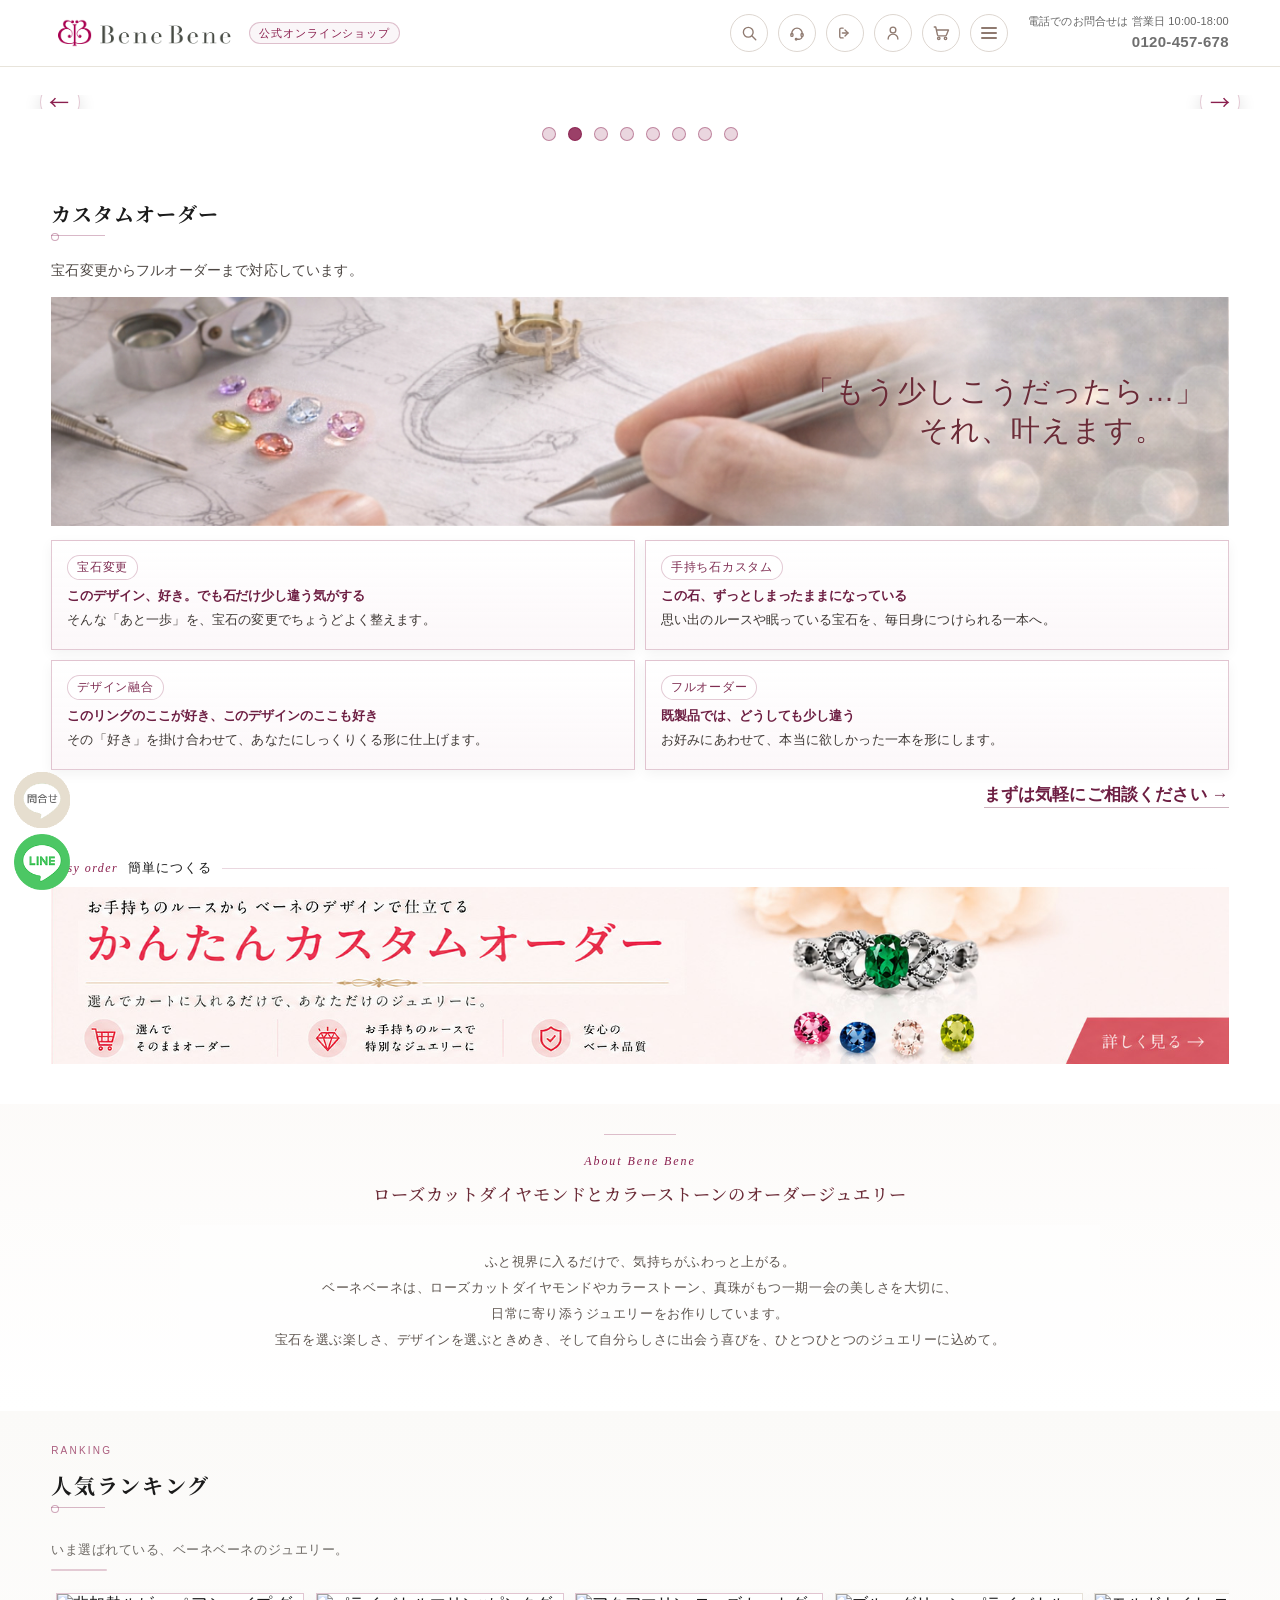
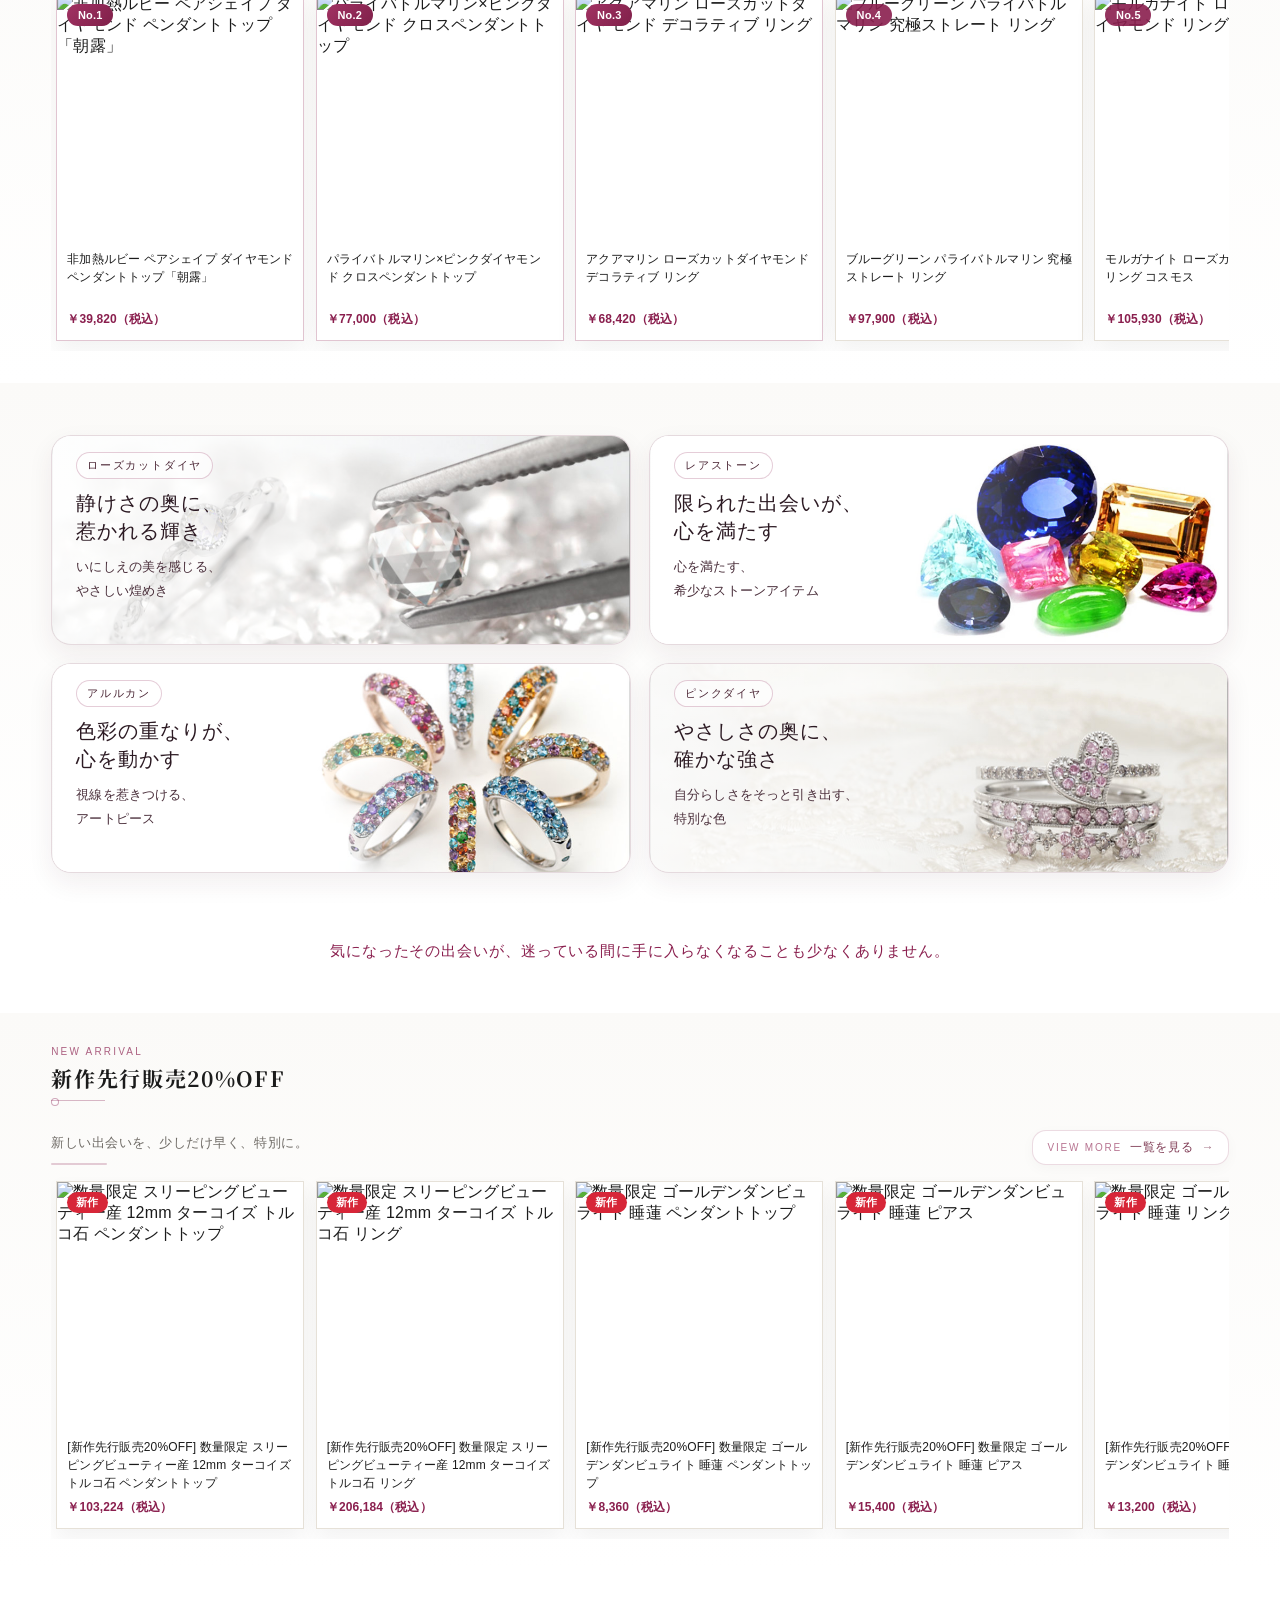
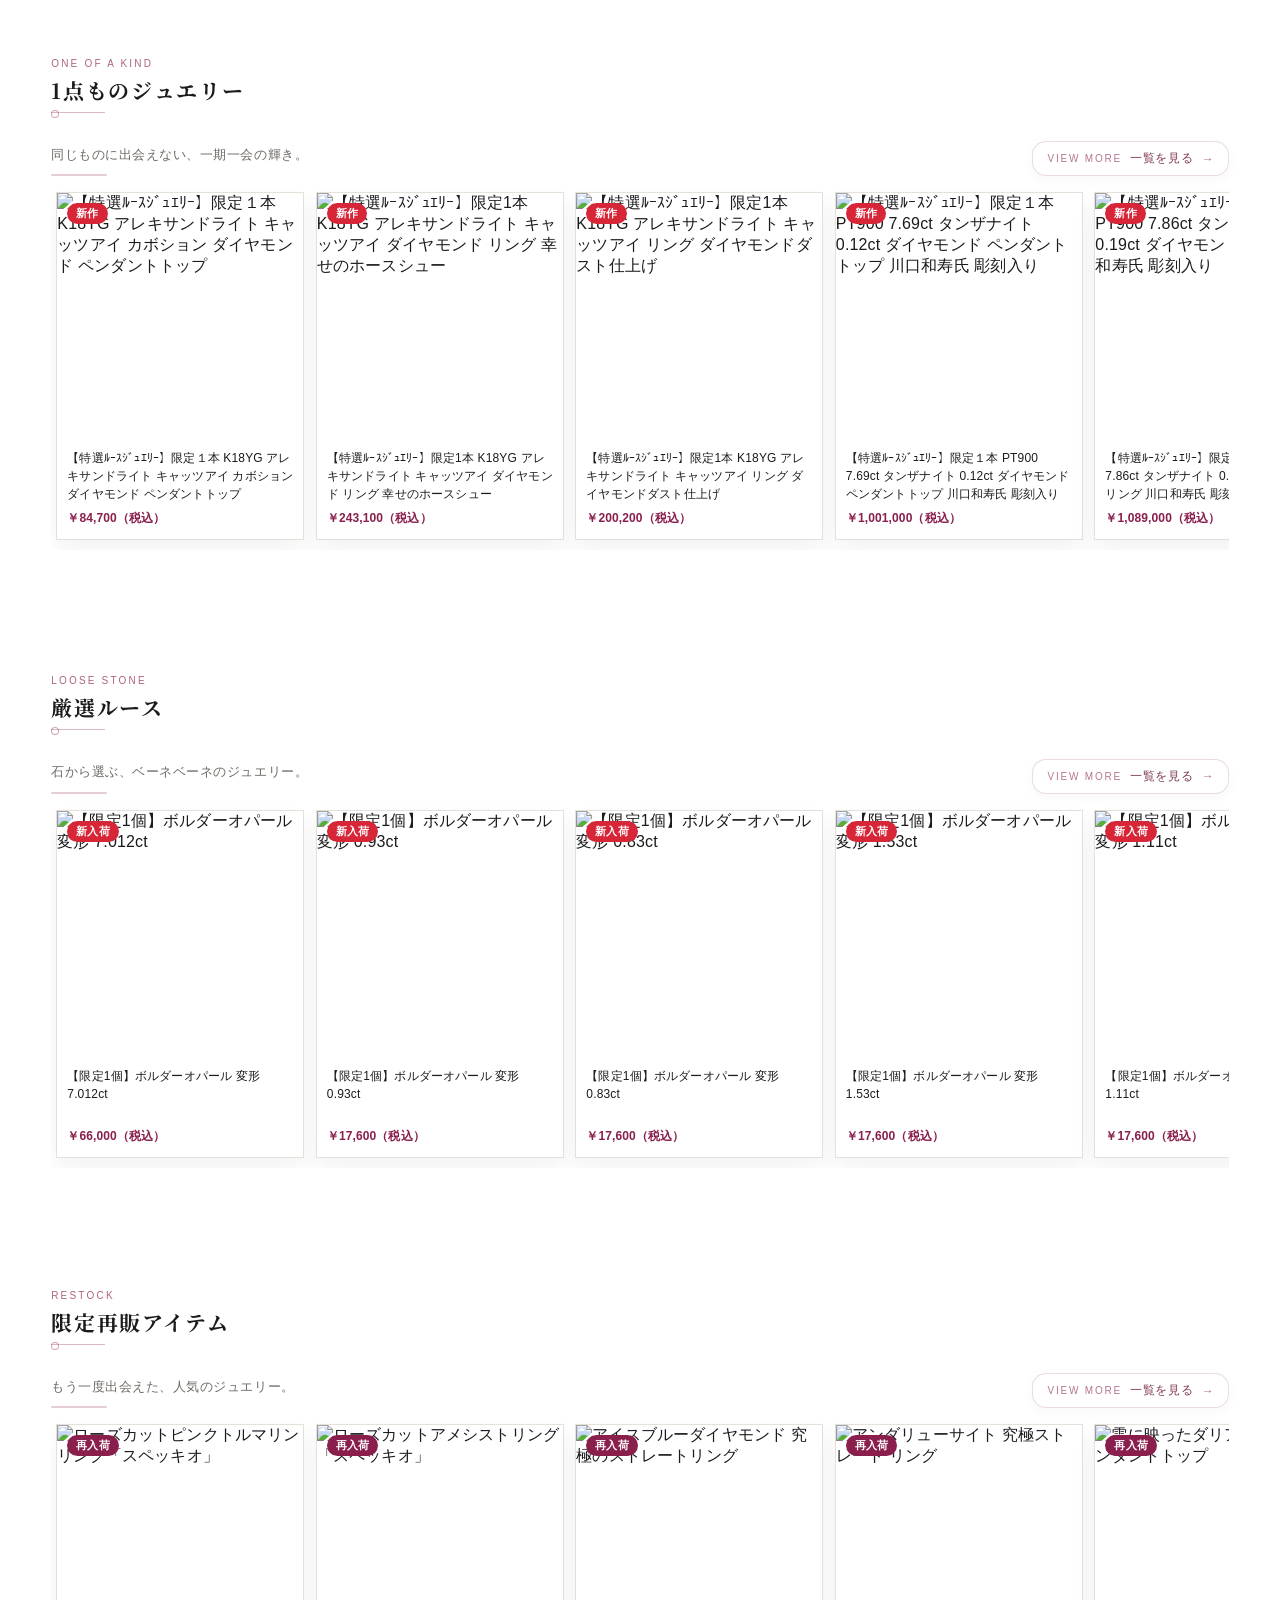
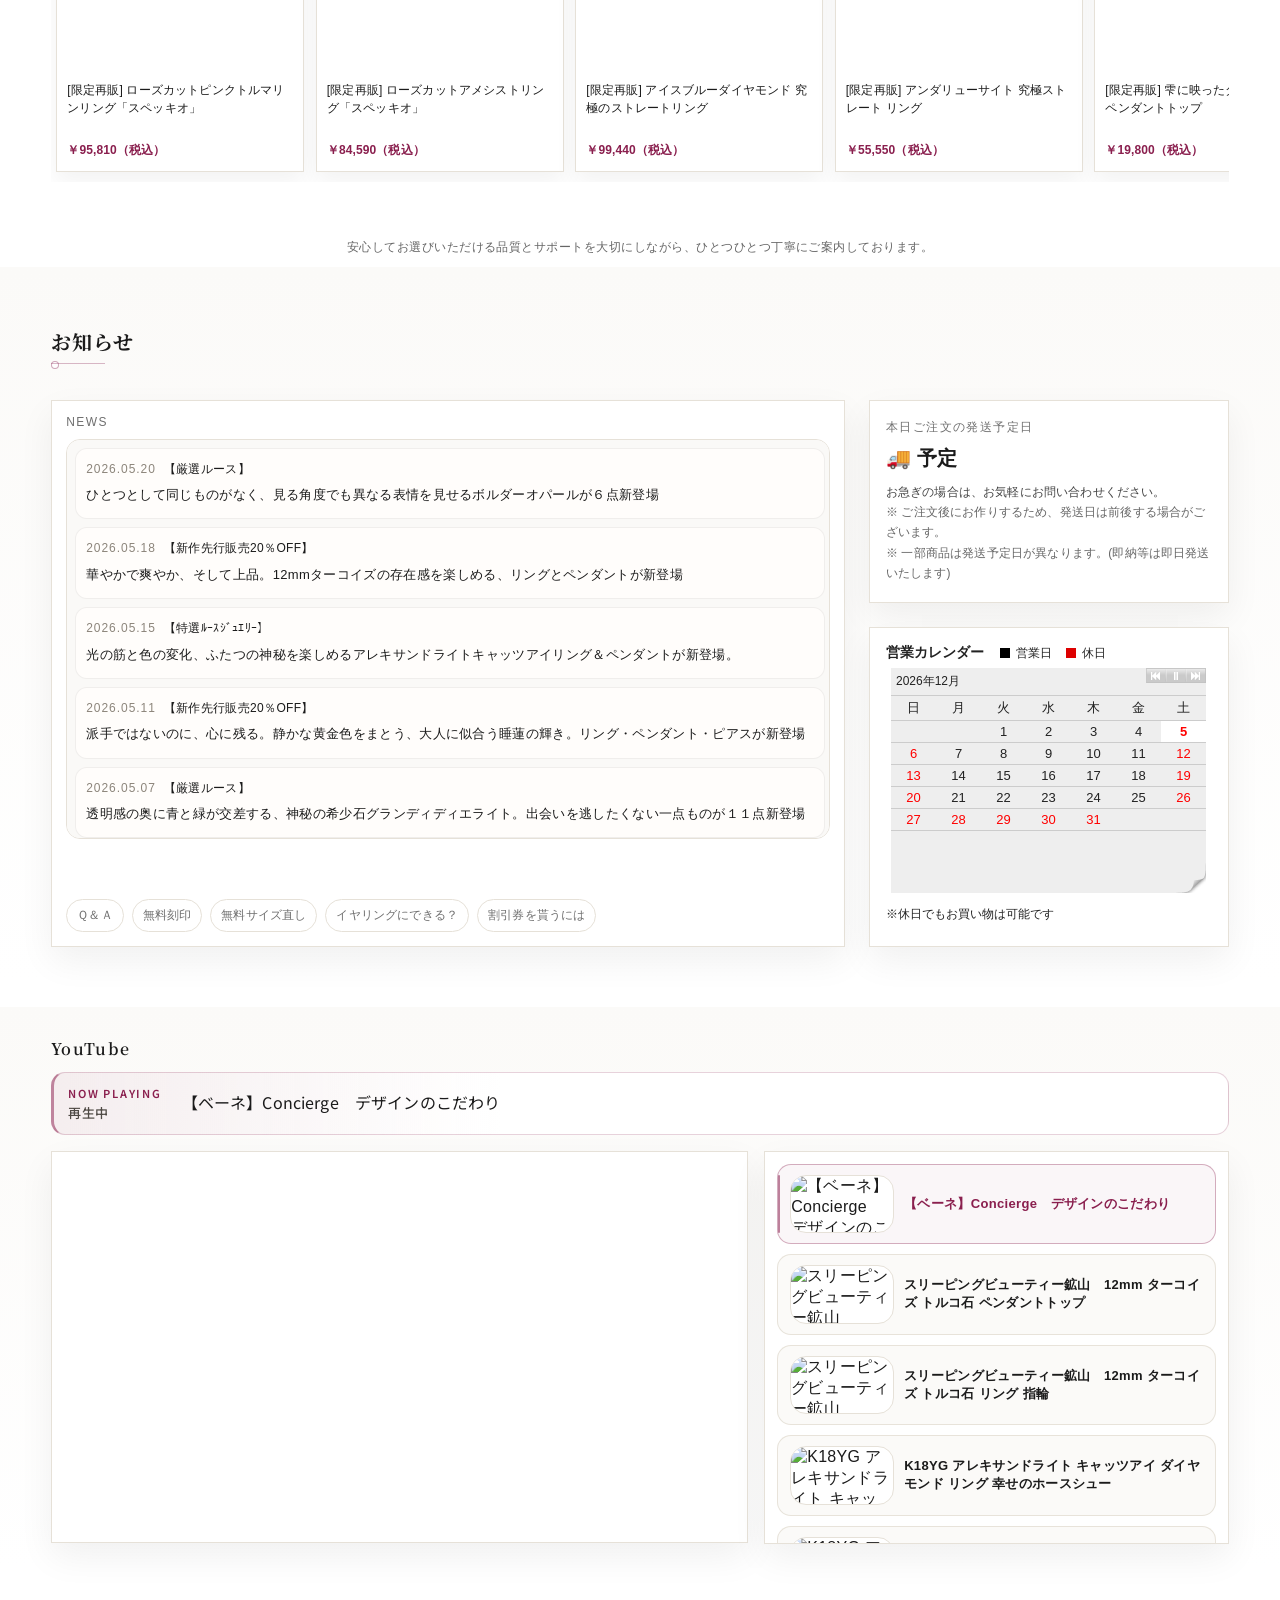
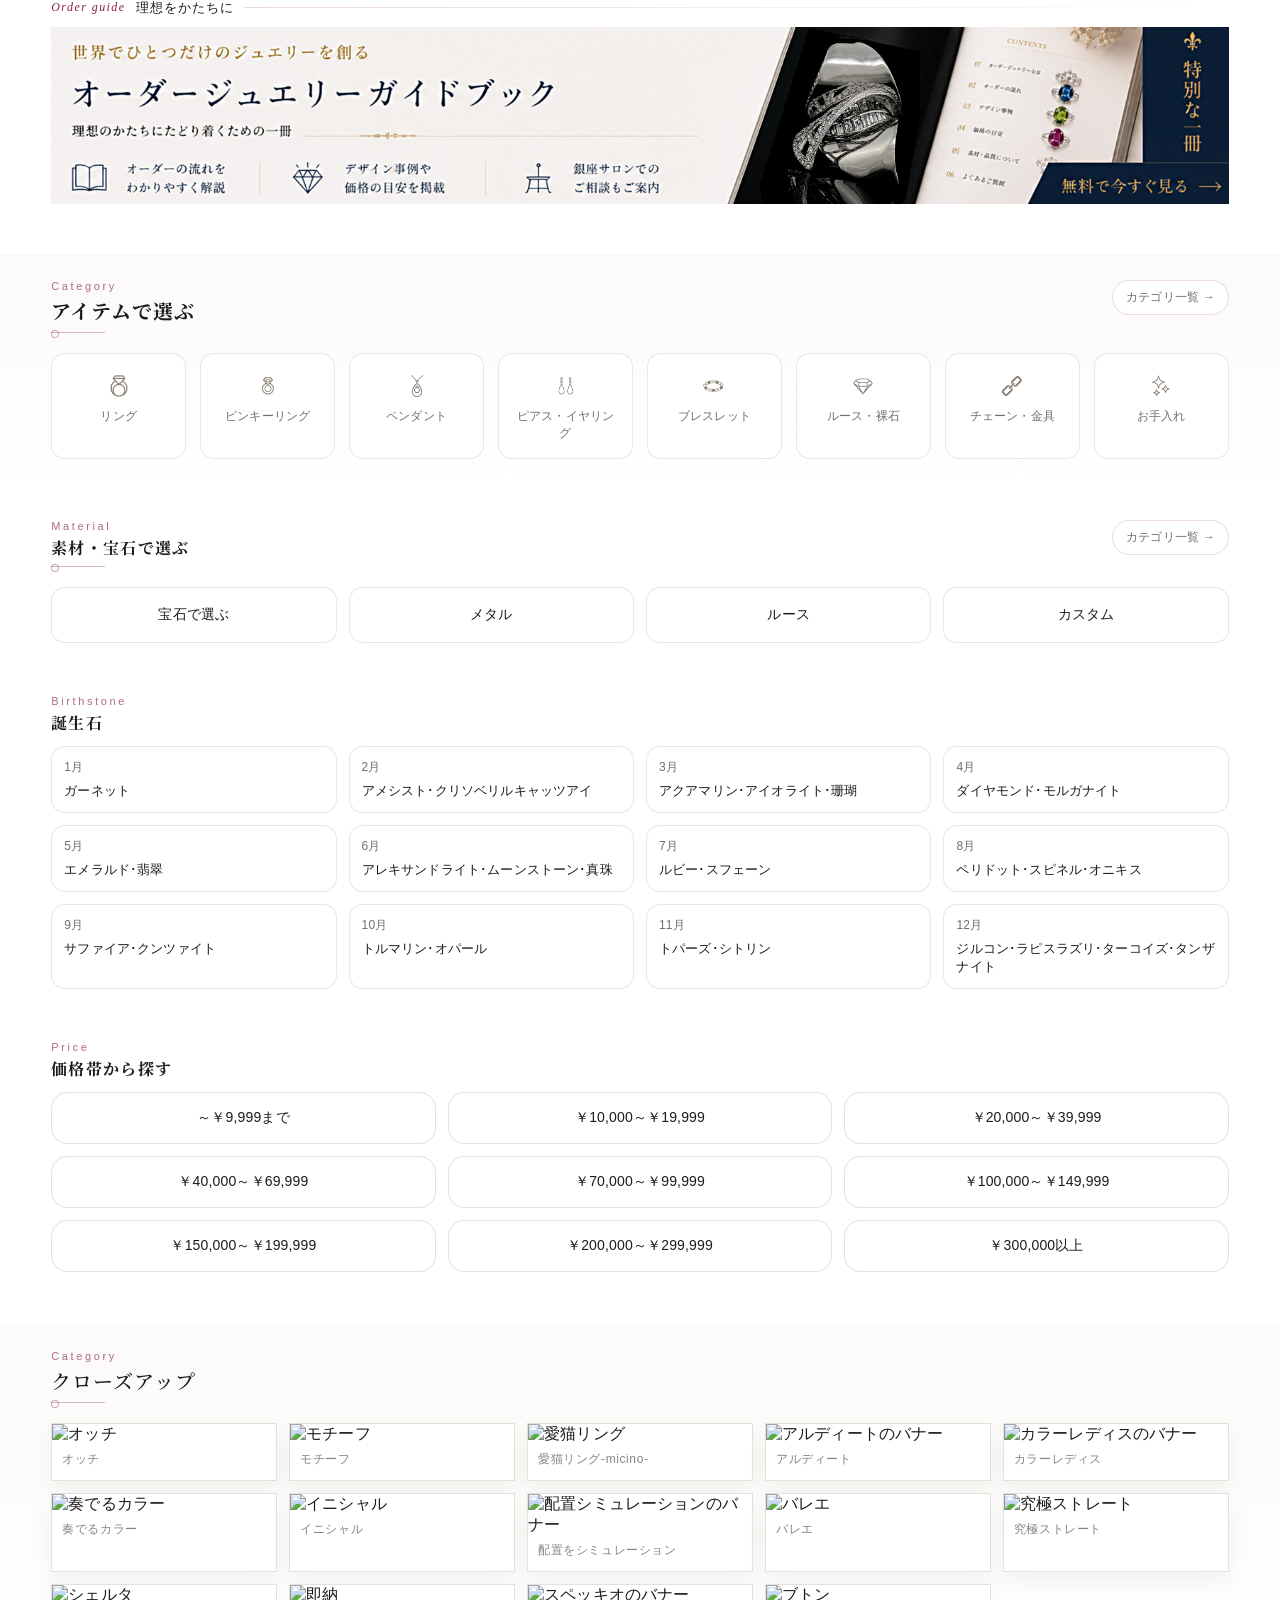
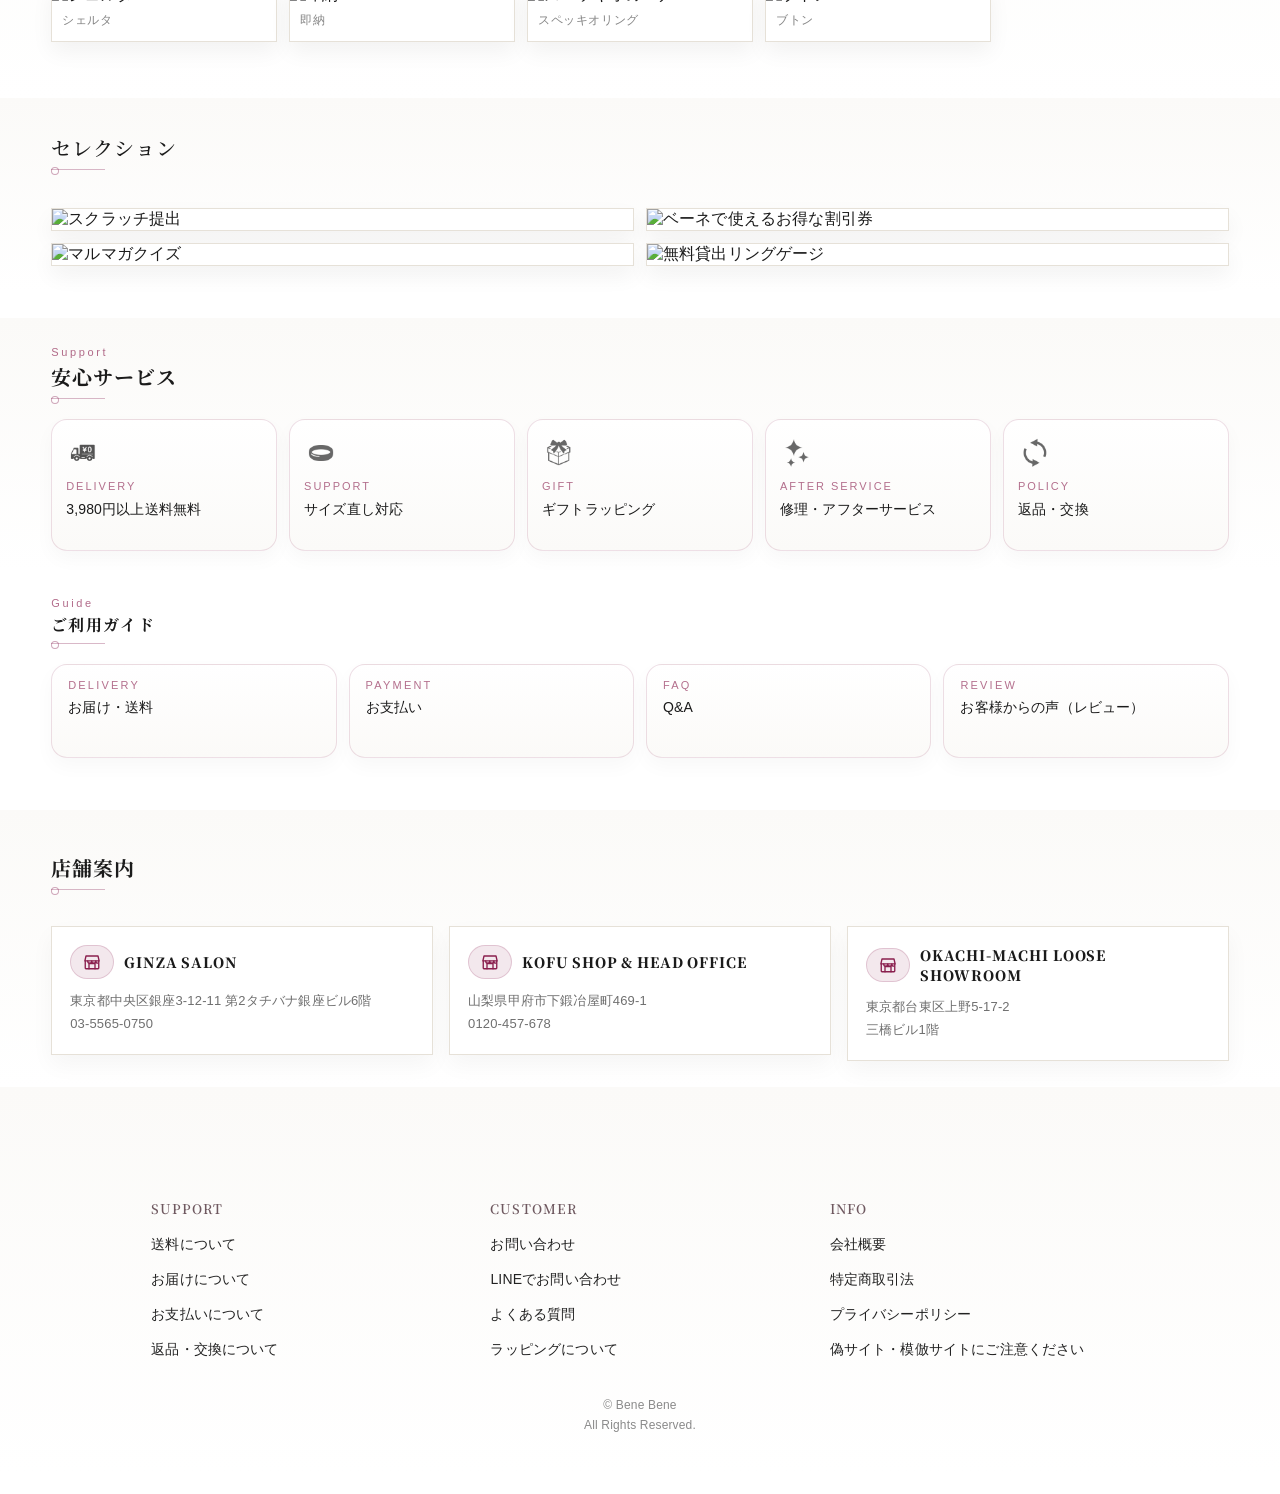
==== commit 097ae944: "Add files via upload" ====
--- a/h-top-main/index.html
+++ b/h-top-main/index.html
@@ -1232,7 +1232,10 @@
 <div class="categoryHead"><span class="sectionLabel sectionLabel--soft">Category</span><h2 class="h2 sectionTitle sectionTitle--catalog">クローズアップ</h2></div>
 </div>
 <div class="cardGrid closeupGrid">
-<a class="itemCard closeupCard" href="https://shop.bene-bene.com/metal"><span class="img closeupImageWrap"><img alt="メタルジュエリーのバナー" loading="lazy" src="https://image.rakuten.co.jp/bene/cabinet/tao/gold/banner/nt_metal.jpg"/></span><p class="featureCaption">メタルジュエリー</p></a>
+
+<a class="itemCard closeupCard" href="https://shop.bene-bene.com/fs/rosecut/c/Specchio"><span class="img closeupImageWrap"><img alt="スペッキオのバナー" loading="lazy" src="https://image.rakuten.co.jp/bene/cabinet/tao/gold/banner/lt_specchio.jpg"/></span><p class="featureCaption">スペッキオリング</p></a>
+
+
 <a class="itemCard closeupCard" href="https://shop.bene-bene.com/fs/rosecut/c/Ardito"><span class="img closeupImageWrap"><img alt="アルディートのバナー" loading="lazy" src="https://image.rakuten.co.jp/bene/cabinet/tao/gold/banner/nt_190507_ardito.jpg"/></span><p class="featureCaption">アルディート</p></a>
 <a class="itemCard closeupCard" href="https://shop.bene-bene.com/fs/rosecut/c/0000000407"><span class="img closeupImageWrap"><img alt="カラーレディスのバナー" loading="lazy" src="https://shop.bene-bene.com/bene_img/nt_colorladys.jpg"/></span><p class="featureCaption">カラーレディス</p></a>
 <a class="itemCard closeupCard" href="https://shop.bene-bene.com/fs/rosecut/c/gr808"><span class="img closeupImageWrap"><img alt="配置シミュレーションのバナー" loading="lazy" src="https://image.rakuten.co.jp/bene/cabinet/tao/gold/banner/lt_scustomjw.gif"/></span><p class="featureCaption">配置をシミュレーション</p></a>
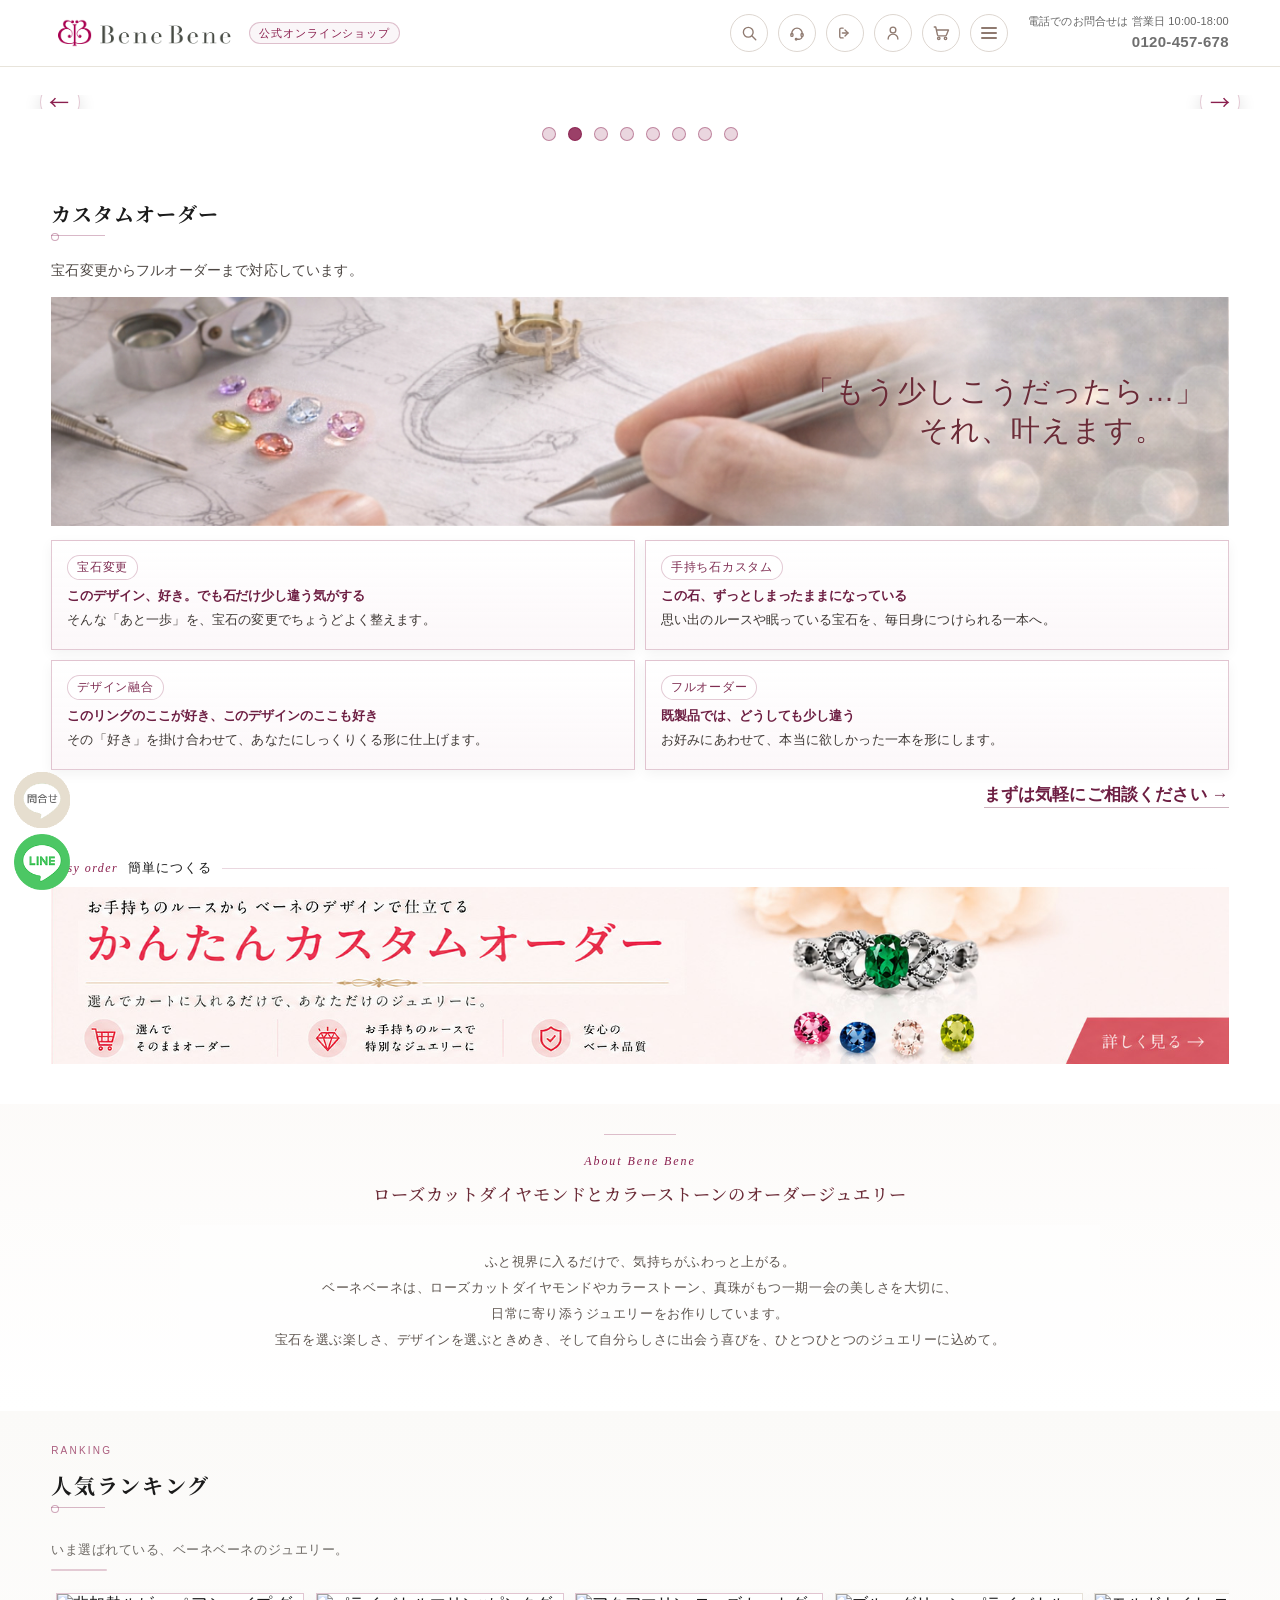
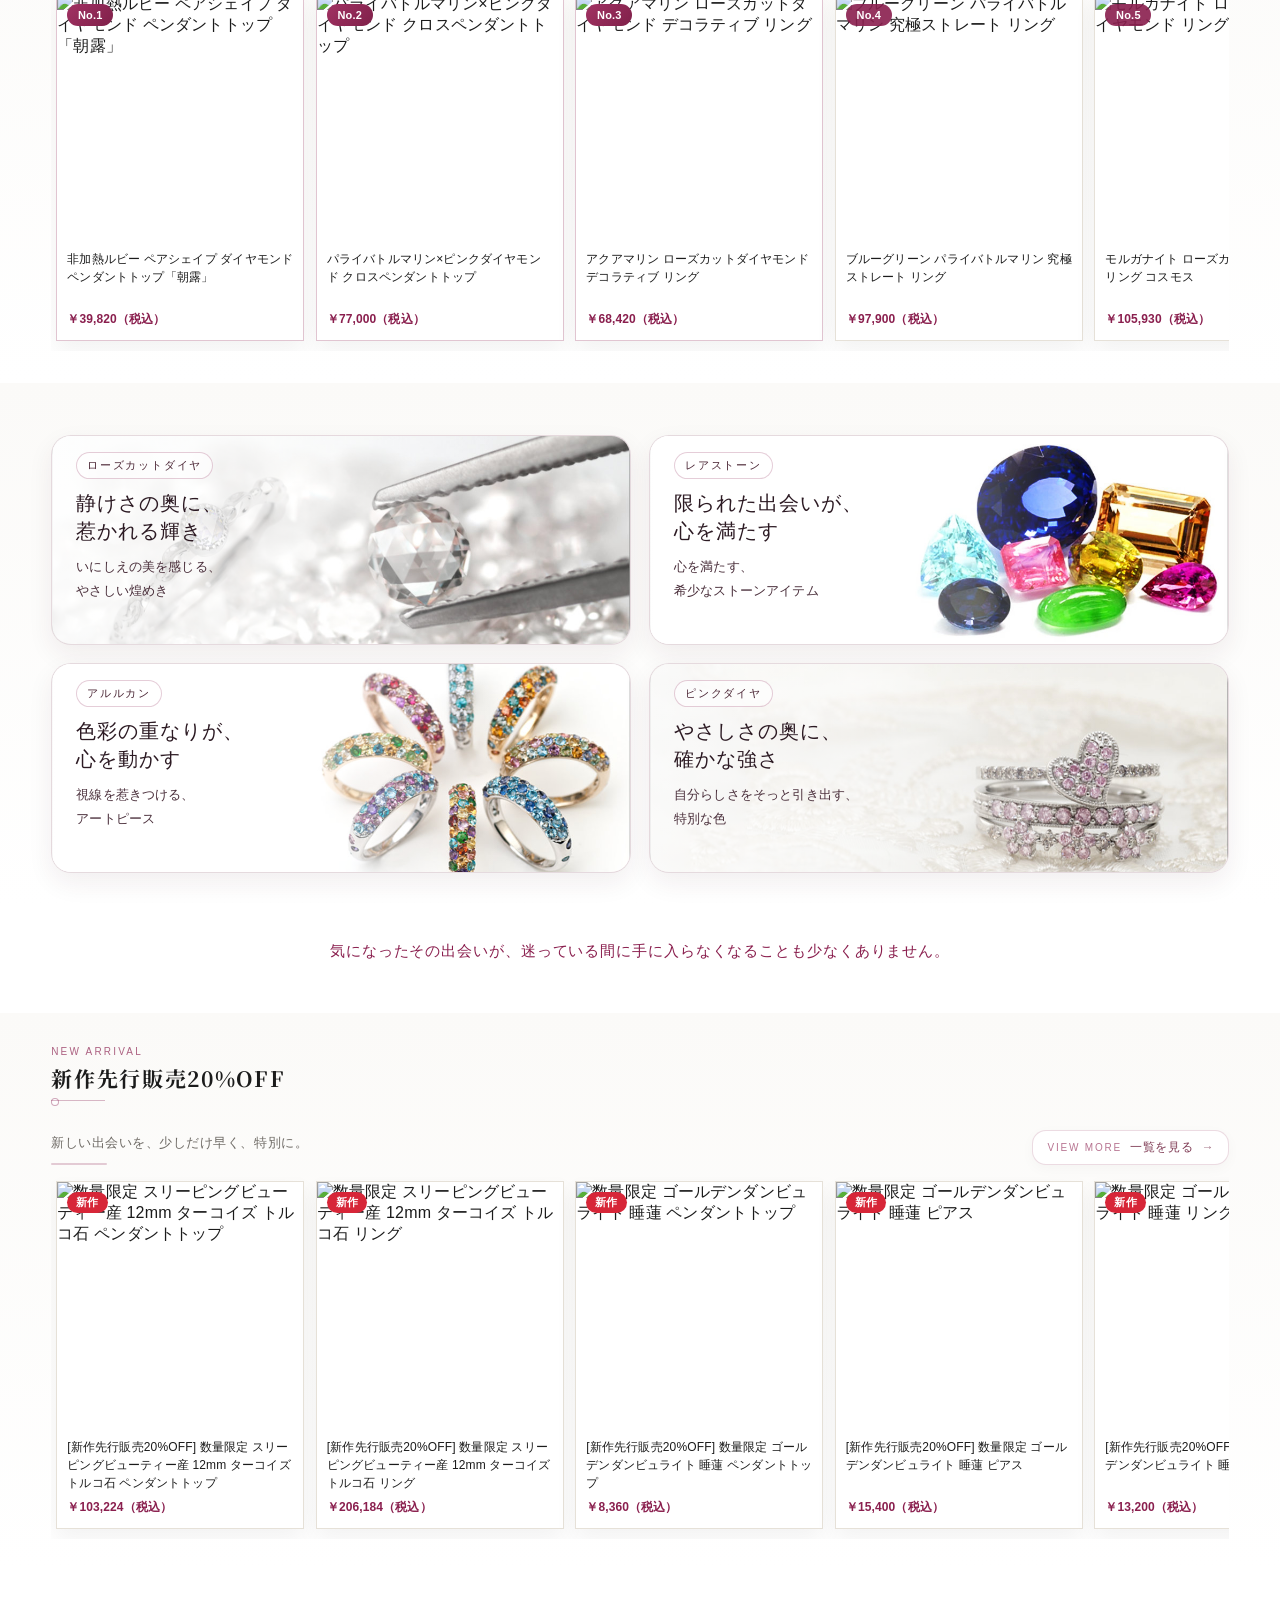
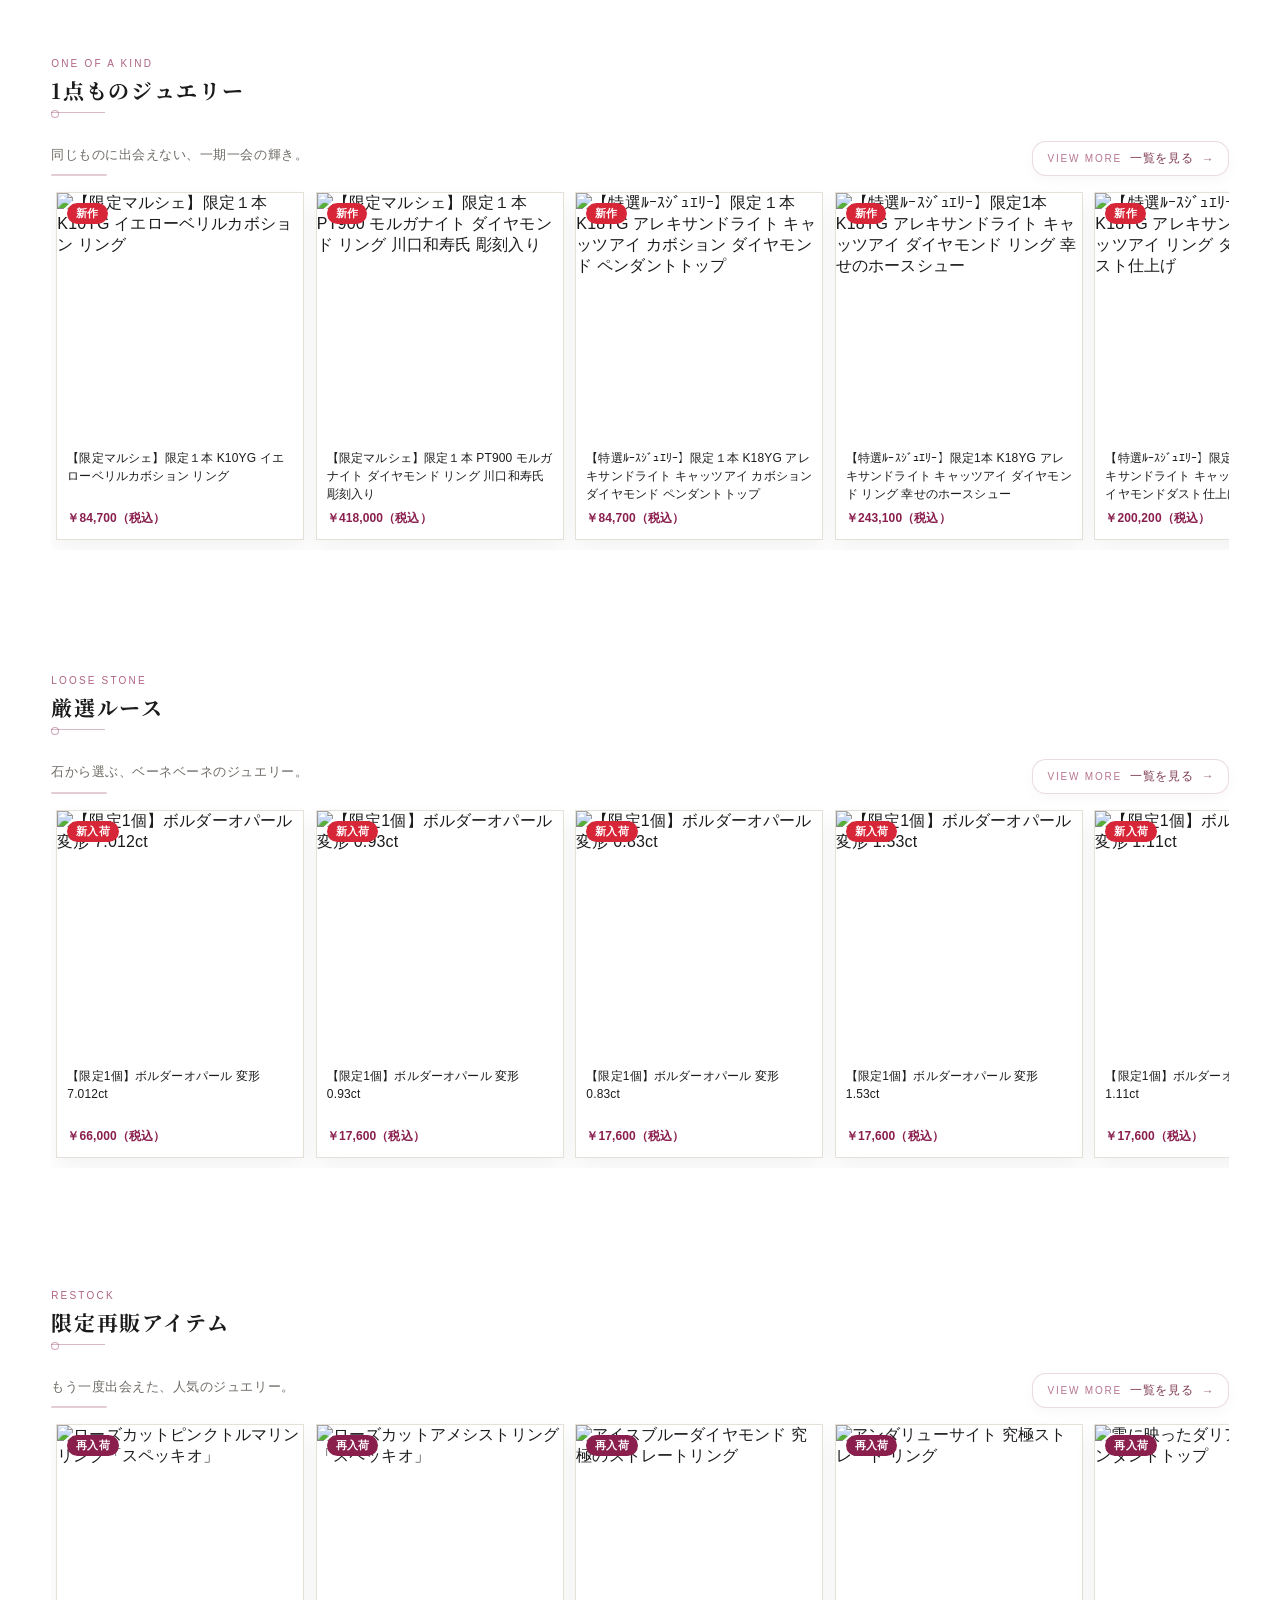
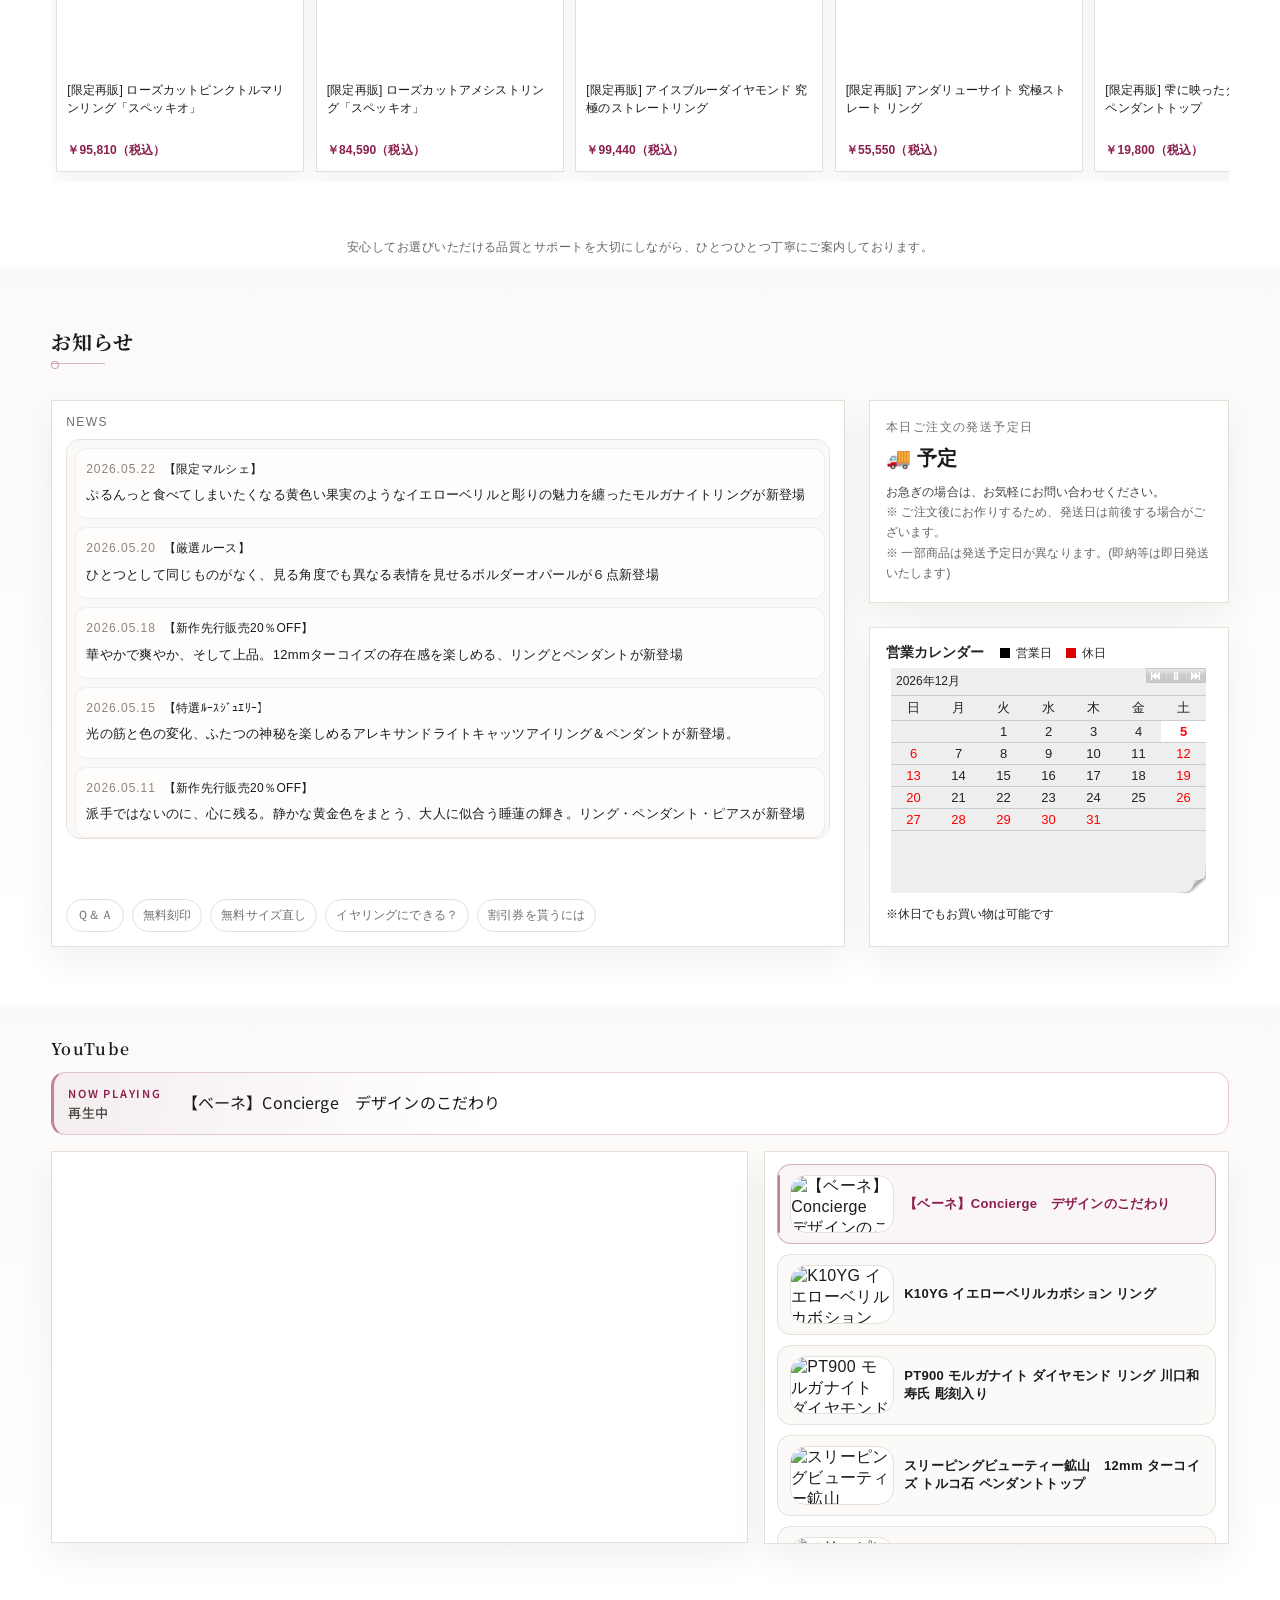
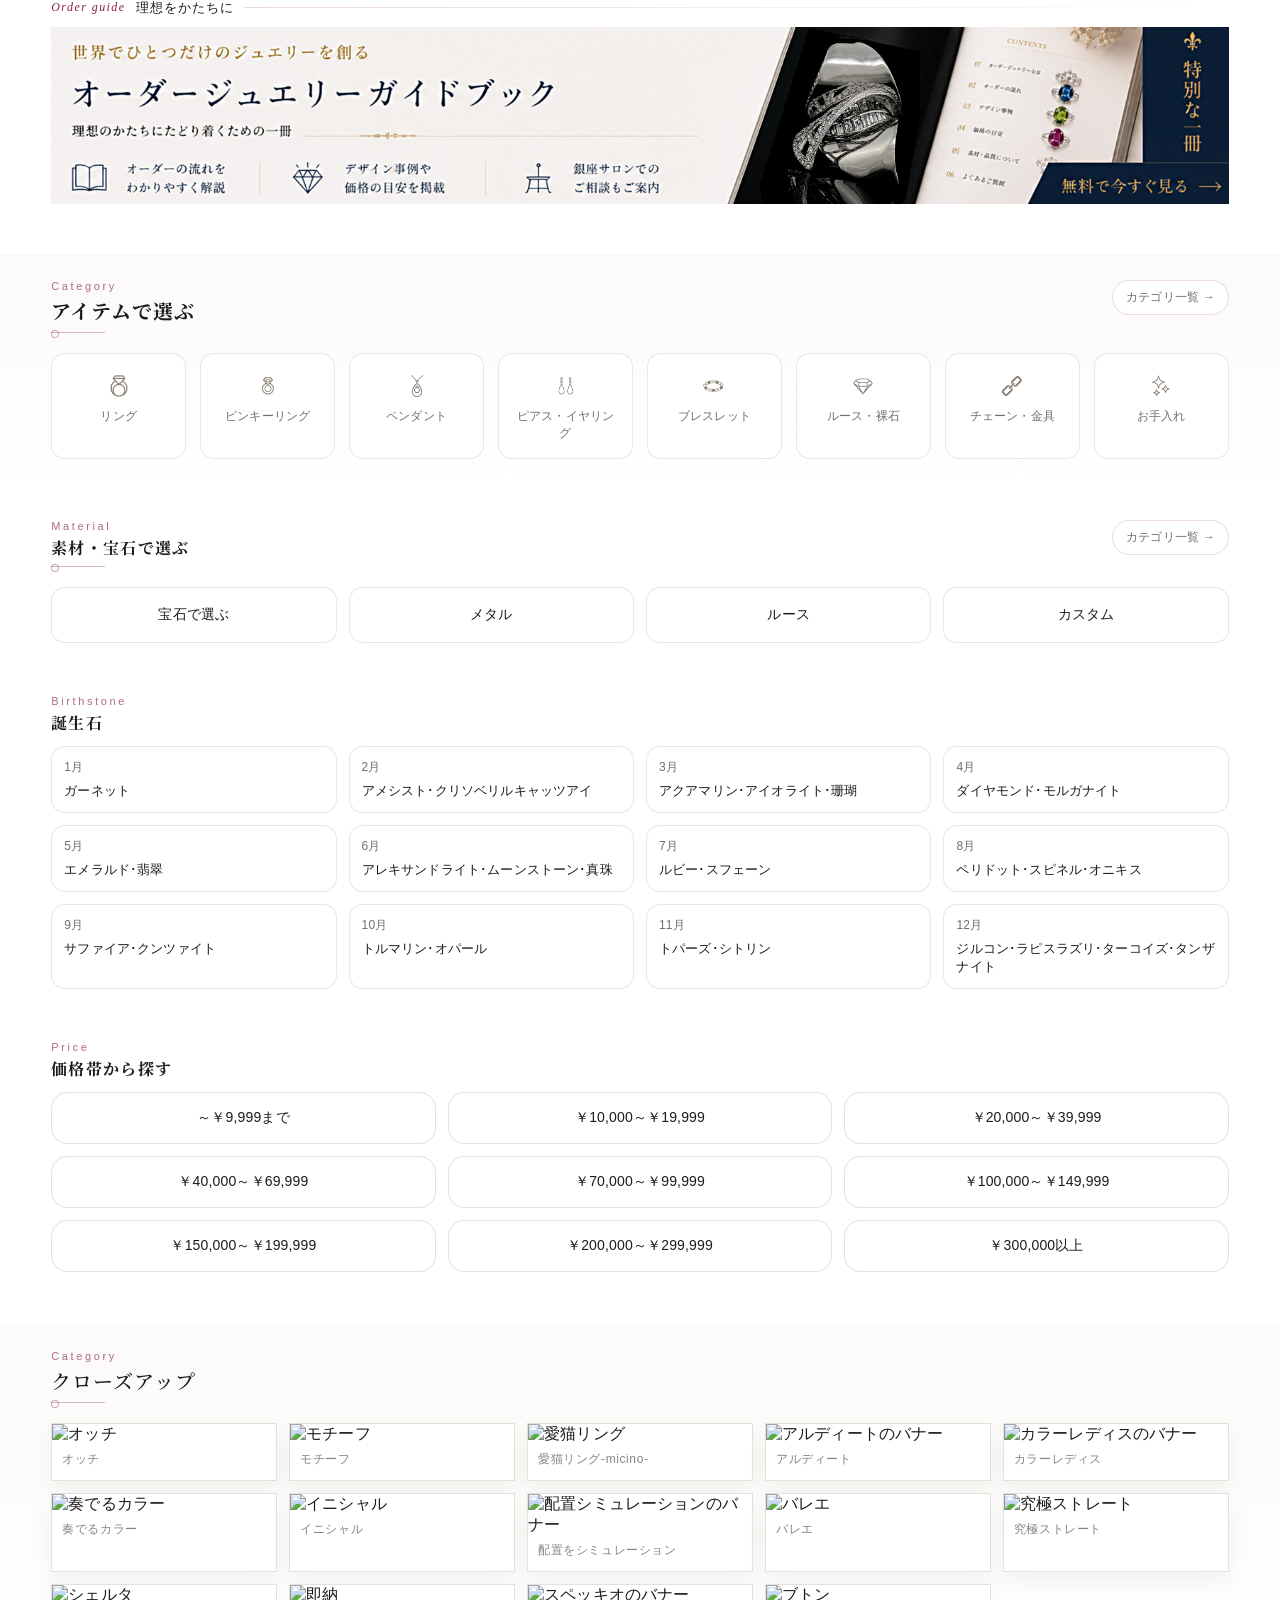
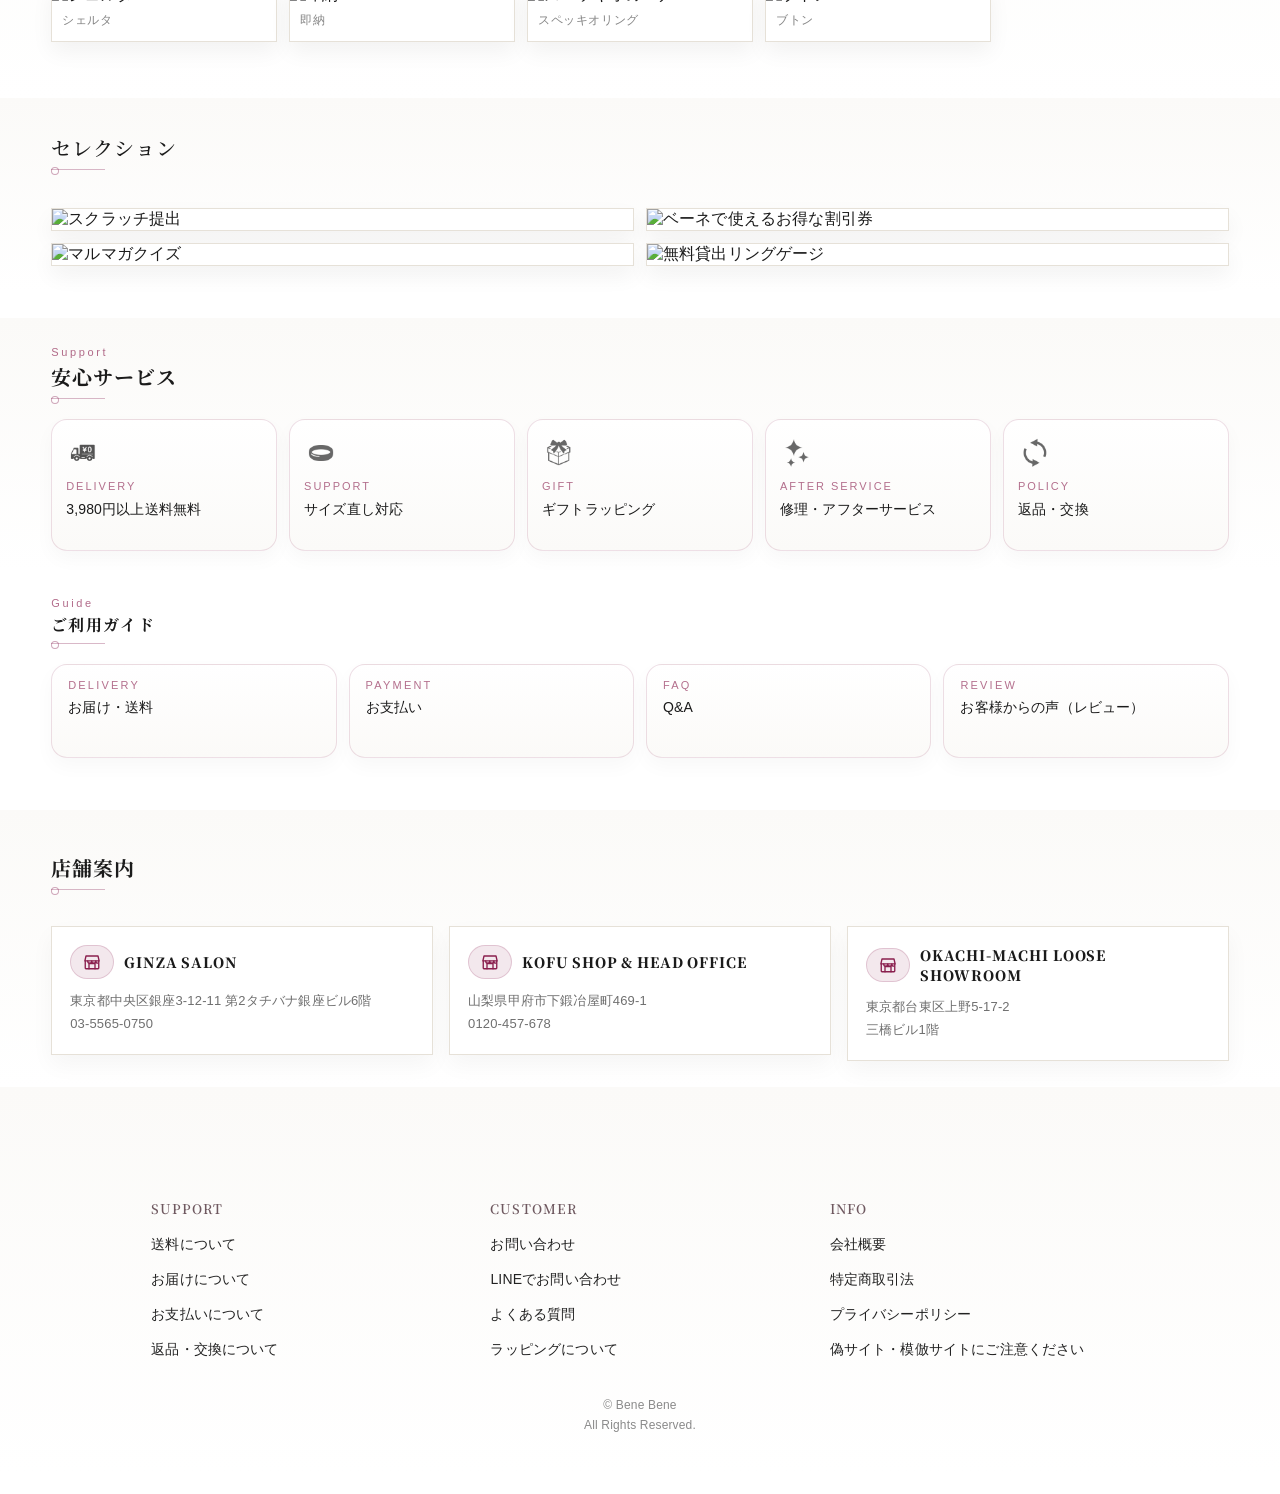
==== commit a1c92861: "Add files via upload" ====
--- a/h-top-main/index.html
+++ b/h-top-main/index.html
@@ -146,6 +146,13 @@
 
 
 
+<a class="heroCard" href="https://shop.bene-bene.com/fs/rosecut/c/l_marche">
+<picture>
+<source media="(min-width: 980px)" srcset="https://image.rakuten.co.jp/bene/cabinet/tao/gold/topcontent/b_marche_260522.jpg"/>
+<img alt="限定マルシェ" loading="lazy" src="https://image.rakuten.co.jp/bene/cabinet/tao/gold/topcontent/sb_260522marche.jpg"/>
+</picture>
+</a>
+
 <a class="heroCard" href="https://shop.bene-bene.com/loose/">
 <picture>
 <source media="(min-width: 980px)" srcset="https://image.rakuten.co.jp/bene/cabinet/tao/gold/topcontent/b_260520loose_980.jpg"/>
@@ -175,12 +182,6 @@
 </picture>
 </a>
 
-<a class="heroCard" href="https://shop.bene-bene.com/fs/rosecut/c/l_marche">
-<picture>
-<source media="(min-width: 980px)" srcset="https://image.rakuten.co.jp/bene/cabinet/tao/gold/topcontent/b_marche_260430.jpg"/>
-<img alt="限定マルシェ" loading="lazy" src="https://image.rakuten.co.jp/bene/cabinet/tao/gold/topcontent/sb_260430marche.jpg"/>
-</picture>
-</a>
 
 <a class="heroCard" href="https://shop.bene-bene.com/fs/rosecut/c/resale">
 <picture>
@@ -501,6 +502,19 @@
    <div aria-label="商品一覧" class="rowScroll horizontalScroll">
    
    
+   <a class="productCard rankCard" href="https://shop.bene-bene.com/fs/rosecut/tr-2268-b-toku-g">
+    <span class="rankNo isNew">新作</span>
+    <img alt="【限定マルシェ】限定１本 K10YG イエローベリルカボション リング" loading="lazy" src="https://image.rakuten.co.jp/bene/cabinet/tao/item20/tr-2268-b-toku-g-01.jpg" />
+    <p><span class="productCardTitle">【限定マルシェ】限定１本 K10YG イエローベリルカボション リング</span><span class="yen">￥84,700（税込）</span></p>
+  </a>
+
+<a class="productCard rankCard" href="https://shop.bene-bene.com/fs/rosecut/tr-2743">
+    <span class="rankNo isNew">新作</span>
+    <img alt="【限定マルシェ】限定１本 PT900 モルガナイト ダイヤモンド リング 川口和寿氏 彫刻入り" loading="lazy" src="https://image.rakuten.co.jp/bene/cabinet/tao/item20/tr-2743-01.jpg" />
+    <p><span class="productCardTitle">【限定マルシェ】限定１本 PT900 モルガナイト ダイヤモンド リング 川口和寿氏 彫刻入り</span><span class="yen">￥418,000（税込）</span></p>
+    
+    
+   
    <a class="productCard rankCard" href="https://shop.bene-bene.com/fs/rosecut/tp-396-toku-u">
     <span class="rankNo isNew">新作</span>
     <img alt="【特選ﾙｰｽｼﾞｭｴﾘｰ】限定１本 K18YG アレキサンドライト キャッツアイ カボション ダイヤモンド ペンダントトップ" loading="lazy" src="https://image.rakuten.co.jp/bene/cabinet/tao/item20/tp-396-toku-u-01.jpg" />
@@ -532,17 +546,7 @@
     <p><span class="productCardTitle">【特選ﾙｰｽｼﾞｭｴﾘｰ】限定１本 PT900 7.86ct タンザナイト 0.19ct ダイヤモンドリング 川口和寿氏 彫刻入り</span><span class="yen">￥1,089,000（税込）</span></p>
   </a>
 
-  <a class="productCard rankCard" href="https://shop.bene-bene.com/fs/rosecut/tr-2741">
-    <span class="rankNo isNew">新作</span>
-    <img alt="【限定マルシェ】限定１本 PT900 UV蛍光 ピンクサファイア ダイヤモンド リング 川口和寿氏 彫刻入り" loading="lazy" src="https://image.rakuten.co.jp/bene/cabinet/tao/item20/tr-2741-01.jpg"/>
-    <p><span class="productCardTitle">【限定マルシェ】限定１本 PT900 UV蛍光 ピンクサファイア ダイヤモンド リング 川口和寿氏 彫刻入り</span><span class="yen">￥429,000（税込）</span></p>
-  </a>
-
-  <a class="productCard rankCard" href="https://shop.bene-bene.com/fs/rosecut/tr-2742">
-    <span class="rankNo isNew">新作</span>
-    <img alt="【限定マルシェ】限定１本 PT900 グリーンガーネット ダイヤモンド リング 川口和寿氏 彫刻入り" loading="lazy" src="https://image.rakuten.co.jp/bene/cabinet/tao/item20/tr-2742-01.jpg"/>
-    <p><span class="productCardTitle">【限定マルシェ】限定１本 PT900 グリーンガーネット ダイヤモンド リング 川口和寿氏 彫刻入り</span><span class="yen">￥429,000（税込）</span></p>
-  </a>
+
 
 
   
@@ -788,6 +792,10 @@
 <div class="news-list-wrap">
 <div aria-label="ニュース一覧" class="newsList news-list" role="list">
 
+
+<a href="https://shop.bene-bene.com/fs/rosecut/c/l_marche" class="newsItem" role="listitem">
+<div class="newsItem__meta"><time class="newsItem__date" datetime="2026-05-22">2026.05.22</time><span class="newsItem__category">【限定マルシェ】</span></div>
+<div class="newsItem__body"><span class="newsItem__text newsItem__text--pc">ぷるんっと食べてしまいたくなる黄色い果実のようなイエローベリルと彫りの魅力を纏ったモルガナイトリングが新登場</span><span class="newsItem__text newsItem__text--sp">イエローとピンクのベリルリングが2点登場</span></div>
 
 
 <a href="https://shop.bene-bene.com/loose/" class="newsItem" role="listitem">
@@ -963,6 +971,42 @@
 
 
 <button class="ytItem"
+   data-video-id="smQfT0cZiUg"
+   data-href="https://shop.bene-bene.com/fs/rosecut/tr-2268-b-toku-g"
+   data-url="https://shop.bene-bene.com/fs/rosecut/tr-2268-b-toku-g"
+   data-title="K10YG イエローベリルカボション リング"
+   type="button">
+  <span class="ytThumb">
+    <span class="thumb-wrapper">
+      <img class="thumb" src="https://img.youtube.com/vi/smQfT0cZiUg/hqdefault.jpg" alt="K10YG イエローベリルカボション リング" draggable="false">
+      <span class="play-icon"></span>
+    </span>
+  </span>
+  <span class="ytMeta">
+    <strong>K10YG イエローベリルカボション リング</strong>
+  </span>
+</button>
+
+<button class="ytItem"
+   data-video-id="Vcg7bPt-J7M"
+   data-href="https://shop.bene-bene.com/fs/rosecut/tr-2743"
+   data-url="https://shop.bene-bene.com/fs/rosecut/tr-2743"
+   data-title="PT900 モルガナイト ダイヤモンド リング 彫刻家 川口和寿氏 彫刻入り"
+   type="button">
+  <span class="ytThumb">
+    <span class="thumb-wrapper">
+      <img class="thumb" src="https://img.youtube.com/vi/Vcg7bPt-J7M/hqdefault.jpg" alt="PT900 モルガナイト ダイヤモンド リング 彫刻家 川口和寿氏 彫刻入り" draggable="false">
+      <span class="play-icon"></span>
+    </span>
+  </span>
+  <span class="ytMeta">
+    <strong>PT900 モルガナイト ダイヤモンド リング 川口和寿氏 彫刻入り</strong>
+  </span>
+</button>
+
+
+
+<button class="ytItem"
    data-video-id="UoiMwu5waMc"
    data-href="https://shop.bene-bene.com/fs/rosecut/tp-432-trc"
    data-url="https://shop.bene-bene.com/fs/rosecut/tp-432-trc"
@@ -1087,39 +1131,6 @@
   </span>
 </button>
 
-<button class="ytItem"
-   data-video-id="sNAKAsEwWno"
-   data-href="https://shop.bene-bene.com/fs/rosecut/ur-11-toku-h"
-   data-url="https://shop.bene-bene.com/fs/rosecut/ur-11-toku-h"
-   data-title="K18CG マラヤガーネット ダイヤモンド リング"
-   type="button">
-  <span class="ytThumb">
-    <span class="thumb-wrapper">
-      <img class="thumb" src="https://img.youtube.com/vi/sNAKAsEwWno/hqdefault.jpg" alt="K18CG マラヤガーネット ダイヤモンド リング" draggable="false">
-      <span class="play-icon"></span>
-    </span>
-  </span>
-  <span class="ytMeta">
-    <strong>K18CG マラヤガーネット ダイヤモンド リング</strong>
-  </span>
-</button>
-
-<button class="ytItem"
-   data-video-id="SkAFH3b3GvA"
-   data-href="https://shop.bene-bene.com/fs/rosecut/tr-2802"
-   data-url="https://shop.bene-bene.com/fs/rosecut/tr-2802"
-   data-title="K18YG 大粒 ペリドット ダイヤモンド リング"
-   type="button">
-  <span class="ytThumb">
-    <span class="thumb-wrapper">
-      <img class="thumb" src="https://img.youtube.com/vi/SkAFH3b3GvA/hqdefault.jpg" alt="K18YG 大粒 ペリドット ダイヤモンド リング" draggable="false">
-      <span class="play-icon"></span>
-    </span>
-  </span>
-  <span class="ytMeta">
-    <strong>K18YG 大粒 ペリドット ダイヤモンド リング</strong>
-  </span>
-</button>
 
 
 
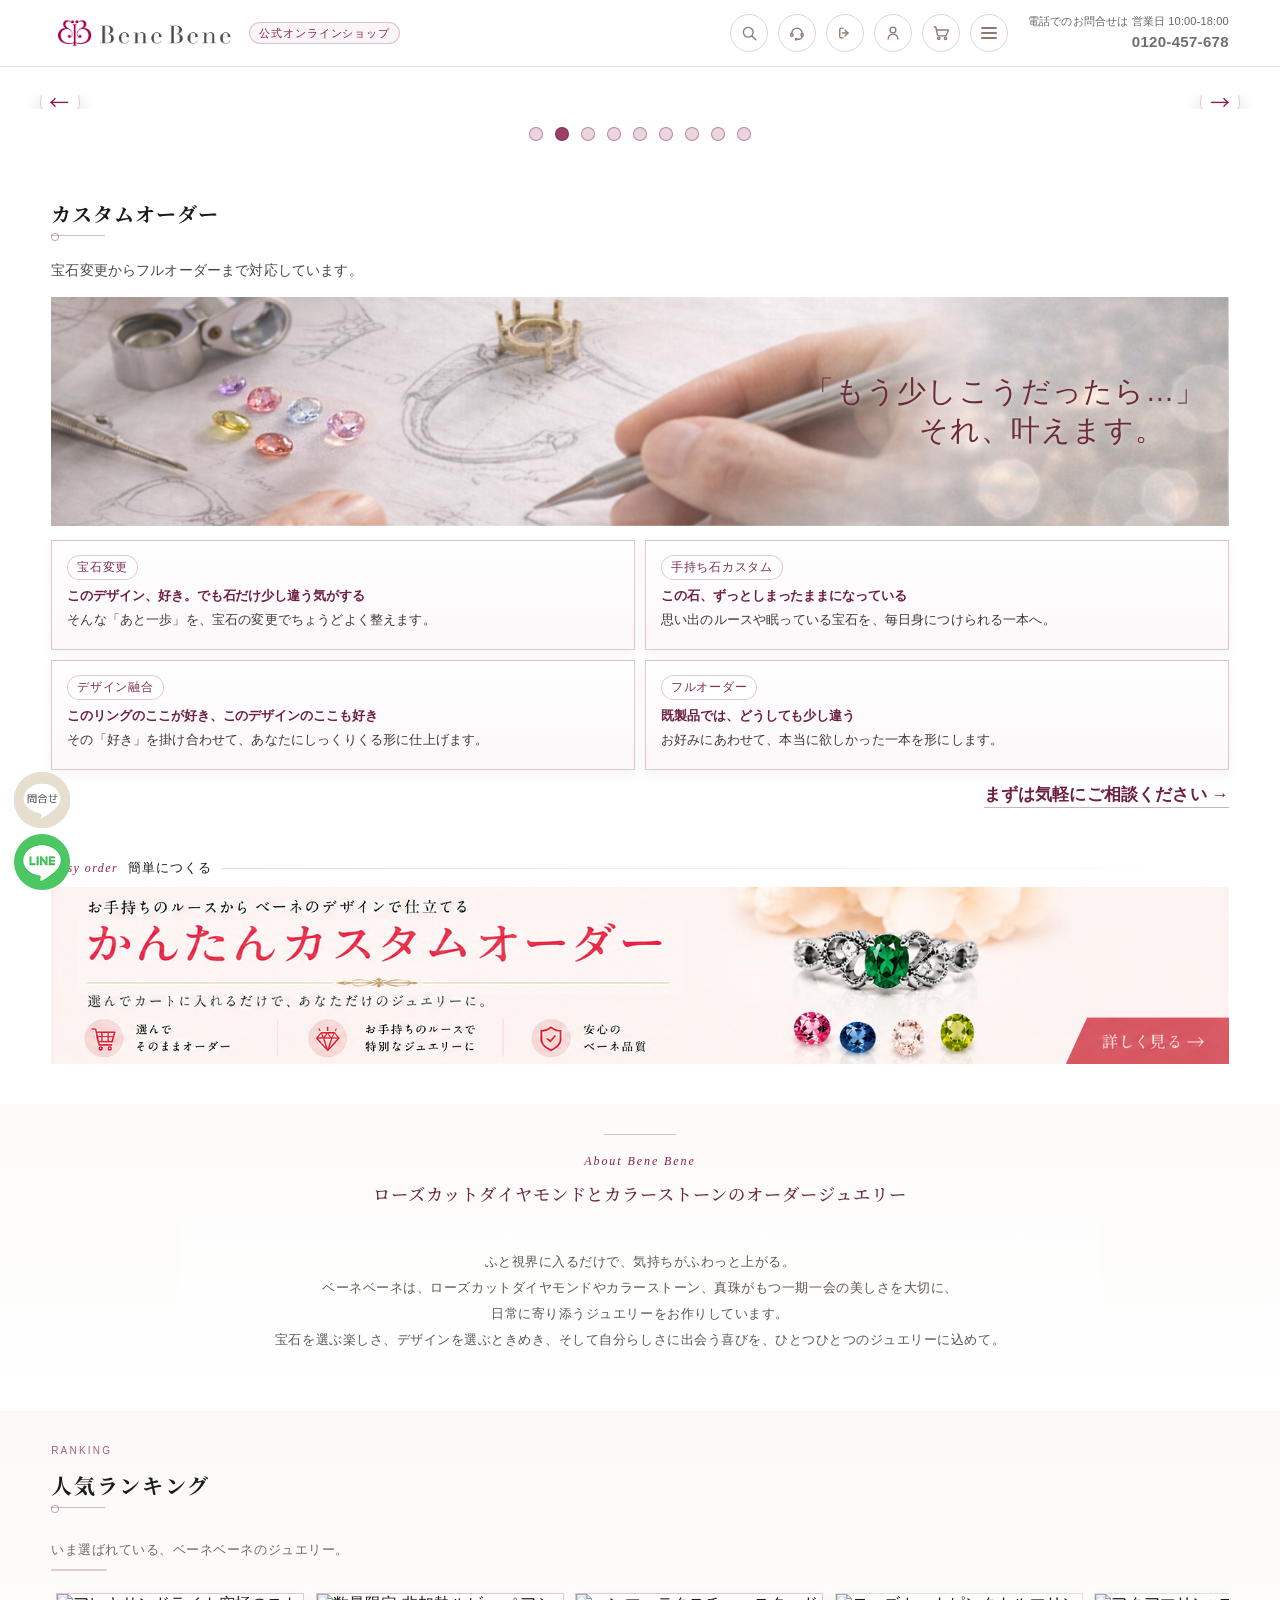
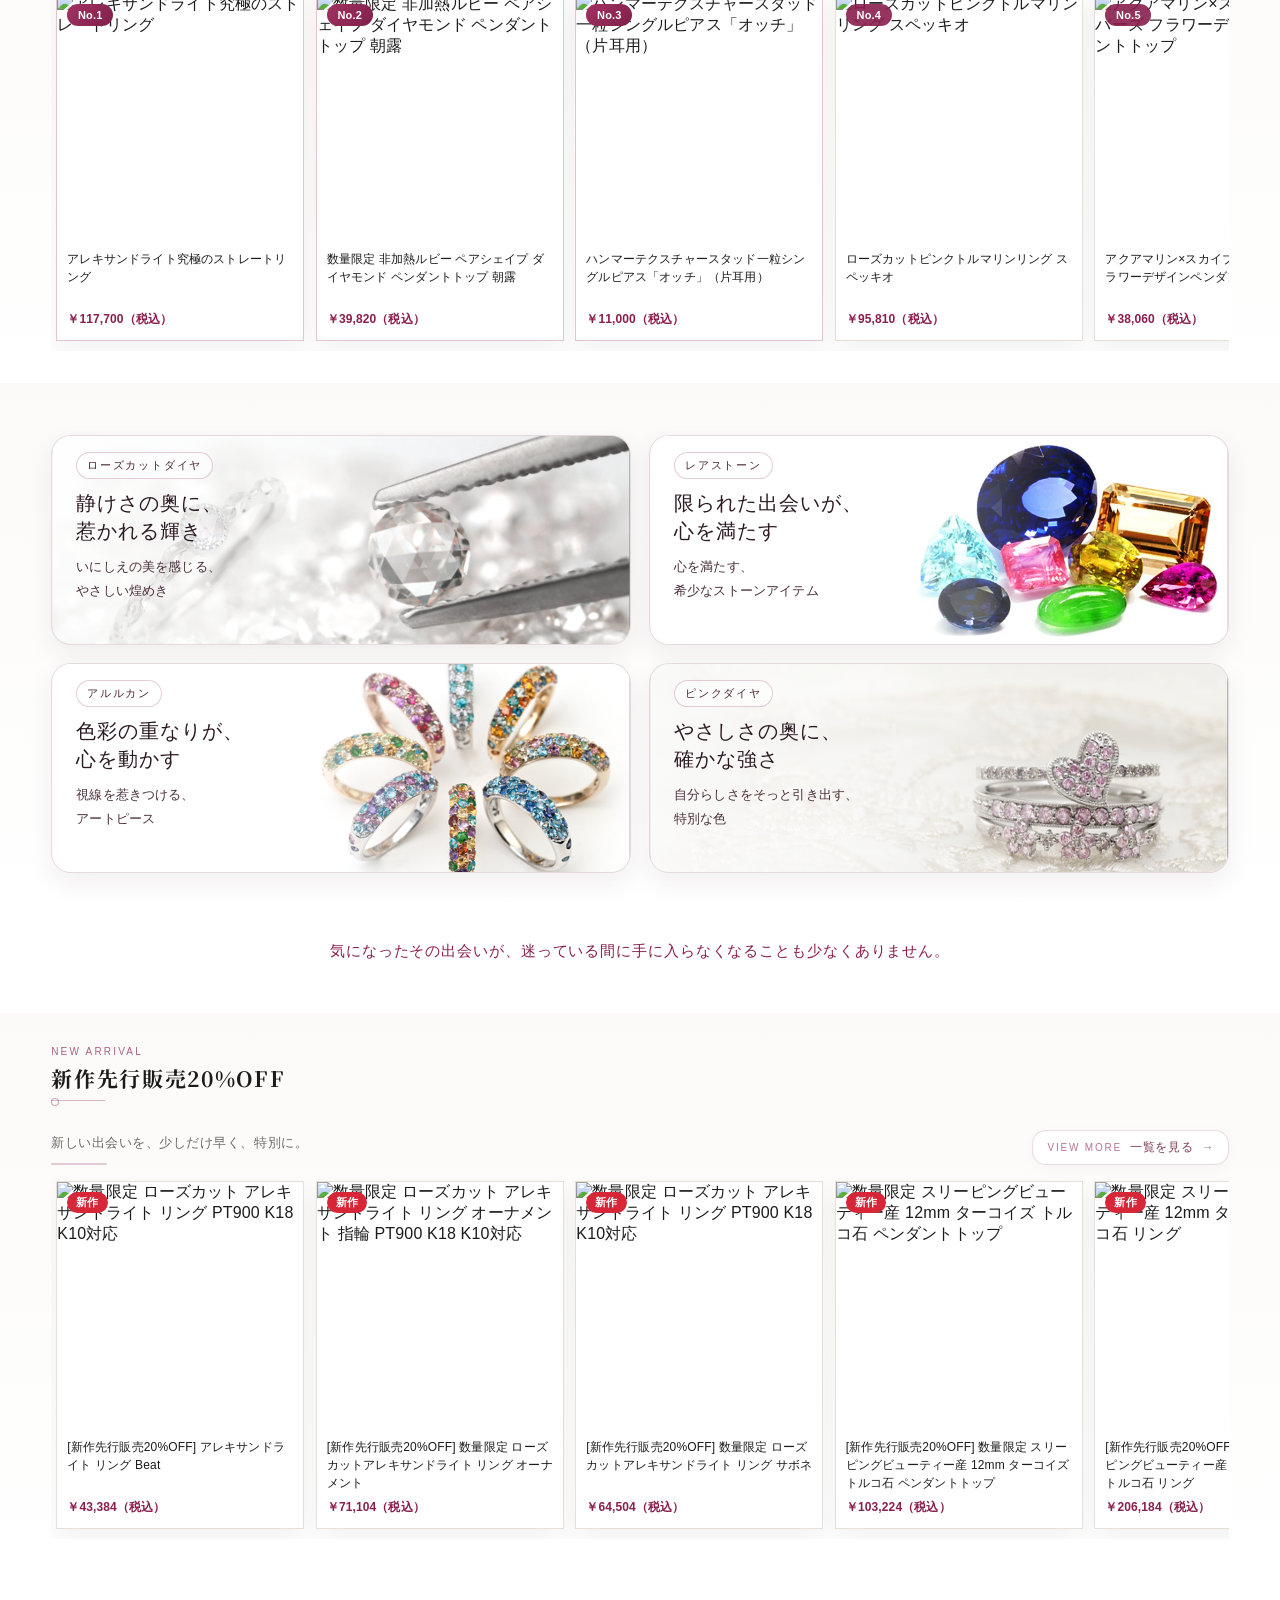
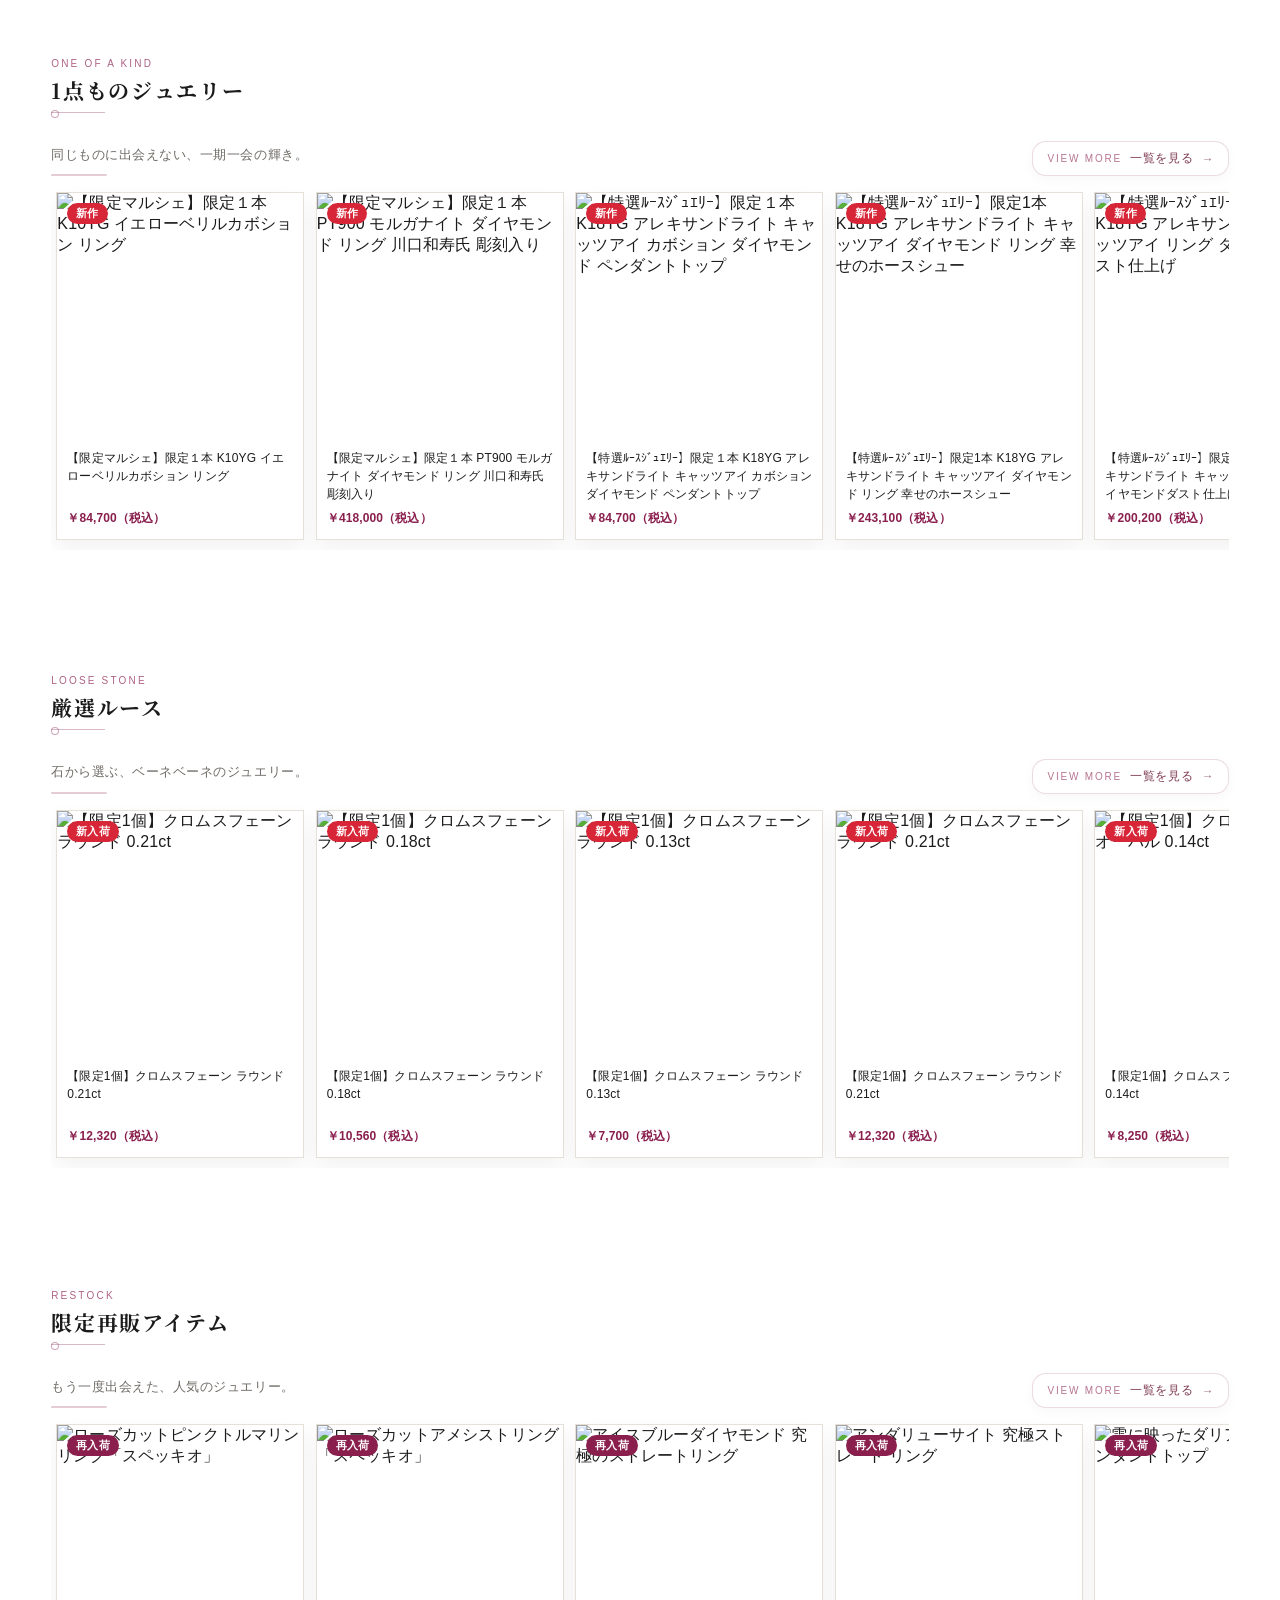
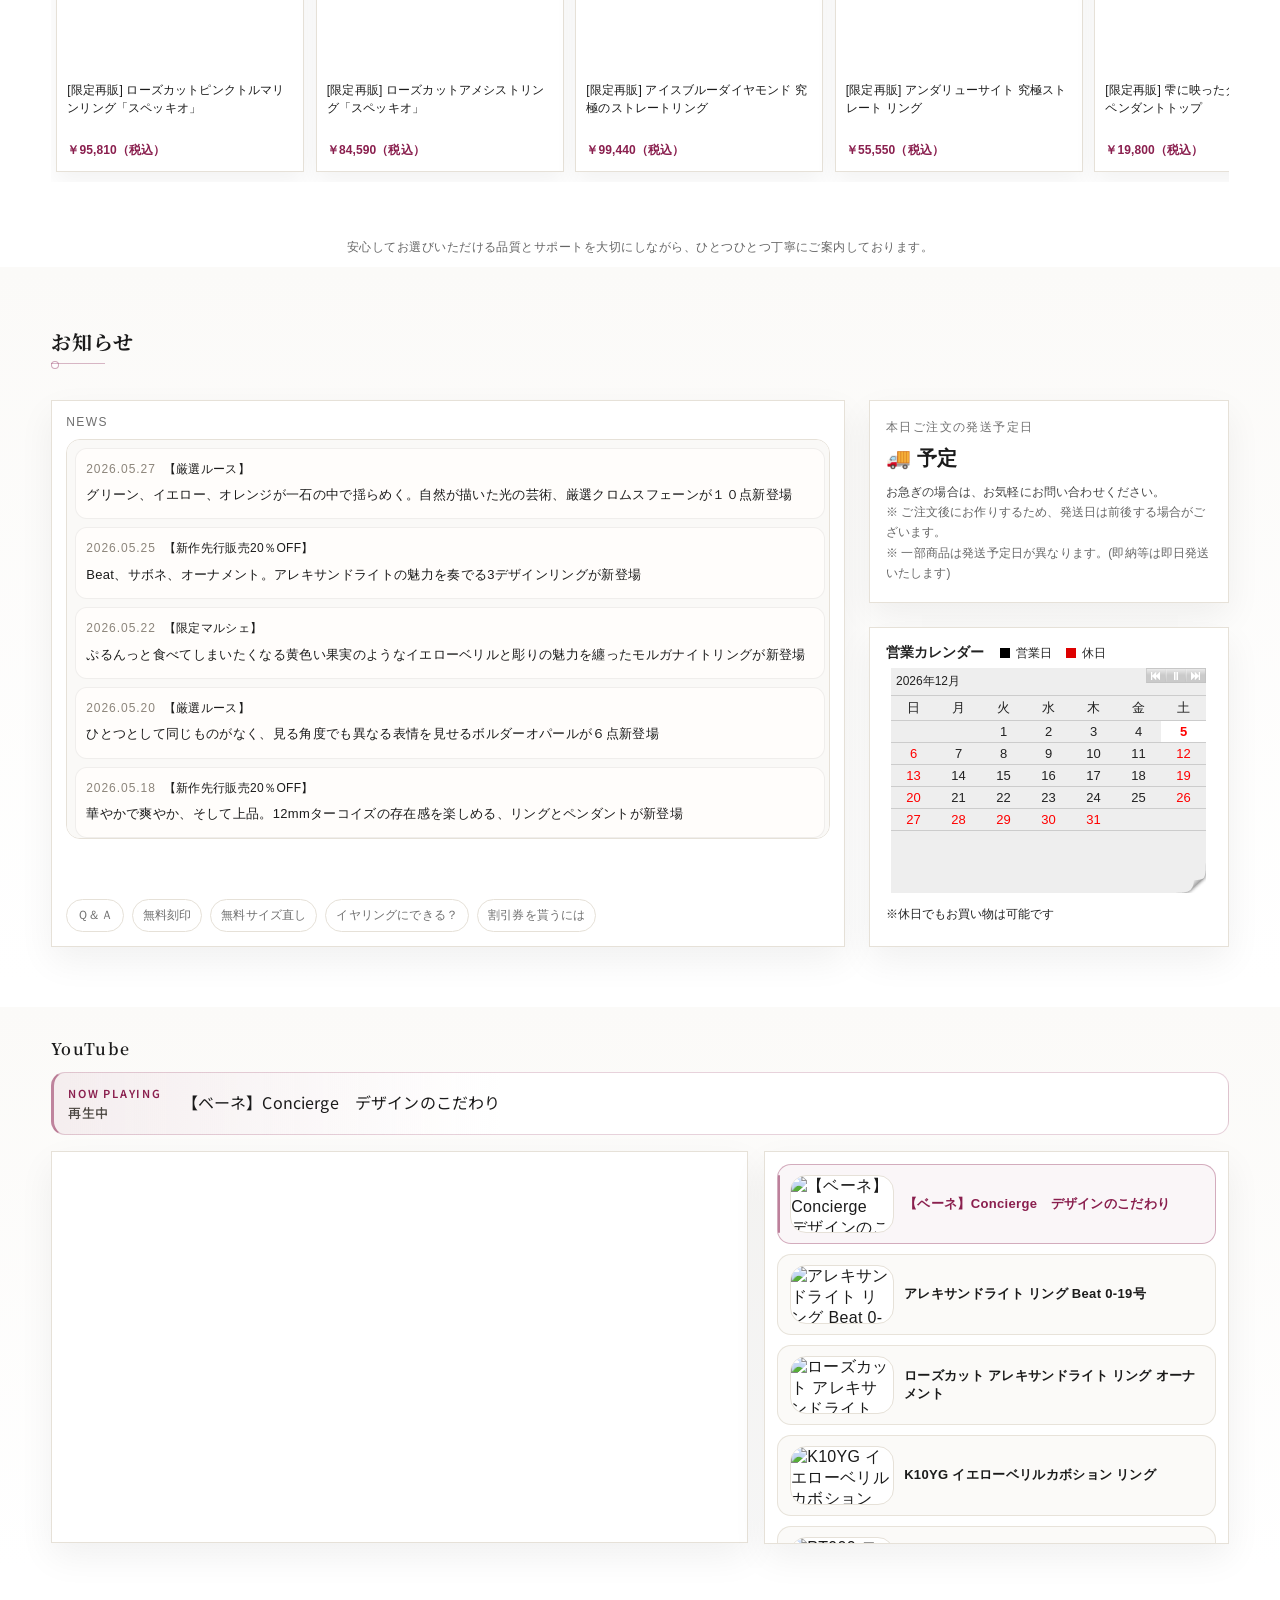
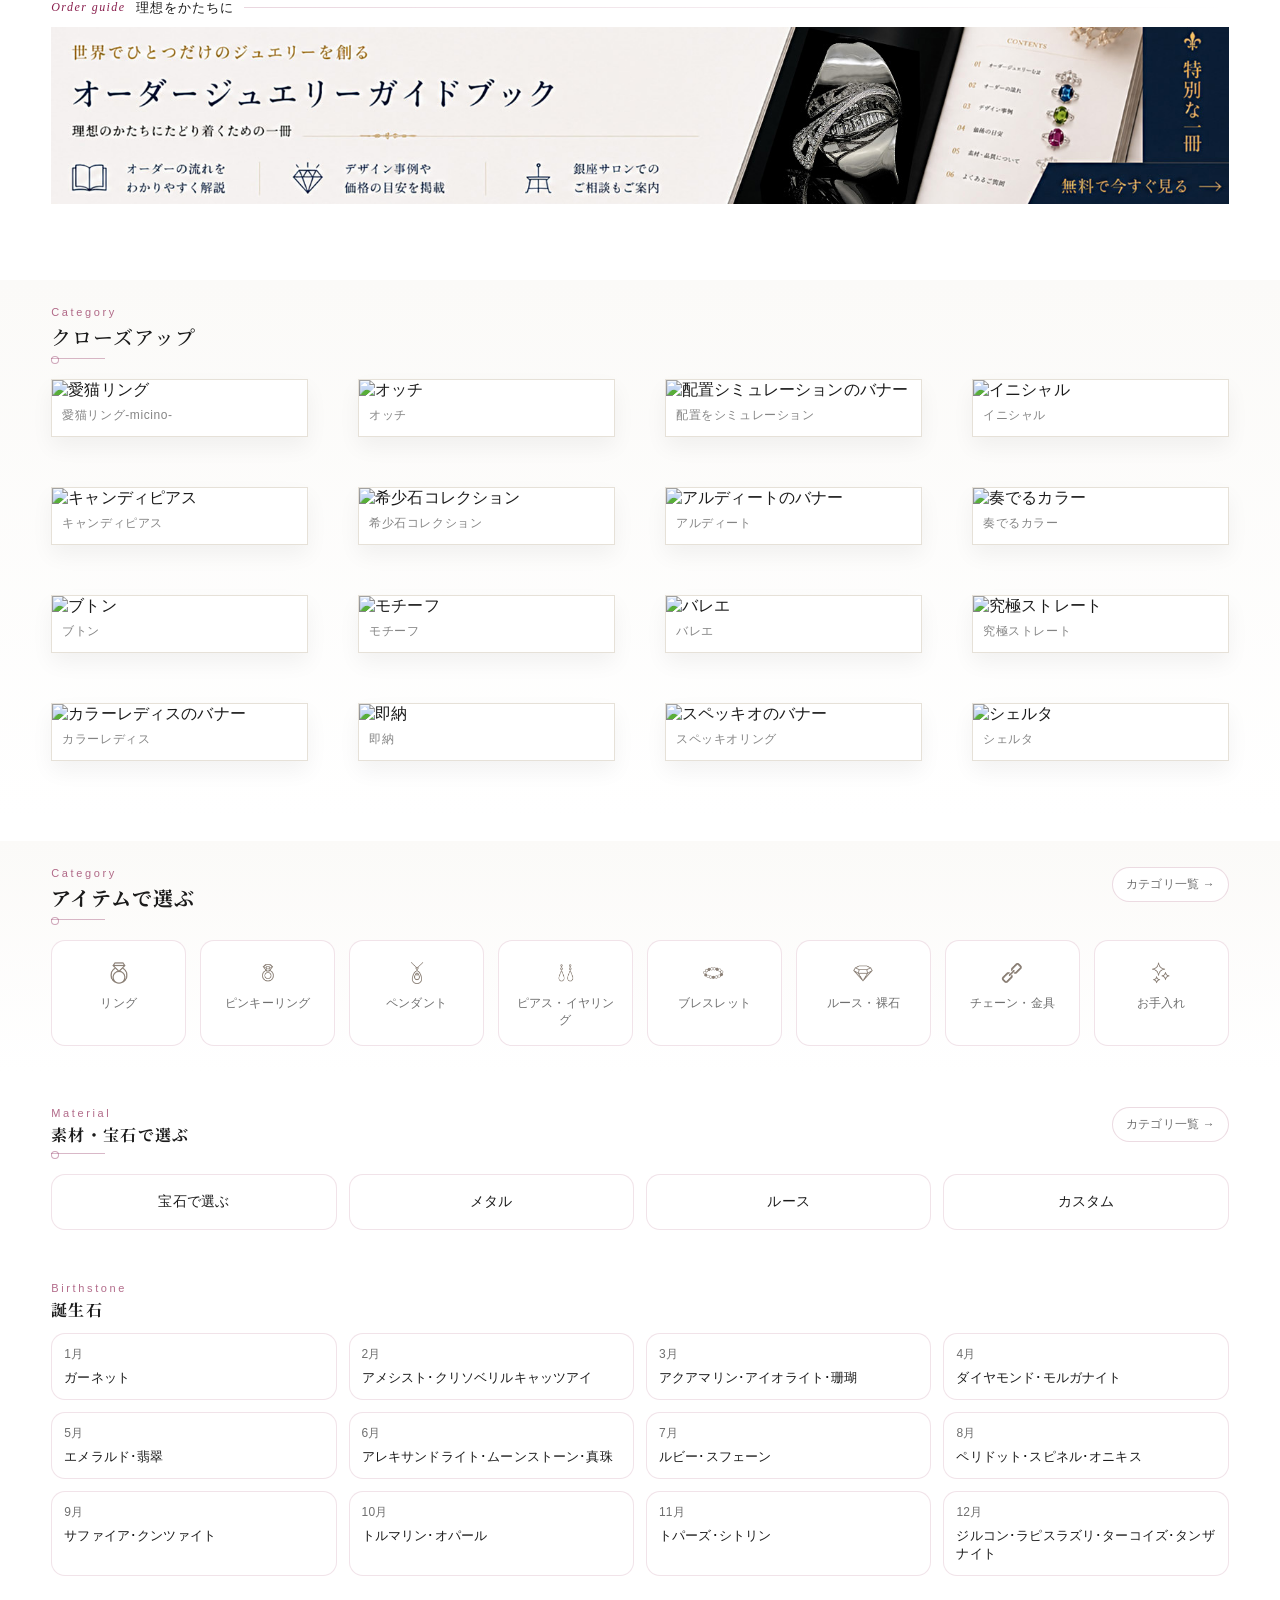
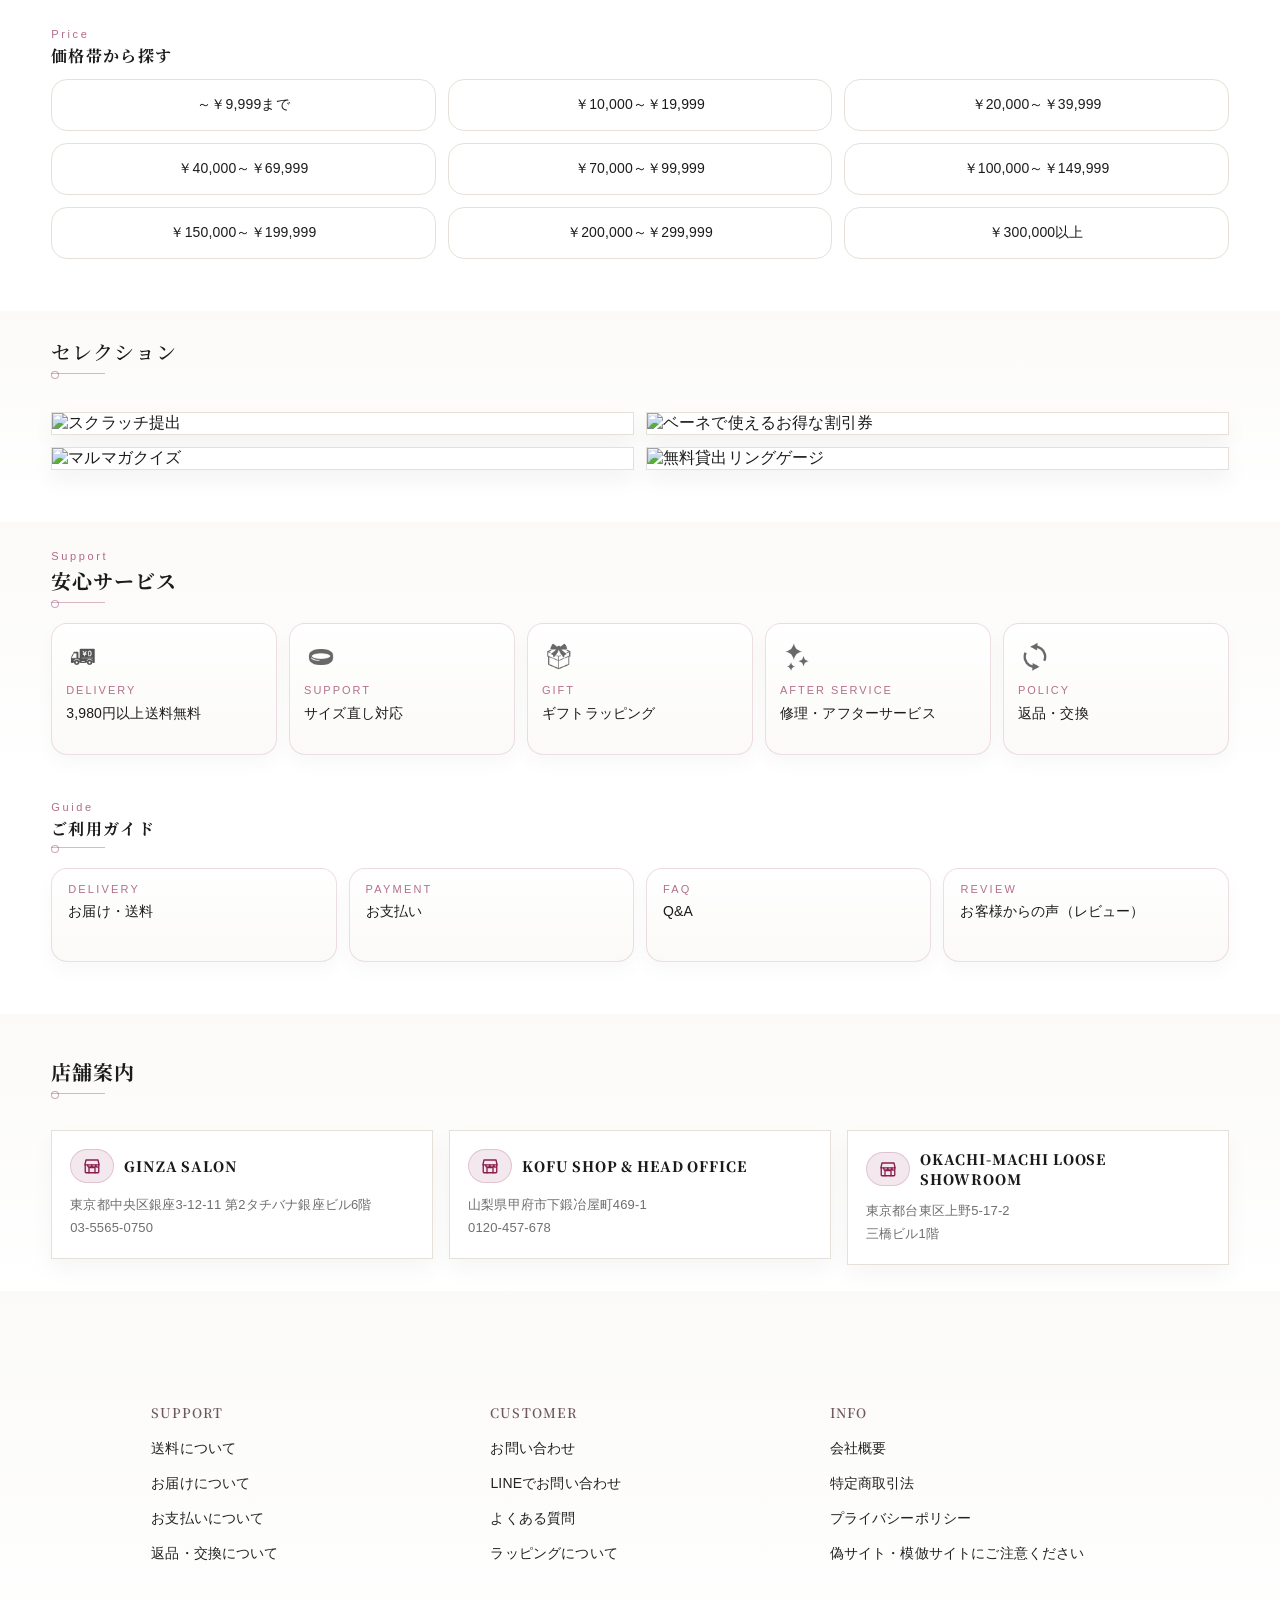
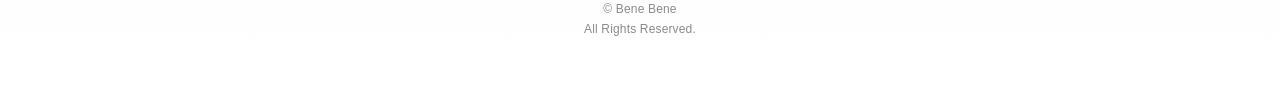
==== commit d8fc6710: "Add files via upload" ====
--- a/h-top-main/index.html
+++ b/h-top-main/index.html
@@ -145,6 +145,21 @@
 
 
 
+<a class="heroCard" href="https://shop.bene-bene.com/loose/">
+<picture>
+<source media="(min-width: 980px)" srcset="https://image.rakuten.co.jp/bene/cabinet/tao/gold/topcontent/b_260527loose_980.jpg"/>
+<img alt="厳選ルースジュエリー" loading="lazy" src="https://image.rakuten.co.jp/bene/cabinet/tao/gold/topcontent/sb_260527loose.jpg"/>
+</picture>
+</a>
+
+
+<a class="heroCard" href="https://shop.bene-bene.com/new_item.html">
+<picture>
+<source media="(min-width: 980px)" srcset="https://image.rakuten.co.jp/bene/cabinet/tao/gold/topcontent/b_260525_newitem.jpg"/>
+<img alt="新作ジュエリー" fetchpriority="high" loading="eager" src="https://image.rakuten.co.jp/bene/cabinet/tao/gold/topcontent/sb_260525newitem.jpg"/>
+</picture>
+</a>
+
 
 <a class="heroCard" href="https://shop.bene-bene.com/fs/rosecut/c/l_marche">
 <picture>
@@ -175,13 +190,6 @@
 </picture>
 </a>
 
-<a class="heroCard" href="https://shop.bene-bene.com/new_item.html">
-<picture>
-<source media="(min-width: 980px)" srcset="https://image.rakuten.co.jp/bene/cabinet/tao/gold/topcontent/b_260511_newitem.jpg"/>
-<img alt="新作ジュエリー" fetchpriority="high" loading="eager" src="https://image.rakuten.co.jp/bene/cabinet/tao/gold/topcontent/sb_260511newitem.jpg"/>
-</picture>
-</a>
-
 
 <a class="heroCard" href="https://shop.bene-bene.com/fs/rosecut/c/resale">
 <picture>
@@ -222,7 +230,7 @@
 <span class="bannerSectionHead__title">開催中のイベント</span>
 </div>
 <a class="campaignBannerSection__link" href="https://shop.bene-bene.com/p-up/">
-<img src="https://image.rakuten.co.jp/bene/cabinet/lp/sp1080-260509.jpg" alt="イベントキャンペーン" loading="lazy"/>
+<img src="https://shop.bene-bene.com/bene_img/sp1080-260527.jpg" alt="イベントキャンペーン" loading="lazy"/>
 </a>
 </div>
 </section>
@@ -316,56 +324,71 @@
 </div>
 <div class="rankingCarousel">
 <div aria-label="人気ジュエリーランキング" class="rankingRow horizontalScroll" role="list">
+
+
+<a class="productCard rankingCard" href="https://shop.bene-bene.com/fs/rosecut/tr-484-alx" role="listitem">
+<span class="rankingNo">No.1</span>
+<img alt="アレキサンドライト究極のストレートリング" loading="lazy" src="https://www.rakuten.ne.jp/gold/bene/r-cabinet/tao/item/ring2/tr-484-alx-01.jpg"/>
+<p><span class="productCardTitle">アレキサンドライト究極のストレートリング</span><span class="yen">￥117,700（税込）</span></p>
+</a>
+
 <a class="productCard rankingCard" href="https://shop.bene-bene.com/fs/rosecut/tp-596-rub-d-bb" role="listitem">
-<span class="rankingNo">No.1</span>
-<img alt="非加熱ルビー ペアシェイプ ダイヤモンド ペンダントトップ「朝露」" loading="lazy" src="https://www.rakuten.ne.jp/gold/bene/r-cabinet/item/tp-596-rub-d-bb-01.jpg"/>
-<p><span class="productCardTitle">非加熱ルビー ペアシェイプ ダイヤモンド ペンダントトップ「朝露」</span><span class="yen">￥39,820（税込）</span></p>
-</a>
-<a class="productCard rankingCard" href="https://shop.bene-bene.com/fs/rosecut/tp-1683-pb-pd-bb" role="listitem">
 <span class="rankingNo">No.2</span>
-<img alt="パライバトルマリン×ピンクダイヤモンド クロスペンダントトップ" loading="lazy" src="https://image.rakuten.co.jp/bene/cabinet/tao/item9/tp-1683-pb-pd-c1.jpg"/>
-<p><span class="productCardTitle">パライバトルマリン×ピンクダイヤモンド クロスペンダントトップ</span><span class="yen">￥77,000（税込）</span></p>
-</a>
-<a class="productCard rankingCard" href="https://shop.bene-bene.com/fs/rosecut/tr-2807-aq-rsd" role="listitem">
+<img alt="数量限定 非加熱ルビー ペアシェイプ ダイヤモンド ペンダントトップ 朝露" loading="lazy" src="https://www.rakuten.ne.jp/gold/bene/r-cabinet/item/tp-596-rub-d-bb-01.jpg"/>
+<p><span class="productCardTitle">数量限定 非加熱ルビー ペアシェイプ ダイヤモンド ペンダントトップ 朝露</span><span class="yen">￥39,820（税込）</span></p>
+</a>
+
+<a class="productCard rankingCard" href="https://shop.bene-bene.com/fs/rosecut/te-342-bsf-bb" role="listitem">
 <span class="rankingNo">No.3</span>
-<img alt="アクアマリン ローズカットダイヤモンド デコラティブ リング" loading="lazy" src="https://image.rakuten.co.jp/bene/cabinet/tao/item19/tr-2807-aq-rsd-01.jpg"/>
-<p><span class="productCardTitle">アクアマリン ローズカットダイヤモンド デコラティブ リング</span><span class="yen">￥68,420（税込）</span></p>
-</a>
-<a class="productCard rankingCard" href="https://shop.bene-bene.com/fs/rosecut/tr-484-parg" role="listitem">
+<img alt="ハンマーテクスチャースタッド一粒シングルピアス「オッチ」（片耳用）" loading="lazy" src="https://shop.r10s.jp/gold/bene/r-cabinet/item/te-342-bsf-bb-c1.jpg"/>
+<p><span class="productCardTitle">ハンマーテクスチャースタッド一粒シングルピアス「オッチ」（片耳用）</span><span class="yen">￥11,000（税込）</span></p>
+</a>
+
+<a class="productCard rankingCard" href="https://shop.bene-bene.com/fs/rosecut/tr-474-ptr-bb" role="listitem">
 <span class="rankingNo">No.4</span>
-<img alt="ブルーグリーン パライバトルマリン 究極ストレート リング" loading="lazy" src="https://image.rakuten.co.jp/bene/cabinet/tao/item19/tr-484-parg-01.jpg"/>
-<p><span class="productCardTitle">ブルーグリーン パライバトルマリン 究極ストレート リング</span><span class="yen">￥97,900（税込）</span></p>
-</a>
-<a class="productCard rankingCard" href="https://shop.bene-bene.com/fs/rosecut/tr-1380-mgn-rsd" role="listitem">
+<img alt="ローズカットピンクトルマリンリング スペッキオ" loading="lazy" src="https://image.rakuten.co.jp/bene/cabinet/tao/item2/tr-474-ptr-bb-01.jpg"/>
+<p><span class="productCardTitle">ローズカットピンクトルマリンリング スペッキオ</span><span class="yen">￥95,810（税込）</span></p>
+</a>
+
+<a class="productCard rankingCard" href="https://shop.bene-bene.com/fs/rosecut/10002360" role="listitem">
 <span class="rankingNo">No.5</span>
-<img alt="モルガナイト ローズカットダイヤモンド リング コスモス" loading="lazy" src="https://image.rakuten.co.jp/bene/cabinet/tao/item18/tr-1380-mgn-rsd-01.jpg"/>
-<p><span class="productCardTitle">モルガナイト ローズカットダイヤモンド リング コスモス</span><span class="yen">￥105,930（税込）</span></p>
-</a>
-<a class="productCard rankingCard" href="https://shop.bene-bene.com/fs/rosecut/tp-1205-per-d-bb" role="listitem">
+<img alt="アクアマリン×スカイブルートパーズ フラワーデザインペンダントトップ" loading="lazy" src="https://www.rakuten.ne.jp/gold/bene/r-cabinet/TP-26-AQ-BT/136x90-L.jpg"/>
+<p><span class="productCardTitle">アクアマリン×スカイブルートパーズ フラワーデザインペンダントトップ</span><span class="yen">￥38,060（税込）</span></p>
+</a>
+
+<a class="productCard rankingCard" href="https://shop.bene-bene.com/fs/rosecut/10002387" role="listitem">
 <span class="rankingNo">No.6</span>
-<img alt="９タイプから選ぶカラーストン×ダイヤモンドペンダントトップ「ジーリョ」" loading="lazy" src="https://image.rakuten.co.jp/bene/cabinet/tao/item3/tr-1650-per-d-bb-c1.jpg"/>
-<p><span class="productCardTitle">９タイプから選ぶカラーストン×ダイヤモンドペンダントトップ「ジーリョ」</span><span class="yen">￥33,880（税込）</span></p>
-</a>
-<a class="productCard rankingCard" href="https://shop.bene-bene.com/fs/rosecut/tr-1462-toku-c" role="listitem">
+<img alt="コローナ シトリンペンダントトップ" loading="lazy" src="https://image.rakuten.co.jp/bene/cabinet/01969622/02004618/img57424914.jpg"/>
+<p><span class="productCardTitle">コローナ シトリンペンダントトップ</span><span class="yen">￥23,650（税込）</span></p>
+</a>
+
+<a class="productCard rankingCard" href="https://shop.bene-bene.com/fs/rosecut/tp-1423-qzt-bb" role="listitem">
 <span class="rankingNo">No.7</span>
-<img alt="サンストーン ローズカットダイヤモンド リング ヴィクトリア" loading="lazy" src="https://image.rakuten.co.jp/bene/cabinet/tao/item13/tr-1462-toku-c-01.jpg"/>
-<p><span class="productCardTitle">サンストーン ローズカットダイヤモンド リング ヴィクトリア</span><span class="yen">￥90,090（税込）</span></p>
-</a>
-<a class="productCard rankingCard" href="https://shop.bene-bene.com/fs/rosecut/a_tr-486-am-psf-bb" role="listitem">
+<img alt="6mm AA クンツァイトペンダントトップ リリー" loading="lazy" src="https://image.rakuten.co.jp/bene/cabinet/tao/item2/tp-1423-qzt-bb-01.jpg"/>
+<p><span class="productCardTitle">6mm AA クンツァイトペンダントトップ リリー</span><span class="yen">￥49,060（税込）</span></p>
+</a>
+
+<a class="productCard rankingCard" href="https://shop.bene-bene.com/fs/rosecut/tr-211012-bb" role="listitem">
 <span class="rankingNo">No.8</span>
-<img alt="アメシスト×ピンクサファイア「花の色のハーモニー」 リング" loading="lazy" src="https://image.rakuten.co.jp/bene/cabinet/tao/item/ring/tr-486-am-psf-bb-s1.jpg"/>
-<p><span class="productCardTitle">アメシスト×ピンクサファイア「花の色のハーモニー」 リング</span><span class="yen">￥100,210（税込）</span></p>
-</a>
-<a class="productCard rankingCard" href="https://shop.bene-bene.com/fs/rosecut/tp-1423-qzt-bb" role="listitem">
+<img alt="ピンクダイヤモンド×パライバトルマリン ピンキーリング" loading="lazy" src="https://image.rakuten.co.jp/bene/cabinet/tao/item8/tr-211012-bb-06.jpg"/>
+<p><span class="productCardTitle">ピンクダイヤモンド×パライバトルマリン ピンキーリング</span><span class="yen">￥92,950（税込）</span></p>
+</a>
+
+<a class="productCard rankingCard" href="https://shop.bene-bene.com/fs/rosecut/tp-693-trc-gs" role="listitem">
 <span class="rankingNo">No.9</span>
-<img alt="6mm AAA クンツァイトペンダントトップ「リリー」" loading="lazy" src="https://image.rakuten.co.jp/bene/cabinet/tao/item2/tp-1423-qzt-bb-01.jpg"/>
-<p><span class="productCardTitle">6mm AAA クンツァイトペンダントトップ「リリー」</span><span class="yen">￥49,060（税込）</span></p>
-</a>
-<a class="productCard rankingCard" href="https://shop.bene-bene.com/fs/rosecut/te-342-bsf-bb" role="listitem">
+<img alt="スリーピングビューティー産 ターコイズ クエルダ ペンダントトップ" loading="lazy" src="https://shop.r10s.jp/bene/cabinet/gscd/c1/tp-693-trc-ct1.jpg"/>
+<p><span class="productCardTitle">スリーピングビューティー産 ターコイズ クエルダ ペンダントトップ</span><span class="yen">￥59,180（税込）</span></p>
+</a>
+
+<a class="productCard rankingCard" href="https://shop.bene-bene.com/fs/rosecut/tr-53-rub" role="listitem">
 <span class="rankingNo">No.10</span>
-<img alt="ハンマーテクスチャースタッド一粒シングルピアス「オッチ」" loading="lazy" src="https://www.rakuten.ne.jp/gold/bene/r-cabinet/item/te-342-bsf-bb-c1.jpg"/>
-<p><span class="productCardTitle">ハンマーテクスチャースタッド一粒シングルピアス「オッチ」</span><span class="yen">￥11,000（税込）</span></p>
-</a>
+<img alt="職人手作り 非加熱ルビー カラーレディスリング" loading="lazy" src="https://shop.r10s.jp/gold/bene/r-cabinet/item/tr-53-rub-c11.jpg"/>
+<p><span class="productCardTitle">職人手作り 非加熱ルビー カラーレディスリング</span><span class="yen">￥73,810（税込）</span></p>
+</a>
+
+
+
+
 </div>
 </div>
 </div>
@@ -428,6 +451,18 @@
    
    
    
+   
+   
+<a class="productCard rankCard" href="https://shop.bene-bene.com/fs/rosecut/tr-1895-alx"><span class="rankNo isNew">新作</span><img alt="数量限定 ローズカット アレキサンドライト リング PT900 K18 K10対応" loading="lazy" src="https://image.rakuten.co.jp/bene/cabinet/tao/item20/tr-1895-alx-01.jpg"/><p><span class="productCardTitle">[新作先行販売20%OFF] アレキサンドライト リング Beat</span><span class="yen">￥43,384（税込）</span></p></a>
+
+<a class="productCard rankCard" href="https://shop.bene-bene.com/fs/rosecut/tr-1117-alxrc"><span class="rankNo isNew">新作</span><img alt="数量限定 ローズカット アレキサンドライト リング オーナメント 指輪 PT900 K18 K10対応" loading="lazy" src="https://image.rakuten.co.jp/bene/cabinet/tao/item20/tr-1117-alxrc-01.jpg"/><p><span class="productCardTitle">[新作先行販売20%OFF] 数量限定 ローズカットアレキサンドライト リング オーナメント</span><span class="yen">￥71,104（税込）</span></p></a>
+
+<a class="productCard rankCard" href="https://shop.bene-bene.com/fs/rosecut/tr-1599-alxrc"><span class="rankNo isNew">新作</span><img alt="数量限定 ローズカット アレキサンドライト リング PT900 K18 K10対応" loading="lazy" src="https://image.rakuten.co.jp/bene/cabinet/tao/item20/tr-1599-alxrc-01.jpg"/><p><span class="productCardTitle">[新作先行販売20%OFF] 数量限定 ローズカットアレキサンドライト リング サボネ</span><span class="yen">￥64,504（税込）</span></p></a>
+
+
+
+
+
    
 <a class="productCard rankCard" href="https://shop.bene-bene.com/fs/rosecut/tp-432-trc"><span class="rankNo isNew">新作</span><img alt="数量限定 スリーピングビューティー産 12mm ターコイズ トルコ石 ペンダントトップ" loading="lazy" src="https://image.rakuten.co.jp/bene/cabinet/tao/item20/tp-432-trc-01.jpg"/><p><span class="productCardTitle">[新作先行販売20%OFF] 数量限定 スリーピングビューティー産 12mm ターコイズ トルコ石 ペンダントトップ</span><span class="yen">￥103,224（税込）</span></p></a>
 
@@ -577,6 +612,25 @@
 
 
 
+<a class="productCard rankCard" href="https://shop.bene-bene.com/fs/rosecut/24000816-001"><span class="rankNo isNew">新入荷</span><img alt="【限定1個】クロムスフェーン ラウンド 0.21ct" loading="lazy" src="https://image.rakuten.co.jp/bene/cabinet/tao/item20/24000816-001-01.jpg"/><p><span class="productCardTitle">【限定1個】クロムスフェーン ラウンド 0.21ct</span><span class="yen">￥12,320（税込）</span></p></a>
+
+<a class="productCard rankCard" href="https://shop.bene-bene.com/fs/rosecut/24000816-002"><span class="rankNo isNew">新入荷</span><img alt="【限定1個】クロムスフェーン ラウンド 0.18ct" loading="lazy" src="https://image.rakuten.co.jp/bene/cabinet/tao/item20/24000816-002-01.jpg"/><p><span class="productCardTitle">【限定1個】クロムスフェーン ラウンド 0.18ct</span><span class="yen">￥10,560（税込）</span></p></a>
+
+<a class="productCard rankCard" href="https://shop.bene-bene.com/fs/rosecut/24000816-003"><span class="rankNo isNew">新入荷</span><img alt="【限定1個】クロムスフェーン ラウンド 0.13ct" loading="lazy" src="https://image.rakuten.co.jp/bene/cabinet/tao/item20/24000816-003-01.jpg"/><p><span class="productCardTitle">【限定1個】クロムスフェーン ラウンド 0.13ct</span><span class="yen">￥7,700（税込）</span></p></a>
+
+<a class="productCard rankCard" href="https://shop.bene-bene.com/fs/rosecut/24000816-004"><span class="rankNo isNew">新入荷</span><img alt="【限定1個】クロムスフェーン ラウンド 0.21ct" loading="lazy" src="https://image.rakuten.co.jp/bene/cabinet/tao/item20/24000816-004-01.jpg"/><p><span class="productCardTitle">【限定1個】クロムスフェーン ラウンド 0.21ct</span><span class="yen">￥12,320（税込）</span></p></a>
+
+<a class="productCard rankCard" href="https://shop.bene-bene.com/fs/rosecut/24000816-005"><span class="rankNo isNew">新入荷</span><img alt="【限定1個】クロムスフェーン オーバル 0.14ct" loading="lazy" src="https://image.rakuten.co.jp/bene/cabinet/tao/item20/24000816-005-01.jpg"/><p><span class="productCardTitle">【限定1個】クロムスフェーン オーバル 0.14ct</span><span class="yen">￥8,250（税込）</span></p></a>
+
+<a class="productCard rankCard" href="https://shop.bene-bene.com/fs/rosecut/24000816-006"><span class="rankNo isNew">新入荷</span><img alt="【限定1個】クロムスフェーン オーバル 0.1ct" loading="lazy" src="https://image.rakuten.co.jp/bene/cabinet/tao/item20/24000816-006-01.jpg"/><p><span class="productCardTitle">【限定1個】クロムスフェーン オーバル 0.1ct</span><span class="yen">￥5,940（税込）</span></p></a>
+
+<a class="productCard rankCard" href="https://shop.bene-bene.com/fs/rosecut/24000816-007"><span class="rankNo isNew">新入荷</span><img alt="【限定1個】クロムスフェーン オーバル 0.11ct" loading="lazy" src="https://image.rakuten.co.jp/bene/cabinet/tao/item20/24000816-007-01.jpg"/><p><span class="productCardTitle">【限定1個】クロムスフェーン オーバル 0.11ct</span><span class="yen">￥6,490（税込）</span></p></a>
+
+<a class="productCard rankCard" href="https://shop.bene-bene.com/fs/rosecut/24006695"><span class="rankNo isNew">新入荷</span><img alt="【限定1個】クロムスフェーン ラウンド 0.2ct" loading="lazy" src="https://image.rakuten.co.jp/bene/cabinet/tao/item20/24006695-01.jpg"/><p><span class="productCardTitle">【限定1個】クロムスフェーン ラウンド 0.2ct</span><span class="yen">￥8,800（税込）</span></p></a>
+
+<a class="productCard rankCard" href="https://shop.bene-bene.com/fs/rosecut/24006697"><span class="rankNo isNew">新入荷</span><img alt="【限定1個】クロムスフェーン ラウンド 0.25ct" loading="lazy" src="https://image.rakuten.co.jp/bene/cabinet/tao/item20/24006697-01.jpg"/><p><span class="productCardTitle">【限定1個】クロムスフェーン ラウンド 0.25ct</span><span class="yen">￥11,000（税込）</span></p></a>
+
+<a class="productCard rankCard" href="https://shop.bene-bene.com/fs/rosecut/24006698"><span class="rankNo isNew">新入荷</span><img alt="【限定1個】クロムスフェーン ラウンド 0.25ct" loading="lazy" src="https://image.rakuten.co.jp/bene/cabinet/tao/item20/24006698-01.jpg"/><p><span class="productCardTitle">【限定1個】クロムスフェーン ラウンド 0.25ct</span><span class="yen">￥11,000（税込）</span></p></a>
 
 
 
@@ -642,65 +696,7 @@
     <p><span class="productCardTitle">【限定1個】グランディディエライト オクタゴン 0.45ct</span><span class="yen">￥42,900（税込）</span></p>
   </a>
 
-  <a class="productCard rankCard" href="https://shop.bene-bene.com/fs/rosecut/24004312">
-    <span class="rankNo isNew">新入荷</span>
-    <img src="https://image.rakuten.co.jp/bene/cabinet/tao/item20/24004312-01.jpg" loading="lazy" alt="グランディディエライト オクタゴン 0.33ct">
-    <p><span class="productCardTitle">【限定1個】グランディディエライト オクタゴン 0.33ct</span><span class="yen">￥31,900（税込）</span></p>
-  </a>
-
-  <a class="productCard rankCard" href="https://shop.bene-bene.com/fs/rosecut/24004960">
-    <span class="rankNo isNew">新入荷</span>
-    <img src="https://image.rakuten.co.jp/bene/cabinet/tao/item20/24004960-01.jpg" loading="lazy" alt="グランディディエライト オーバル 0.10ct">
-    <p><span class="productCardTitle">【限定1個】グランディディエライト オーバル 0.10ct</span><span class="yen">￥29,480（税込）</span></p>
-  </a>
-
-  <a class="productCard rankCard" href="https://shop.bene-bene.com/fs/rosecut/24004961">
-    <span class="rankNo isNew">新入荷</span>
-    <img src="https://image.rakuten.co.jp/bene/cabinet/tao/item20/24004961-01.jpg" loading="lazy" alt="グランディディエライト オーバル 0.09ct">
-    <p><span class="productCardTitle">【限定1個】グランディディエライト オーバル 0.09ct</span><span class="yen">￥26,400（税込）</span></p>
-  </a>
-
-  <a class="productCard rankCard" href="https://shop.bene-bene.com/fs/rosecut/26000924">
-    <span class="rankNo isNew">新入荷</span>
-    <img src="https://image.rakuten.co.jp/bene/cabinet/tao/item20/26000924-01.jpg" loading="lazy" alt="大粒ハート 20mm ロンドンブルートパーズ 29.41ct">
-    <p><span class="productCardTitle">【限定1個】大粒ハート 20mm ロンドンブルートパーズ 29.41ct</span><span class="yen">￥80,300（税込）</span></p>
-  </a>
-
-  <a class="productCard rankCard" href="https://shop.bene-bene.com/fs/rosecut/26000925">
-    <span class="rankNo isNew">新入荷</span>
-    <img src="https://image.rakuten.co.jp/bene/cabinet/tao/item20/26000925-01.jpg" loading="lazy" alt="大粒ハート 21mm ロンドンブルートパーズ 32.04ct">
-    <p><span class="productCardTitle">【限定1個】大粒ハート 21mm ロンドンブルートパーズ 32.04ct</span><span class="yen">￥88,000（税込）</span></p>
-  </a>
-
-  <a class="productCard rankCard" href="https://shop.bene-bene.com/fs/rosecut/26000927">
-    <span class="rankNo isNew">新入荷</span>
-    <img src="https://image.rakuten.co.jp/bene/cabinet/tao/item20/26000927-01.jpg" loading="lazy" alt="大粒ハート 21mm ロンドンブルートパーズ 31.78ct">
-    <p><span class="productCardTitle">【限定1個】大粒ハート 21mm ロンドンブルートパーズ 31.78ct</span><span class="yen">￥88,000（税込）</span></p>
-  </a>
-
-  <a class="productCard rankCard" href="https://shop.bene-bene.com/fs/rosecut/26000926">
-    <span class="rankNo isNew">新入荷</span>
-    <img src="https://image.rakuten.co.jp/bene/cabinet/tao/item20/26000926-01.jpg" loading="lazy" alt="大粒ハート 21mm ロンドンブルートパーズ 33.15ct">
-    <p><span class="productCardTitle">【限定1個】大粒ハート 21mm ロンドンブルートパーズ 33.15ct</span><span class="yen">￥90,200（税込）</span></p>
-  </a>
-
-  <a class="productCard rankCard" href="https://shop.bene-bene.com/fs/rosecut/26000928">
-    <span class="rankNo isNew">新入荷</span>
-    <img src="https://image.rakuten.co.jp/bene/cabinet/tao/item20/26000928-01.jpg" loading="lazy" alt="大粒ハート 20mm ロンドンブルートパーズ 29.72ct">
-    <p><span class="productCardTitle">【限定1個】大粒ハート 20mm ロンドンブルートパーズ 29.72ct</span><span class="yen">￥90,200（税込）</span></p>
-  </a>
-
-  <a class="productCard rankCard" href="https://shop.bene-bene.com/fs/rosecut/26000923">
-    <span class="rankNo isNew">新入荷</span>
-    <img src="https://image.rakuten.co.jp/bene/cabinet/tao/item20/26000923-01.jpg" loading="lazy" alt="大粒ハート 21mm ロンドンブルートパーズ 36.35ct">
-    <p><span class="productCardTitle">【限定1個】大粒ハート 21mm ロンドンブルートパーズ 36.35ct</span><span class="yen">￥99,000（税込）</span></p>
-  </a>
-
-  <a class="productCard rankCard" href="https://shop.bene-bene.com/fs/rosecut/26000922">
-    <span class="rankNo isNew">新入荷</span>
-    <img src="https://image.rakuten.co.jp/bene/cabinet/tao/item20/26000922-01.jpg" loading="lazy" alt="大粒ハート 21mm ロンドンブルートパーズ 38.97ct">
-    <p><span class="productCardTitle">【限定1個】大粒ハート 21mm ロンドンブルートパーズ 38.97ct</span><span class="yen">￥106,700（税込）</span></p>
-  </a>
+
 
 
 
@@ -791,6 +787,21 @@
 <button aria-label="上へ" class="newsBtn up" type="button"><svg aria-hidden="true" viewbox="0 0 24 24"><path d="M18 15l-6-6-6 6"></path></svg></button>
 <div class="news-list-wrap">
 <div aria-label="ニュース一覧" class="newsList news-list" role="list">
+
+
+
+
+
+<a href="https://shop.bene-bene.com/loose/" class="newsItem" role="listitem">
+<div class="newsItem__meta"><time class="newsItem__date" datetime="2026-05-27">2026.05.27</time><span class="newsItem__category">【厳選ルース】</span></div>
+<div class="newsItem__body"><span class="newsItem__text newsItem__text--pc">グリーン、イエロー、オレンジが一石の中で揺らめく。自然が描いた光の芸術、厳選クロムスフェーンが１０点新登場</span><span class="newsItem__text newsItem__text--sp">個性が光るクロムスフェーン10点登場</span></div>
+</a>
+
+
+<a href="https://shop.bene-bene.com/new_item.html" class="newsItem" role="listitem">
+<div class="newsItem__meta"><time class="newsItem__date" datetime="2026-05-25">2026.05.25</time><span class="newsItem__category">【新作先行販売20％OFF】</span></div>
+<div class="newsItem__body"><span class="newsItem__text newsItem__text--pc">Beat、サボネ、オーナメント。アレキサンドライトの魅力を奏でる3デザインリングが新登場</span><span class="newsItem__text newsItem__text--sp">アレキサンドライトリング新作3点登場</span></div>
+</a>
 
 
 <a href="https://shop.bene-bene.com/fs/rosecut/c/l_marche" class="newsItem" role="listitem">
@@ -969,6 +980,41 @@
 
 
 
+<button class="ytItem"
+   data-video-id="7deHgoMOCtU"
+   data-href="https://shop.bene-bene.com/fs/rosecut/tr-1895-alx"
+   data-url="https://shop.bene-bene.com/fs/rosecut/tr-1895-alx"
+   data-title="アレキサンドライト リング Beat 0-19号"
+   type="button">
+  <span class="ytThumb">
+    <span class="thumb-wrapper">
+      <img class="thumb" src="https://img.youtube.com/vi/7deHgoMOCtU/hqdefault.jpg" alt="アレキサンドライト リング Beat 0-19号" draggable="false">
+      <span class="play-icon"></span>
+    </span>
+  </span>
+  <span class="ytMeta">
+    <strong>アレキサンドライト リング Beat 0-19号</strong>
+  </span>
+</button>
+
+<button class="ytItem"
+   data-video-id="65b4NZ_IxEM"
+   data-href="https://shop.bene-bene.com/fs/rosecut/tr-1117-alxrc"
+   data-url="https://shop.bene-bene.com/fs/rosecut/tr-1117-alxrc"
+   data-title="ローズカット アレキサンドライト リング オーナメント"
+   type="button">
+  <span class="ytThumb">
+    <span class="thumb-wrapper">
+      <img class="thumb" src="https://img.youtube.com/vi/65b4NZ_IxEM/hqdefault.jpg" alt="ローズカット アレキサンドライト リング オーナメント" draggable="false">
+      <span class="play-icon"></span>
+    </span>
+  </span>
+  <span class="ytMeta">
+    <strong>ローズカット アレキサンドライト リング オーナメント</strong>
+  </span>
+</button>
+
+
 
 <button class="ytItem"
    data-video-id="smQfT0cZiUg"
@@ -1097,42 +1143,6 @@
   </span>
 </button>
 
-<button class="ytItem"
-   data-video-id="Eznx92GdLEs"
-   data-href="https://shop.bene-bene.com/fs/rosecut/tr-1337-gdbl"
-   data-url="https://shop.bene-bene.com/fs/rosecut/tr-1337-gdbl"
-   data-title="ゴールデンダンビュライト 睡蓮 リング"
-   type="button">
-  <span class="ytThumb">
-    <span class="thumb-wrapper">
-      <img class="thumb" src="https://img.youtube.com/vi/Eznx92GdLEs/hqdefault.jpg" alt="ゴールデンダンビュライト 睡蓮 リング" draggable="false">
-      <span class="play-icon"></span>
-    </span>
-  </span>
-  <span class="ytMeta">
-    <strong>ゴールデンダンビュライト 睡蓮 リング</strong>
-  </span>
-</button>
-
-<button class="ytItem"
-   data-video-id="7XJCfBZHQ5c"
-   data-href="https://shop.bene-bene.com/fs/rosecut/tp-2198"
-   data-url="https://shop.bene-bene.com/fs/rosecut/tp-2198"
-   data-title="選べる シェルカメオ ペンダントトップ"
-   type="button">
-  <span class="ytThumb">
-    <span class="thumb-wrapper">
-      <img class="thumb" src="https://img.youtube.com/vi/7XJCfBZHQ5c/hqdefault.jpg" alt="選べる シェルカメオ ペンダントトップ" draggable="false">
-      <span class="play-icon"></span>
-    </span>
-  </span>
-  <span class="ytMeta">
-    <strong>選べる シェルカメオ ペンダントトップ</strong>
-  </span>
-</button>
-
-
-
 
 
 
@@ -1154,6 +1164,44 @@
 </a>
 </div>
 </section>
+
+
+
+
+<section class="section sectionGradient categorySection categorySection--closeup" data-reveal="" id="new">
+<div class="wrap">
+<div class="headRow">
+<div class="categoryHead"><span class="sectionLabel sectionLabel--soft">Category</span><h2 class="h2 sectionTitle sectionTitle--catalog">クローズアップ</h2></div>
+</div>
+<div class="cardGrid closeupGrid">
+
+<a class="itemCard closeupCard" href="https://shop.bene-bene.com/fs/rosecut/c/Specchio"><span class="img closeupImageWrap"><img alt="スペッキオのバナー" loading="lazy" src="https://image.rakuten.co.jp/bene/cabinet/tao/gold/banner/lt_specchio.jpg"/></span><p class="featureCaption">スペッキオリング</p></a>
+
+
+<a class="itemCard closeupCard" href="https://shop.bene-bene.com/fs/rosecut/c/gr619"><span class="img closeupImageWrap"><img alt="希少石コレクション" loading="lazy" src="https://image.rakuten.co.jp/bene/cabinet/tao/gold/banner/nt_rare.jpg"/></span><p class="featureCaption">希少石コレクション</p></a>
+
+<a class="itemCard closeupCard" href="https://shop.bene-bene.com/fs/rosecut/te-225-"><span class="img closeupImageWrap"><img alt="キャンディピアス" loading="lazy" src="https://cabinet.rms.rakuten.co.jp/shops/bene/cabinet/tao/gold/banner/nt_te-225.jpg"/></span><p class="featureCaption">キャンディピアス</p></a>
+
+
+
+<a class="itemCard closeupCard" href="https://shop.bene-bene.com/fs/rosecut/c/Ardito"><span class="img closeupImageWrap"><img alt="アルディートのバナー" loading="lazy" src="https://image.rakuten.co.jp/bene/cabinet/tao/gold/banner/nt_190507_ardito.jpg"/></span><p class="featureCaption">アルディート</p></a>
+<a class="itemCard closeupCard" href="https://shop.bene-bene.com/fs/rosecut/c/0000000407"><span class="img closeupImageWrap"><img alt="カラーレディスのバナー" loading="lazy" src="https://shop.bene-bene.com/bene_img/nt_colorladys.jpg"/></span><p class="featureCaption">カラーレディス</p></a>
+<a class="itemCard closeupCard" href="https://shop.bene-bene.com/fs/rosecut/c/gr808"><span class="img closeupImageWrap"><img alt="配置シミュレーションのバナー" loading="lazy" src="https://image.rakuten.co.jp/bene/cabinet/tao/gold/banner/lt_scustomjw.gif"/></span><p class="featureCaption">配置をシミュレーション</p></a>
+<a class="itemCard closeupCard" href="https://shop.bene-bene.com/fs/rosecut/c/gr674"><span class="img closeupImageWrap"><img alt="シェルタ" loading="lazy" src="https://image.rakuten.co.jp/bene/cabinet/tao/gold/topcontent/nt_scelta.jpg"/></span><p class="featureCaption">シェルタ</p></a>
+<a class="itemCard closeupCard" href="ブトン ローズカットダイヤ・カラーストーンのオーダージュエリー ベーネベーネ https://shop.bene-bene.com/fs/rosecut/c/0000000808"><span class="img closeupImageWrap"><img alt="ブトン" loading="lazy" src="https://image.rakuten.co.jp/bene/cabinet/tao/gold/topcontent/nt_bouton.jpg"/></span><p class="featureCaption">ブトン</p></a>
+<a class="itemCard closeupCard" href="https://shop.bene-bene.com/fs/rosecut/GoodsSearchList.html?_e_k=%82%60&keyword=%83C%83j%83V%83%83%83%8B"><span class="img closeupImageWrap"><img alt="イニシャル" loading="lazy" src="https://image.rakuten.co.jp/bene/cabinet/tao/gold/topcontent/nt_initial.jpg"/></span><p class="featureCaption">イニシャル</p></a>
+<a class="itemCard closeupCard" href="https://shop.bene-bene.com/event/ballet/ballet.html"><span class="img closeupImageWrap"><img alt="バレエ" loading="lazy" src="https://image.rakuten.co.jp/bene/cabinet/tao/gold/banner/nt_ballet.jpg"/></span><p class="featureCaption">バレエ</p></a>
+<a class="itemCard closeupCard" href="https://shop.bene-bene.com/fs/rosecut/c/micino"><span class="img closeupImageWrap"><img alt="愛猫リング" loading="lazy" src="https://image.rakuten.co.jp/bene/cabinet/tao/gold/banner/nt_micino.jpg"/></span><p class="featureCaption">愛猫リング-micino-</p></a>
+<a class="itemCard closeupCard" href="https://shop.bene-bene.com/fs/rosecut/GoodsSearchList.html?_e_k=%82%60&keyword=%83I%83b%83%60"><span class="img closeupImageWrap"><img alt="オッチ" loading="lazy" src="https://image.rakuten.co.jp/bene/cabinet/tao/gold/banner/nt_occhi.jpg"/></span><p class="featureCaption">オッチ</p></a>
+<a class="itemCard closeupCard" href="https://shop.bene-bene.com/fs/rosecut/c/0000001112"><span class="img closeupImageWrap"><img alt="モチーフ" loading="lazy" src="https://image.rakuten.co.jp/bene/cabinet/tao/gold/banner/nt_motif.jpg"/></span><p class="featureCaption">モチーフ</p></a>
+<a class="itemCard closeupCard" href="https://shop.bene-bene.com/fs/rosecut/c/kanacolor"><span class="img closeupImageWrap"><img alt="奏でるカラー" loading="lazy" src="https://image.rakuten.co.jp/bene/cabinet/tao/gold/banner/nt_kanacolor.jpg"/></span><p class="featureCaption">奏でるカラー</p></a>
+<a class="itemCard closeupCard" href="https://shop.bene-bene.com/fs/rosecut/c/0000000623"><span class="img closeupImageWrap"><img alt="究極ストレート" loading="lazy" src="https://image.rakuten.co.jp/bene/cabinet/tao/gold/banner/nt_kyukyokust.jpg"/></span><p class="featureCaption">究極ストレート</p></a>
+<a class="itemCard closeupCard" href="https://shop.bene-bene.com/fs/rosecut/c/sokunou#plist"><span class="img closeupImageWrap"><img alt="即納" loading="lazy" src="https://image.rakuten.co.jp/bene/cabinet/tao/gold/banner/nt_naruhaya.jpg"/></span><p class="featureCaption">即納</p></a>
+</div>
+</div>
+</section>
+
+
 
 <section class="section sectionGroup itemGroup" data-reveal="">
 <section class="section sectionGradient categorySection" data-reveal="" id="cats">
@@ -1235,33 +1283,6 @@
 </div>
 </div>
 </section>
-</section>
-
-<section class="section sectionGradient categorySection categorySection--closeup" data-reveal="" id="new">
-<div class="wrap">
-<div class="headRow">
-<div class="categoryHead"><span class="sectionLabel sectionLabel--soft">Category</span><h2 class="h2 sectionTitle sectionTitle--catalog">クローズアップ</h2></div>
-</div>
-<div class="cardGrid closeupGrid">
-
-<a class="itemCard closeupCard" href="https://shop.bene-bene.com/fs/rosecut/c/Specchio"><span class="img closeupImageWrap"><img alt="スペッキオのバナー" loading="lazy" src="https://image.rakuten.co.jp/bene/cabinet/tao/gold/banner/lt_specchio.jpg"/></span><p class="featureCaption">スペッキオリング</p></a>
-
-
-<a class="itemCard closeupCard" href="https://shop.bene-bene.com/fs/rosecut/c/Ardito"><span class="img closeupImageWrap"><img alt="アルディートのバナー" loading="lazy" src="https://image.rakuten.co.jp/bene/cabinet/tao/gold/banner/nt_190507_ardito.jpg"/></span><p class="featureCaption">アルディート</p></a>
-<a class="itemCard closeupCard" href="https://shop.bene-bene.com/fs/rosecut/c/0000000407"><span class="img closeupImageWrap"><img alt="カラーレディスのバナー" loading="lazy" src="https://shop.bene-bene.com/bene_img/nt_colorladys.jpg"/></span><p class="featureCaption">カラーレディス</p></a>
-<a class="itemCard closeupCard" href="https://shop.bene-bene.com/fs/rosecut/c/gr808"><span class="img closeupImageWrap"><img alt="配置シミュレーションのバナー" loading="lazy" src="https://image.rakuten.co.jp/bene/cabinet/tao/gold/banner/lt_scustomjw.gif"/></span><p class="featureCaption">配置をシミュレーション</p></a>
-<a class="itemCard closeupCard" href="https://shop.bene-bene.com/fs/rosecut/c/gr674"><span class="img closeupImageWrap"><img alt="シェルタ" loading="lazy" src="https://image.rakuten.co.jp/bene/cabinet/tao/gold/topcontent/nt_scelta.jpg"/></span><p class="featureCaption">シェルタ</p></a>
-<a class="itemCard closeupCard" href="ブトン ローズカットダイヤ・カラーストーンのオーダージュエリー ベーネベーネ https://shop.bene-bene.com/fs/rosecut/c/0000000808"><span class="img closeupImageWrap"><img alt="ブトン" loading="lazy" src="https://image.rakuten.co.jp/bene/cabinet/tao/gold/topcontent/nt_bouton.jpg"/></span><p class="featureCaption">ブトン</p></a>
-<a class="itemCard closeupCard" href="https://shop.bene-bene.com/fs/rosecut/GoodsSearchList.html?_e_k=%82%60&keyword=%83C%83j%83V%83%83%83%8B"><span class="img closeupImageWrap"><img alt="イニシャル" loading="lazy" src="https://image.rakuten.co.jp/bene/cabinet/tao/gold/topcontent/nt_initial.jpg"/></span><p class="featureCaption">イニシャル</p></a>
-<a class="itemCard closeupCard" href="https://shop.bene-bene.com/event/ballet/ballet.html"><span class="img closeupImageWrap"><img alt="バレエ" loading="lazy" src="https://image.rakuten.co.jp/bene/cabinet/tao/gold/banner/nt_ballet.jpg"/></span><p class="featureCaption">バレエ</p></a>
-<a class="itemCard closeupCard" href="https://shop.bene-bene.com/fs/rosecut/c/micino"><span class="img closeupImageWrap"><img alt="愛猫リング" loading="lazy" src="https://image.rakuten.co.jp/bene/cabinet/tao/gold/banner/nt_micino.jpg"/></span><p class="featureCaption">愛猫リング-micino-</p></a>
-<a class="itemCard closeupCard" href="https://shop.bene-bene.com/fs/rosecut/GoodsSearchList.html?_e_k=%82%60&keyword=%83I%83b%83%60"><span class="img closeupImageWrap"><img alt="オッチ" loading="lazy" src="https://image.rakuten.co.jp/bene/cabinet/tao/gold/banner/nt_occhi.jpg"/></span><p class="featureCaption">オッチ</p></a>
-<a class="itemCard closeupCard" href="https://shop.bene-bene.com/fs/rosecut/c/0000001112"><span class="img closeupImageWrap"><img alt="モチーフ" loading="lazy" src="https://image.rakuten.co.jp/bene/cabinet/tao/gold/banner/nt_motif.jpg"/></span><p class="featureCaption">モチーフ</p></a>
-<a class="itemCard closeupCard" href="https://shop.bene-bene.com/fs/rosecut/c/kanacolor"><span class="img closeupImageWrap"><img alt="奏でるカラー" loading="lazy" src="https://image.rakuten.co.jp/bene/cabinet/tao/gold/banner/nt_kanacolor.jpg"/></span><p class="featureCaption">奏でるカラー</p></a>
-<a class="itemCard closeupCard" href="https://shop.bene-bene.com/fs/rosecut/c/0000000623"><span class="img closeupImageWrap"><img alt="究極ストレート" loading="lazy" src="https://image.rakuten.co.jp/bene/cabinet/tao/gold/banner/nt_kyukyokust.jpg"/></span><p class="featureCaption">究極ストレート</p></a>
-<a class="itemCard closeupCard" href="https://shop.bene-bene.com/fs/rosecut/c/sokunou#plist"><span class="img closeupImageWrap"><img alt="即納" loading="lazy" src="https://image.rakuten.co.jp/bene/cabinet/tao/gold/banner/nt_naruhaya.jpg"/></span><p class="featureCaption">即納</p></a>
-</div>
-</div>
 </section>
 
 <section class="section sectionGradient categorySection categorySection--selection" data-reveal="" id="features">
@@ -1863,27 +1884,27 @@
 window.BENE_TOP_NOTICE_CONFIG = {
   popup: {
     enabled: true,
-    startAt: '2026-04-16T00:00:00+09:00',
-    endAt: '2026-04-25T23:59:59+09:00',
+    startAt: '2026-05-27T15:00:00+09:00',
+    endAt: '2026-05-31T23:59:59+09:00',
     suppressHours: 4,
     mode: 'image_text',
-    imageUrl: 'https://image.rakuten.co.jp/bene/cabinet/tao/gold/topcontent/260212cp.jpg',
+    imageUrl: 'https://shop.bene-bene.com/bene_img/pop600-260527.jpg',
     imageAlt: 'キャンペーンバナー',
     imageAspectRatio: '1/1',
     imageFit: 'cover',
     textHtml: '<h2>お知らせ</h2><p>期間限定のイベントを開催中です。ぜひご覧ください。</p>',
     popupClickable: true,
-    linkUrl: 'https://shop.bene-bene.com/',
+    linkUrl: 'https://shop.bene-bene.com/p-up/',
     linkTarget: '_self',
     buttons: [
       {
         label: '詳しく見る',
-        url: 'https://shop.bene-bene.com/',
+        url: 'https://shop.bene-bene.com/p-up/',
         target: '_self'
       },
       {
         label: '対象商品を見る',
-        url: 'https://shop.bene-bene.com/fs/rosecut/',
+        url: 'https://shop.bene-bene.com/fs/rosecut/CouponGoodsList.html?coupon=CP2605270000139',
         target: '_self'
       }
     ]
@@ -1895,8 +1916,8 @@
   },
   campaignBanner: {
     enabled: true,
-    startAt: '2026-05-09T20:00:00+09:00',
-    endAt: '2026-05-09T01:59:59+09:00'
+    startAt: '2026-05-27T15:00:00+09:00',
+    endAt: '2026-05-31T23:59:59+09:00'
   }
 };
 </script>
--- a/h-top-main/styles.css
+++ b/h-top-main/styles.css
@@ -354,6 +354,7 @@
 
 .topBannerBlock--guidebook{
   padding:30px 0 26px;
+  margin-bottom: 50px;
 }
 
 .topBannerBlock__link,
@@ -1208,8 +1209,8 @@
 
 /* Closeup: categorySection only */
 .categorySection--closeup .closeupGrid{
-  grid-template-columns:repeat(5,minmax(0,1fr));
-  gap:12px;
+  grid-template-columns:repeat(4,minmax(0,1fr));
+  gap:50px;
   justify-content:center;
   margin-inline:auto;
       margin-bottom: 30px;
